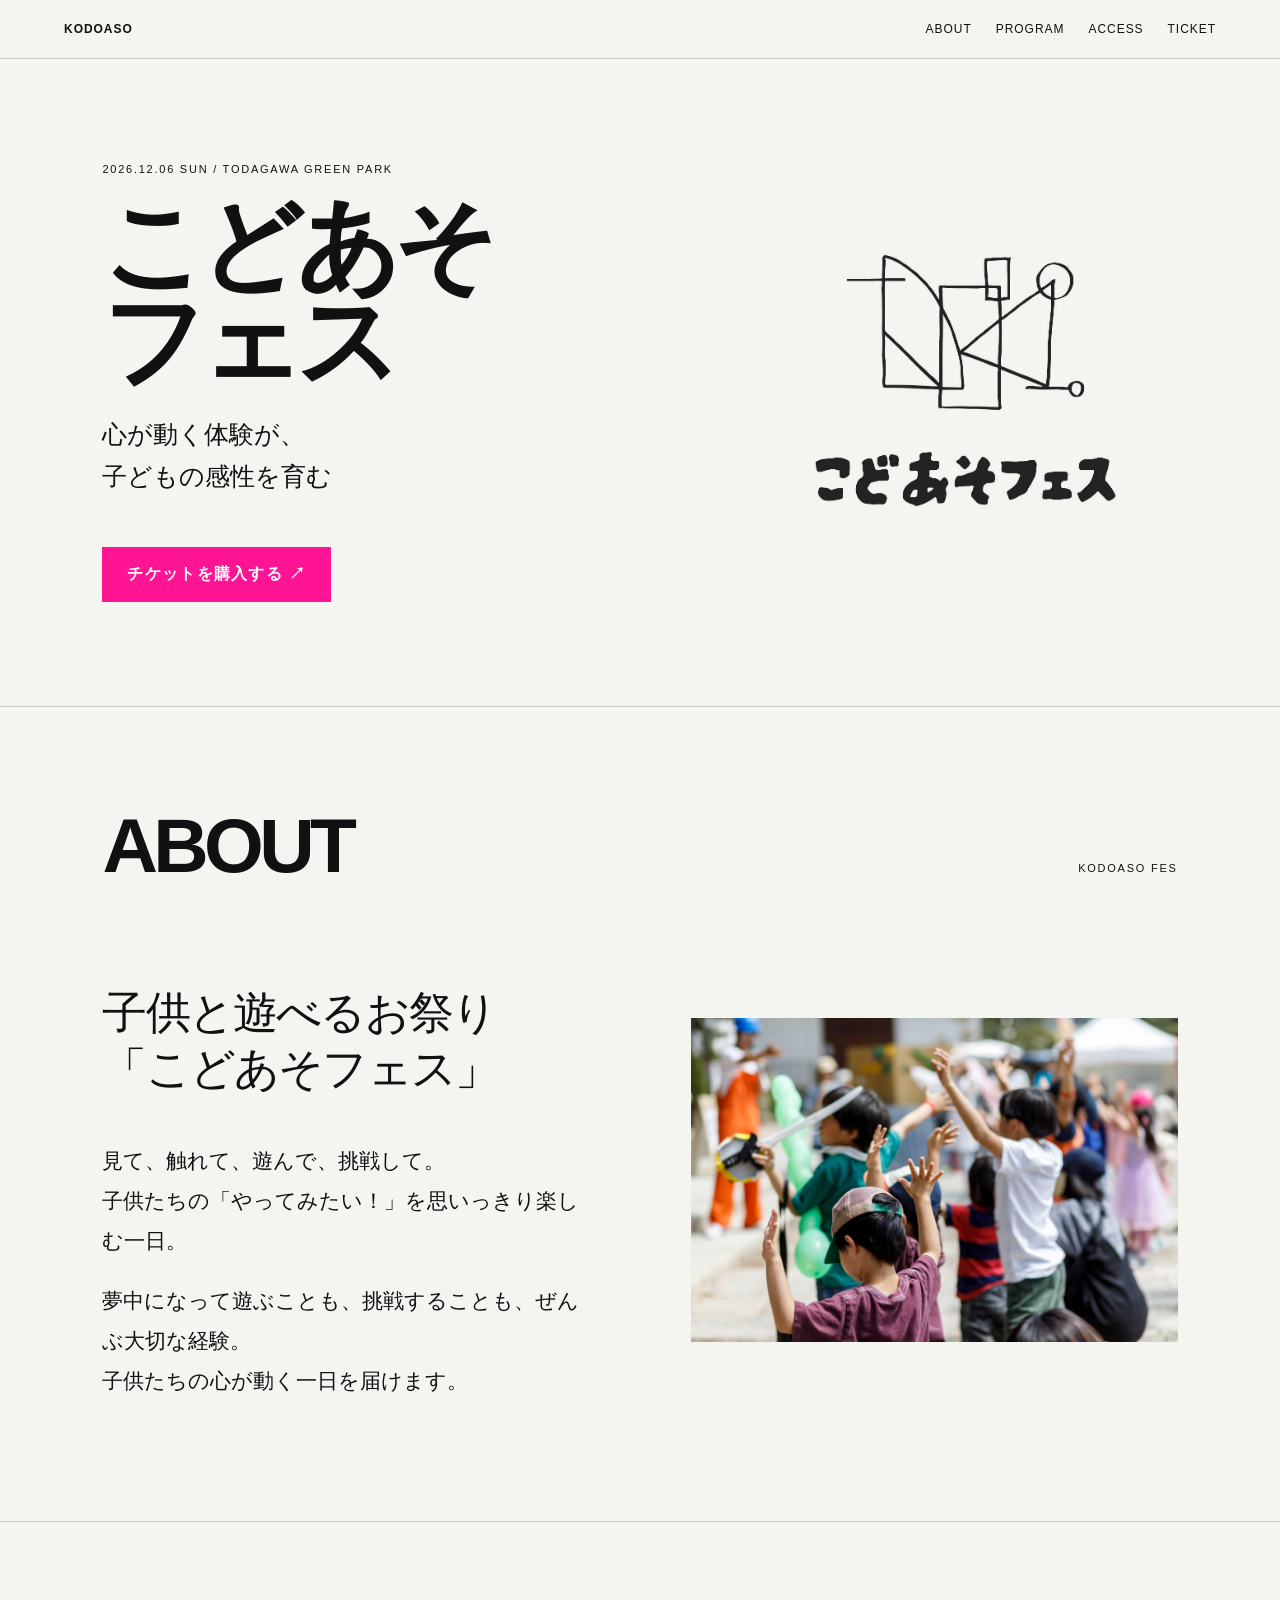
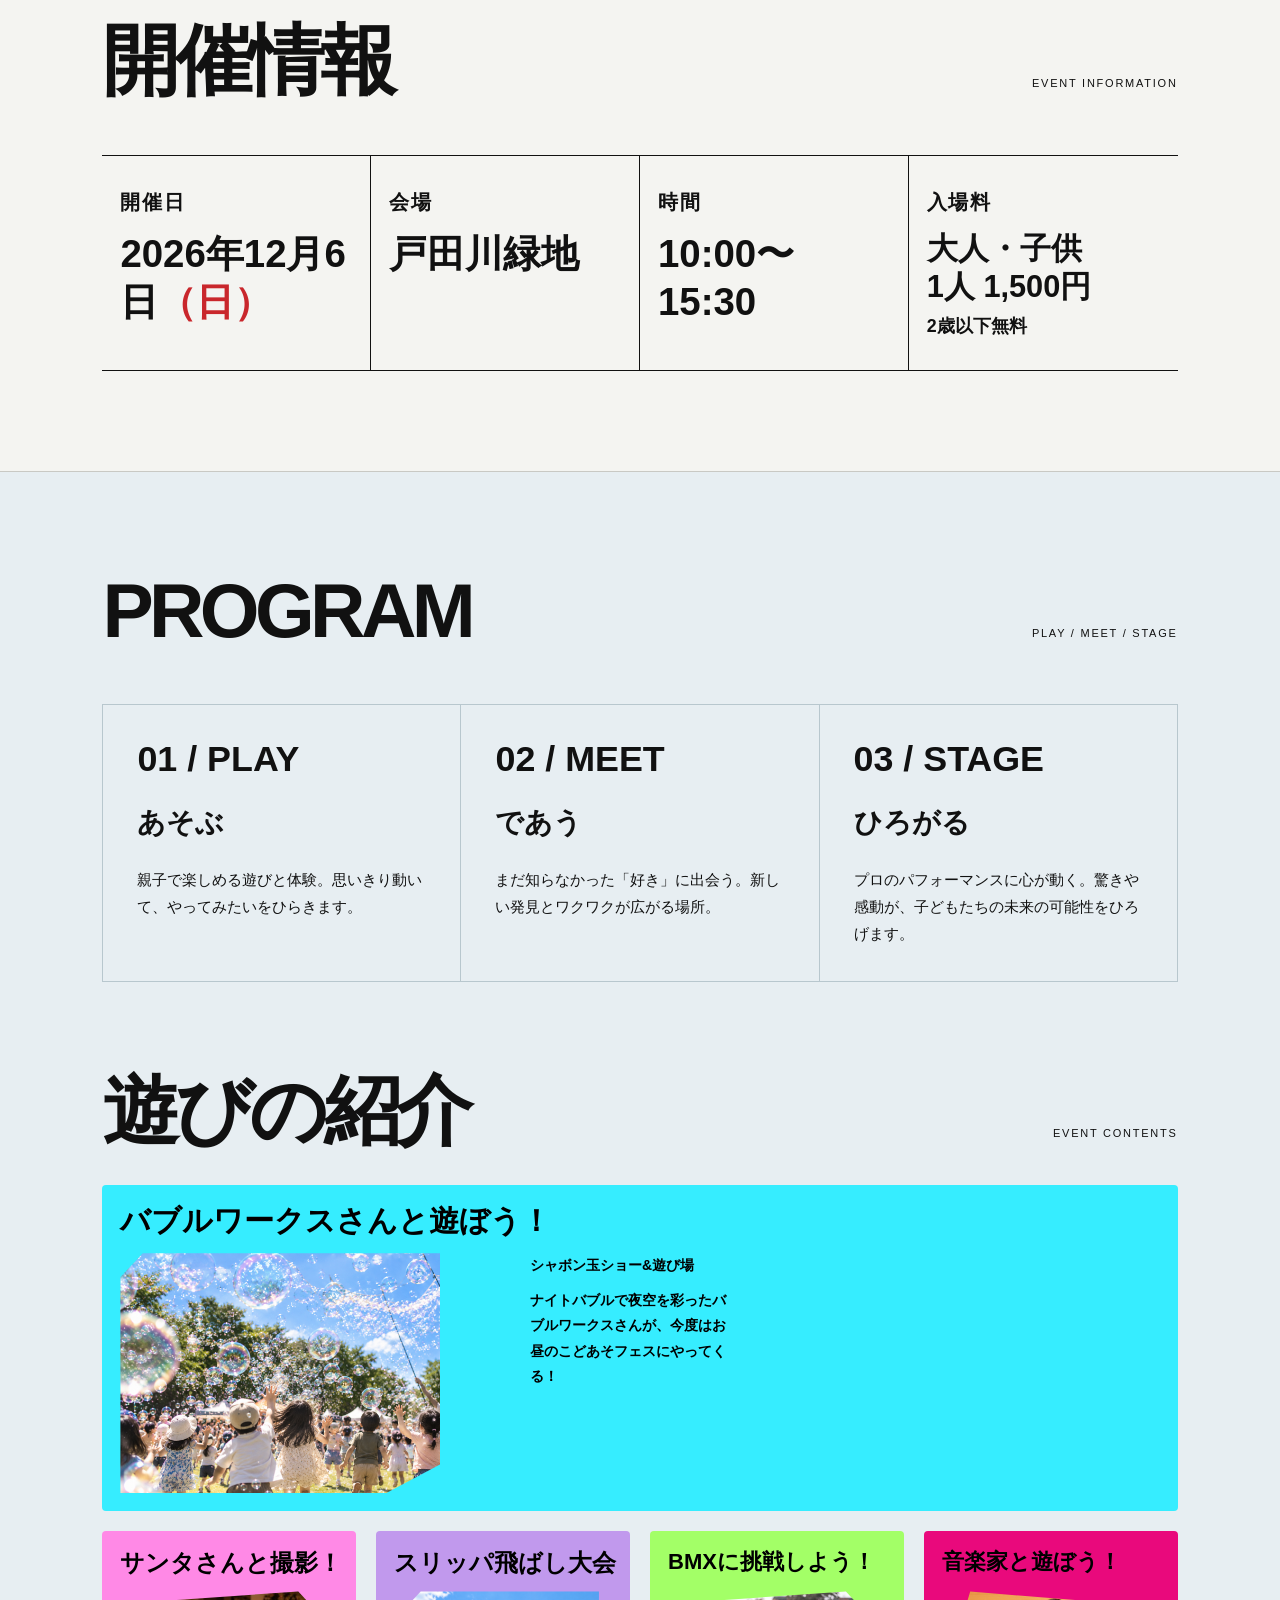
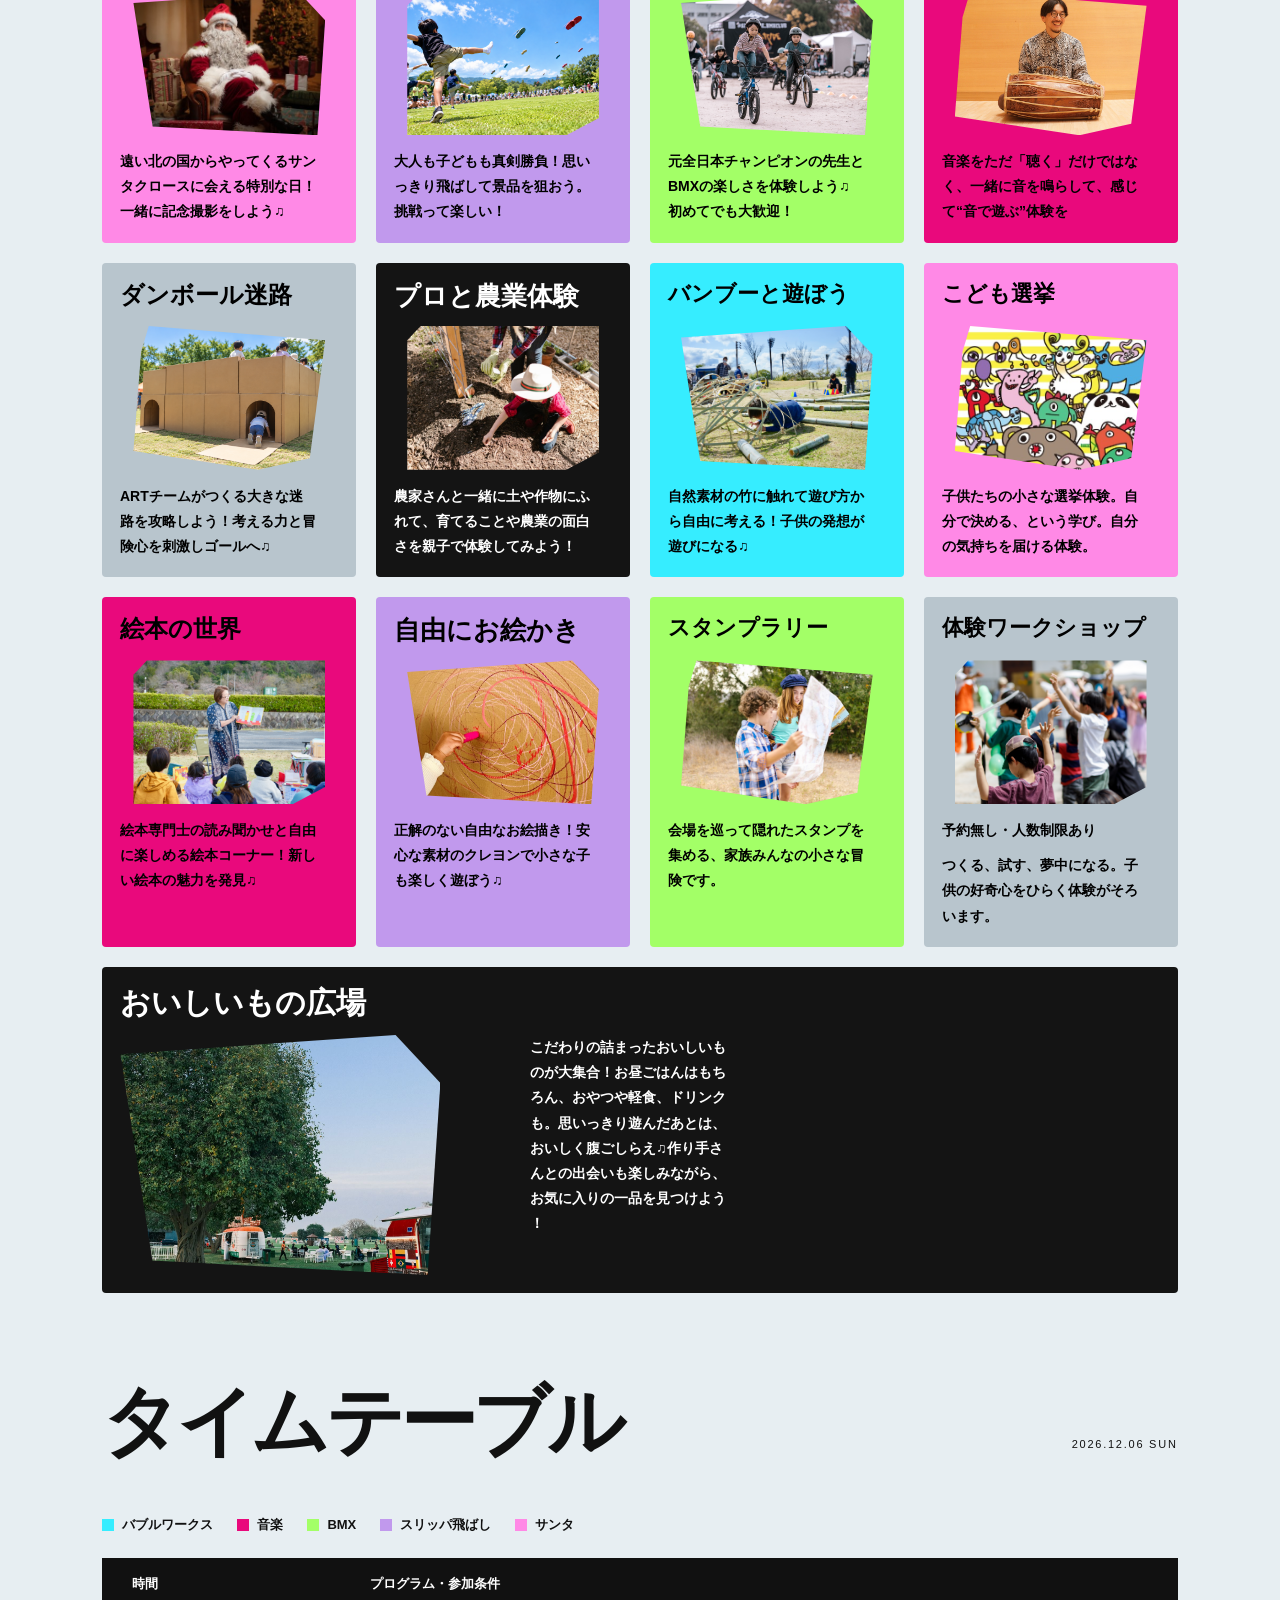
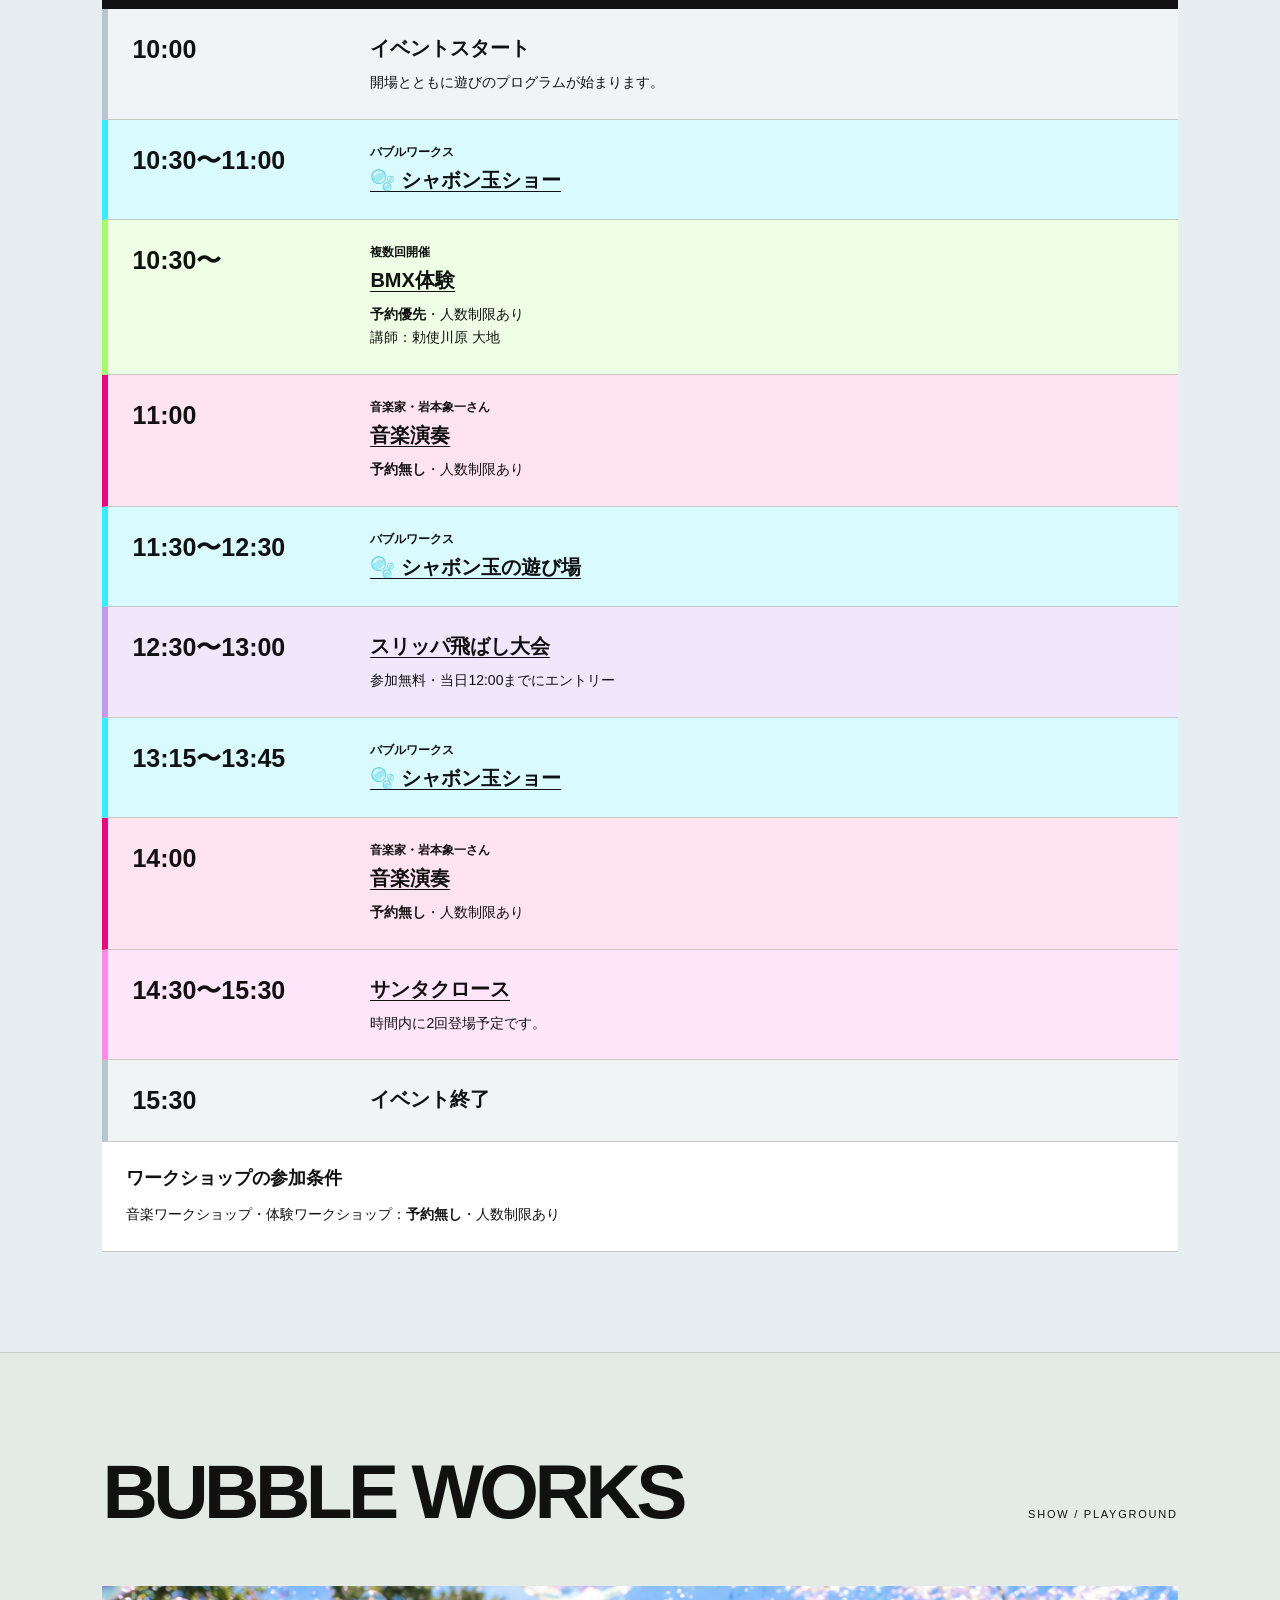
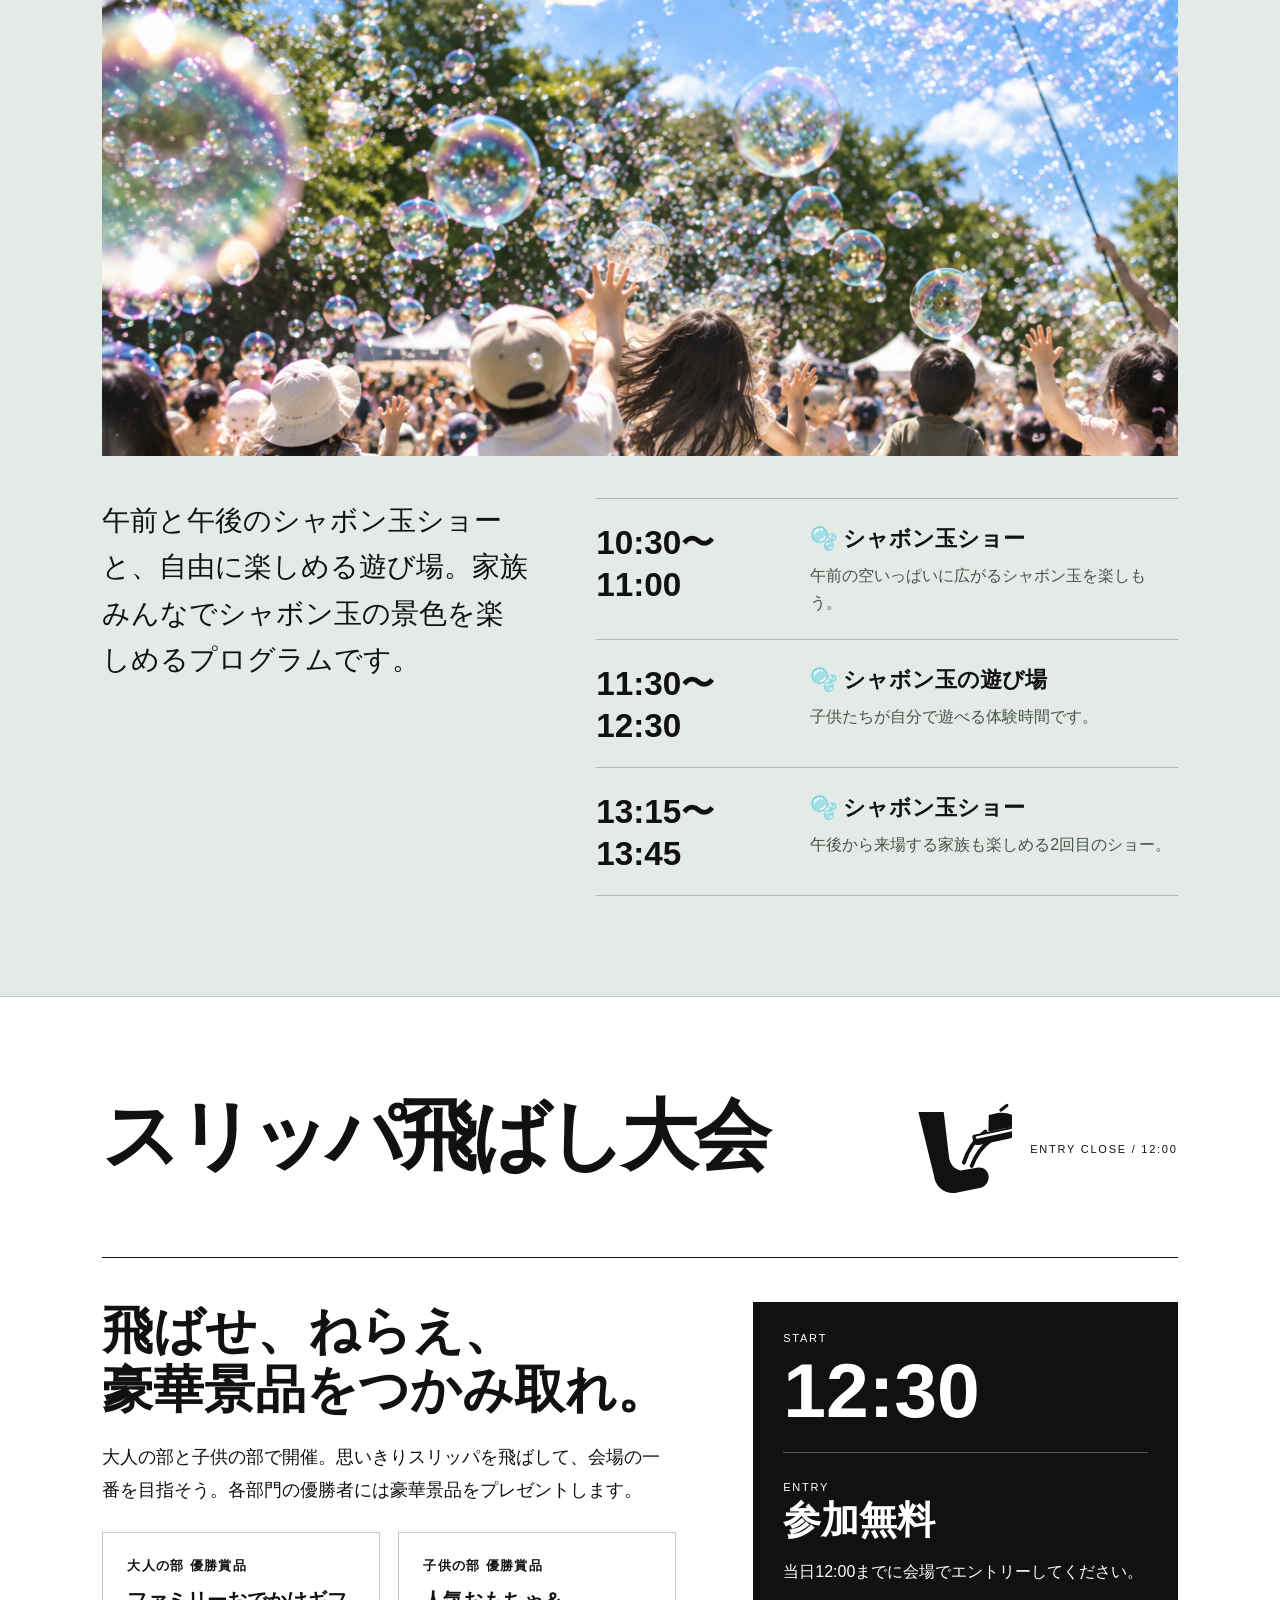
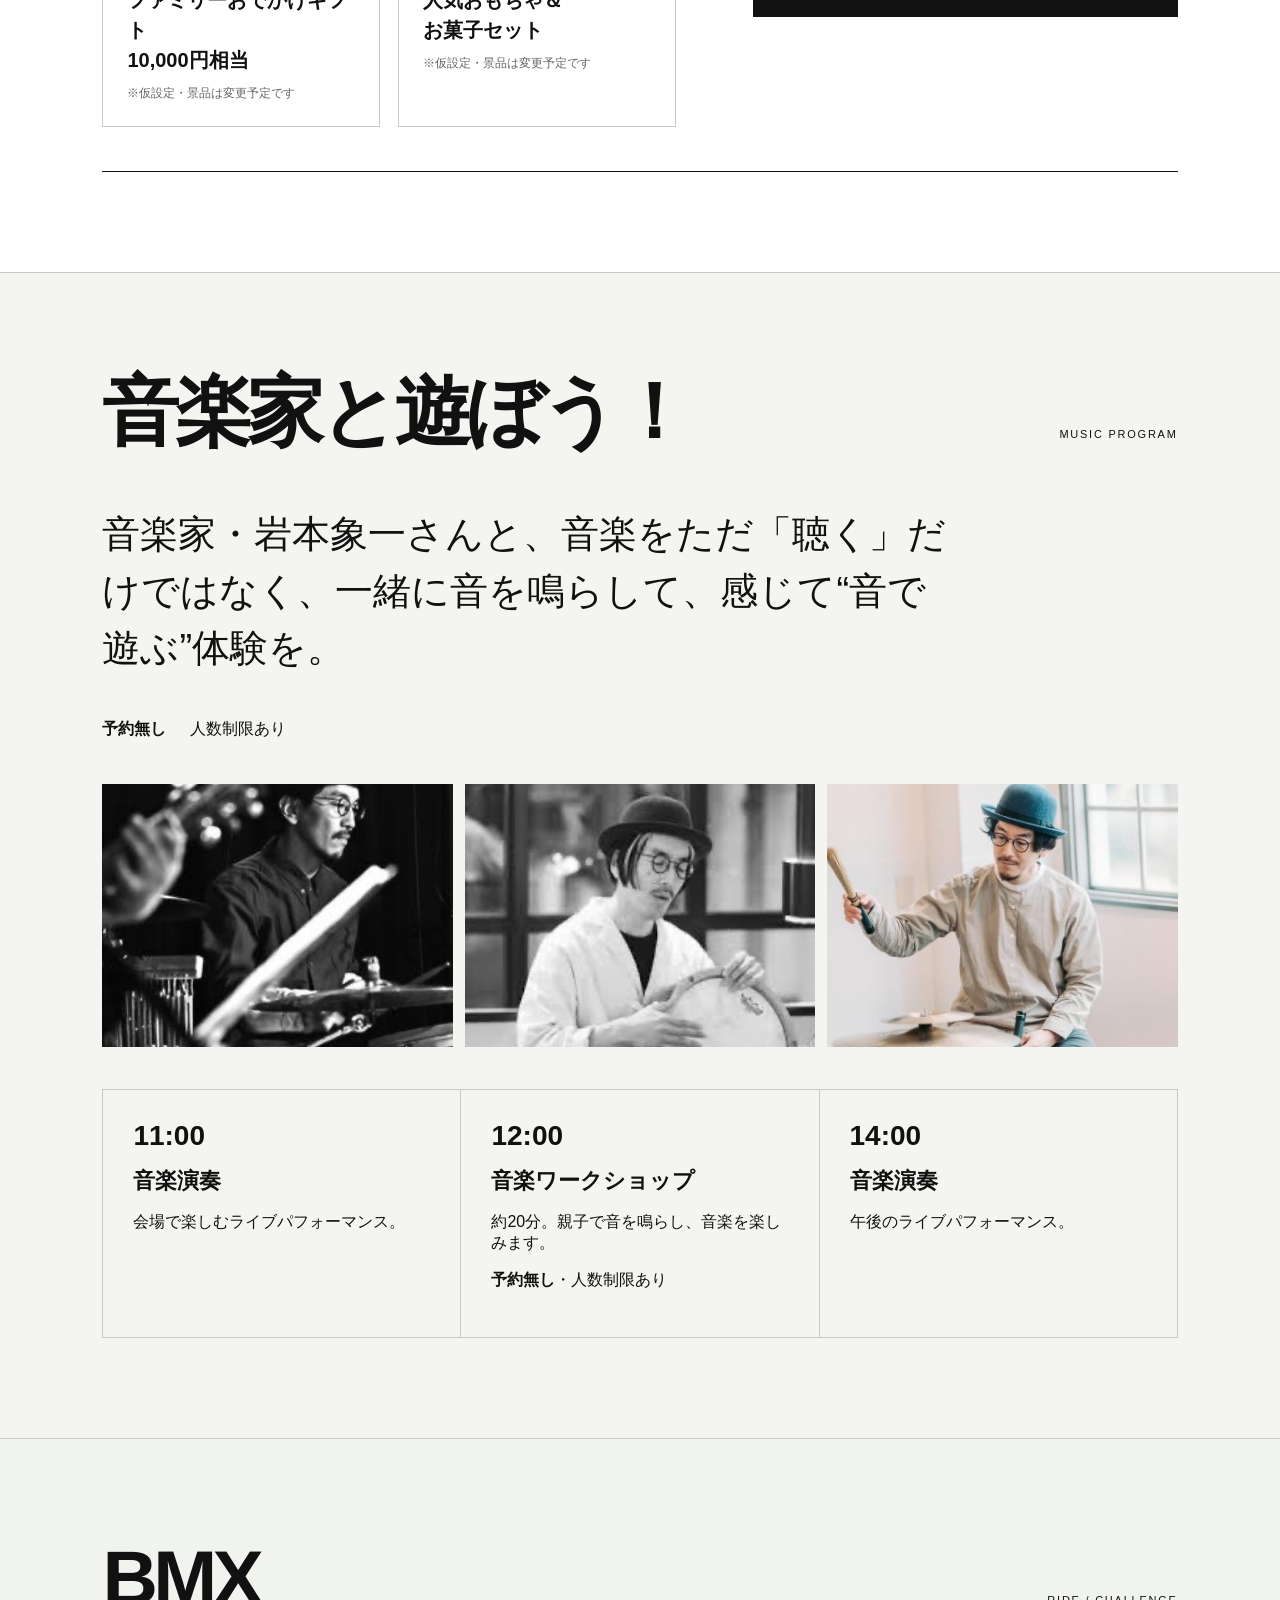
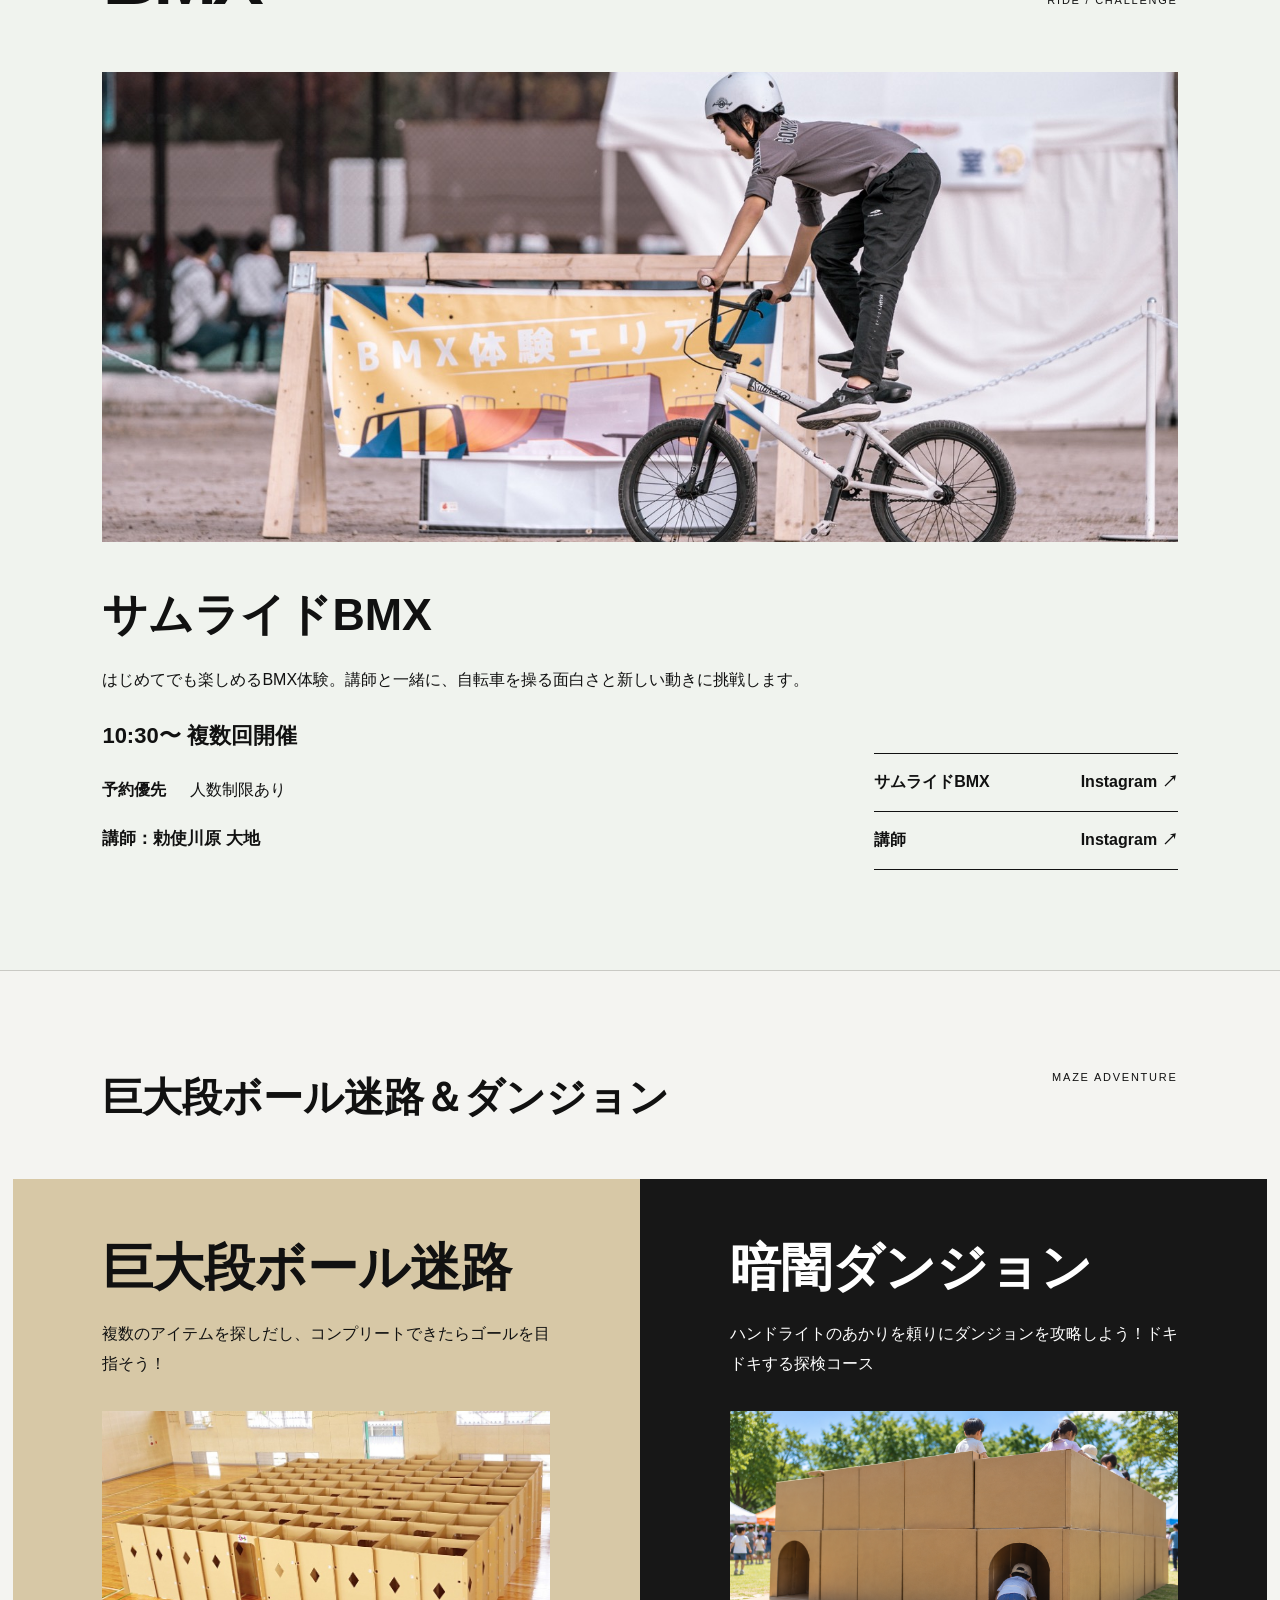
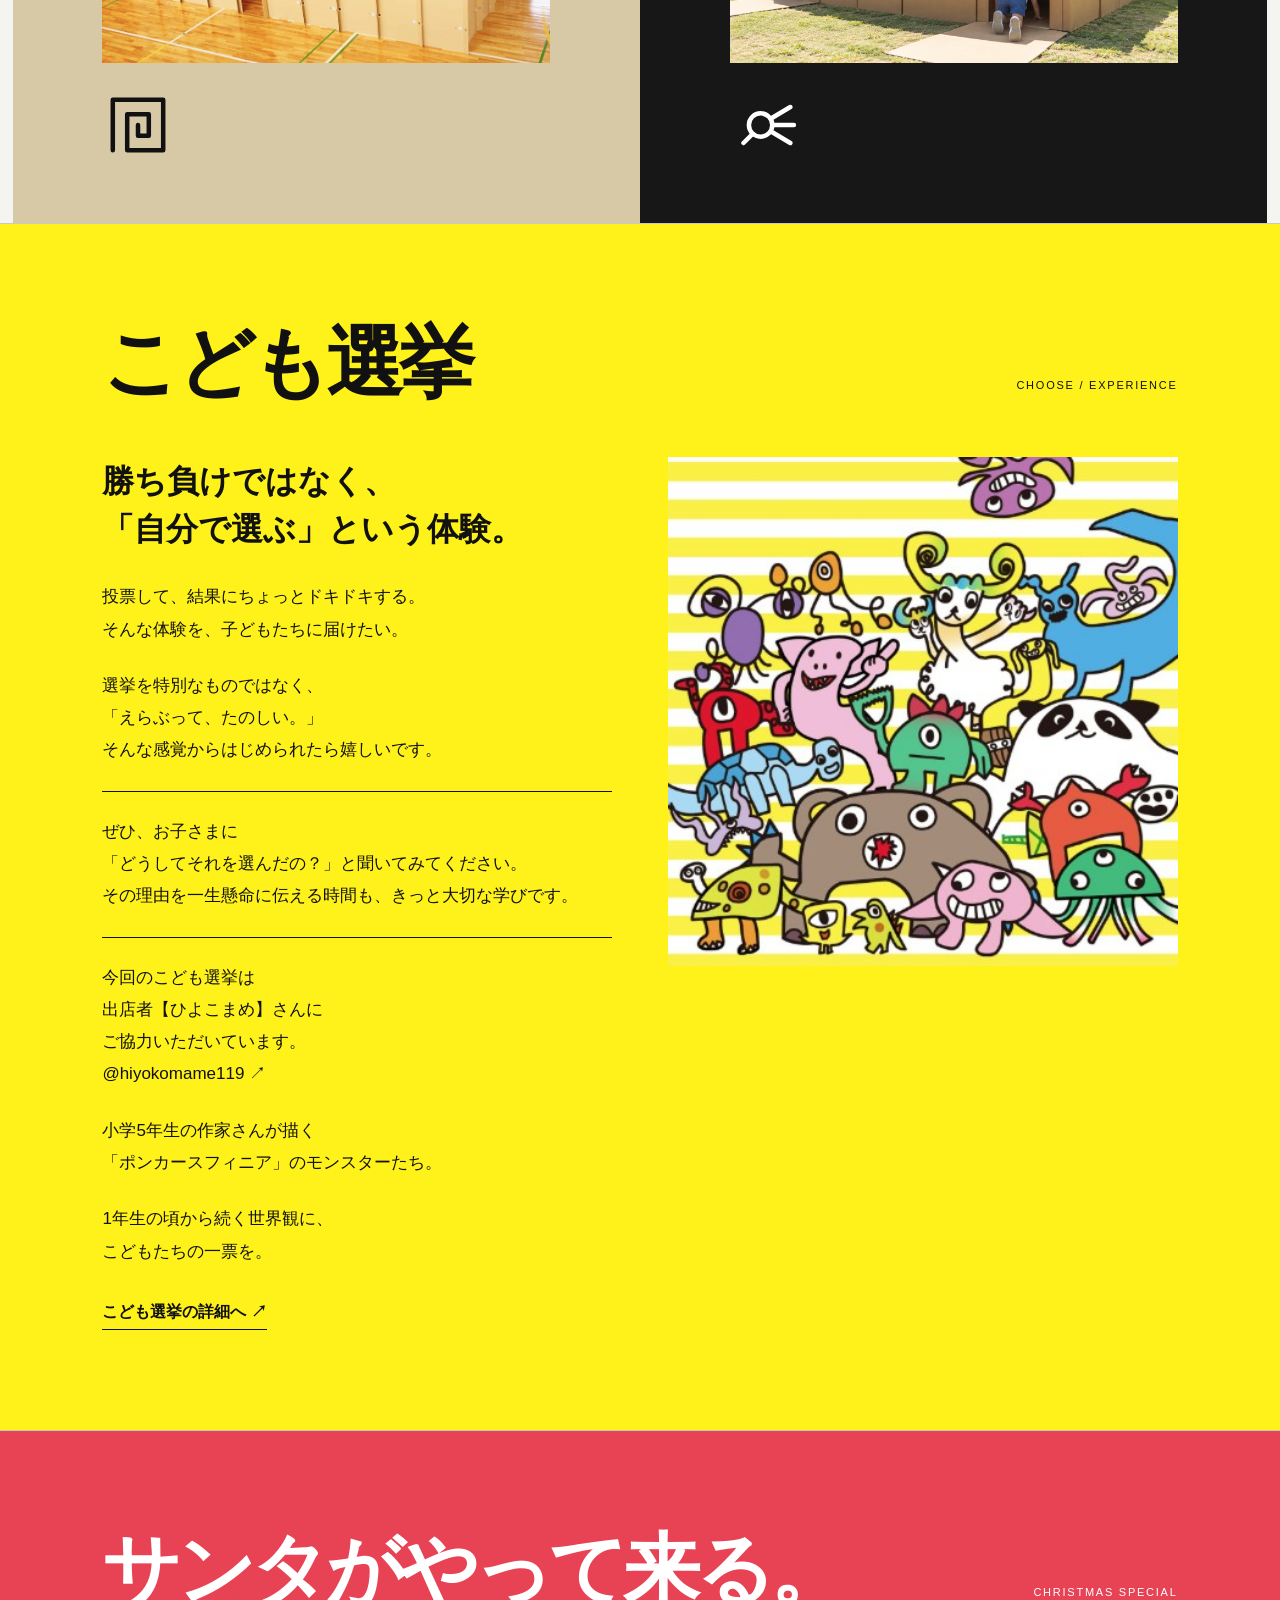
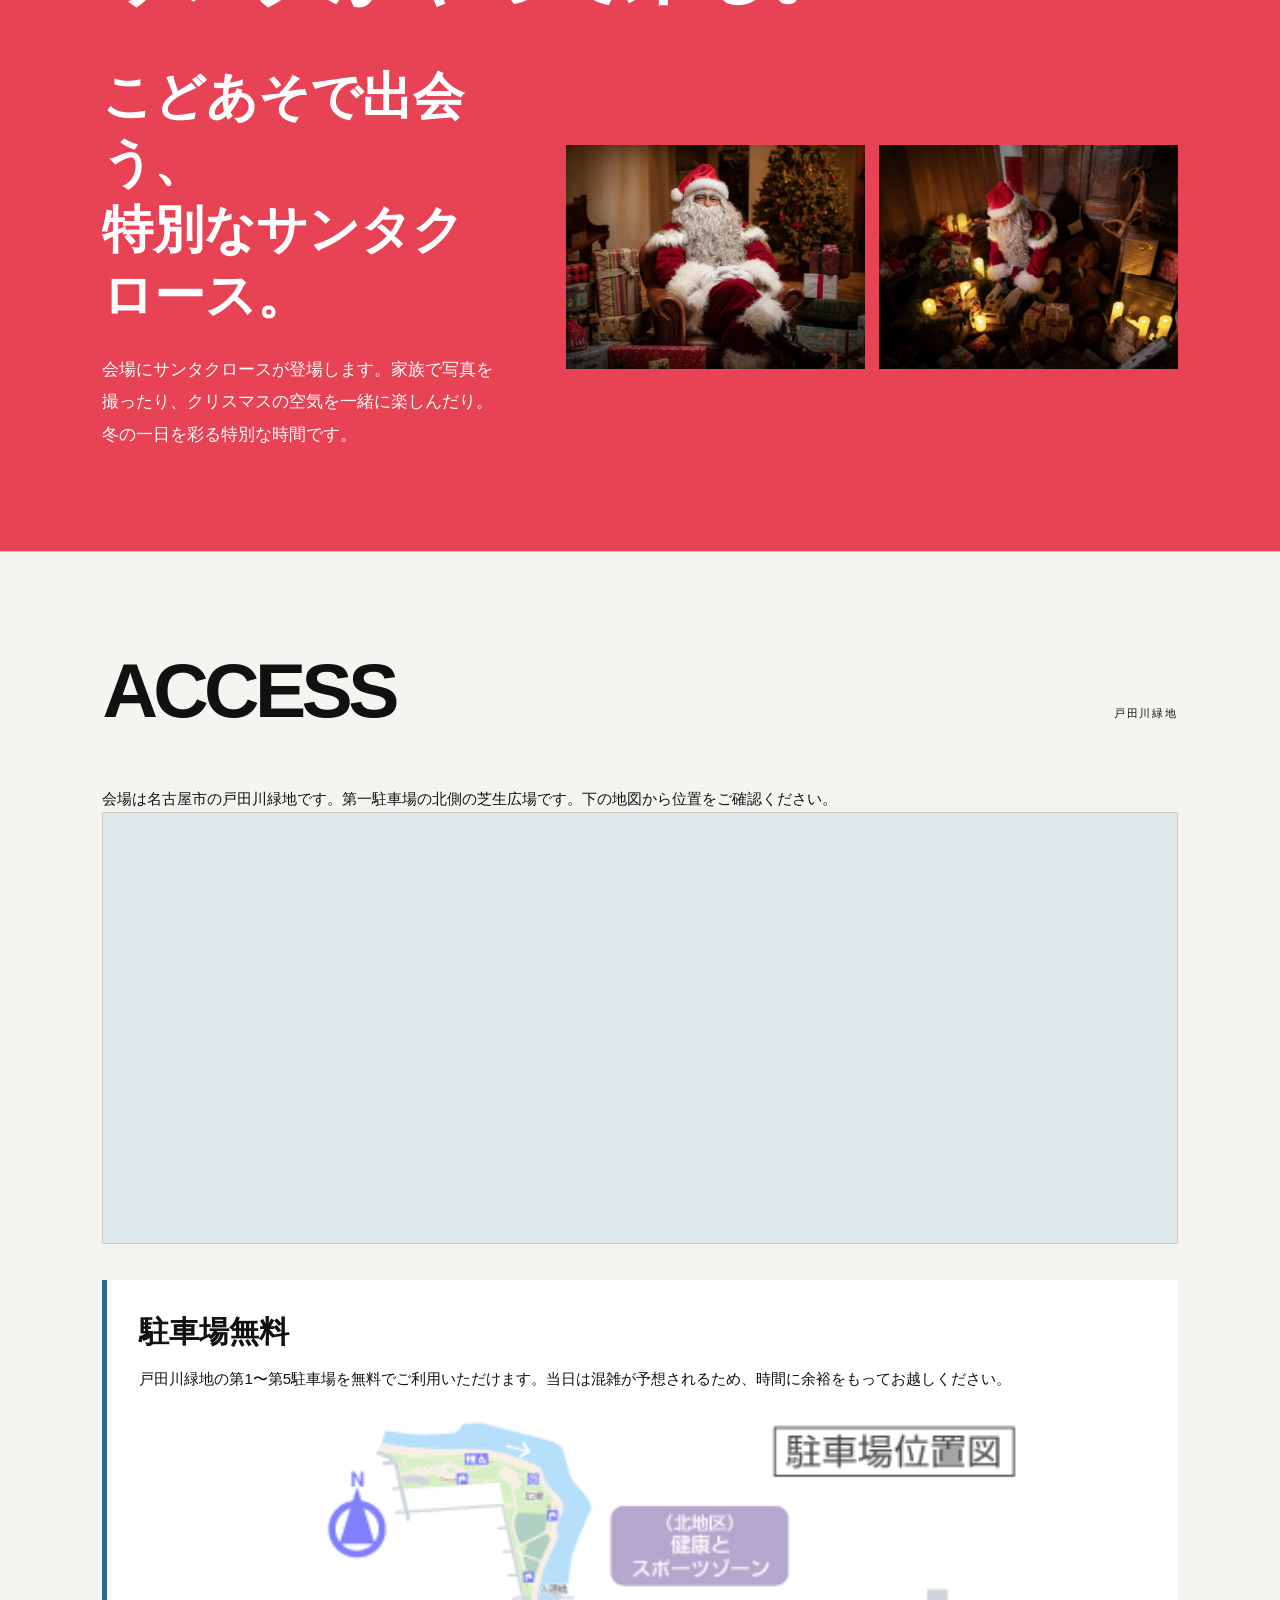
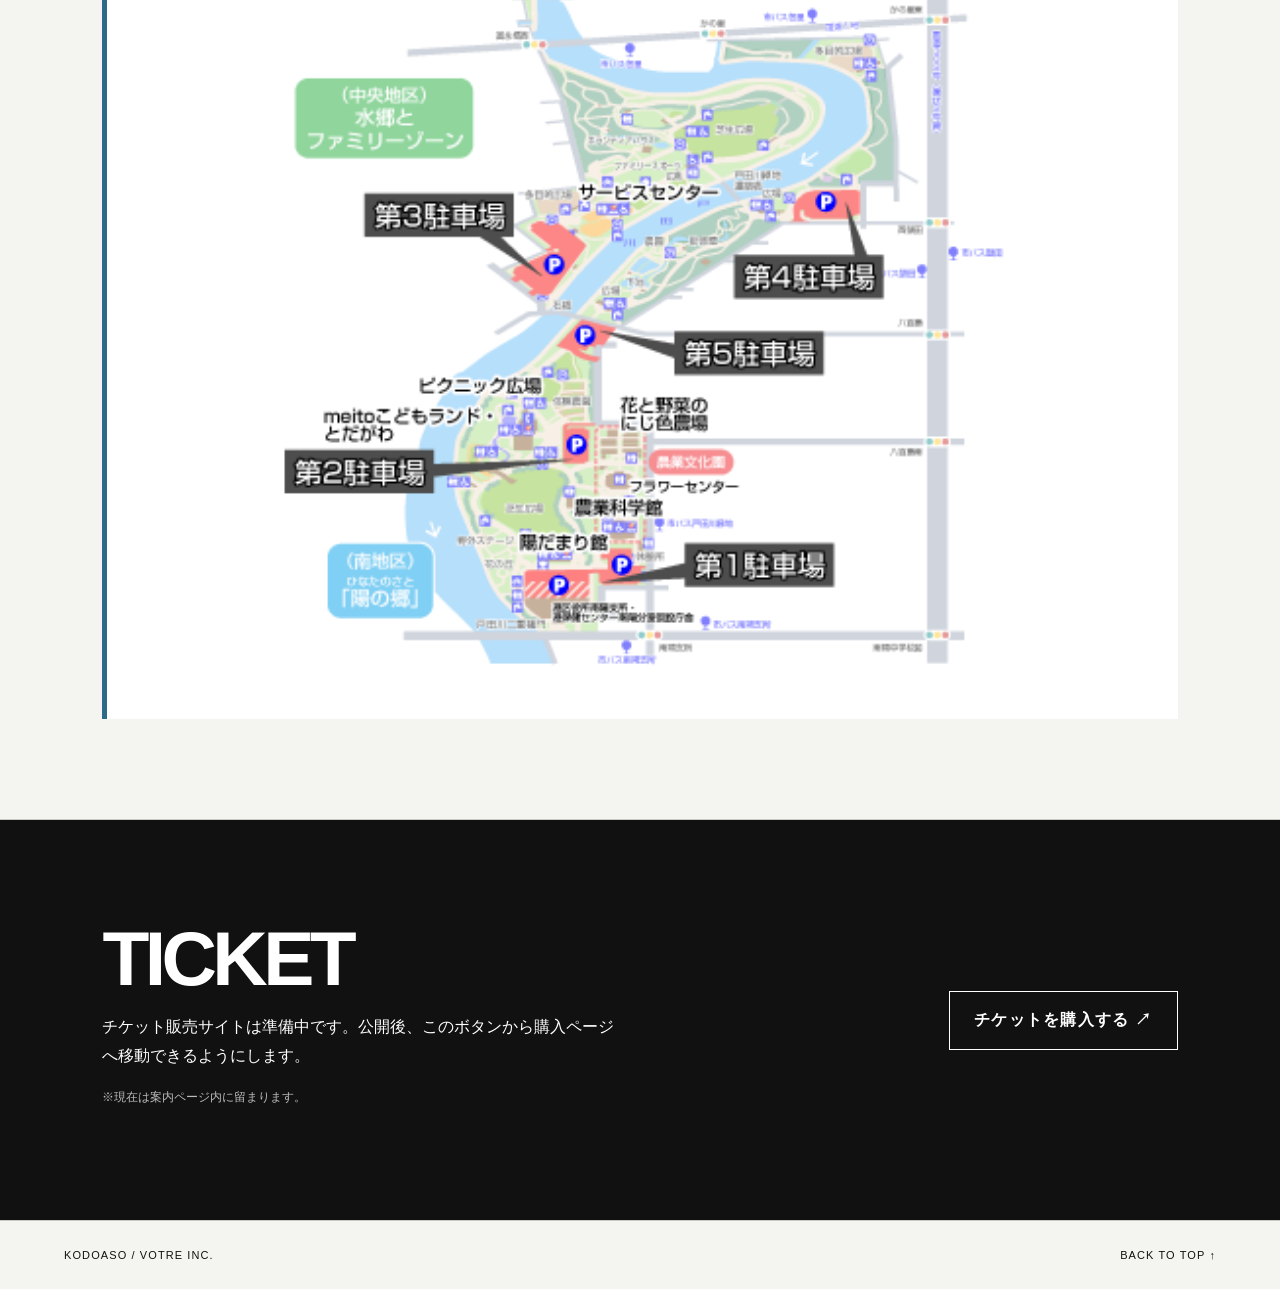
==== events/kodomoaso-fes-2026/index.html @ fe3da253 "Update Kodoaso Fes program and activity descriptions" ====
<!doctype html>
<html lang="ja">
<head>
<meta charset="utf-8">
<meta name="viewport" content="width=device-width, initial-scale=1">
<title>こどあそFES in 戸田川緑地 | KODOASO</title>
<style>
:root{--ink:#111;--paper:#f4f4f1;--line:#c9c9c4;--blue:#e7eef2;--blue-deep:#2d6a8a}
*{box-sizing:border-box}
html{scroll-behavior:smooth}
body{margin:0;background:var(--paper);color:var(--ink);font-family:Arial,"Noto Sans JP",sans-serif}
a{color:inherit;text-decoration:none}
.site-header{display:flex;justify-content:space-between;padding:22px 5vw;border-bottom:1px solid var(--line);font-size:12px;letter-spacing:.08em}
.brand{font-weight:800}
.nav{display:flex;gap:24px}
.hero{min-height:72vh;display:grid;grid-template-columns:1.1fr .9fr;gap:7vw;align-items:center;padding:8vw;border-bottom:1px solid var(--line)}
.eyebrow,.label{font-size:11px;letter-spacing:.16em}
.hero h1{font-size:clamp(44px,8vw,116px);line-height:.92;letter-spacing:-.07em;margin:24px 0}
.hero h1 span{display:block}
.hero-copy{font-size:clamp(17px,2vw,25px);line-height:1.7;max-width:620px}
.hero-art img{width:min(100%,430px);display:block;margin:auto;mix-blend-mode:multiply}
.hero-ticket{display:inline-flex;margin-top:24px;padding:16px 24px;border:1px solid #ff1493;background:#ff1493;color:#fff;font-weight:700;letter-spacing:.08em}
.hero-ticket:hover{background:#111;border-color:#111;color:#fff}
.section{padding:100px 8vw;border-bottom:1px solid var(--line)}
.section-head{display:flex;justify-content:space-between;align-items:baseline;gap:24px;margin-bottom:56px}
.section h2,.japanese-heading{font-size:clamp(38px,6vw,88px);letter-spacing:-.06em;line-height:1;margin:0}
.intro{font-size:clamp(24px,3.5vw,48px);line-height:1.25;letter-spacing:-.04em;max-width:780px}
.about-layout{display:grid;grid-template-columns:1fr 1fr;gap:8vw;align-items:center}
.about-copy{max-width:720px;margin-top:30px}
.about-copy p{font-size:clamp(16px,1.7vw,21px);line-height:1.9;margin:0 0 20px}
.about-image{width:100%;aspect-ratio:3/2;object-fit:cover;display:block}
.facts{display:grid;grid-template-columns:repeat(4,minmax(0,1fr));border-top:1px solid var(--ink);border-bottom:1px solid var(--ink)}
.fact{padding:32px 18px;border-right:1px solid var(--ink)}
.fact:last-child{border-right:0}
.fact small{display:block;font-size:clamp(17px,1.6vw,24px);font-weight:700;letter-spacing:.08em;margin-bottom:14px}
.fact strong{font-size:clamp(25px,3vw,46px);line-height:1.25}
.fact.admission strong{font-size:clamp(21px,2.4vw,36px)}
.admission-note{display:block;font-size:.58em;margin-top:9px}
.event-day{color:#c9272c}
.mobile-break{display:none}
.program-section{background:var(--blue)}
.grid{display:grid;grid-template-columns:repeat(3,1fr);gap:1px;background:#b8c7ce;border:1px solid #b8c7ce}
.tile{background:var(--blue);padding:34px;min-height:230px}
.tile .label{display:block;font-size:clamp(22px,2.8vw,40px);font-weight:800;letter-spacing:0}
.tile b{display:block;font-size:28px;margin:24px 0}
.tile p,.access p{line-height:1.8;margin:0;font-size:15px}
.program-intro{margin-top:90px}
.program-intro .section-head{margin-bottom:36px}
.program-list{display:grid;grid-template-columns:repeat(4,minmax(0,1fr));gap:20px}
.program-item{--card-ink:#000;display:grid;grid-row:span 3;grid-template-rows:subgrid;gap:14px;min-width:0;padding:18px;border:0;border-radius:4px;color:var(--card-ink);text-decoration:none;line-height:1.5;overflow:hidden}
.program-item:focus-visible{outline:3px solid var(--ink);outline-offset:4px}
.svg-sprite{position:absolute;width:0;height:0;overflow:hidden}
.program-item:nth-child(7n+1){background:#36edff}
.program-item:nth-child(7n+2){background:#ff89e6}
.program-item:nth-child(7n+3){background:#e9097c}
.program-item:nth-child(7n+4){background:#c199ed}
.program-item:nth-child(7n+5){background:#a3ff67}
.program-item:nth-child(7n+6){background:#b8c5cd}
.program-item:nth-child(7n+7){--card-ink:#fff;background:#141414}
.program-item[href="#music"]{background:#e9097c}
.program-item[href="#slipper-contest"]{background:#c199ed}
.program-item[href="#bmx"]{background:#a3ff67}
.program-image-wrap{order:2;width:88%;aspect-ratio:4/3;align-self:start;overflow:hidden;background:transparent;margin:0 auto;clip-path:polygon(7% 0,100% 0,100% 88%,83% 100%,0 100%,0 10%)}
.program-item:nth-child(3n+2) .program-image-wrap{clip-path:polygon(0 8%,86% 0,100% 20%,96% 100%,10% 94%)}
.program-item:nth-child(3n) .program-image-wrap{clip-path:polygon(8% 0,100% 10%,92% 92%,65% 100%,0 87%,4% 18%)}
.program-item[href="#music"] .program-image-wrap{clip-path:polygon(8% 0,100% 10%,92% 92%,65% 100%,0 87%,4% 18%)}
.program-item[href="#slipper-contest"] .program-image-wrap{clip-path:polygon(7% 0,100% 0,100% 88%,83% 100%,0 100%,0 10%)}
.program-item[href="#bmx"] .program-image-wrap{clip-path:polygon(0 8%,86% 0,100% 20%,96% 100%,10% 94%)}
.program-image{display:block;width:100%;height:100%;object-fit:cover;transition:transform .35s ease}
.program-item:hover .program-image{transform:scale(1.025)}
.program-heading{order:1;align-self:start;min-width:0;container-type:inline-size;margin:0}
.program-heading strong{--title-size:26px;display:block;font-size:min(var(--title-size),calc(100cqw / var(--title-width,14)));font-weight:900;line-height:1.2;letter-spacing:0;white-space:nowrap}
.program-item:nth-child(4n+1) .program-heading strong{--title-size:22px}
.program-item:nth-child(4n+2) .program-heading strong{--title-size:24px}
.program-item:nth-child(4n+3) .program-heading strong{--title-size:26px}
.program-item:nth-child(4n+4) .program-heading strong{--title-size:22px}
.program-item small{order:3;display:block;min-width:0;container-type:inline-size;font-size:14px;font-weight:600;line-height:1.8;color:inherit}
.program-line{display:block;width:max-content;max-width:100%;font-size:min(1em,calc(100cqw / 14));line-height:1.8;letter-spacing:0;white-space:nowrap}
.program-subtitle{display:block;font-size:min(14px,calc(100cqw / 14));font-weight:800;white-space:nowrap;margin-bottom:10px}
.program-item.program-featured{grid-column:1/-1;grid-row:span 1;grid-template-columns:minmax(0,.38fr) minmax(0,.62fr);grid-template-rows:auto auto;column-gap:24px;align-items:start}
.program-featured .program-heading{grid-column:1/-1;grid-row:1}
.program-item.program-featured .program-heading strong{--title-size:30px}
.program-featured .program-image-wrap{grid-column:1;grid-row:2;width:100%;max-width:320px;margin:0}
.program-featured small{grid-column:2;grid-row:2;align-self:start}
.schedule-legend{display:flex;flex-wrap:wrap;gap:12px 24px;list-style:none;padding:0;margin:0 0 24px;font-size:13px;font-weight:700}
.schedule-legend li{display:flex;align-items:center;gap:8px}
.schedule-legend li::before{content:"";width:12px;height:12px;background:var(--schedule-color);flex:none}
.schedule-gate{--schedule-color:#b8c5cd;--schedule-background:#f1f4f5}
.schedule-bubble{--schedule-color:#36edff;--schedule-background:#d9fbff}
.schedule-music{--schedule-color:#e9097c;--schedule-background:#ffe3f1}
.schedule-bmx{--schedule-color:#a3ff67;--schedule-background:#efffe6}
.schedule-slipper{--schedule-color:#c199ed;--schedule-background:#f1e7fc}
.schedule-santa{--schedule-color:#ff89e6;--schedule-background:#ffe5f9}
.schedule{border-top:1px solid var(--ink)}
.schedule-head,.schedule-row{display:grid;grid-template-columns:210px minmax(0,1fr);gap:28px;align-items:start}
.schedule-head{padding:16px 24px 16px 30px;background:var(--ink);color:#fff;font-size:13px;font-weight:700}
.schedule-row{padding:24px;border-left:6px solid var(--schedule-color);border-bottom:1px solid #c9c9c4;background:var(--schedule-background)}
.schedule-row time{font-size:25px;font-weight:800;line-height:1.3;letter-spacing:0}
.schedule-row strong{display:block;font-size:20px;line-height:1.5}
.schedule-row p{margin:8px 0 0;line-height:1.7;font-size:14px}
.schedule-type{display:block;font-size:12px;font-weight:700;margin-bottom:4px}
.schedule-name{border-bottom:1px solid currentColor}
.schedule-notes{padding:24px;background:#fff;border-bottom:1px solid var(--line)}
.schedule-notes h3{font-size:18px;margin:0 0 12px}
.schedule-notes p{font-size:14px;line-height:1.8;margin:0}
.participation-note{display:flex;flex-wrap:wrap;gap:12px 24px;margin:24px 0;font-size:16px;line-height:1.7}
.participation-note strong{font-weight:800}
.bmx-session{font-size:22px;font-weight:800;margin:24px 0 8px;line-height:1.5}
.bmx-instructor{font-size:17px;font-weight:700;margin:0 0 20px}
.feature-lead{font-size:clamp(18px,2.2vw,28px);line-height:1.65;max-width:900px;margin:0}
.bubble-section{background:#e4ebe6;color:var(--ink)}
.bubble-section h2{color:var(--ink)}
.bubble-layout{display:grid;grid-template-columns:.85fr 1.15fr;gap:5vw;align-items:start}
.bubble-photo{display:block;width:100%;aspect-ratio:16/7;object-fit:cover;margin-bottom:42px}
.bubble-schedule{border-top:1px solid #aab8ad}
.bubble-slot{display:grid;grid-template-columns:190px 1fr;gap:24px;padding:22px 0;border-bottom:1px solid #aab8ad}
.bubble-slot time{font-size:clamp(22px,2.6vw,34px);font-weight:800}
.bubble-slot h3{font-size:22px;margin:3px 0 8px}
.bubble-slot p{color:#46534a;line-height:1.7;margin:0}
.contest-section{background:#fff}
.contest-section .section-head{align-items:flex-start}
.contest-mark{display:flex;align-items:center;gap:18px}
.contest-pictogram{display:block;width:104px;height:104px;object-fit:contain;flex:none}
.contest-callout{display:grid;grid-template-columns:1.15fr .85fr;gap:6vw;align-items:start;border-top:1px solid var(--ink);border-bottom:1px solid var(--ink);padding:44px 0}
.contest-copy h3{font-size:clamp(30px,4vw,58px);line-height:1.15;margin:0 0 22px}
.contest-copy p{font-size:18px;line-height:1.8;margin:0}
.entry-box{background:#111;color:#fff;padding:30px}
.entry-box strong{display:block;font-size:clamp(26px,3vw,42px);margin-bottom:12px}
.entry-box p{margin:0;line-height:1.8}
.contest-start{padding-bottom:24px;margin-bottom:24px;border-bottom:1px solid #555}
.contest-start small{display:block;font-size:11px;letter-spacing:.16em;margin-bottom:8px}
.contest-start strong{font-size:clamp(50px,6vw,78px);line-height:1;margin:0}
.prize-grid{display:grid;grid-template-columns:1fr 1fr;gap:18px;margin-top:26px}
.prize-item{border:1px solid var(--line);padding:24px}
.prize-item small{display:block;font-weight:700;letter-spacing:.1em;margin-bottom:10px}
.prize-item b{font-size:20px;line-height:1.5}
.provisional{display:block;margin-top:10px;color:#666;font-size:12px}
.music-lead{font-size:clamp(22px,3vw,38px);line-height:1.5;max-width:860px}
.music-gallery{display:grid;grid-template-columns:repeat(3,1fr);gap:12px;margin:42px 0}
.music-gallery img{display:block;width:100%;aspect-ratio:4 / 3;object-fit:cover}
.music-grid{display:grid;grid-template-columns:repeat(3,1fr);gap:1px;background:var(--line);border:1px solid var(--line)}
.music-item{background:var(--paper);padding:30px}
.music-item time{display:block;font-size:28px;font-weight:800;margin-bottom:14px}
.music-item h3{font-size:22px;margin:0 0 10px}
.bmx-section{background:#f0f3ee}
.bmx-layout{display:grid;grid-template-columns:minmax(0,1.4fr) minmax(260px,.6fr);gap:64px;align-items:end}
.bmx-lead{font-size:clamp(25px,3.5vw,48px);font-weight:800;line-height:1.35;margin:0 0 20px}
.bmx-copy{max-width:720px;line-height:1.9;margin:0}
.bmx-links{border-top:1px solid var(--ink)}
.bmx-link{display:flex;justify-content:space-between;gap:20px;padding:18px 0;border-bottom:1px solid var(--ink);color:var(--ink);font-weight:700;text-decoration:none}
.bmx-link:hover{color:var(--blue-deep)}
.bmx-photo{display:block;width:100%;aspect-ratio:16 / 7;object-fit:cover;margin:0 0 42px}
.maze-section{padding-bottom:0}
.maze-options{display:grid;grid-template-columns:1fr 1fr;margin:0 -7vw}
.maze-option{min-height:360px;padding:58px 7vw}
.maze-option:first-child{background:#d7c8a6;color:var(--ink)}
.maze-option:last-child{background:#171717;color:#fff}
.maze-option .label{color:inherit}
.maze-section .section-head{align-items:flex-start}
.maze-section h2{font-size:40px;line-height:1.3;letter-spacing:0}
.maze-option h3{font-size:clamp(34px,4vw,62px);line-height:1.2;margin:0 0 20px}
.maze-option p{max-width:520px;margin:0;font-size:16px;line-height:1.9}
.maze-photo{display:block;width:100%;aspect-ratio:16 / 9;object-fit:cover;margin:32px 0 26px}
.maze-symbol{width:72px;height:72px}
.maze-symbol path,.maze-symbol rect,.maze-symbol circle{fill:none;stroke:currentColor;stroke-width:5;stroke-linecap:round;stroke-linejoin:round}
.santa-section{background:#e74355;color:#fff}
.santa-section .label{color:inherit}
.santa-layout{display:grid;grid-template-columns:minmax(0,.8fr) minmax(0,1.2fr);gap:56px;align-items:center}
.santa-lead{font-size:clamp(28px,4vw,58px);font-weight:800;line-height:1.3;margin:0 0 24px}
.santa-copy{font-size:17px;line-height:1.9;margin:0;max-width:600px}
.santa-gallery{display:grid;grid-template-columns:1fr 1fr;gap:14px}
.santa-gallery img{display:block;width:100%;aspect-ratio:4 / 3;object-fit:cover}
.election-section{background:#fff21a}
.election-layout{display:grid;grid-template-columns:minmax(0,1fr) minmax(0,1fr);gap:56px;align-items:start}
.election-copy p{font-size:17px;line-height:1.9;margin:0 0 24px}
.election-copy .election-lead{font-size:32px;font-weight:800;line-height:1.5;letter-spacing:0;margin:0 0 28px}
.election-image{display:block;width:100%;height:auto}
.election-question{border-top:1px solid var(--ink);padding-top:24px}
.election-credit{border-top:1px solid var(--ink);padding-top:24px}
.election-detail-link{display:inline-block;font-weight:800;border-bottom:1px solid var(--ink);padding-bottom:6px;margin-top:10px}
.election-detail-link:focus-visible{outline:3px solid var(--ink);outline-offset:5px}
.access-copy{max-width:760px;margin-bottom:38px}
.map-wrap{border:1px solid var(--line);background:#dfe9ec}
.map-wrap iframe{display:block;width:100%;height:430px;border:0}
.parking{margin-top:36px;padding:32px;background:#fff;border-left:5px solid var(--blue-deep)}
.parking h3{margin:0 0 12px;font-size:30px}
.parking p{margin:0;line-height:1.8}
.parking-map{display:block;width:100%;max-width:760px;height:auto;margin:26px auto 0}
.ticket{background:var(--ink);color:#fff;display:flex;justify-content:space-between;align-items:center;gap:30px}
.ticket h2{color:#fff}
.ticket p{max-width:520px;line-height:1.8}
.ticket-button{display:inline-flex;justify-content:center;min-width:220px;padding:18px 24px;border:1px solid #fff;font-weight:bold;letter-spacing:.08em}
.ticket-button:hover{background:#fff;color:var(--ink)}
.note{font-size:12px;color:#bbb!important}
.footer{display:flex;justify-content:space-between;padding:28px 5vw;font-size:11px;letter-spacing:.1em}
@media(min-width:701px) and (max-width:1000px){
.program-list{grid-template-columns:repeat(2,minmax(0,1fr))}
}
@media(max-width:700px){.nav{gap:12px;font-size:10px}
.hero{min-height:auto;grid-template-columns:1fr;padding:68px 7vw;gap:42px}
.hero h1{font-size:clamp(48px,15vw,82px)}
.hero-art{order:-1}
.hero-art img{width:210px}
.section{padding:68px 7vw}
.section-head{align-items:flex-start;margin-bottom:34px}
.contest-section .section-head{flex-direction:column;gap:14px}
.contest-mark{width:100%;justify-content:space-between}
.contest-pictogram{width:76px;height:76px}
.mobile-break{display:block}
.grid,.facts,.about-layout,.music-grid,.bubble-layout,.contest-callout,.prize-grid,.bmx-layout,.maze-options,.santa-layout{grid-template-columns:1fr}
.program-list{grid-template-columns:repeat(2,minmax(0,1fr));gap:12px}
.program-item{padding:12px;gap:10px}
.program-image-wrap{width:88%;margin:0 auto}
.program-heading{display:block;margin:0}
.program-heading strong{--title-size:19px;line-height:1.25}
.program-item:nth-child(4n+1) .program-heading strong{--title-size:16px}
.program-item:nth-child(4n+2) .program-heading strong{--title-size:17px}
.program-item:nth-child(4n+3) .program-heading strong{--title-size:18px}
.program-item:nth-child(4n+4) .program-heading strong{--title-size:16px}
.program-item small{font-size:12px;line-height:1.75}
.program-subtitle{font-size:min(12px,calc(100cqw / 14));margin-bottom:8px}
.program-item.program-featured{column-gap:14px}
.program-item.program-featured .program-heading strong{--title-size:20px}
.music-gallery{grid-template-columns:1fr 1fr;gap:8px;margin:28px 0}
.music-gallery img:last-child{grid-column:1 / -1;aspect-ratio:16 / 9}
.program-intro .section-head,#timetable.section-head{flex-direction:column;gap:12px}
.about-layout{gap:30px}
.about-image{order:2}
.tile{min-height:0}
.maze-option{min-height:300px;padding:42px 7vw}
.santa-gallery{gap:8px}
.election-layout{grid-template-columns:1fr;gap:28px}
.election-section .section-head{flex-direction:column;gap:12px}
.election-copy .election-lead{font-size:24px}
.election-copy p{font-size:16px}
.fact{border-right:0;border-bottom:1px solid var(--ink)}
.fact:last-child{border-bottom:0}
.schedule-head{display:none}
.schedule-row{grid-template-columns:1fr;gap:12px;padding:20px 16px}
.schedule-row time{font-size:23px}
.schedule-row strong{font-size:18px}
.schedule-legend{gap:12px 18px}
.schedule-notes{padding:20px 16px}
.participation-note{font-size:15px;gap:8px 18px}
.maze-section .section-head{flex-direction:column;gap:12px}
.maze-section h2{font-size:28px}
.bubble-slot{grid-template-columns:1fr;gap:8px}
.map-wrap iframe{height:320px}
.ticket{display:block}
.ticket-button{width:100%;margin-top:28px}
.footer{display:block;line-height:2}
}
</style>
</head>
<body>
<svg class="svg-sprite" aria-hidden="true">
<symbol id="slipper-contest-icon" viewBox="0 0 160 160">
<rect width="160" height="160" fill="#fff"/>
<path d="M16 23h39l8 69c1 11 8 19 18 21l25-4c9-2 17 4 18 12 1 9-5 17-14 19l-34 7c-18 4-34-8-36-26z" fill="#111"/>
<g fill="none" stroke="#111" stroke-linecap="round" stroke-width="6"><path d="M86 101c6-20 17-36 33-48"/><path d="M98 106c7-19 17-31 30-40"/></g>
<g transform="translate(94 13) rotate(-12 35 27)"><path d="M3 39h72c4 0 5 5 2 7l-9 7c-3 2-7 3-11 3H9c-5 0-8-3-8-8v-5c0-2 1-3 2-4z" fill="#111"/><path d="M27 39l6-25h14c15 1 27 9 35 25z" fill="#111"/><path d="M8 44h64" fill="none" stroke="#fff" stroke-linecap="round" stroke-width="4"/></g>
<g fill="none" stroke="#111" stroke-linecap="round" stroke-width="5"><path d="m143 20 9-7"/><path d="m147 31 10-1"/><path d="m144 41 9 6"/></g>
</symbol>
</svg>
<header class="site-header"><a class="brand" href="../../homepage-preview.html">KODOASO</a><nav class="nav"><a href="#about">ABOUT</a><a href="#program">PROGRAM</a><a href="#access">ACCESS</a><a href="#ticket">TICKET</a></nav></header>
<main>
<section class="hero"><div><div class="eyebrow">2026.12.06 SUN / TODAGAWA GREEN PARK</div><h1><span>こどあそ</span><span>フェス</span></h1><p class="hero-copy">心が動く体験が、<br>子どもの感性を育む</p><a class="hero-ticket" href="#ticket">チケットを購入する ↗</a></div><div class="hero-art"><img src="kodomoaso-fes-logo.jpg" alt="こどあそFES ロゴ"></div></section>
<section class="section" id="about"><div class="section-head"><h2>ABOUT</h2><span class="label">KODOASO FES</span></div><div class="about-layout"><div><p class="intro">子供と遊べるお祭り<br>「こどあそフェス」</p><div class="about-copy"><p>見て、触れて、遊んで、挑戦して。<br>子供たちの「やってみたい！」を思いっきり楽しむ一日。</p><p>夢中になって遊ぶことも、挑戦することも、ぜんぶ大切な経験。<br>子供たちの心が動く一日を届けます。</p></div></div><img class="about-image" src="program-assets/about-play.jpg" alt="手を上げて遊びの体験を楽しむ子供たち"></div></section>
<section class="section" id="information"><div class="section-head"><h2>開催情報</h2><span class="label">EVENT INFORMATION</span></div><div class="facts"><div class="fact"><small>開催日</small><strong>2026年12月6日<span class="event-day">（日）</span></strong></div><div class="fact"><small>会場</small><strong>戸田川緑地</strong></div><div class="fact"><small>時間</small><strong>10:00〜15:30</strong></div><div class="fact admission"><small>入場料</small><strong>大人・子供<br>1人 1,500円<span class="admission-note">2歳以下無料</span></strong></div></div></section>
<section class="section program-section" id="program">
<div class="section-head"><h2>PROGRAM</h2><span class="label">PLAY / MEET / STAGE</span></div>
<div class="grid"><article class="tile"><span class="label">01 / PLAY</span><b>あそぶ</b><p>親子で楽しめる遊びと体験。思いきり動いて、やってみたいをひらきます。</p></article><article class="tile"><span class="label">02 / MEET</span><b>であう</b><p>まだ知らなかった「好き」に出会う。新しい発見とワクワクが広がる場所。</p></article><article class="tile"><span class="label">03 / STAGE</span><b>ひろがる</b><p>プロのパフォーマンスに心が動く。驚きや感動が、子どもたちの未来の可能性をひろげます。</p></article></div>
<div class="program-intro" id="play-introduction"><div class="section-head"><h2 class="japanese-heading">遊びの紹介</h2><span class="label">EVENT CONTENTS</span></div><div class="program-list">
<a class="program-item program-featured" href="#bubble-works"><div class="program-image-wrap"><img class="program-image" src="program-assets/bubble-daytime.png" alt="青空の下でシャボン玉を楽しむ子供たち"></div><div class="program-heading"><strong>バブルワークスさんと遊ぼう！</strong></div><small><b class="program-subtitle">シャボン玉ショー&amp;遊び場</b>ナイトバブルで夜空を彩ったバブルワークスさんが、今度はお昼のこどあそフェスにやってくる！</small></a>
<a class="program-item" href="#santa-arrives"><div class="program-image-wrap"><img class="program-image" src="program-assets/santa-01.jpg" alt="サンタクロースの写真"></div><div class="program-heading"><strong>サンタさんと撮影！</strong></div><small>遠い北の国からやってくるサンタクロースに会える特別な日！<br>一緒に記念撮影をしよう♫</small></a>
<a class="program-item" href="#slipper-contest"><div class="program-image-wrap"><img class="program-image" src="program-assets/slipper-play.png" alt="青空へ履物を飛ばして遊ぶ子供たち"></div><div class="program-heading"><strong>スリッパ飛ばし大会</strong></div><small>大人も子どもも真剣勝負！<br>思いっきり飛ばして景品を狙おう。挑戦って楽しい！</small></a>
<a class="program-item" href="#bmx"><div class="program-image-wrap"><img class="program-image" src="program-assets/bmx-01.jpg" alt="子供たちがBMXを体験する様子"></div><div class="program-heading"><strong>BMXに挑戦しよう！</strong></div><small>元全日本チャンピオンの先生とBMXの楽しさを体験しよう♫<br>初めてでも大歓迎！</small></a>
<a class="program-item" href="#music"><div class="program-image-wrap"><img class="program-image" src="program-assets/iwamoto-profile.jpg" alt="太鼓を前に笑顔を見せる音楽家の岩本象一さん"></div><div class="program-heading"><strong>音楽家と遊ぼう！</strong></div><small>音楽をただ「聴く」だけではなく、一緒に音を鳴らして、感じて“音で遊ぶ”体験を</small></a>
<a class="program-item" href="#cardboard-maze"><div class="program-image-wrap"><img class="program-image" src="program-assets/cardboard-dark-exploration.png" alt="屋外の段ボール迷路に挑戦する子供たち"></div><div class="program-heading"><strong>ダンボール迷路</strong></div><small>ARTチームがつくる大きな迷路を攻略しよう！考える力と冒険心を刺激しゴールへ♫</small></a>
<!-- Provisional photo: https://www.pexels.com/photo/a-kid-planting-seeds-on-the-ground-soil-7782192/ -->
<a class="program-item" href="#program"><div class="program-image-wrap"><img class="program-image" src="program-assets/farming-pexels.jpg" alt="子供が土に種を植える農業体験"></div><div class="program-heading"><strong>プロと農業体験</strong></div><small>農家さんと一緒に土や作物にふれて、育てることや農業の面白さを親子で体験してみよう！</small></a>
<a class="program-item" href="#program"><div class="program-image-wrap"><img class="program-image" src="program-assets/bamboo-play.jpg" alt="竹を組み合わせた遊び場で楽しむ子供たち"></div><div class="program-heading"><strong>バンブーと遊ぼう</strong></div><small>自然素材の竹に触れて遊び方から自由に考える！<br>子供の発想が遊びになる♫</small></a>
<a class="program-item" href="#kodomo-election"><div class="program-image-wrap"><img class="program-image" src="program-assets/election-characters.jpg" alt="ポンカースフィニアのモンスターたち"></div><div class="program-heading"><strong>こども選挙</strong></div><small>子供たちの小さな選挙体験。<br>自分で決める、という学び。<br>自分の気持ちを届ける体験。</small></a>
<a class="program-item" href="#program"><div class="program-image-wrap"><img class="program-image" src="program-assets/picture-book-reading.jpg" alt="子供たちに絵本を読み聞かせる絵本専門士"></div><div class="program-heading"><strong>絵本の世界</strong></div><small>絵本専門士の読み聞かせと自由に楽しめる絵本コーナー！<br>新しい絵本の魅力を発見♫</small></a>
<a class="program-item" href="#program"><div class="program-image-wrap"><img class="program-image" src="program-assets/crayon-drawing.jpg" alt="クレヨンで自由に絵を描く子供の手"></div><div class="program-heading"><strong>自由にお絵かき</strong></div><small>正解のない自由なお絵描き！<br>安心な素材のクレヨンで小さな子も楽しく遊ぼう♫</small></a>
<!-- Provisional photo: https://www.pexels.com/photo/a-boy-and-a-girl-looking-at-a-map-8083371/ -->
<a class="program-item" href="#program"><div class="program-image-wrap"><img class="program-image" src="program-assets/stamp-adventure-pexels.jpg" alt="地図を手に冒険する子供たち"></div><div class="program-heading"><strong>スタンプラリー</strong></div><small>会場を巡って隠れたスタンプを集める、家族みんなの小さな冒険です。</small></a>
<a class="program-item" href="#program"><div class="program-image-wrap"><img class="program-image" src="program-assets/workshop-dance.jpg" alt="手を上げてダンスの体験ワークショップを楽しむ子供たち"></div><div class="program-heading"><strong>体験ワークショップ</strong></div><small><b class="program-subtitle">予約無し・人数制限あり</b>つくる、試す、夢中になる。子供の好奇心をひらく体験がそろいます。</small></a>
<!-- Provisional photo: https://www.pexels.com/photo/food-trucks-on-a-grass-field-16077805/ -->
<a class="program-item program-featured" href="#program"><div class="program-image-wrap"><img class="program-image" src="program-assets/food-truck-pexels.jpg" alt="芝生広場に並ぶフードトラックたち"></div><div class="program-heading"><strong>おいしいもの広場</strong></div><small>こだわりの詰まったおいしいものが大集合！<br>お昼ごはんはもちろん、おやつや軽食、ドリンクも。<br><br>思いっきり遊んだあとは、おいしく腹ごしらえ♫<br>作り手さんとの出会いも楽しみながら、<br>お気に入りの一品を見つけよう！</small></a>
</div></div>
<div class="section-head" id="timetable" style="margin-top:90px"><h2 class="japanese-heading">タイムテーブル</h2><span class="label">2026.12.06 SUN</span></div>
<ul class="schedule-legend" aria-label="プログラムの色分け"><li class="schedule-bubble">バブルワークス</li><li class="schedule-music">音楽</li><li class="schedule-bmx">BMX</li><li class="schedule-slipper">スリッパ飛ばし</li><li class="schedule-santa">サンタ</li></ul>
<div class="schedule">
<div class="schedule-head"><span>時間</span><span>プログラム・参加条件</span></div>
<div class="schedule-row schedule-gate"><time>10:00</time><div><strong>イベントスタート</strong><p>開場とともに遊びのプログラムが始まります。</p></div></div>
<div class="schedule-row schedule-bubble"><time>10:30〜11:00</time><div><span class="schedule-type">バブルワークス</span><strong><a class="schedule-name" href="#bubble-works">🫧 シャボン玉ショー</a></strong></div></div>
<div class="schedule-row schedule-bmx"><time>10:30〜</time><div><span class="schedule-type">複数回開催</span><strong><a class="schedule-name" href="#bmx">BMX体験</a></strong><p><b>予約優先</b>・人数制限あり<br>講師：勅使川原 大地</p></div></div>
<div class="schedule-row schedule-music"><time>11:00</time><div><span class="schedule-type">音楽家・岩本象一さん</span><strong><a class="schedule-name" href="#music">音楽演奏</a></strong><p><b>予約無し</b>・人数制限あり</p></div></div>
<div class="schedule-row schedule-bubble"><time>11:30〜12:30</time><div><span class="schedule-type">バブルワークス</span><strong><a class="schedule-name" href="#bubble-works">🫧 シャボン玉の遊び場</a></strong></div></div>
<div class="schedule-row schedule-slipper"><time>12:30〜13:00</time><div><strong><a class="schedule-name" href="#slipper-contest">スリッパ飛ばし大会</a></strong><p>参加無料・当日12:00までにエントリー</p></div></div>
<div class="schedule-row schedule-bubble"><time>13:15〜13:45</time><div><span class="schedule-type">バブルワークス</span><strong><a class="schedule-name" href="#bubble-works">🫧 シャボン玉ショー</a></strong></div></div>
<div class="schedule-row schedule-music"><time>14:00</time><div><span class="schedule-type">音楽家・岩本象一さん</span><strong><a class="schedule-name" href="#music">音楽演奏</a></strong><p><b>予約無し</b>・人数制限あり</p></div></div>
<div class="schedule-row schedule-santa" id="santa-program"><time>14:30〜15:30</time><div><strong><a class="schedule-name" href="#santa-arrives">サンタクロース</a></strong><p>時間内に2回登場予定です。</p></div></div>
<div class="schedule-row schedule-gate"><time>15:30</time><div><strong>イベント終了</strong></div></div>
</div>
<aside class="schedule-notes"><h3>ワークショップの参加条件</h3><p>音楽ワークショップ・体験ワークショップ：<b>予約無し</b>・人数制限あり</p></aside>
</section>
<section class="section bubble-section" id="bubble-works"><div class="section-head"><h2>BUBBLE WORKS</h2><span class="label">SHOW / PLAYGROUND</span></div><img class="bubble-photo" src="program-assets/bubble-daytime.png" alt="青空の下でシャボン玉を楽しむ子供たち"><div class="bubble-layout"><div><p class="feature-lead">午前と午後のシャボン玉ショーと、自由に楽しめる遊び場。家族みんなでシャボン玉の景色を楽しめるプログラムです。</p></div><div class="bubble-schedule"><article class="bubble-slot"><time>10:30〜11:00</time><div><h3>🫧 シャボン玉ショー</h3><p>午前の空いっぱいに広がるシャボン玉を楽しもう。</p></div></article><article class="bubble-slot"><time>11:30〜12:30</time><div><h3>🫧 シャボン玉の遊び場</h3><p>子供たちが自分で遊べる体験時間です。</p></div></article><article class="bubble-slot"><time>13:15〜13:45</time><div><h3>🫧 シャボン玉ショー</h3><p>午後から来場する家族も楽しめる2回目のショー。</p></div></article></div></div></section>
<section class="section contest-section" id="slipper-contest"><div class="section-head"><h2>スリッパ飛ばし<span class="mobile-break"></span>大会</h2><div class="contest-mark"><svg class="contest-pictogram" viewBox="0 0 160 160" role="img" aria-label="足からスリッパが飛び出すピクトグラム"><use href="#slipper-contest-icon"/></svg><span class="label">ENTRY CLOSE / 12:00</span></div></div><div class="contest-callout"><div class="contest-copy"><h3>飛ばせ、ねらえ、<br>豪華景品をつかみ取れ。</h3><p>大人の部と子供の部で開催。思いきりスリッパを飛ばして、会場の一番を目指そう。各部門の優勝者には豪華景品をプレゼントします。</p><div class="prize-grid"><div class="prize-item"><small>大人の部 優勝賞品</small><b>ファミリーおでかけギフト<br>10,000円相当</b><span class="provisional">※仮設定・景品は変更予定です</span></div><div class="prize-item"><small>子供の部 優勝賞品</small><b>人気おもちゃ＆<br>お菓子セット</b><span class="provisional">※仮設定・景品は変更予定です</span></div></div></div><aside class="entry-box"><div class="contest-start"><small>START</small><strong>12:30</strong></div><span class="label">ENTRY</span><strong>参加無料</strong><p>当日12:00までに会場でエントリーしてください。</p></aside></div></section>
<section class="section" id="music"><div class="section-head"><h2>音楽家と遊ぼう！</h2><span class="label">MUSIC PROGRAM</span></div><p class="music-lead">音楽家・岩本象一さんと、音楽をただ「聴く」だけではなく、一緒に音を鳴らして、感じて“音で遊ぶ”体験を。</p><div class="participation-note" aria-label="音楽プログラムの参加条件"><strong>予約無し</strong><span>人数制限あり</span></div><div class="music-gallery"><img src="program-assets/iwamoto-01.jpg" alt="演奏中の音楽家・岩本象一さん"><img src="program-assets/iwamoto-02.jpg" alt="楽器を演奏する岩本象一さん"><img src="program-assets/iwamoto-03.jpg" alt="音の道具を手にする岩本象一さん"></div><div class="music-grid"><article class="music-item"><time>11:00</time><h3>音楽演奏</h3><p>会場で楽しむライブパフォーマンス。</p></article><article class="music-item"><time>12:00</time><h3>音楽ワークショップ</h3><p>約20分。親子で音を鳴らし、音楽を楽しみます。</p><p><b>予約無し</b>・人数制限あり</p></article><article class="music-item"><time>14:00</time><h3>音楽演奏</h3><p>午後のライブパフォーマンス。</p></article></div></section>
<section class="section bmx-section" id="bmx"><div class="section-head"><h2>BMX</h2><span class="label">RIDE / CHALLENGE</span></div><img class="bmx-photo" src="program-assets/bmx-02.jpg" alt="サムライドBMXの講師による実演"><div class="bmx-layout"><div><p class="bmx-lead">サムライドBMX</p><p class="bmx-copy">はじめてでも楽しめるBMX体験。講師と一緒に、自転車を操る面白さと新しい動きに挑戦します。</p><p class="bmx-session">10:30〜 複数回開催</p><div class="participation-note" aria-label="BMXの参加条件"><strong>予約優先</strong><span>人数制限あり</span></div><p class="bmx-instructor">講師：勅使川原 大地</p></div><div class="bmx-links"><a class="bmx-link" href="https://www.instagram.com/samuride_bmxclub/" target="_blank" rel="noopener noreferrer"><span>サムライドBMX</span><span>Instagram ↗</span></a><a class="bmx-link" href="https://www.instagram.com/daichiteshigram/" target="_blank" rel="noopener noreferrer"><span>講師</span><span>Instagram ↗</span></a></div></div></section>
<section class="section maze-section" id="cardboard-maze"><div class="section-head"><h2>巨大段ボール迷路＆ダンジョン</h2><span class="label">MAZE ADVENTURE</span></div><div class="maze-options"><article class="maze-option"><div><h3>巨大段ボール迷路</h3><p>複数のアイテムを探しだし、コンプリートできたらゴールを目指そう！</p></div><img class="maze-photo" src="program-assets/cardboard-maze-01.jpg" alt="体育館いっぱいに広がる巨大段ボール迷路"><svg class="maze-symbol" viewBox="0 0 80 80" role="img" aria-label="迷路のアイコン"><path d="M12 68V12h56v56H28V28h24v24H40V40"/></svg></article><article class="maze-option"><div><h3>暗闇ダンジョン</h3><p>ハンドライトのあかりを頼りにダンジョンを攻略しよう！ドキドキする探検コース</p></div><img class="maze-photo" src="program-assets/cardboard-dark-exploration.png" alt="段ボールのトンネルへ入って探検する子供"><svg class="maze-symbol" viewBox="0 0 80 80" role="img" aria-label="ダンジョンのアイコン"><circle cx="34" cy="40" r="13"/><path d="M47 32l20-12M49 40h22M47 48l20 12M15 60l10-10"/></svg></article></div></section>
<section class="section election-section" id="kodomo-election">
<div class="section-head"><h2>こども選挙</h2><span class="label">CHOOSE / EXPERIENCE</span></div>
<div class="election-layout"><div class="election-copy">
<p class="election-lead">勝ち負けではなく、<br>「自分で選ぶ」という体験。</p>
<p>投票して、結果にちょっとドキドキする。<br>そんな体験を、子どもたちに届けたい。</p>
<p>選挙を特別なものではなく、<br>「えらぶって、たのしい。」<br>そんな感覚からはじめられたら嬉しいです。</p>
<p class="election-question">ぜひ、お子さまに<br>「どうしてそれを選んだの？」と聞いてみてください。<br>その理由を一生懸命に伝える時間も、きっと大切な学びです。</p>
<div class="election-credit"><p>今回のこども選挙は<br>出店者【ひよこまめ】さんに<br>ご協力いただいています。<br><a href="https://www.instagram.com/hiyokomame119/" target="_blank" rel="noopener noreferrer">@hiyokomame119 ↗</a></p>
<p>小学5年生の作家さんが描く<br>「ポンカースフィニア」のモンスターたち。</p>
<p>1年生の頃から続く世界観に、<br>こどもたちの一票を。</p></div>
<a class="election-detail-link" href="kodomo-election.html">こども選挙の詳細へ ↗</a>
</div><img class="election-image" src="program-assets/election-characters.jpg" alt="ポンカースフィニアの色とりどりのモンスターたち"></div>
</section>
<section class="section santa-section" id="santa-arrives"><div class="section-head"><h2>サンタがやって来る。</h2><span class="label">CHRISTMAS SPECIAL</span></div><div class="santa-layout"><div><p class="santa-lead">こどあそで出会う、<br>特別なサンタクロース。</p><p class="santa-copy">会場にサンタクロースが登場します。家族で写真を撮ったり、クリスマスの空気を一緒に楽しんだり。冬の一日を彩る特別な時間です。</p></div><div class="santa-gallery"><img src="program-assets/santa-01.jpg" alt="プレゼントに囲まれたサンタクロース"><img src="program-assets/santa-02.jpg" alt="明かりに包まれたサンタクロース"></div></div></section>
<section class="section access" id="access"><div class="section-head"><h2>ACCESS</h2><span class="label">戸田川緑地</span></div><p class="hero-copy access-copy">会場は名古屋市の戸田川緑地です。第一駐車場の北側の芝生広場です。下の地図から位置をご確認ください。</p><div class="map-wrap"><iframe title="戸田川緑地 MAP" src="https://www.google.com/maps?q=%E6%88%B8%E7%94%B0%E5%B7%9D%E7%B7%91%E5%9C%B0&output=embed" loading="lazy"></iframe></div><div class="parking"><h3>駐車場無料</h3><p>戸田川緑地の第1〜第5駐車場を無料でご利用いただけます。当日は混雑が予想されるため、時間に余裕をもってお越しください。</p><img class="parking-map" src="access-parkmap-2026.png" alt="戸田川緑地 第1〜第5駐車場の位置図"></div></section>
<section class="section ticket" id="ticket"><div><h2>TICKET</h2><p>チケット販売サイトは準備中です。公開後、このボタンから購入ページへ移動できるようにします。</p><p class="note">※現在は案内ページ内に留まります。</p></div><a class="ticket-button" href="#ticket">チケットを購入する ↗</a></section>
</main>
<footer class="footer"><span>KODOASO / VOTRE INC.</span><a href="../../homepage-preview.html">BACK TO TOP ↑</a></footer>
<script>
// Measure the current font so every card title fits on one line.
const titleContext = document.createElement('canvas').getContext('2d');
if (titleContext) {
  document.querySelectorAll('.program-heading strong').forEach(title => {
    const font = getComputedStyle(title);
    titleContext.font = `${font.fontWeight} 100px ${font.fontFamily}`;
    const width = titleContext.measureText(title.textContent).width / 100;
    title.style.setProperty('--title-width', String(width + 0.1));
  });
}
// Count visible characters, including combined marks, without changing the copy.
const segmenter = typeof Intl.Segmenter === 'function'
  ? new Intl.Segmenter('ja', { granularity: 'grapheme' })
  : null;
document.querySelectorAll('.program-item small').forEach(description => {
  const subtitle = description.querySelector('.program-subtitle');
  const copy = description.cloneNode(true);
  copy.querySelector('.program-subtitle')?.remove();
  const text = copy.textContent.trim();
  const characters = segmenter
    ? Array.from(segmenter.segment(text), part => part.segment)
    : Array.from(text);
  const lines = [];
  for (let index = 0; index < characters.length; index += 14) {
    const line = document.createElement('span');
    line.className = 'program-line';
    line.textContent = characters.slice(index, index + 14).join('');
    lines.push(line);
  }
  description.replaceChildren(...(subtitle ? [subtitle] : []), ...lines);
});
</script>
</body>
</html>
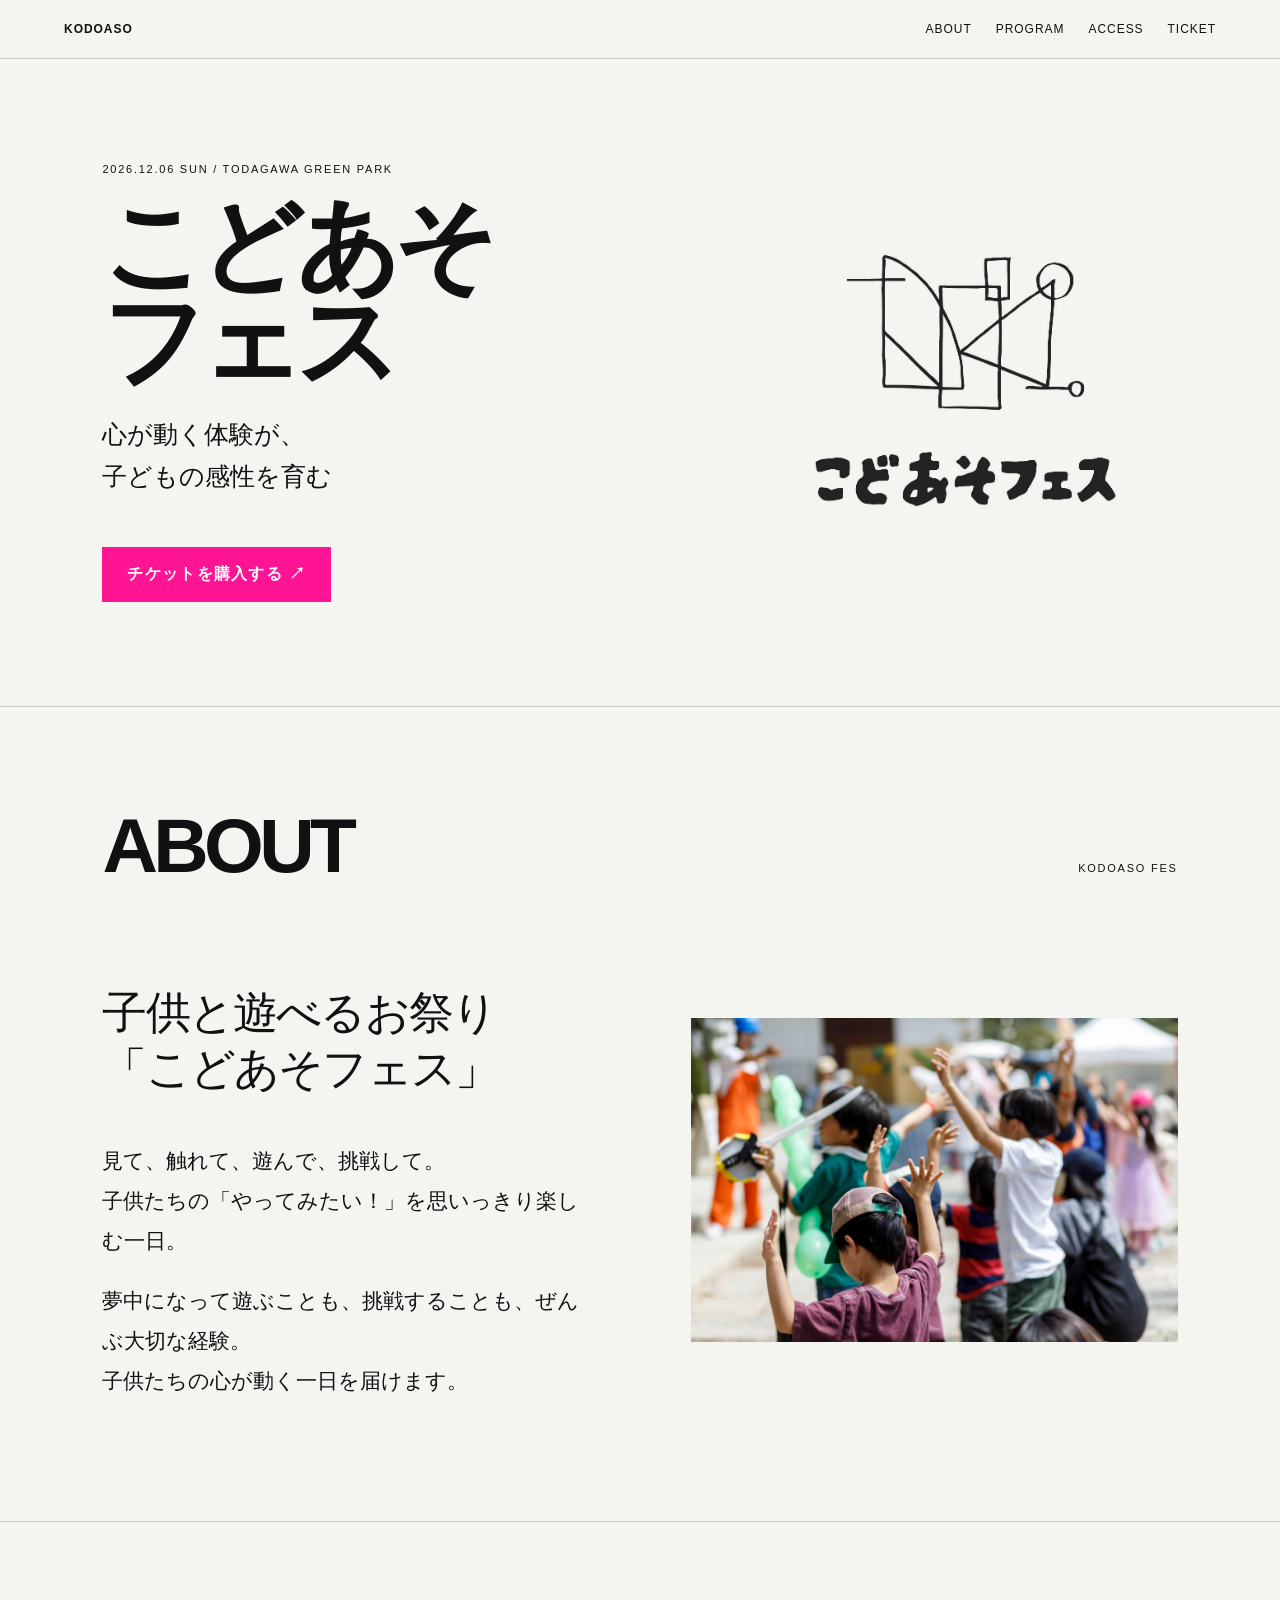
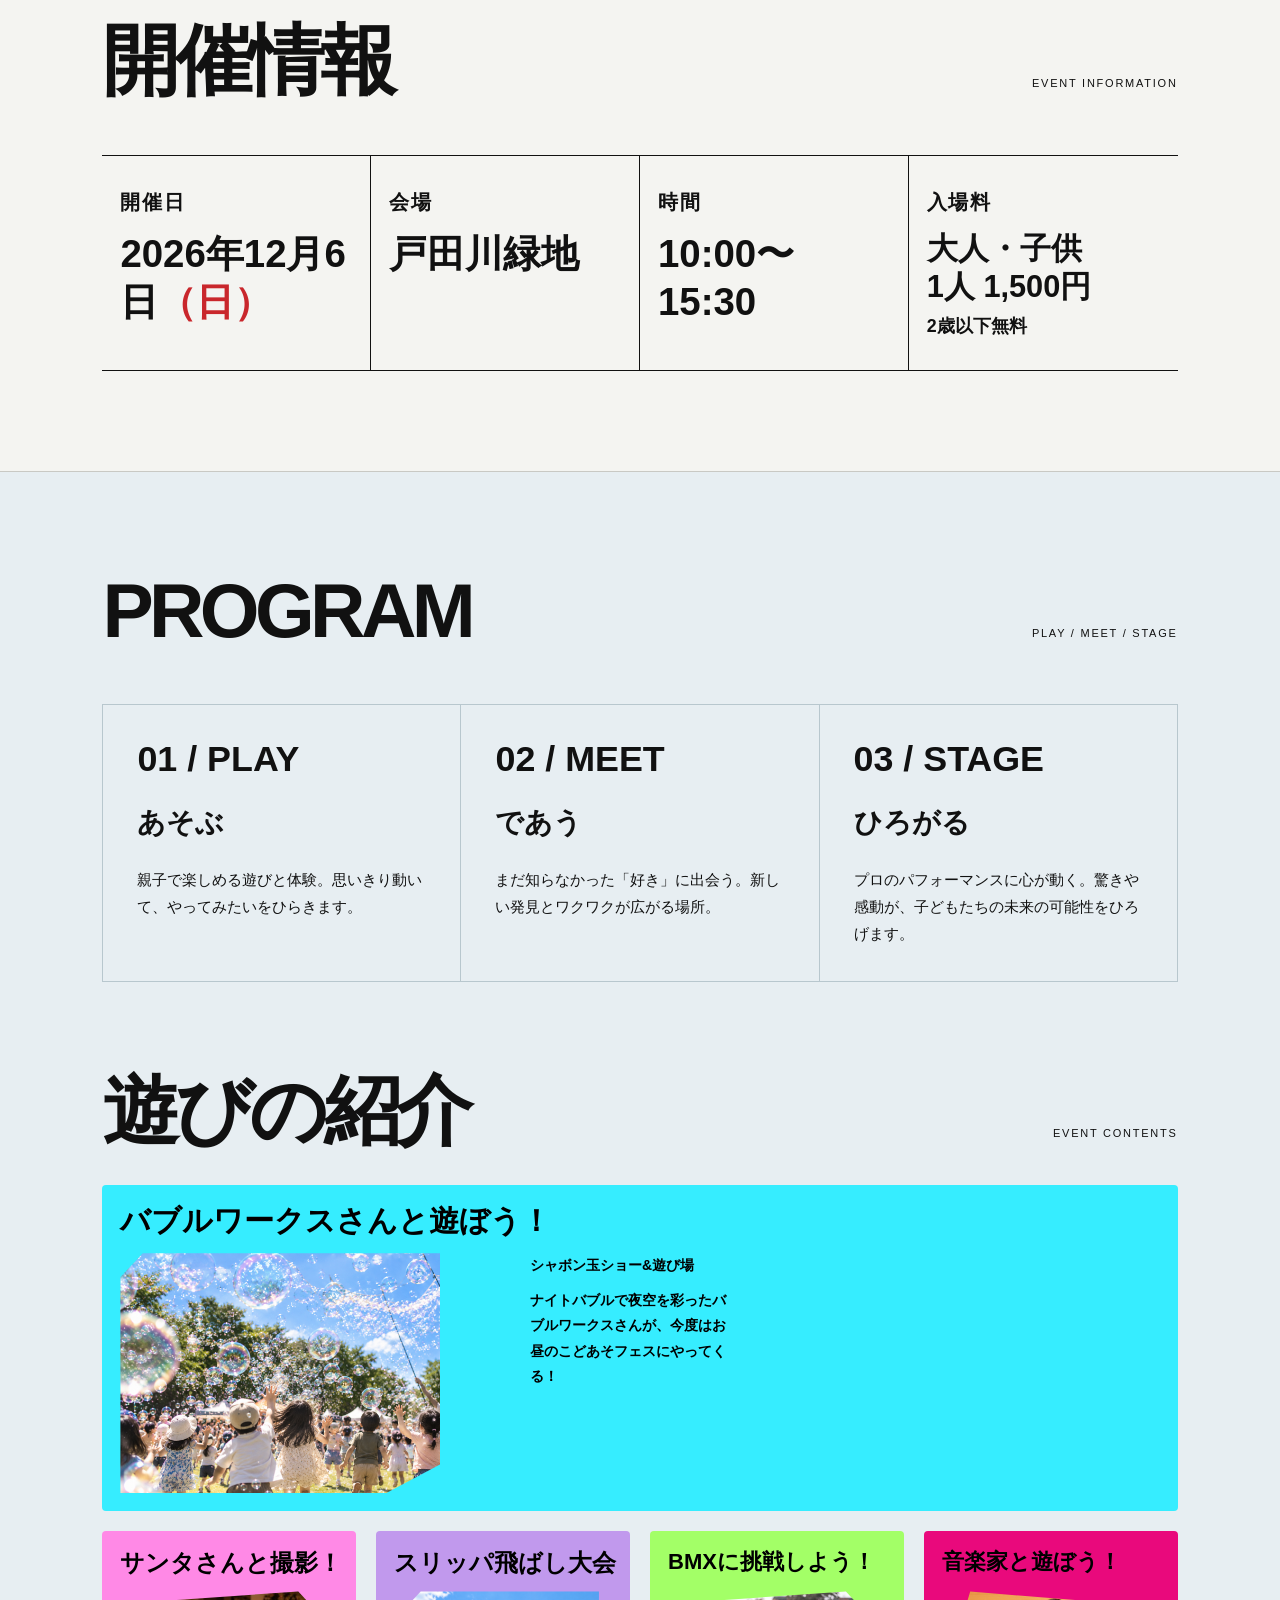
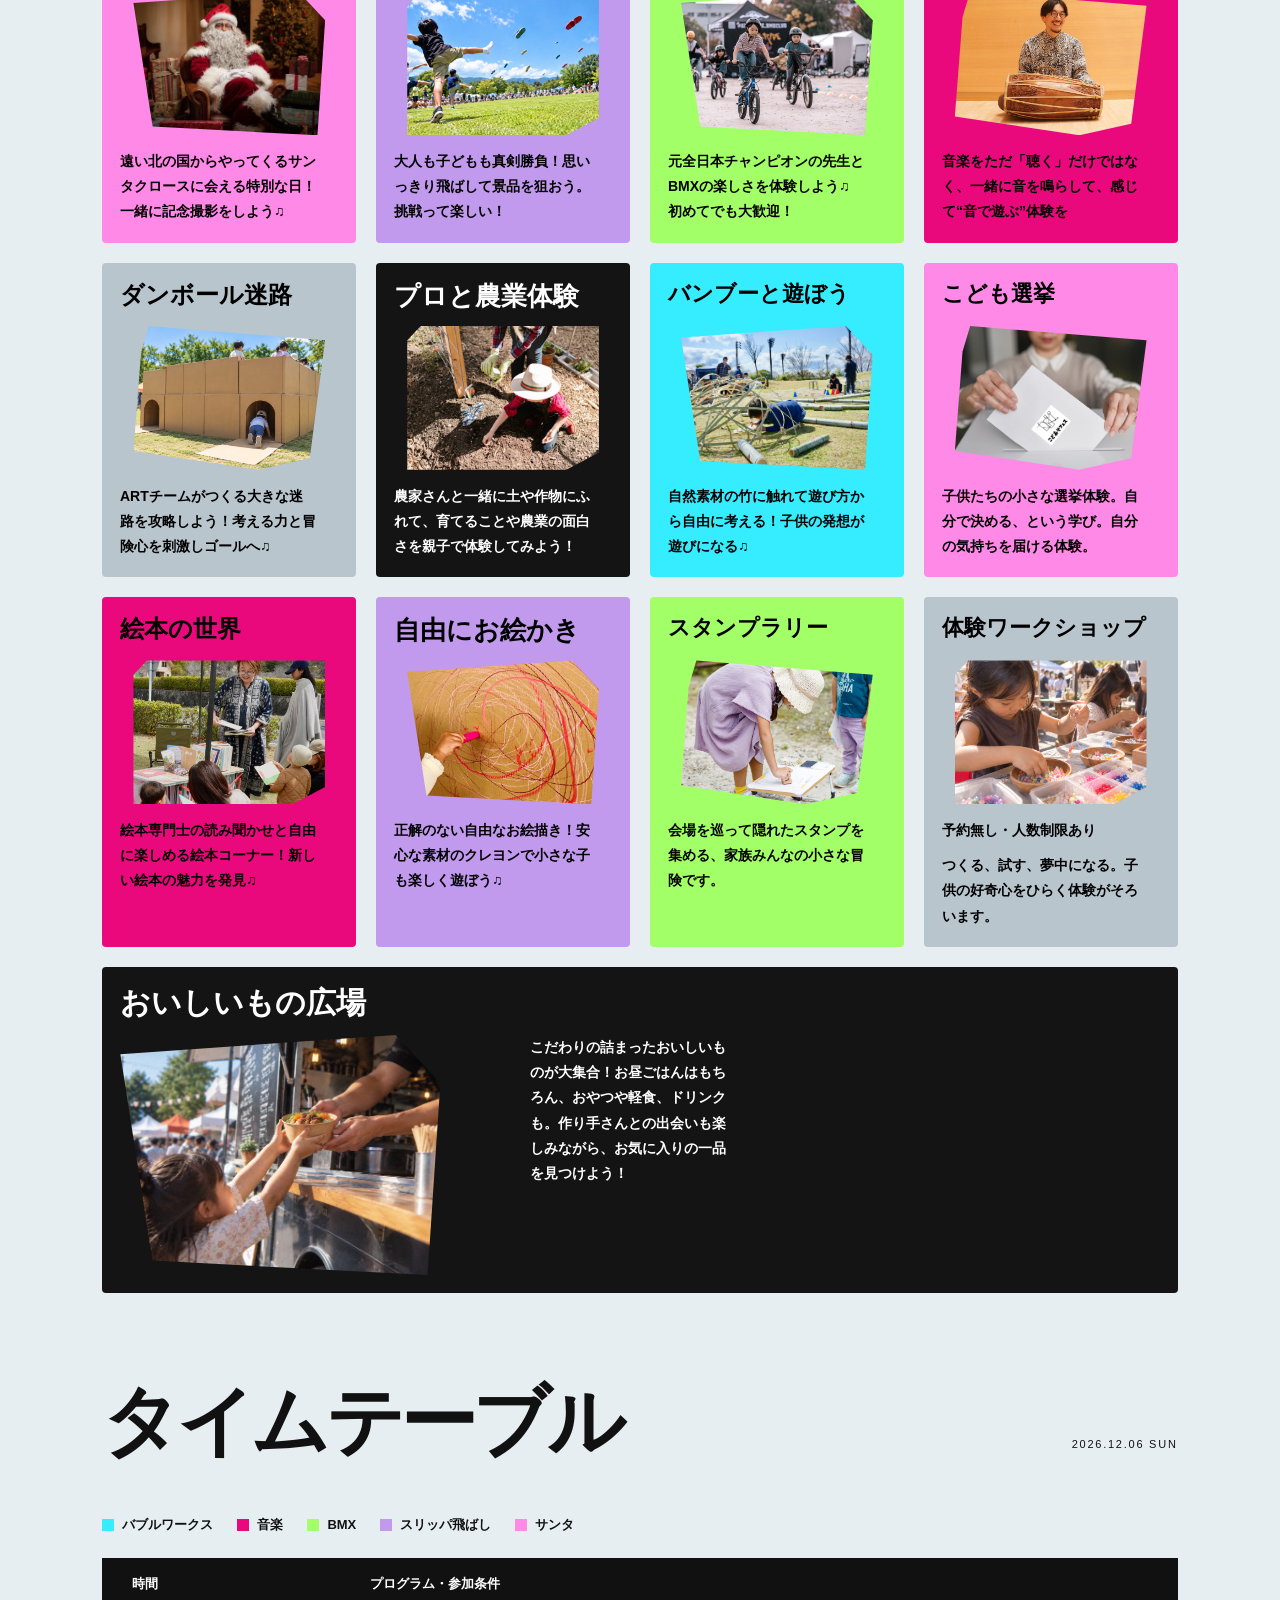
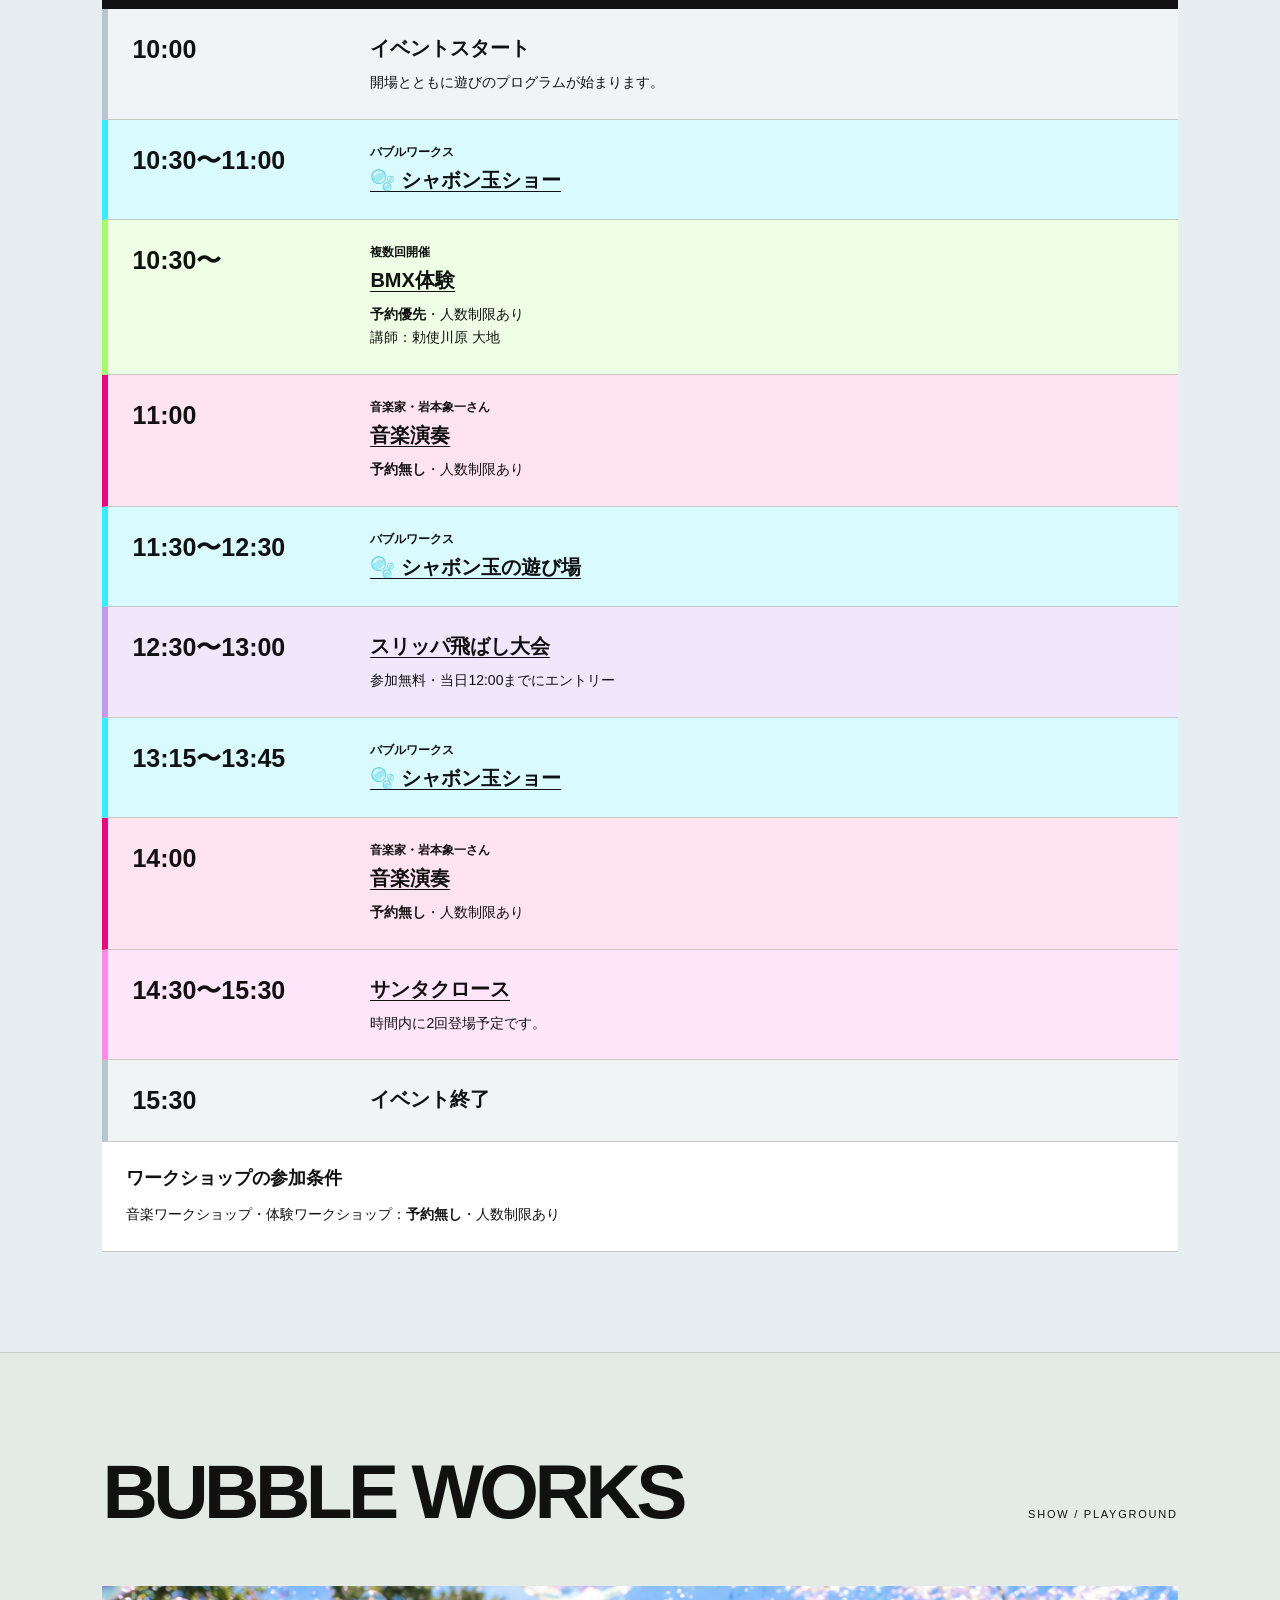
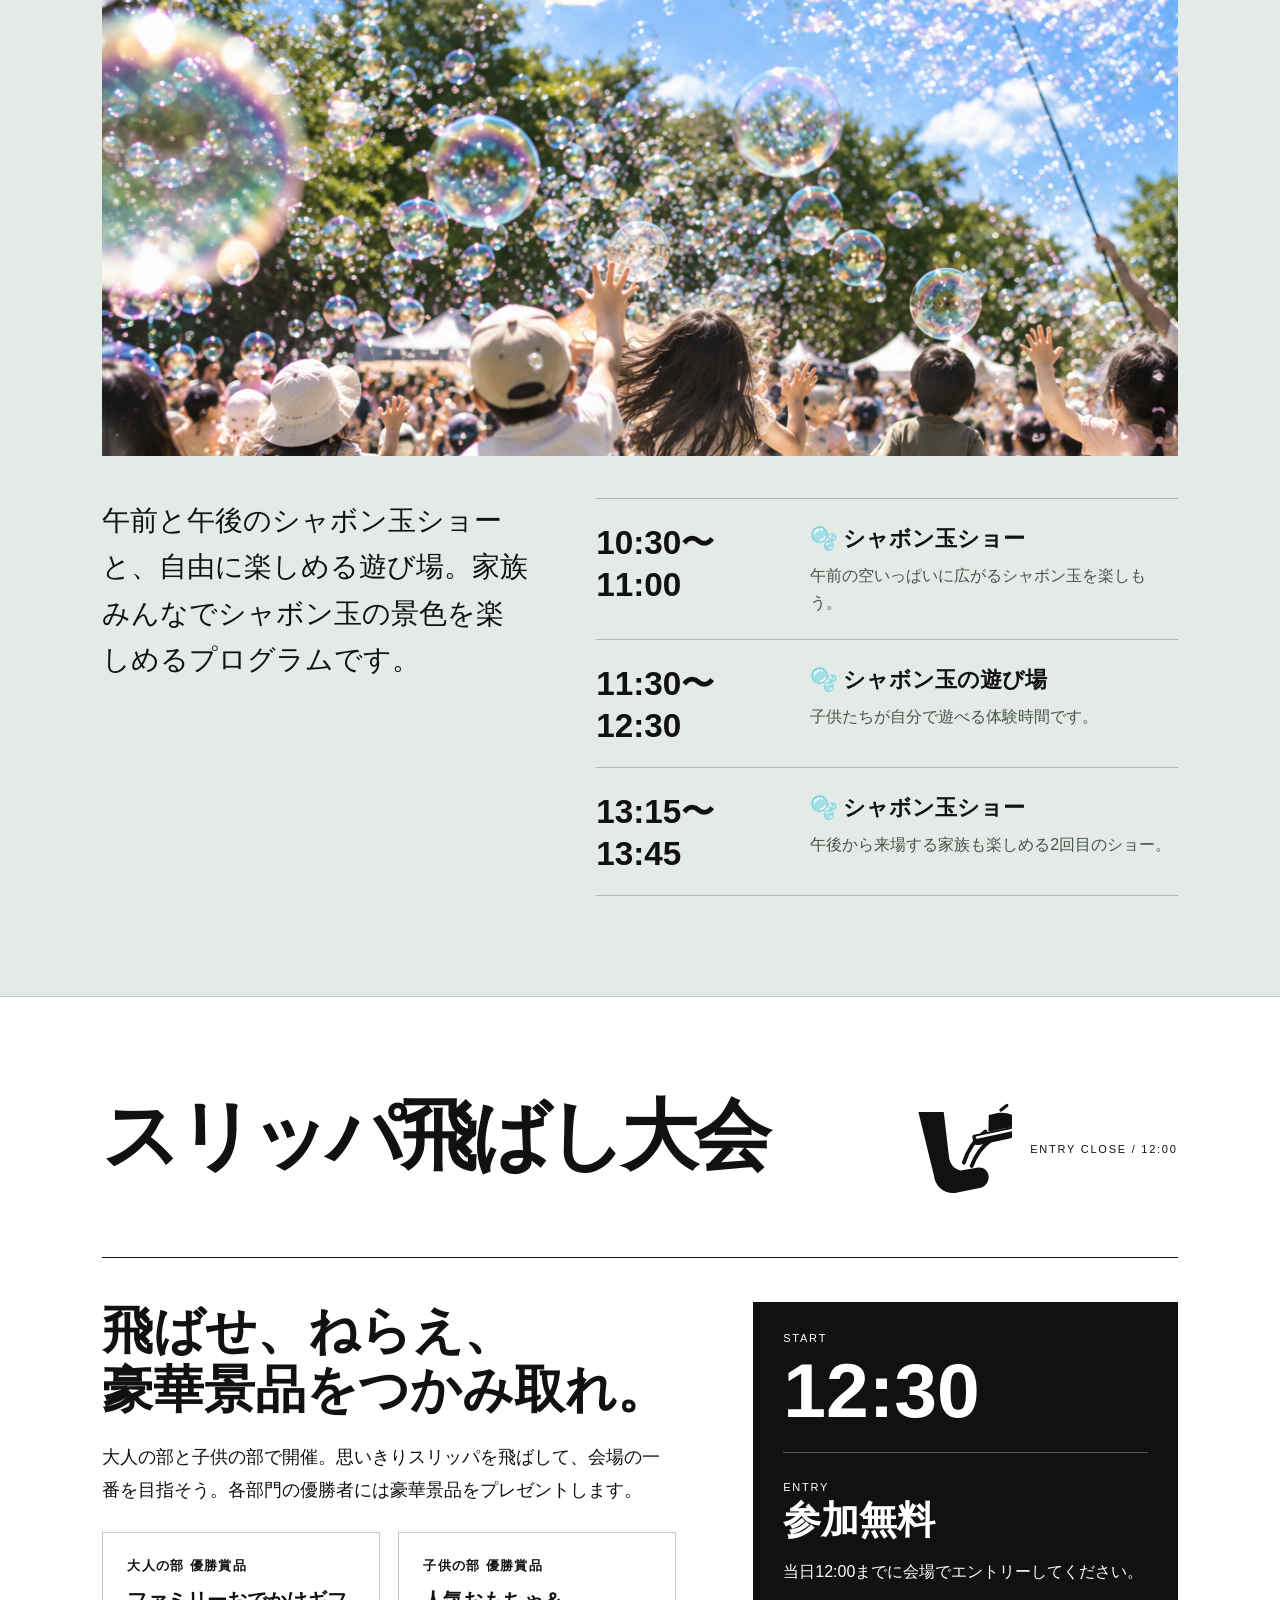
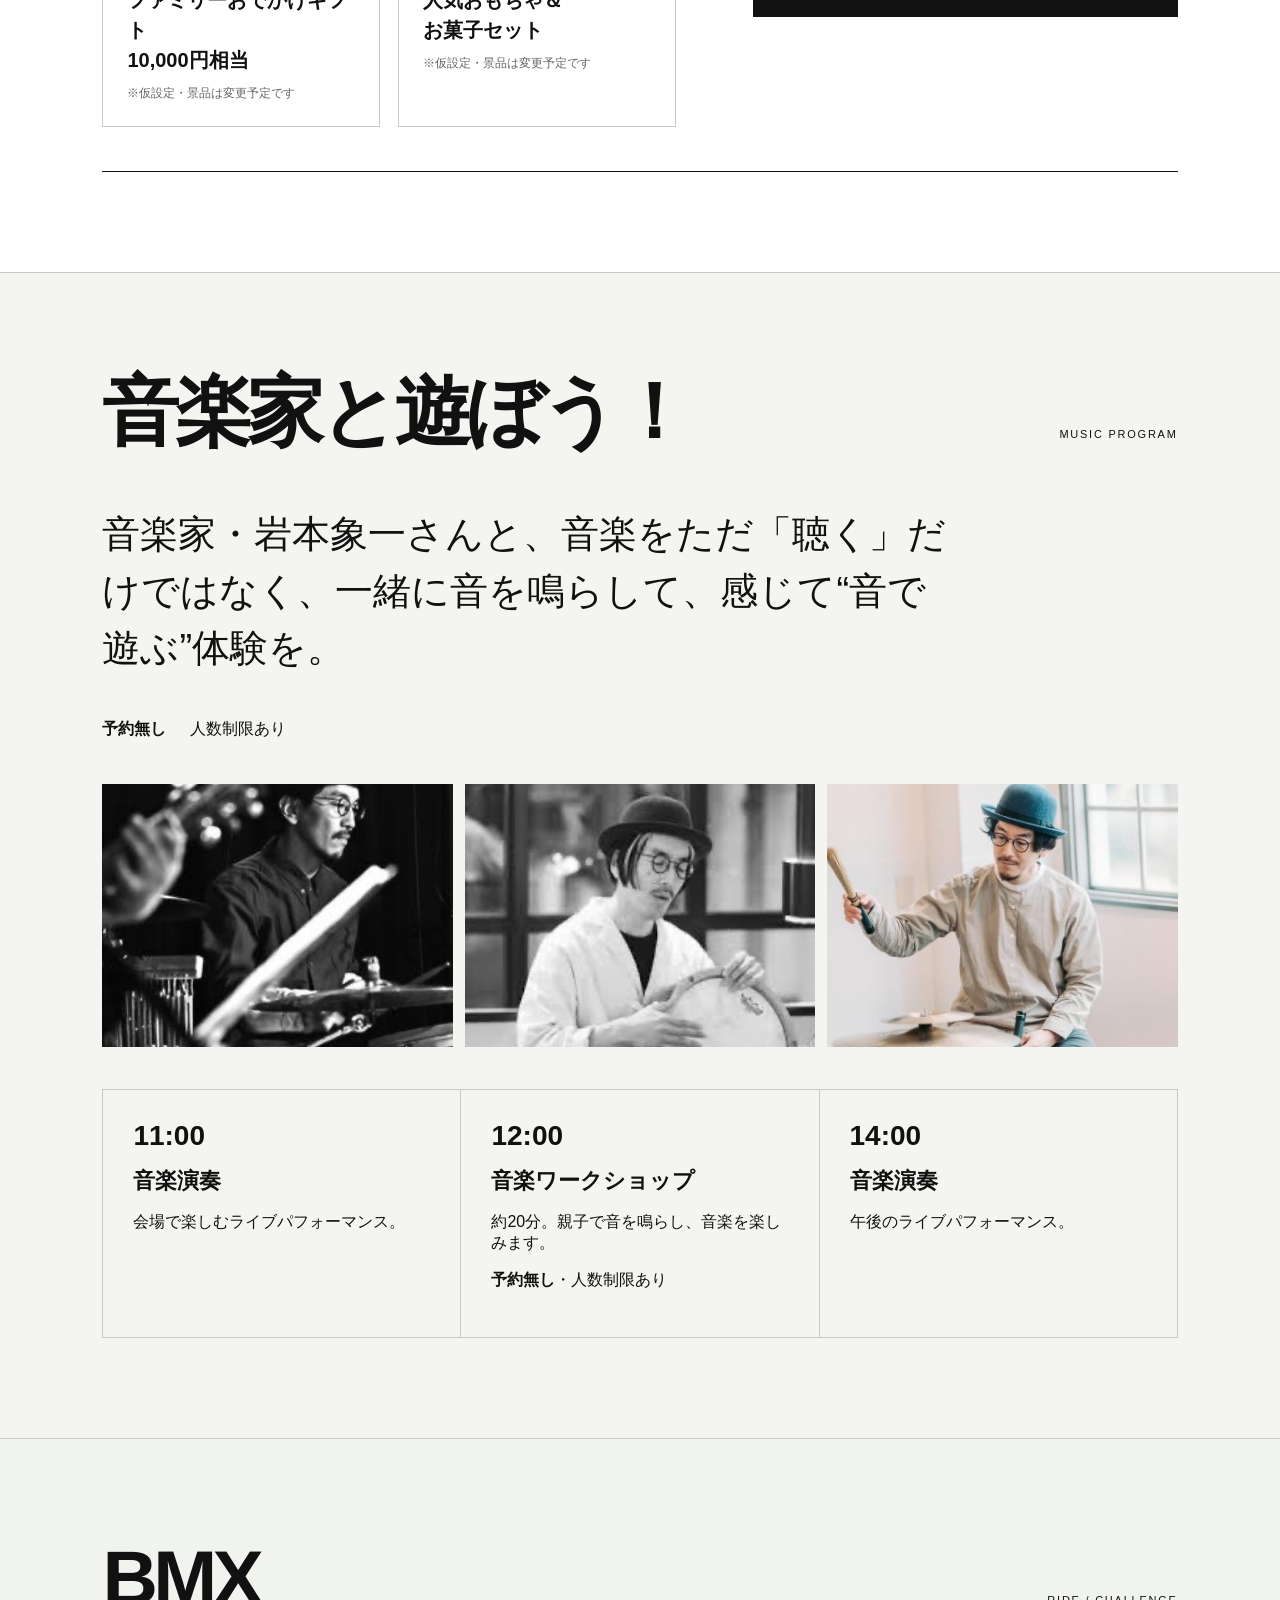
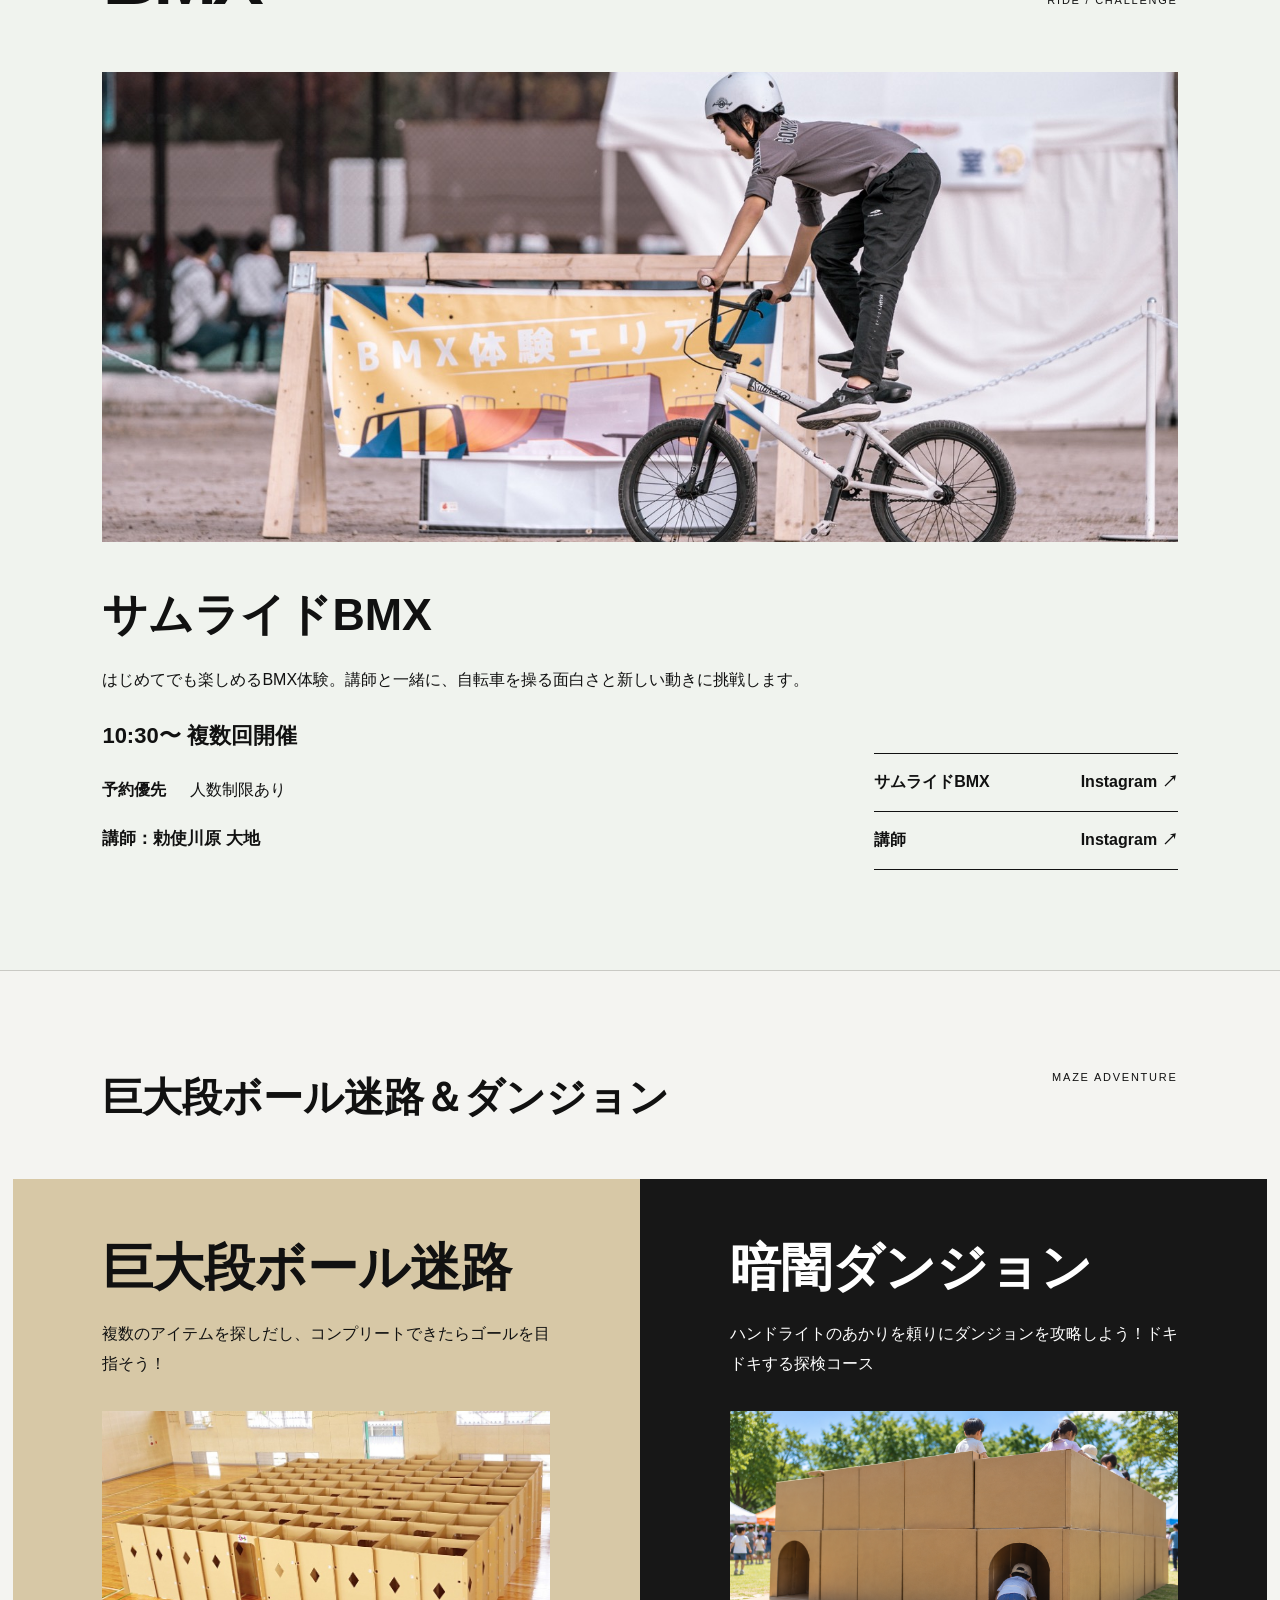
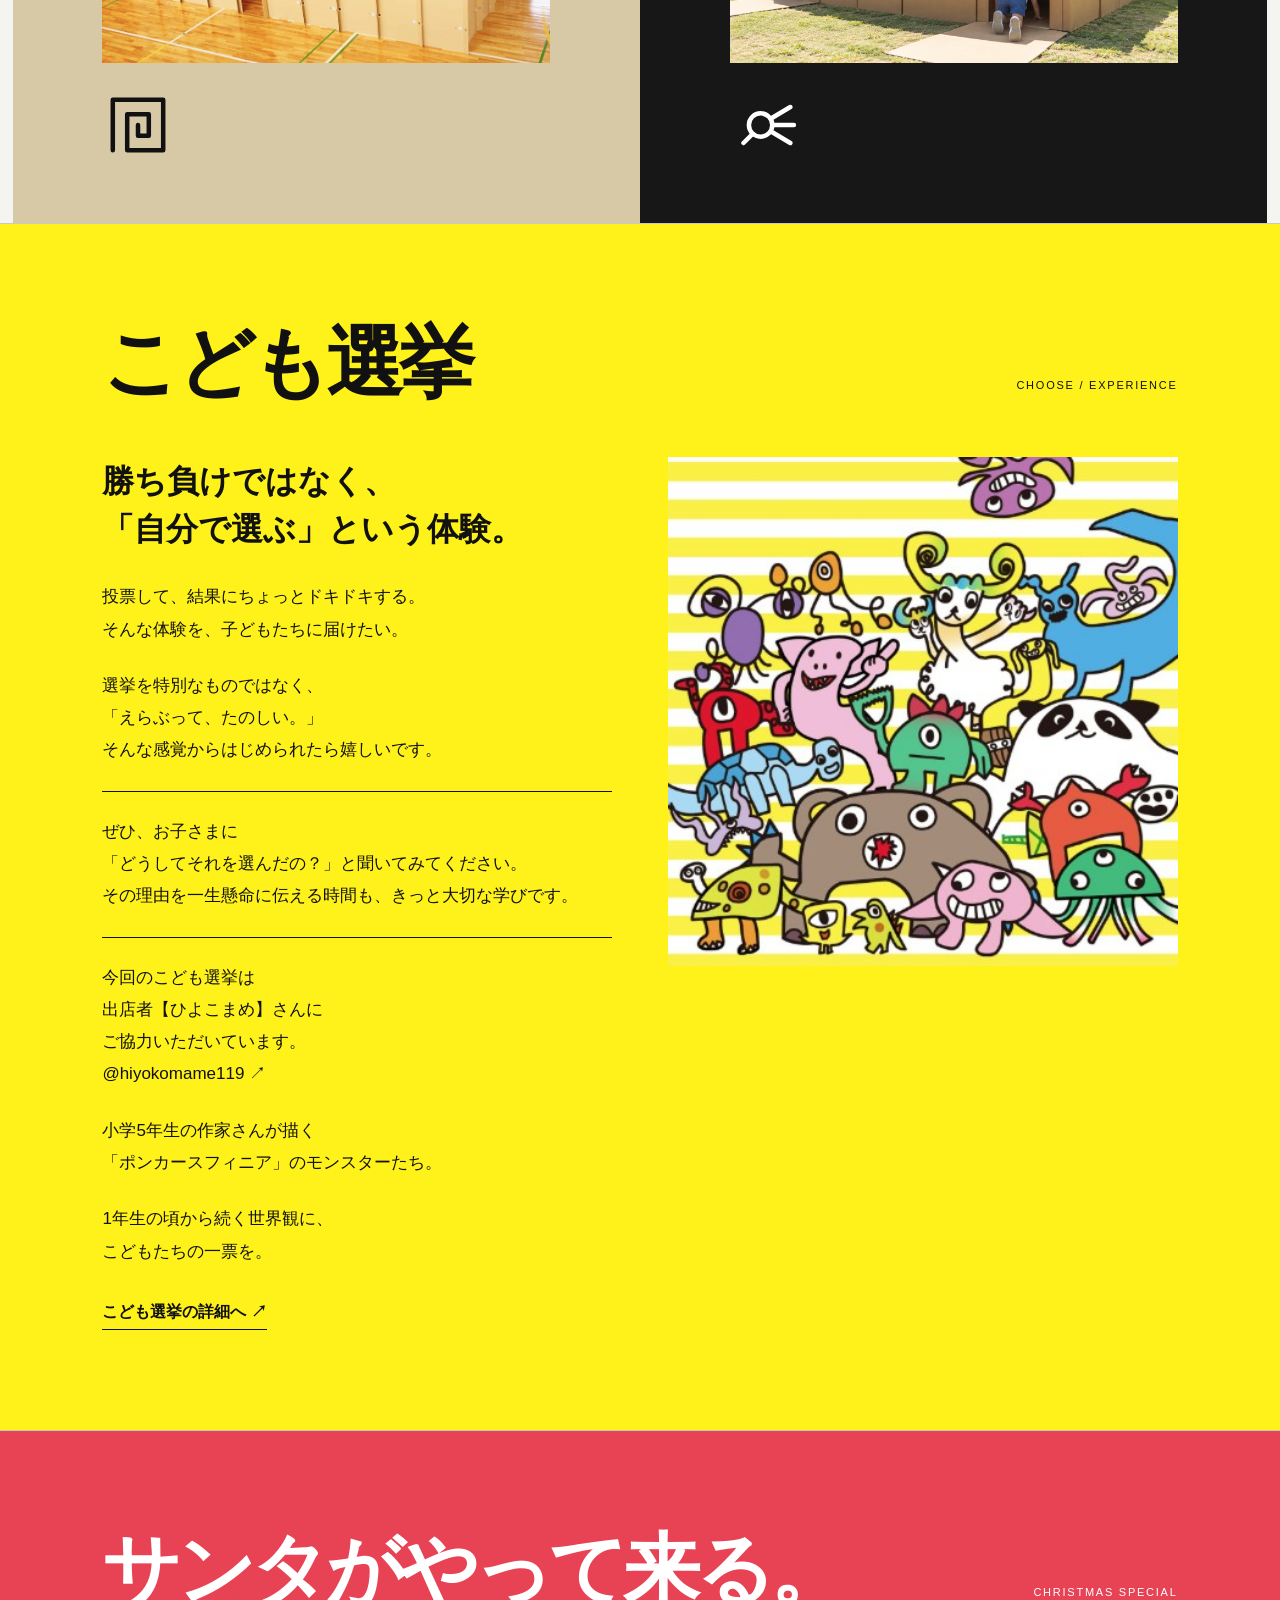
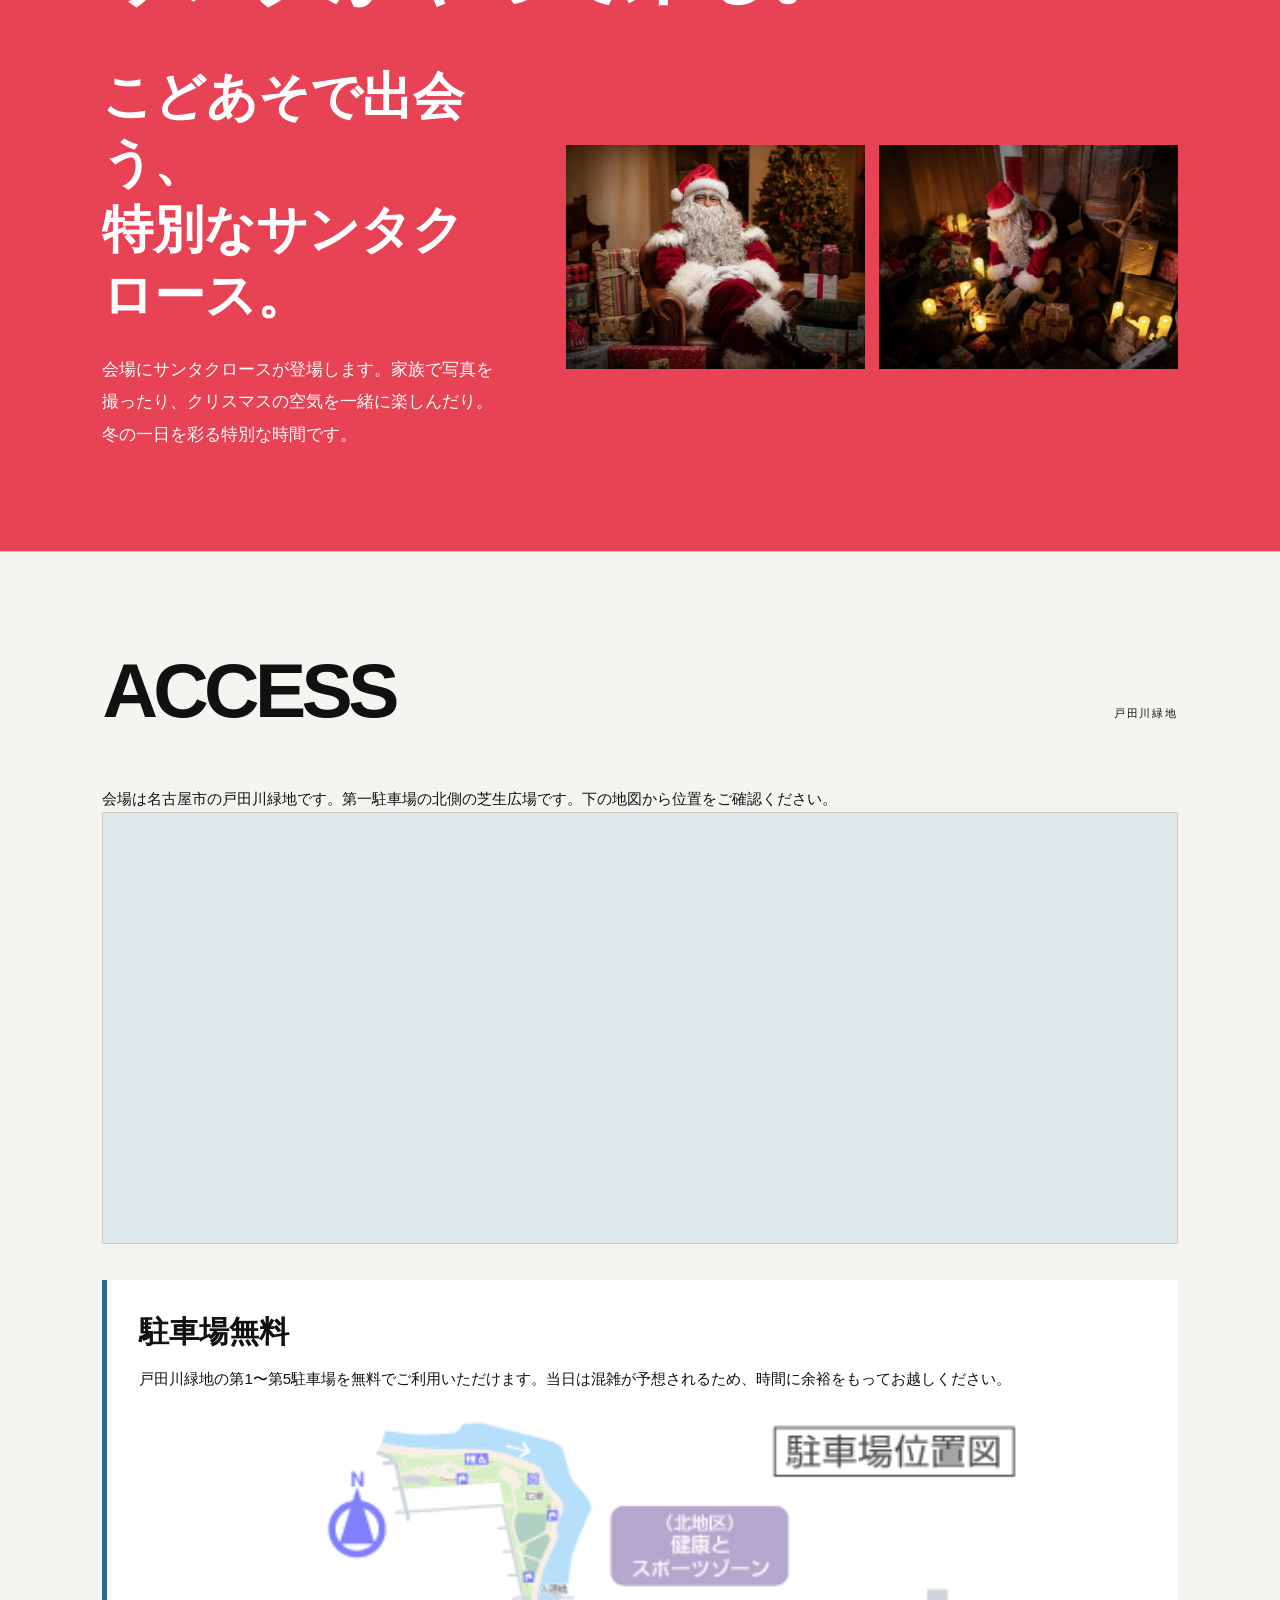
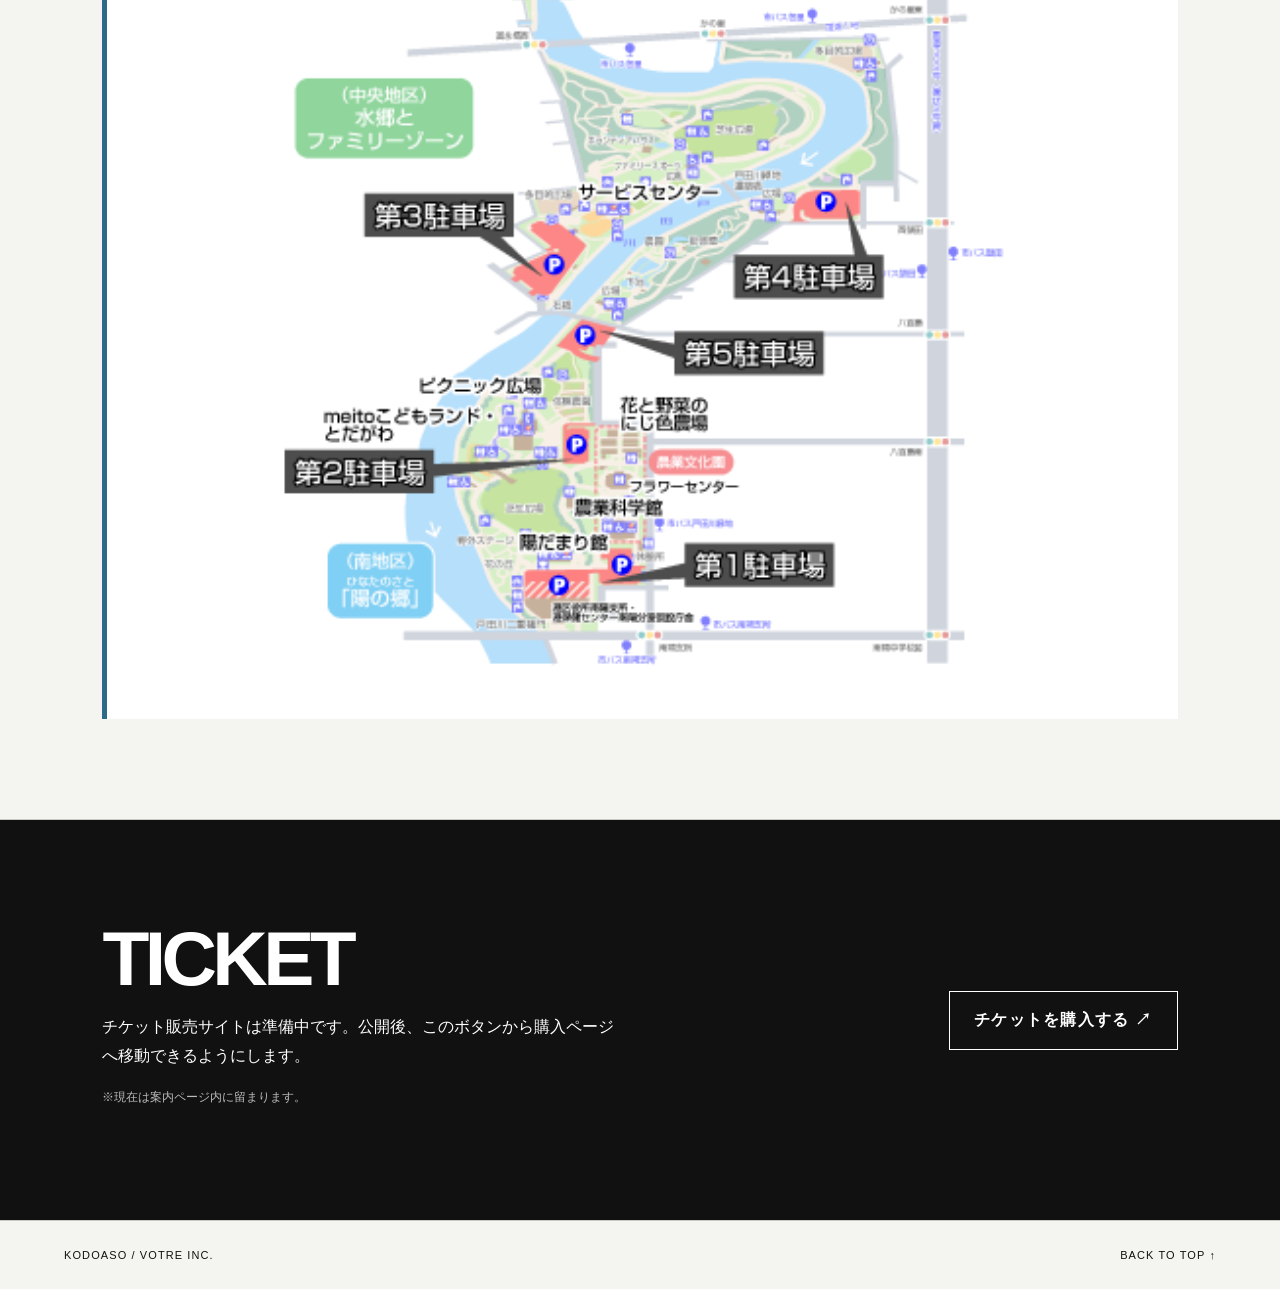
==== commit 9c6e0485: "Replace five activity photos and shorten food area description" ====
--- a/events/kodomoaso-fes-2026/index.html
+++ b/events/kodomoaso-fes-2026/index.html
@@ -280,14 +280,12 @@
 <!-- Provisional photo: https://www.pexels.com/photo/a-kid-planting-seeds-on-the-ground-soil-7782192/ -->
 <a class="program-item" href="#program"><div class="program-image-wrap"><img class="program-image" src="program-assets/farming-pexels.jpg" alt="子供が土に種を植える農業体験"></div><div class="program-heading"><strong>プロと農業体験</strong></div><small>農家さんと一緒に土や作物にふれて、育てることや農業の面白さを親子で体験してみよう！</small></a>
 <a class="program-item" href="#program"><div class="program-image-wrap"><img class="program-image" src="program-assets/bamboo-play.jpg" alt="竹を組み合わせた遊び場で楽しむ子供たち"></div><div class="program-heading"><strong>バンブーと遊ぼう</strong></div><small>自然素材の竹に触れて遊び方から自由に考える！<br>子供の発想が遊びになる♫</small></a>
-<a class="program-item" href="#kodomo-election"><div class="program-image-wrap"><img class="program-image" src="program-assets/election-characters.jpg" alt="ポンカースフィニアのモンスターたち"></div><div class="program-heading"><strong>こども選挙</strong></div><small>子供たちの小さな選挙体験。<br>自分で決める、という学び。<br>自分の気持ちを届ける体験。</small></a>
-<a class="program-item" href="#program"><div class="program-image-wrap"><img class="program-image" src="program-assets/picture-book-reading.jpg" alt="子供たちに絵本を読み聞かせる絵本専門士"></div><div class="program-heading"><strong>絵本の世界</strong></div><small>絵本専門士の読み聞かせと自由に楽しめる絵本コーナー！<br>新しい絵本の魅力を発見♫</small></a>
+<a class="program-item" href="#kodomo-election"><div class="program-image-wrap"><img class="program-image" src="program-assets/election-voting.png" alt="投票箱にこどあそフェスのロゴ入りの用紙を入れる様子"></div><div class="program-heading"><strong>こども選挙</strong></div><small>子供たちの小さな選挙体験。<br>自分で決める、という学び。<br>自分の気持ちを届ける体験。</small></a>
+<a class="program-item" href="#program"><div class="program-image-wrap"><img class="program-image" src="program-assets/picture-book-community.jpg" alt="屋外の絵本コーナーで親子と絵本を楽しむ様子"></div><div class="program-heading"><strong>絵本の世界</strong></div><small>絵本専門士の読み聞かせと自由に楽しめる絵本コーナー！<br>新しい絵本の魅力を発見♫</small></a>
 <a class="program-item" href="#program"><div class="program-image-wrap"><img class="program-image" src="program-assets/crayon-drawing.jpg" alt="クレヨンで自由に絵を描く子供の手"></div><div class="program-heading"><strong>自由にお絵かき</strong></div><small>正解のない自由なお絵描き！<br>安心な素材のクレヨンで小さな子も楽しく遊ぼう♫</small></a>
-<!-- Provisional photo: https://www.pexels.com/photo/a-boy-and-a-girl-looking-at-a-map-8083371/ -->
-<a class="program-item" href="#program"><div class="program-image-wrap"><img class="program-image" src="program-assets/stamp-adventure-pexels.jpg" alt="地図を手に冒険する子供たち"></div><div class="program-heading"><strong>スタンプラリー</strong></div><small>会場を巡って隠れたスタンプを集める、家族みんなの小さな冒険です。</small></a>
-<a class="program-item" href="#program"><div class="program-image-wrap"><img class="program-image" src="program-assets/workshop-dance.jpg" alt="手を上げてダンスの体験ワークショップを楽しむ子供たち"></div><div class="program-heading"><strong>体験ワークショップ</strong></div><small><b class="program-subtitle">予約無し・人数制限あり</b>つくる、試す、夢中になる。子供の好奇心をひらく体験がそろいます。</small></a>
-<!-- Provisional photo: https://www.pexels.com/photo/food-trucks-on-a-grass-field-16077805/ -->
-<a class="program-item program-featured" href="#program"><div class="program-image-wrap"><img class="program-image" src="program-assets/food-truck-pexels.jpg" alt="芝生広場に並ぶフードトラックたち"></div><div class="program-heading"><strong>おいしいもの広場</strong></div><small>こだわりの詰まったおいしいものが大集合！<br>お昼ごはんはもちろん、おやつや軽食、ドリンクも。<br><br>思いっきり遊んだあとは、おいしく腹ごしらえ♫<br>作り手さんとの出会いも楽しみながら、<br>お気に入りの一品を見つけよう！</small></a>
+<a class="program-item" href="#program"><div class="program-image-wrap"><img class="program-image" src="program-assets/stamp-rally-play.png" alt="スタンプラリーの用紙にスタンプを押す子供たち"></div><div class="program-heading"><strong>スタンプラリー</strong></div><small>会場を巡って隠れたスタンプを集める、家族みんなの小さな冒険です。</small></a>
+<a class="program-item" href="#program"><div class="program-image-wrap"><img class="program-image" src="program-assets/workshop-beads.png" alt="屋外のワークショップでビーズを選びアクセサリーを作る子供たち"></div><div class="program-heading"><strong>体験ワークショップ</strong></div><small><b class="program-subtitle">予約無し・人数制限あり</b>つくる、試す、夢中になる。子供の好奇心をひらく体験がそろいます。</small></a>
+<a class="program-item program-featured" href="#program"><div class="program-image-wrap"><img class="program-image" src="program-assets/food-market-bowl.png" alt="フードトラックで料理を受け取る子供"></div><div class="program-heading"><strong>おいしいもの広場</strong></div><small>こだわりの詰まったおいしいものが大集合！<br>お昼ごはんはもちろん、おやつや軽食、ドリンクも。<br><br>作り手さんとの出会いも楽しみながら、<br>お気に入りの一品を見つけよう！</small></a>
 </div></div>
 <div class="section-head" id="timetable" style="margin-top:90px"><h2 class="japanese-heading">タイムテーブル</h2><span class="label">2026.12.06 SUN</span></div>
 <ul class="schedule-legend" aria-label="プログラムの色分け"><li class="schedule-bubble">バブルワークス</li><li class="schedule-music">音楽</li><li class="schedule-bmx">BMX</li><li class="schedule-slipper">スリッパ飛ばし</li><li class="schedule-santa">サンタ</li></ul>
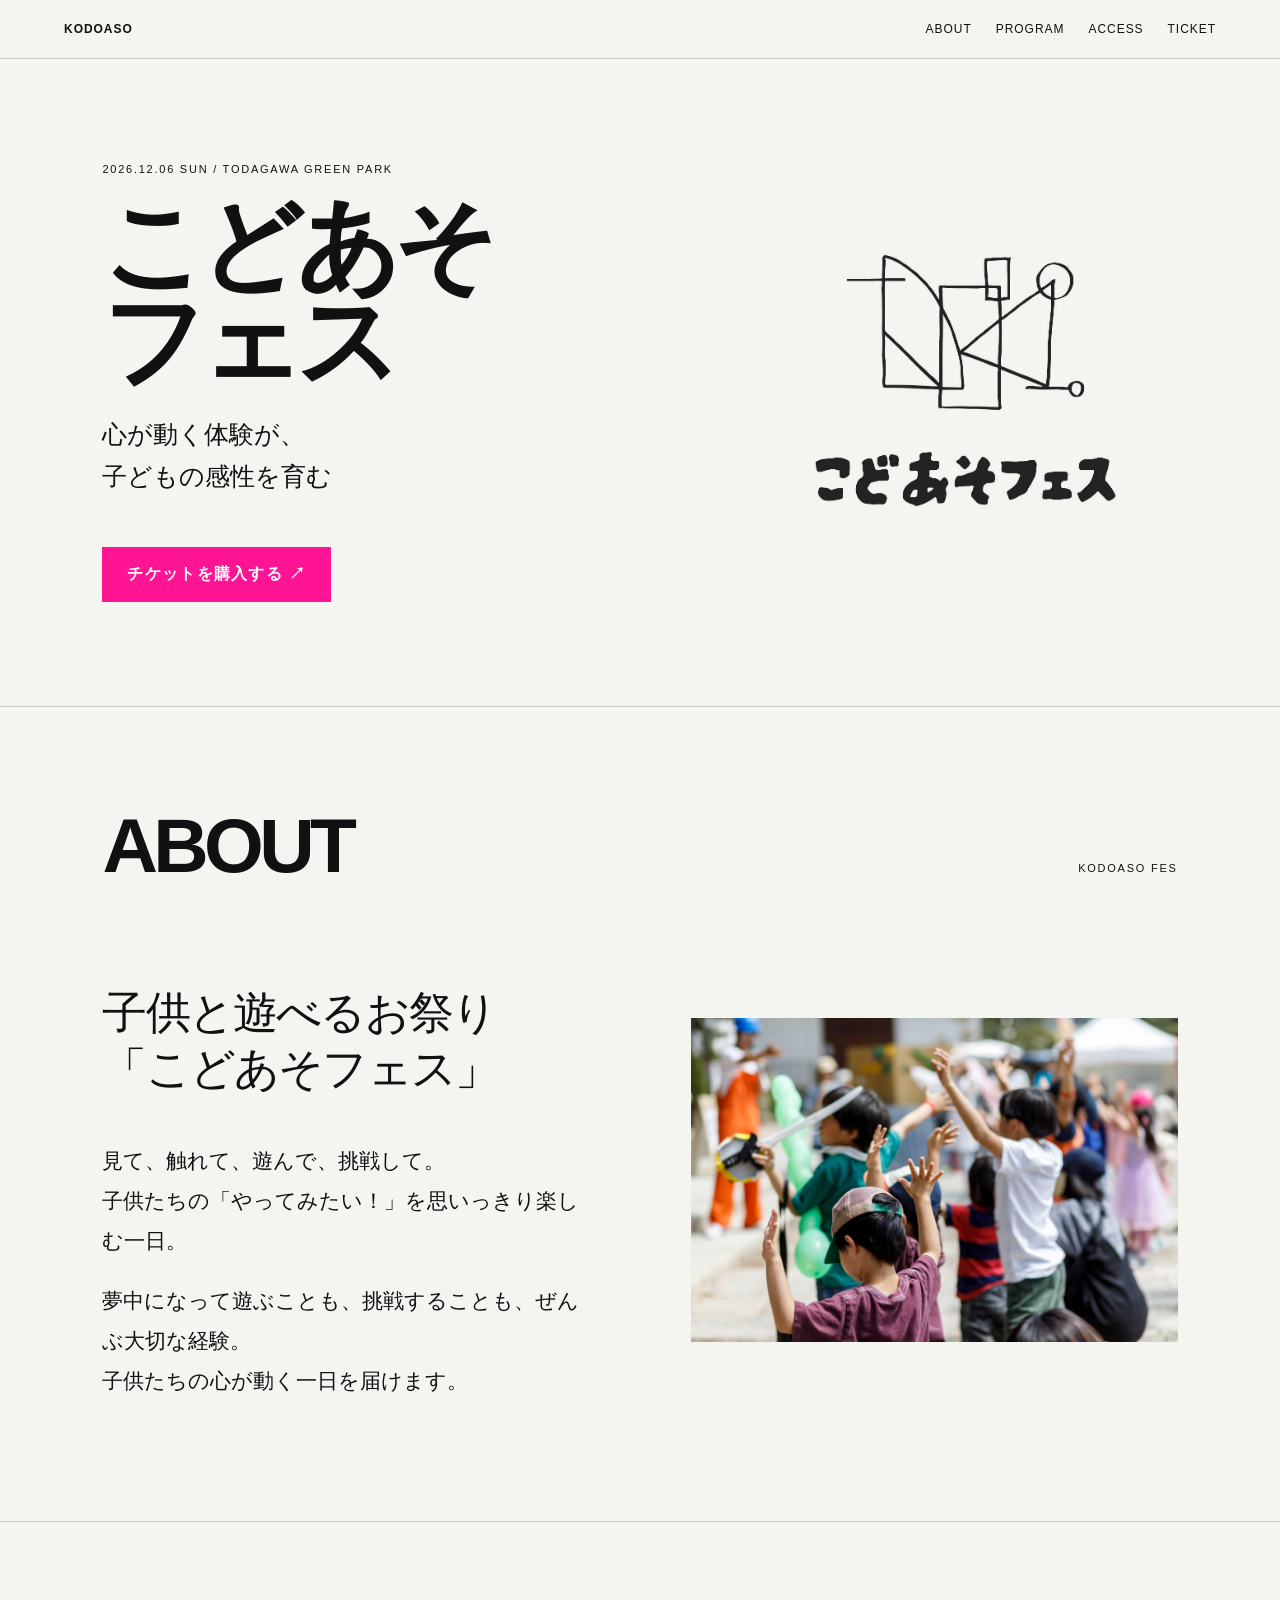
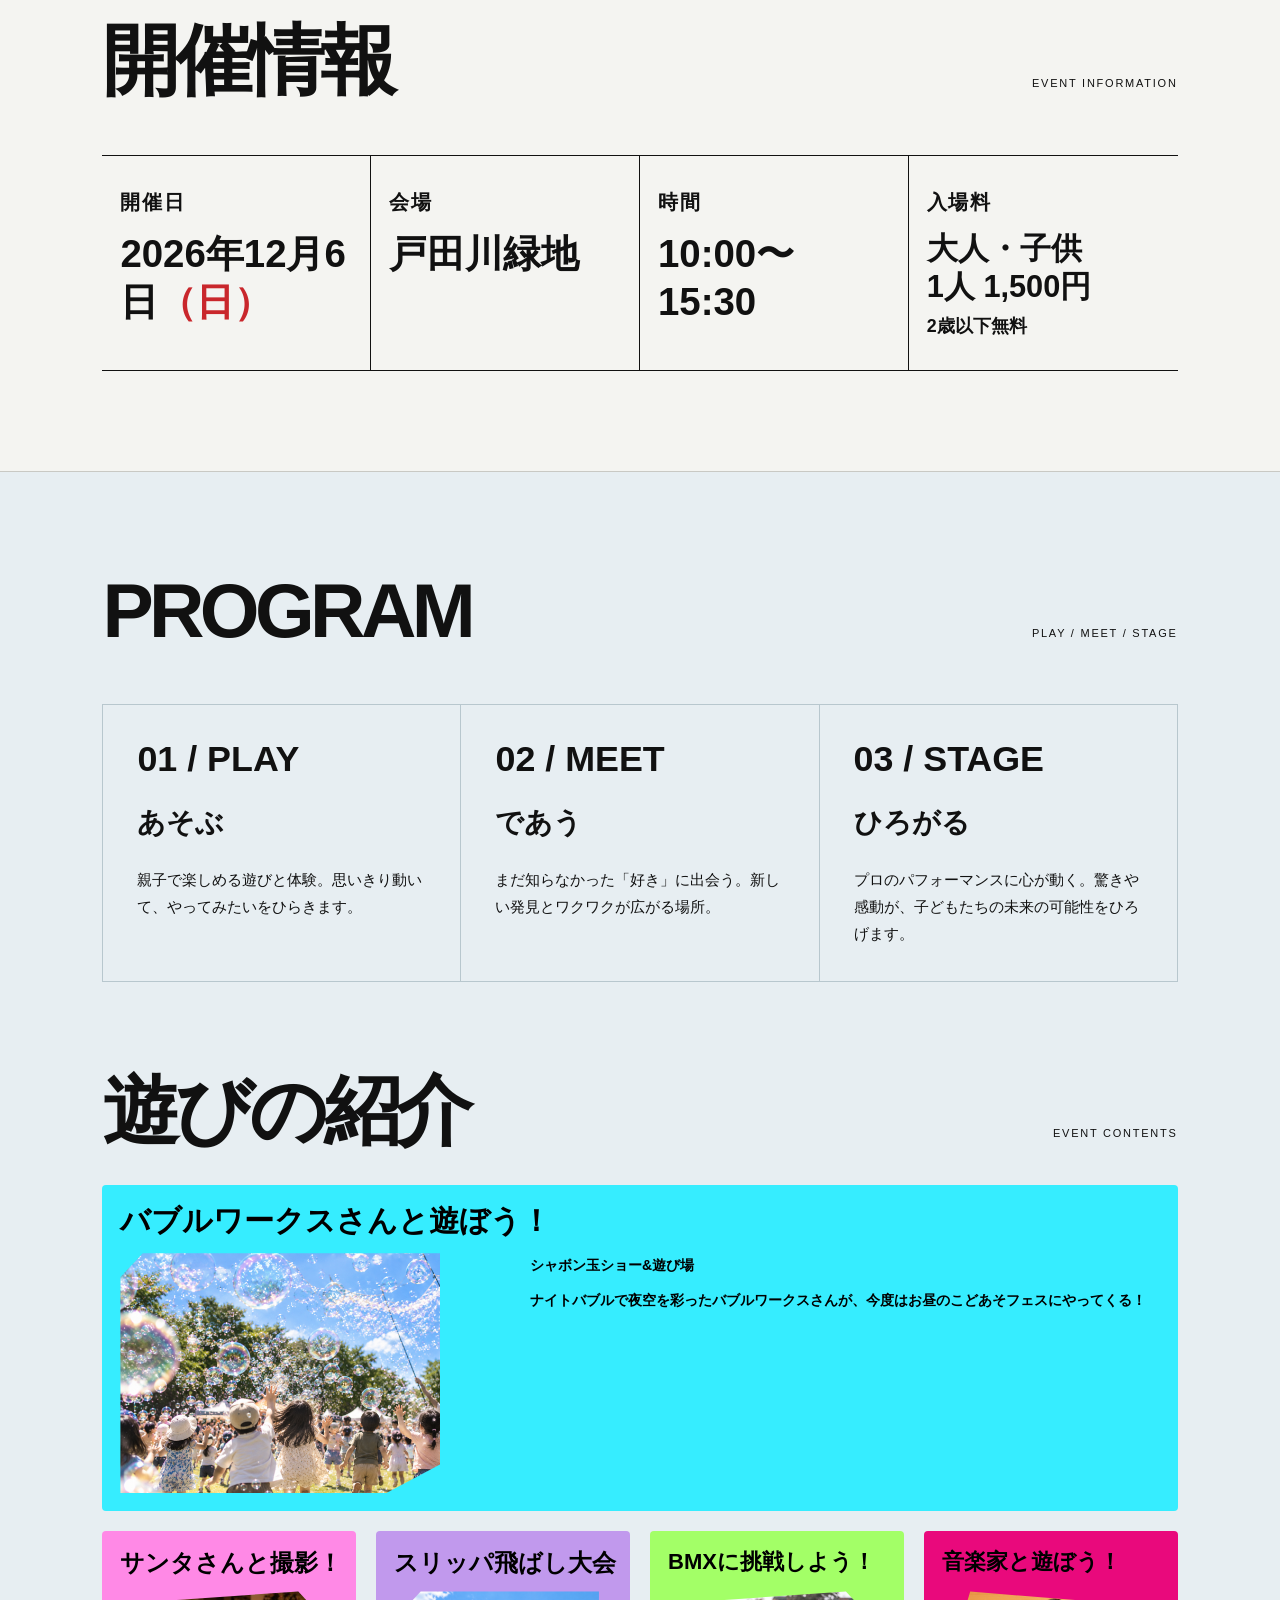
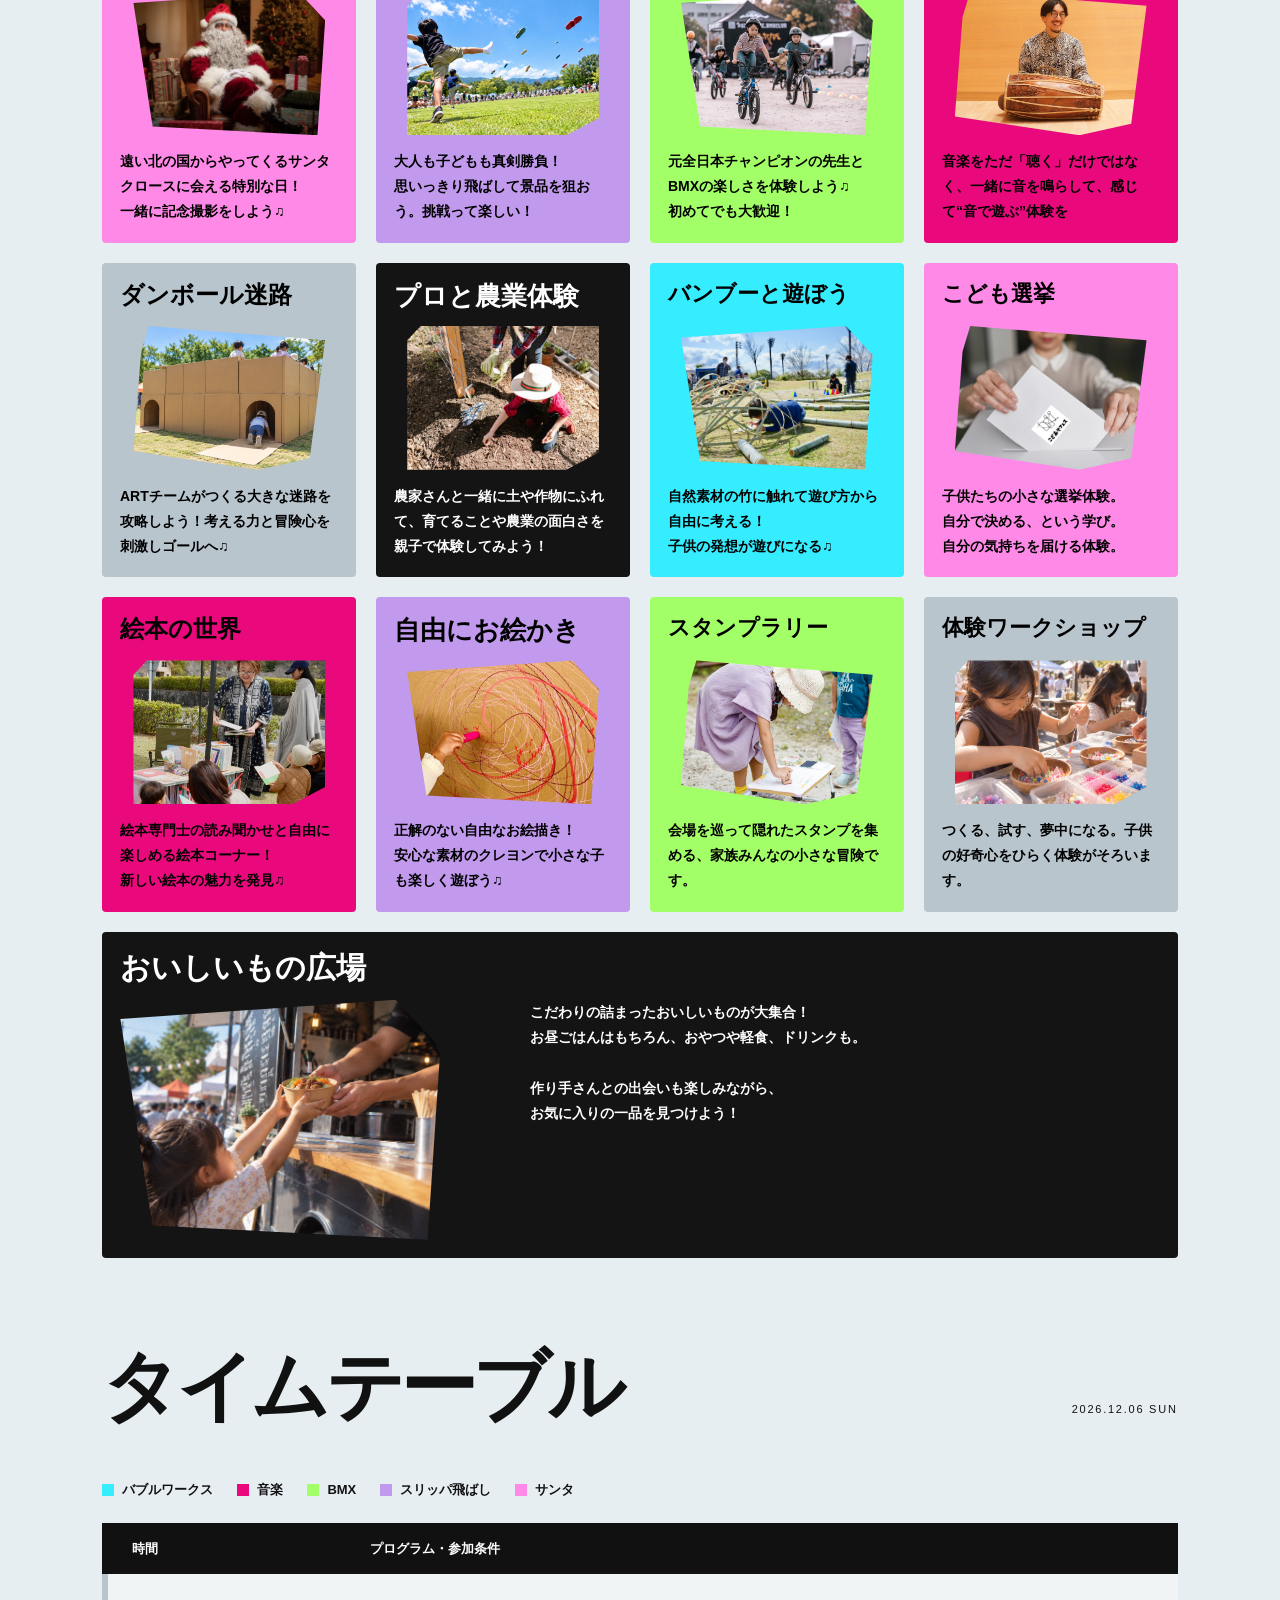
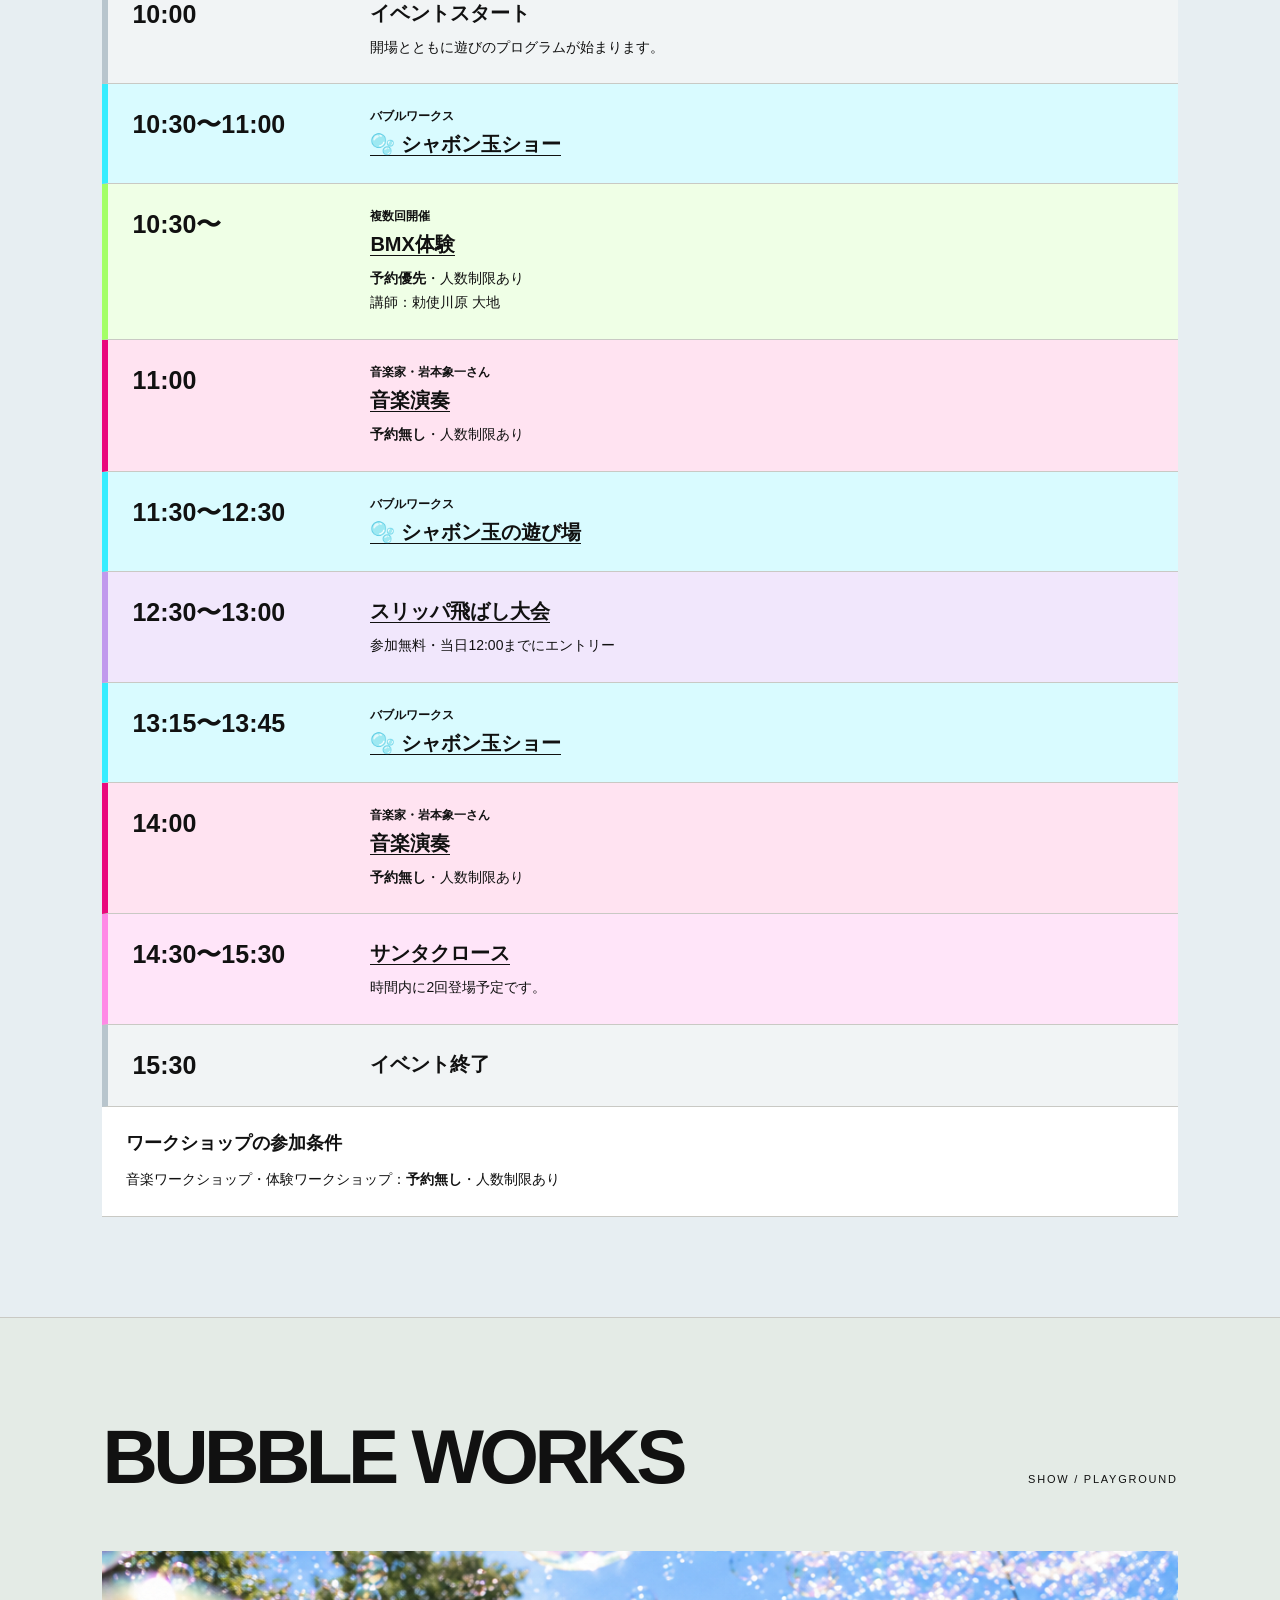
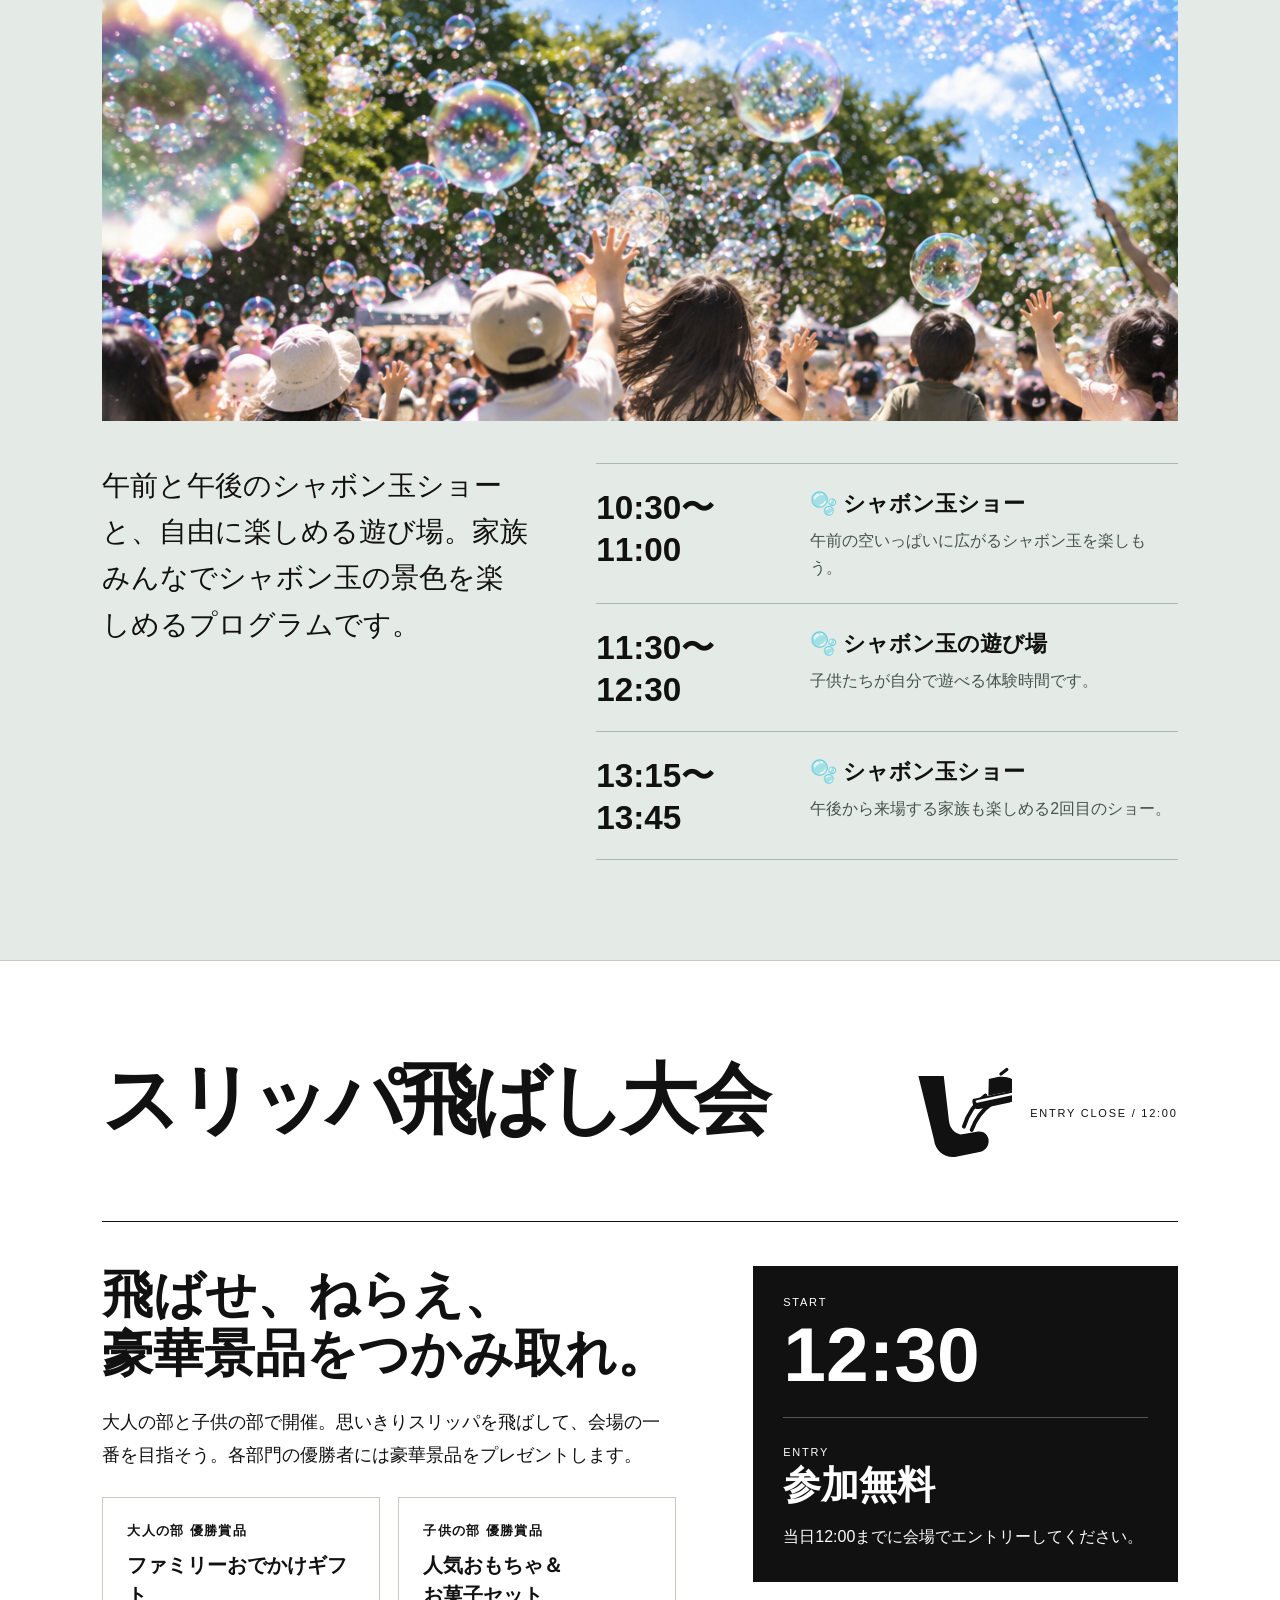
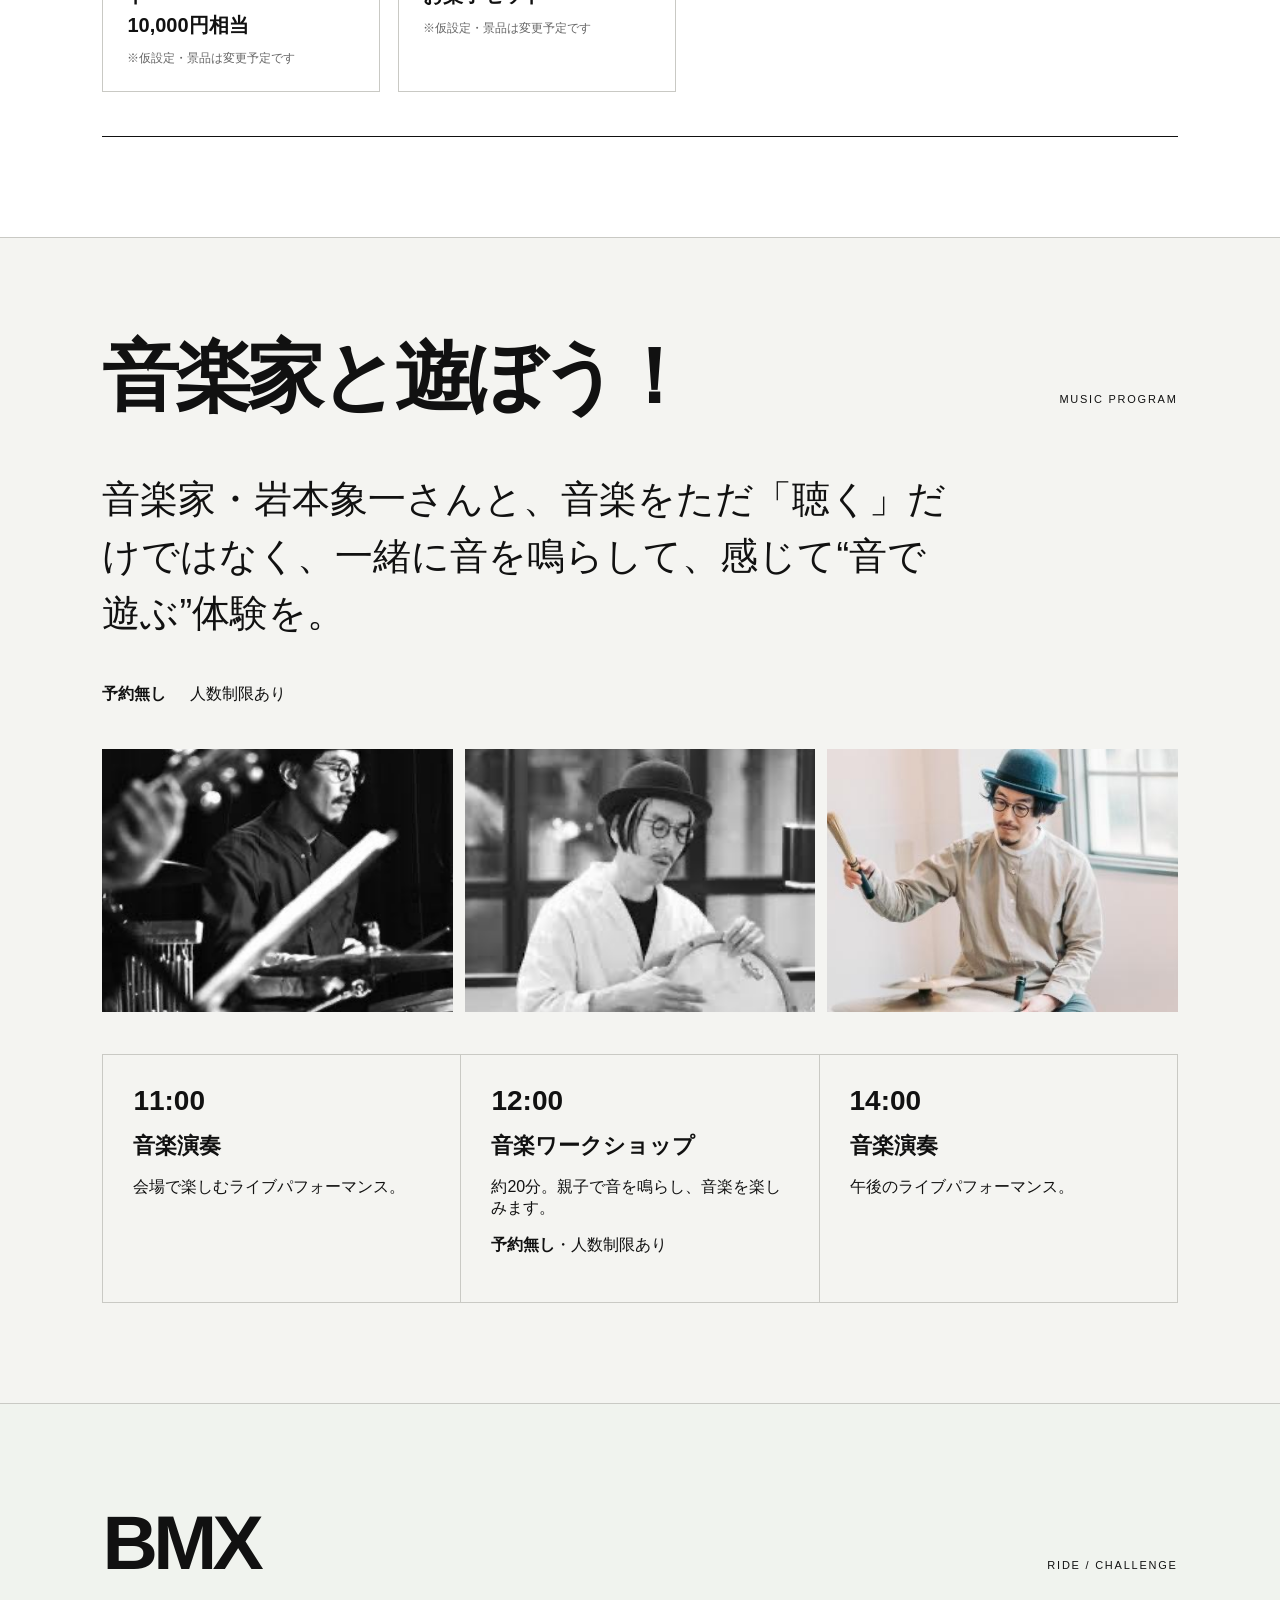
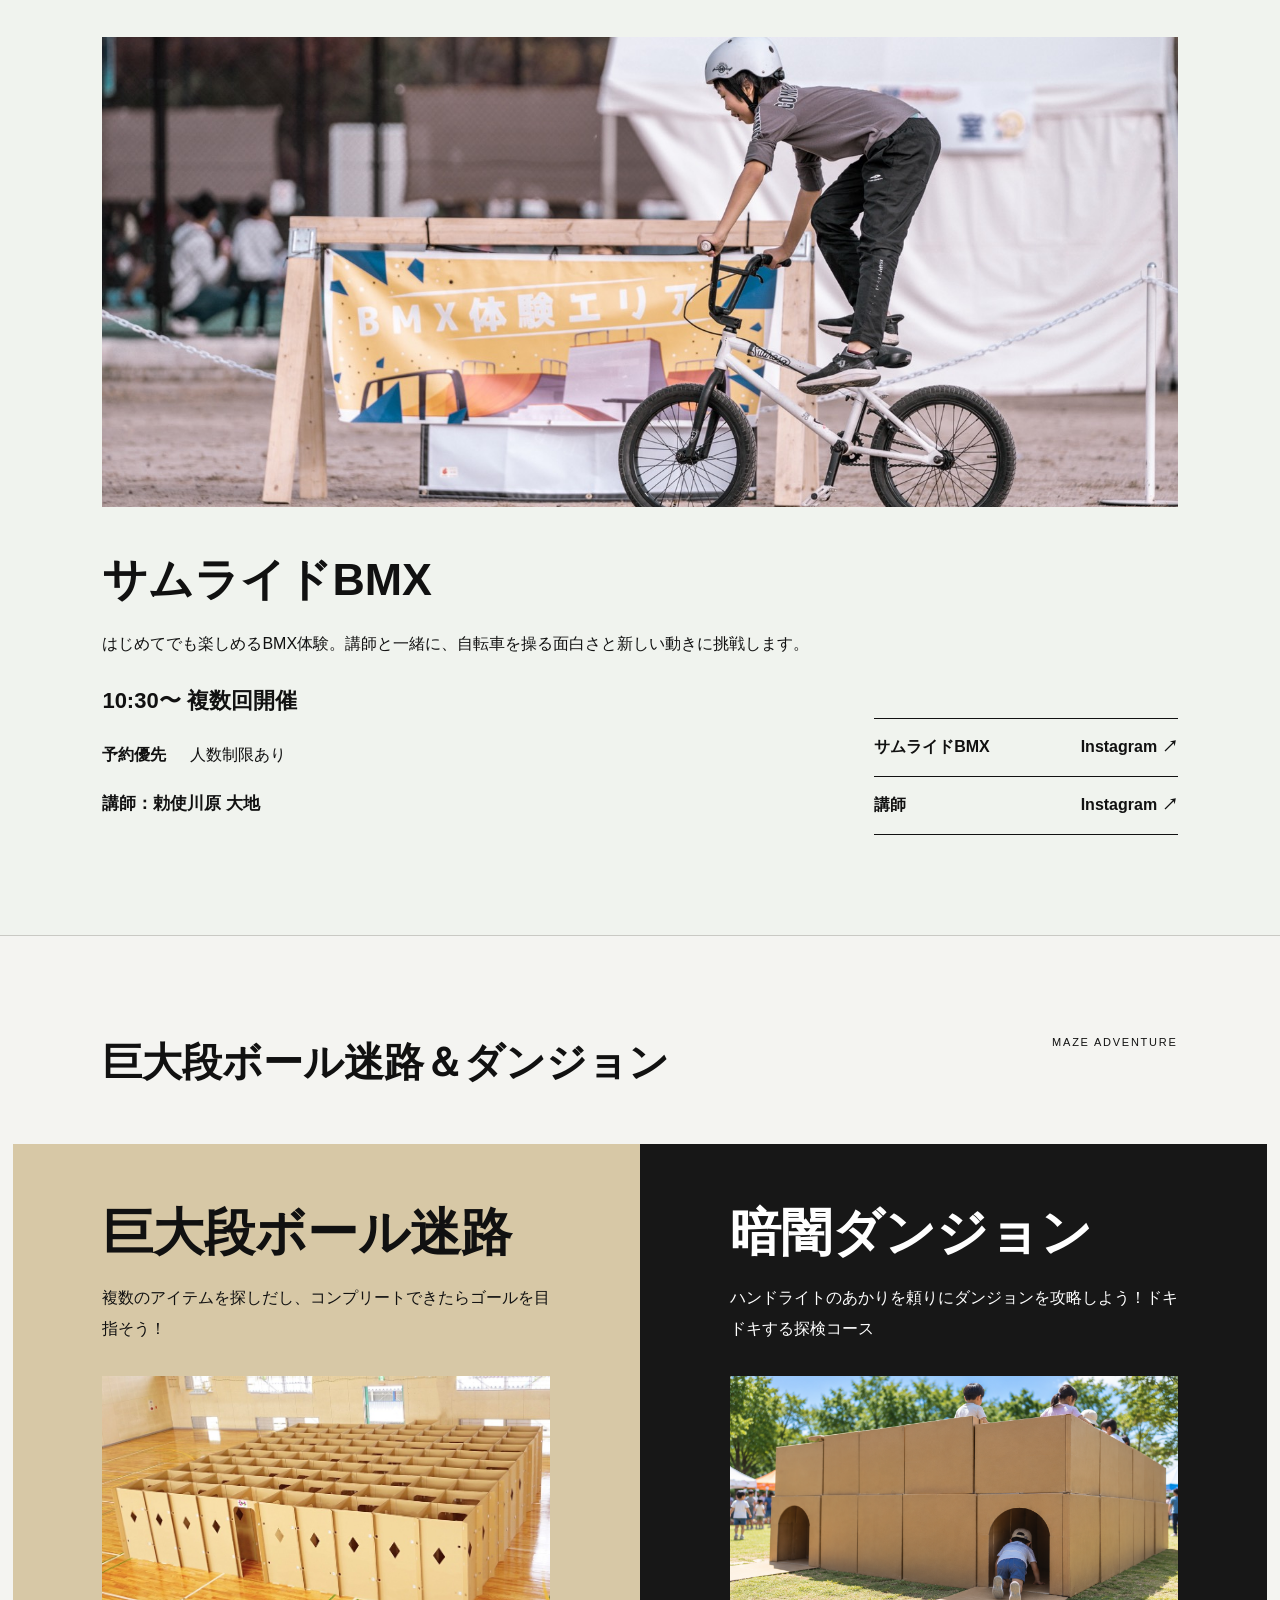
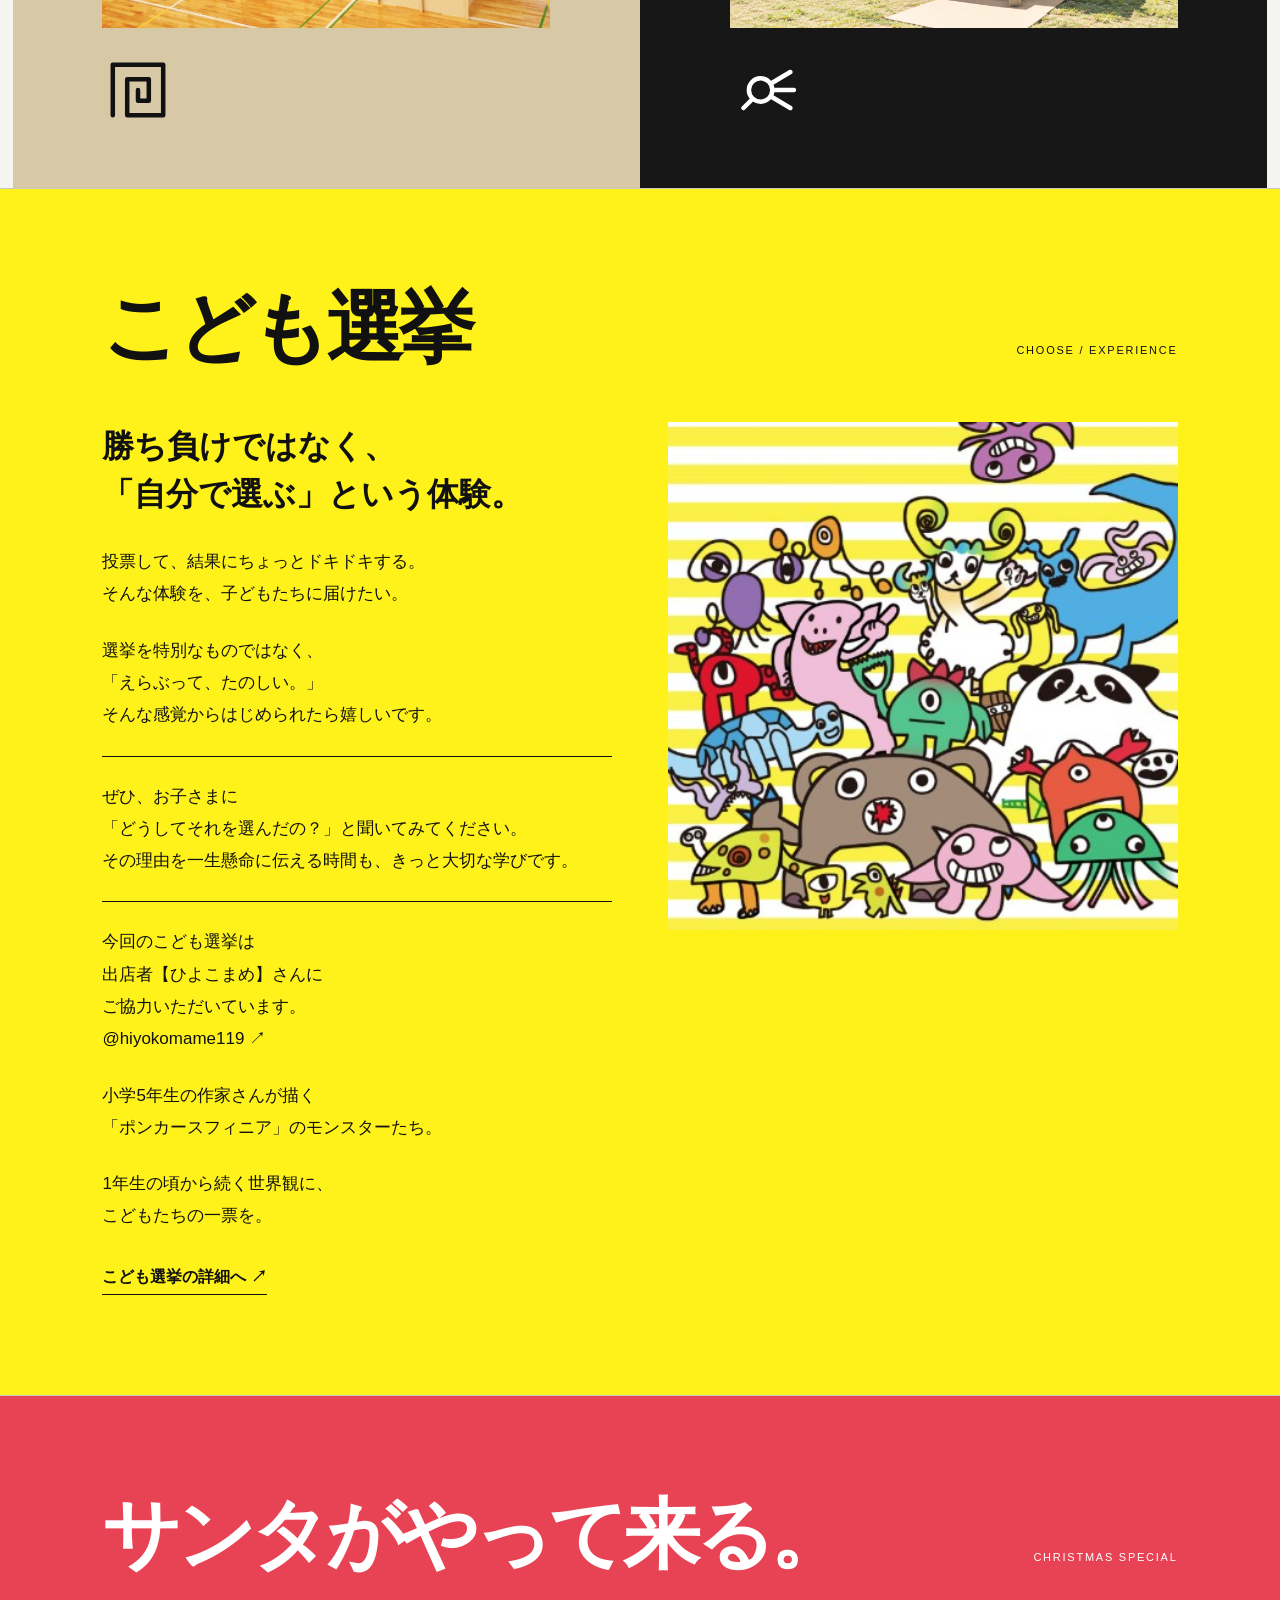
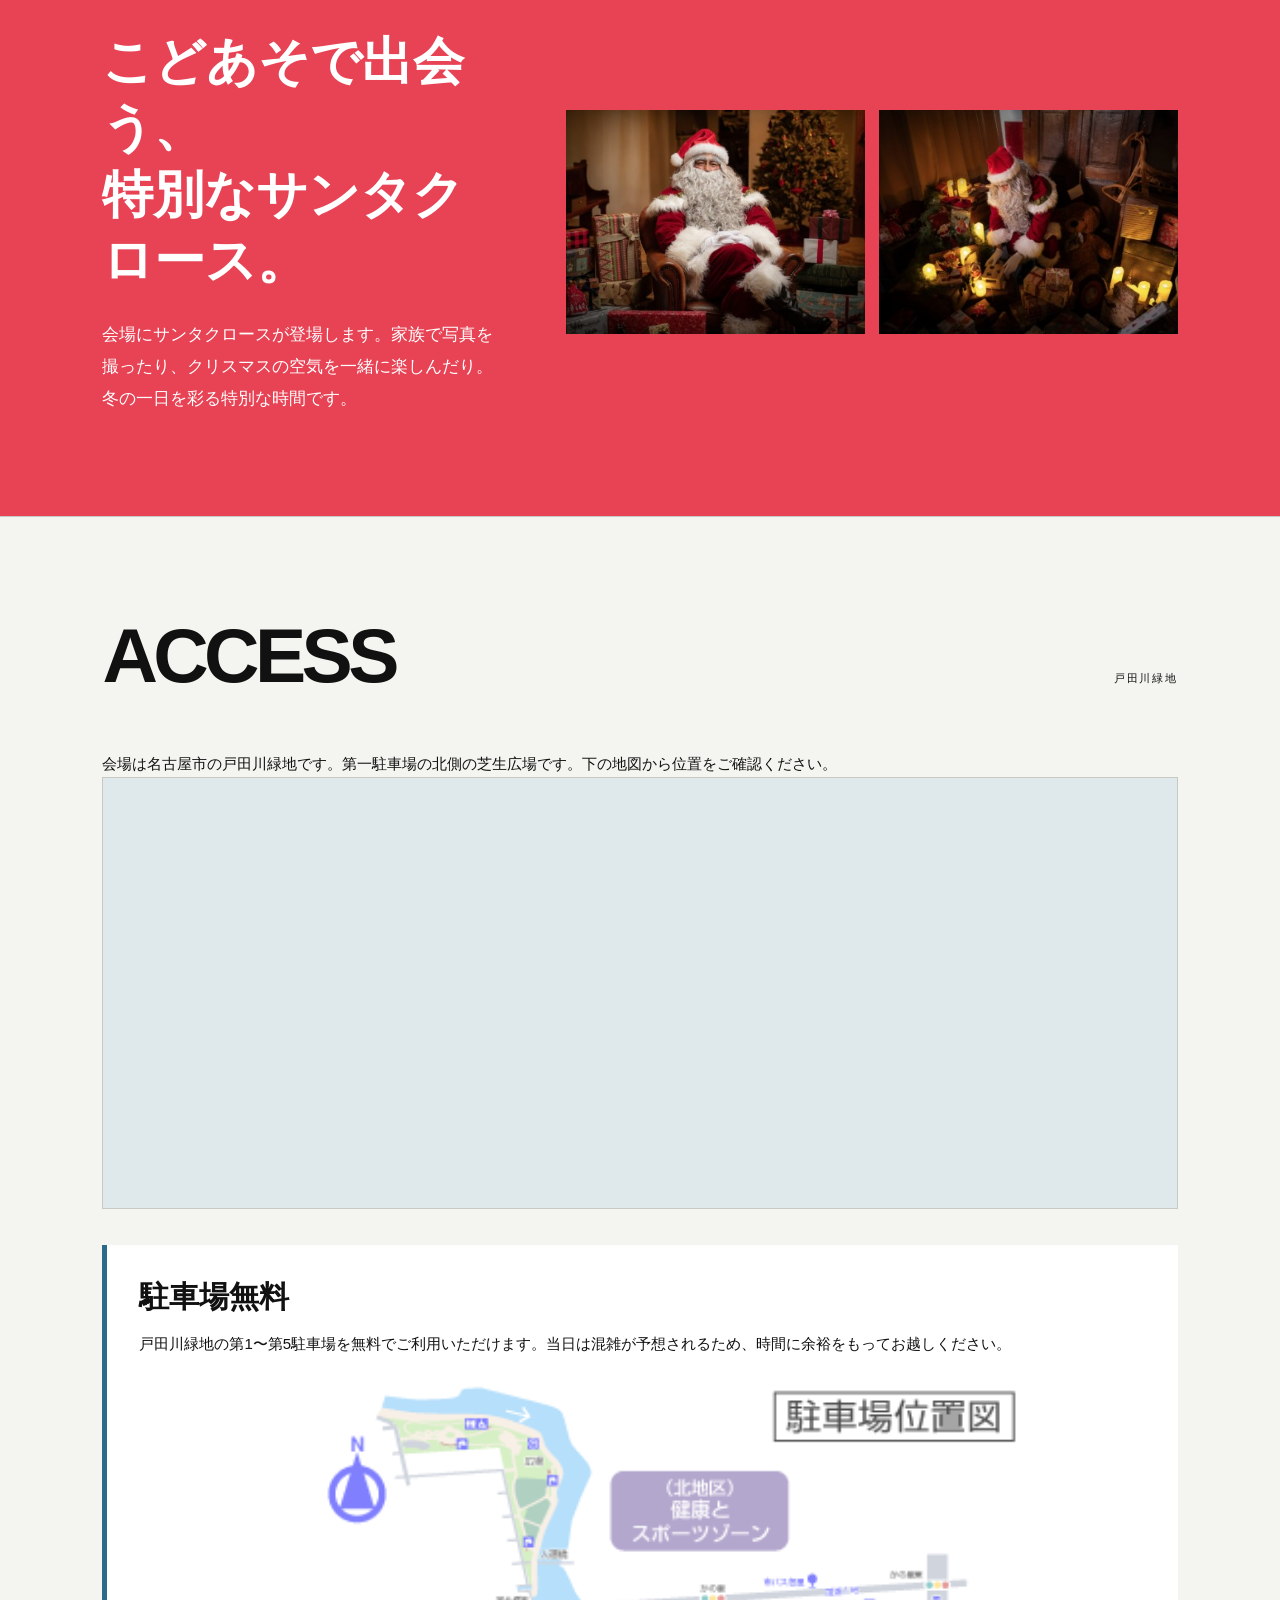
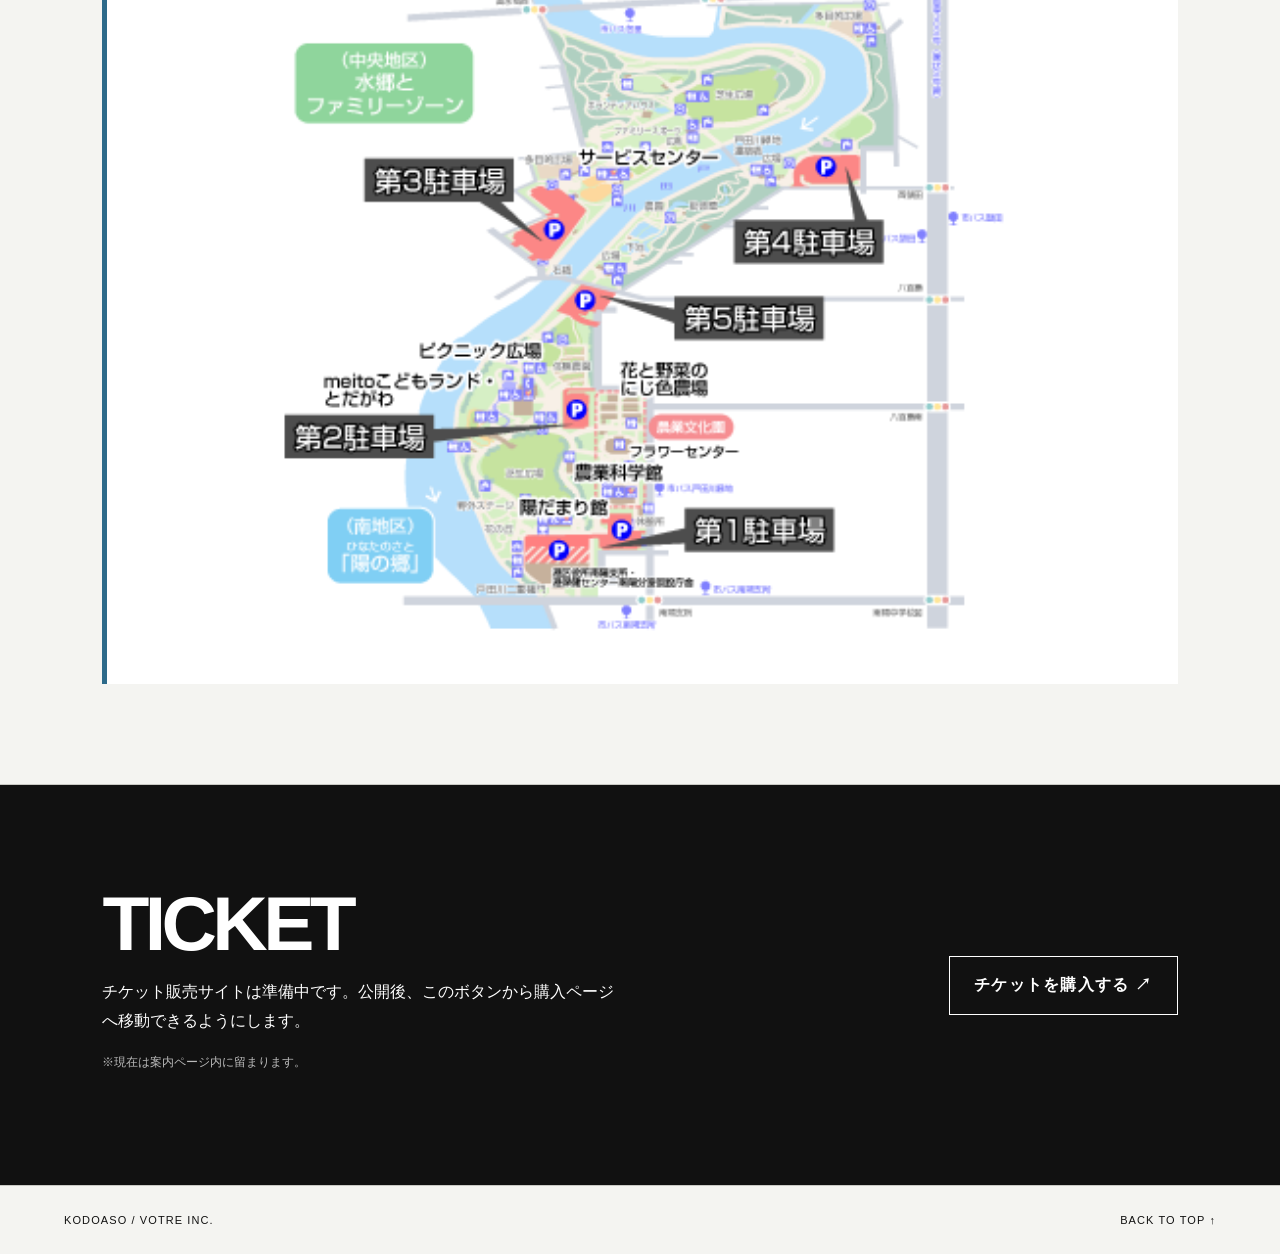
==== commit ca4d1bed: "Use natural activity text wrapping and remove workshop subtitle" ====
--- a/events/kodomoaso-fes-2026/index.html
+++ b/events/kodomoaso-fes-2026/index.html
@@ -75,7 +75,6 @@
 .program-item:nth-child(4n+3) .program-heading strong{--title-size:26px}
 .program-item:nth-child(4n+4) .program-heading strong{--title-size:22px}
 .program-item small{order:3;display:block;min-width:0;container-type:inline-size;font-size:14px;font-weight:600;line-height:1.8;color:inherit}
-.program-line{display:block;width:max-content;max-width:100%;font-size:min(1em,calc(100cqw / 14));line-height:1.8;letter-spacing:0;white-space:nowrap}
 .program-subtitle{display:block;font-size:min(14px,calc(100cqw / 14));font-weight:800;white-space:nowrap;margin-bottom:10px}
 .program-item.program-featured{grid-column:1/-1;grid-row:span 1;grid-template-columns:minmax(0,.38fr) minmax(0,.62fr);grid-template-rows:auto auto;column-gap:24px;align-items:start}
 .program-featured .program-heading{grid-column:1/-1;grid-row:1}
@@ -284,7 +283,7 @@
 <a class="program-item" href="#program"><div class="program-image-wrap"><img class="program-image" src="program-assets/picture-book-community.jpg" alt="屋外の絵本コーナーで親子と絵本を楽しむ様子"></div><div class="program-heading"><strong>絵本の世界</strong></div><small>絵本専門士の読み聞かせと自由に楽しめる絵本コーナー！<br>新しい絵本の魅力を発見♫</small></a>
 <a class="program-item" href="#program"><div class="program-image-wrap"><img class="program-image" src="program-assets/crayon-drawing.jpg" alt="クレヨンで自由に絵を描く子供の手"></div><div class="program-heading"><strong>自由にお絵かき</strong></div><small>正解のない自由なお絵描き！<br>安心な素材のクレヨンで小さな子も楽しく遊ぼう♫</small></a>
 <a class="program-item" href="#program"><div class="program-image-wrap"><img class="program-image" src="program-assets/stamp-rally-play.png" alt="スタンプラリーの用紙にスタンプを押す子供たち"></div><div class="program-heading"><strong>スタンプラリー</strong></div><small>会場を巡って隠れたスタンプを集める、家族みんなの小さな冒険です。</small></a>
-<a class="program-item" href="#program"><div class="program-image-wrap"><img class="program-image" src="program-assets/workshop-beads.png" alt="屋外のワークショップでビーズを選びアクセサリーを作る子供たち"></div><div class="program-heading"><strong>体験ワークショップ</strong></div><small><b class="program-subtitle">予約無し・人数制限あり</b>つくる、試す、夢中になる。子供の好奇心をひらく体験がそろいます。</small></a>
+<a class="program-item" href="#program"><div class="program-image-wrap"><img class="program-image" src="program-assets/workshop-beads.png" alt="屋外のワークショップでビーズを選びアクセサリーを作る子供たち"></div><div class="program-heading"><strong>体験ワークショップ</strong></div><small>つくる、試す、夢中になる。子供の好奇心をひらく体験がそろいます。</small></a>
 <a class="program-item program-featured" href="#program"><div class="program-image-wrap"><img class="program-image" src="program-assets/food-market-bowl.png" alt="フードトラックで料理を受け取る子供"></div><div class="program-heading"><strong>おいしいもの広場</strong></div><small>こだわりの詰まったおいしいものが大集合！<br>お昼ごはんはもちろん、おやつや軽食、ドリンクも。<br><br>作り手さんとの出会いも楽しみながら、<br>お気に入りの一品を見つけよう！</small></a>
 </div></div>
 <div class="section-head" id="timetable" style="margin-top:90px"><h2 class="japanese-heading">タイムテーブル</h2><span class="label">2026.12.06 SUN</span></div>
@@ -338,27 +337,6 @@
     title.style.setProperty('--title-width', String(width + 0.1));
   });
 }
-// Count visible characters, including combined marks, without changing the copy.
-const segmenter = typeof Intl.Segmenter === 'function'
-  ? new Intl.Segmenter('ja', { granularity: 'grapheme' })
-  : null;
-document.querySelectorAll('.program-item small').forEach(description => {
-  const subtitle = description.querySelector('.program-subtitle');
-  const copy = description.cloneNode(true);
-  copy.querySelector('.program-subtitle')?.remove();
-  const text = copy.textContent.trim();
-  const characters = segmenter
-    ? Array.from(segmenter.segment(text), part => part.segment)
-    : Array.from(text);
-  const lines = [];
-  for (let index = 0; index < characters.length; index += 14) {
-    const line = document.createElement('span');
-    line.className = 'program-line';
-    line.textContent = characters.slice(index, index + 14).join('');
-    lines.push(line);
-  }
-  description.replaceChildren(...(subtitle ? [subtitle] : []), ...lines);
-});
 </script>
 </body>
 </html>
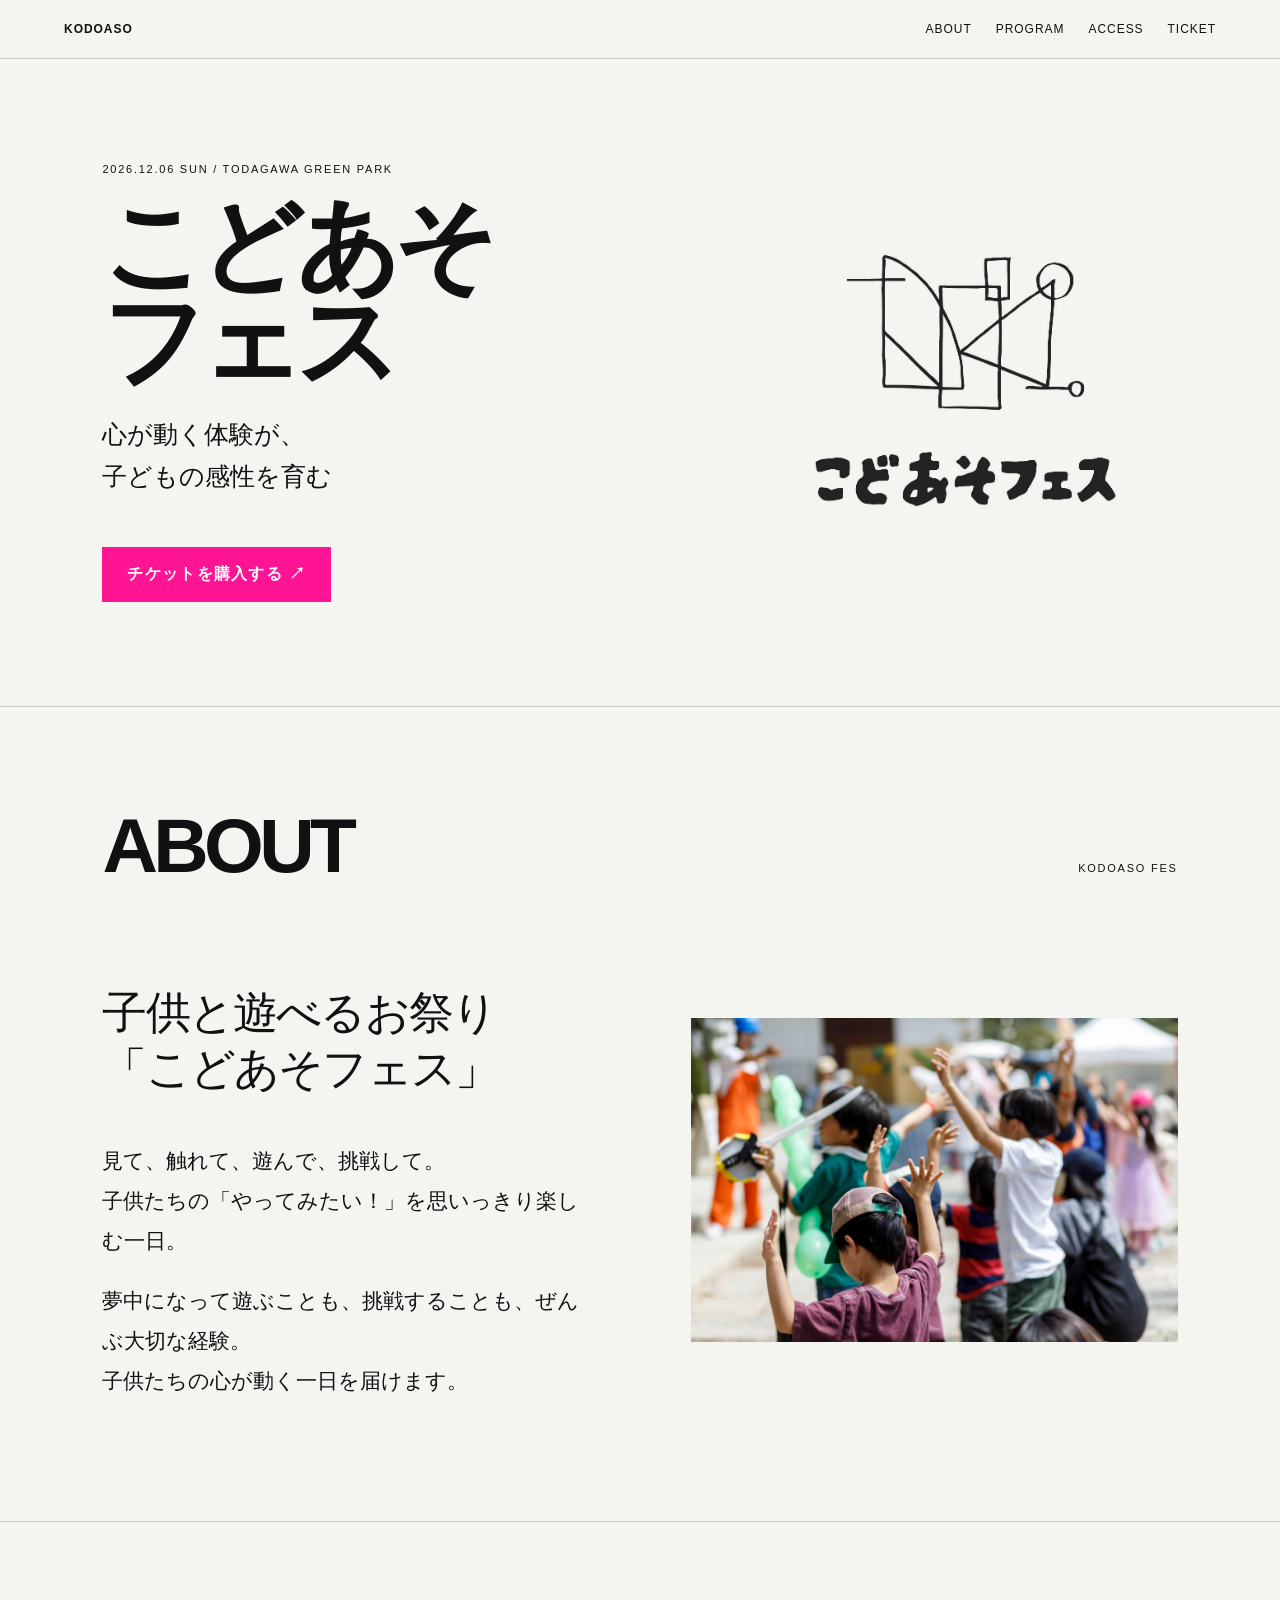
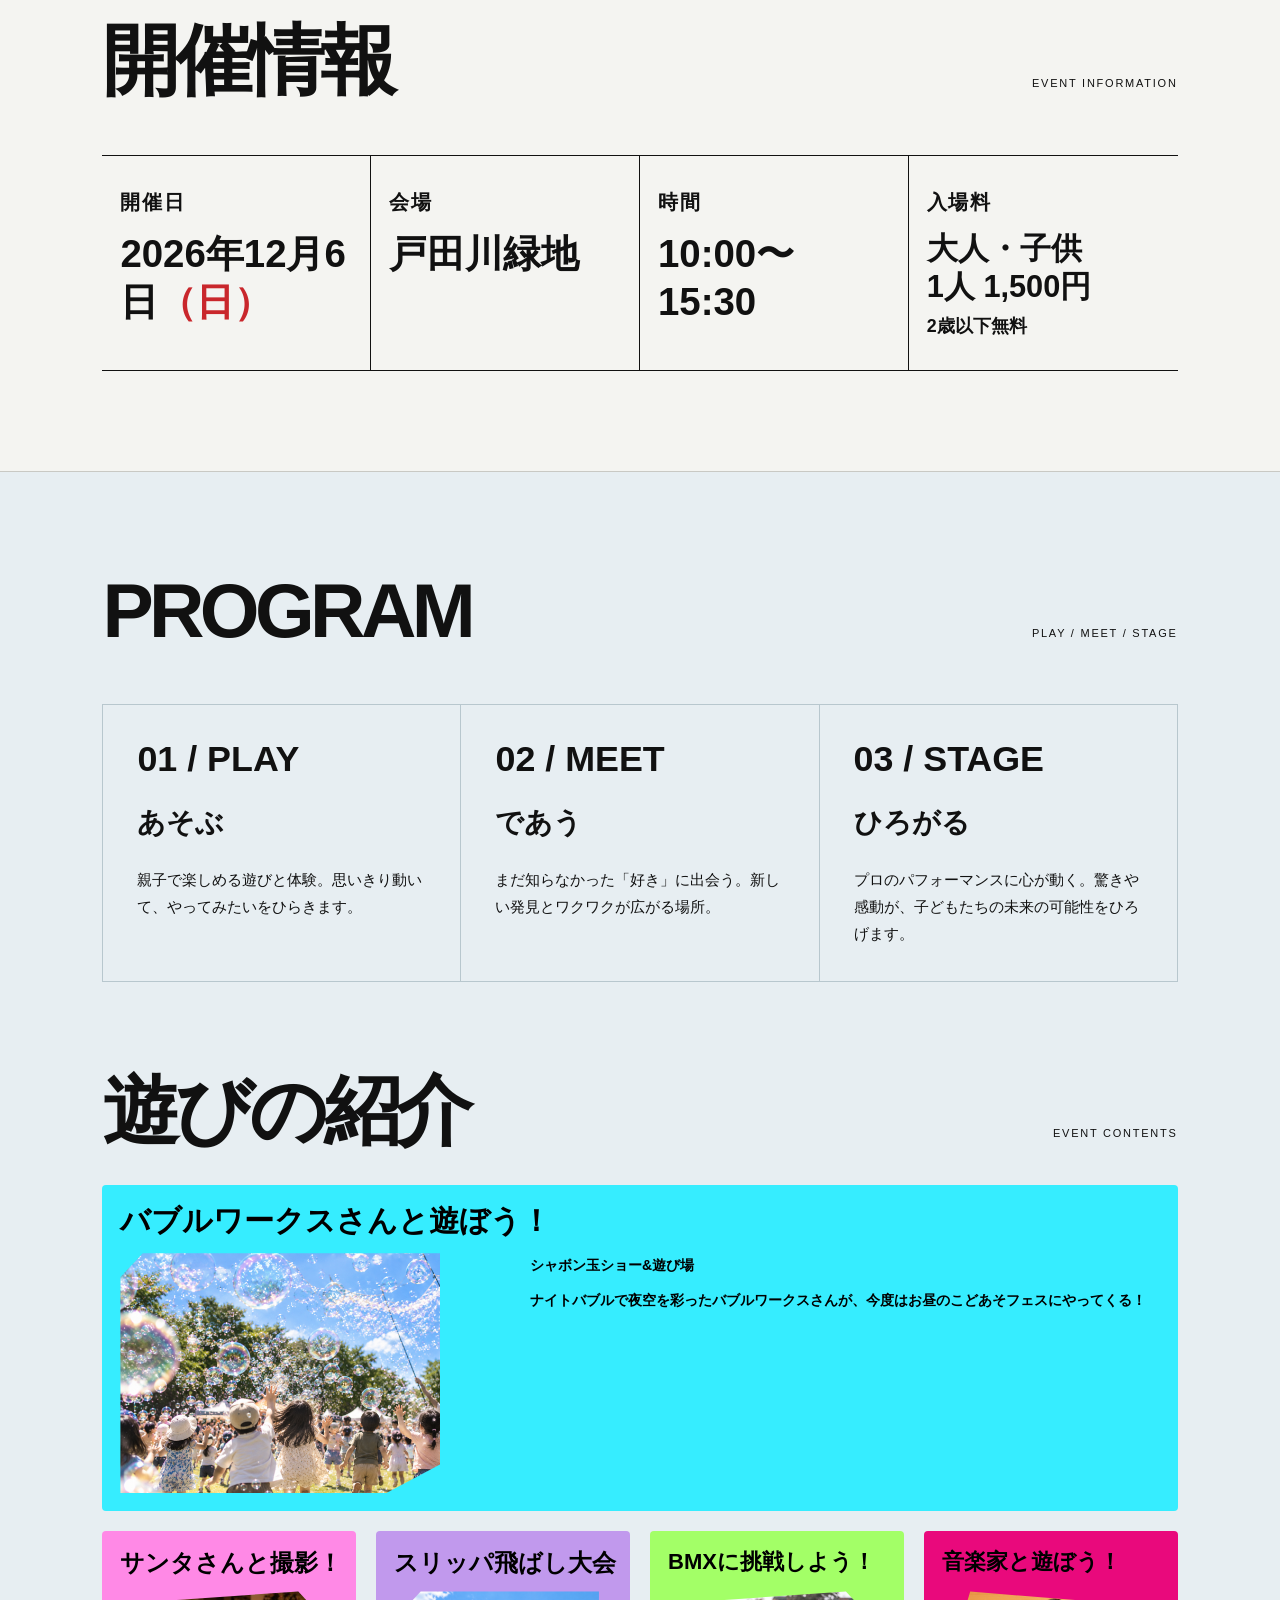
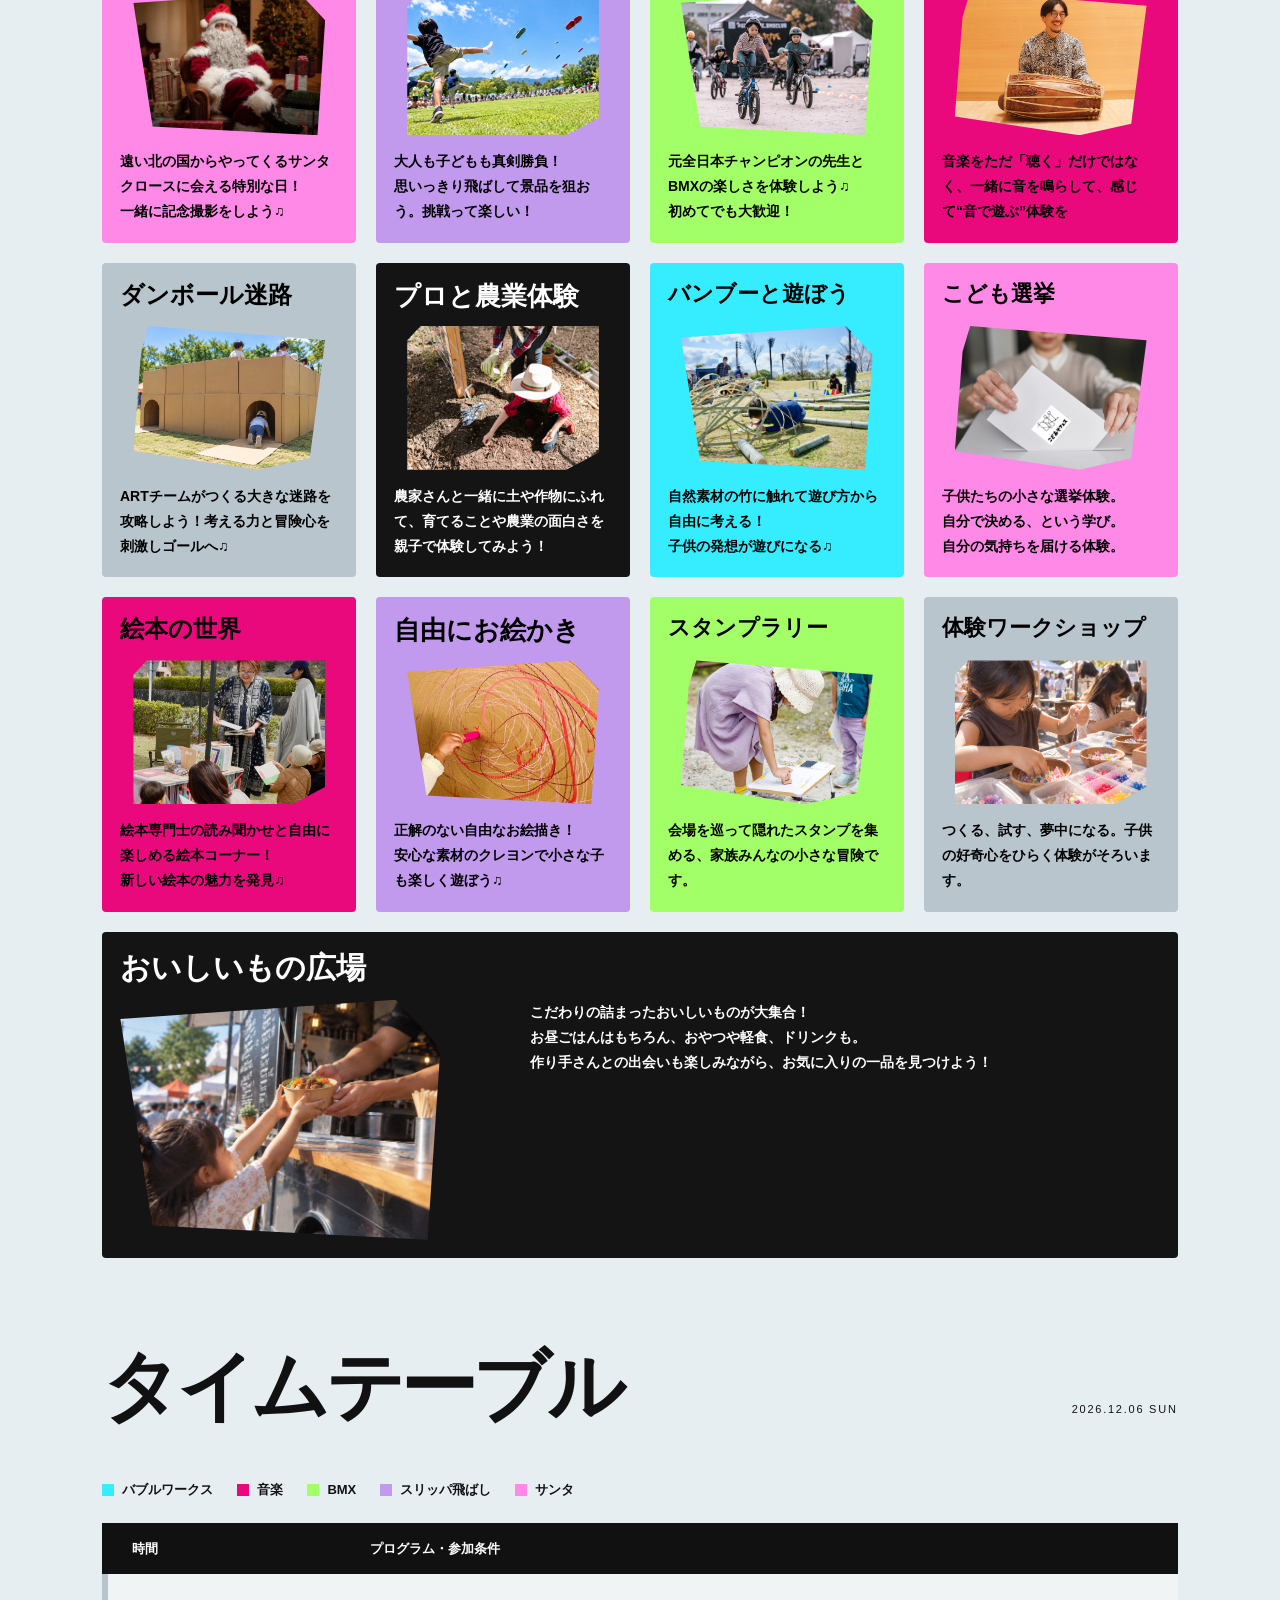
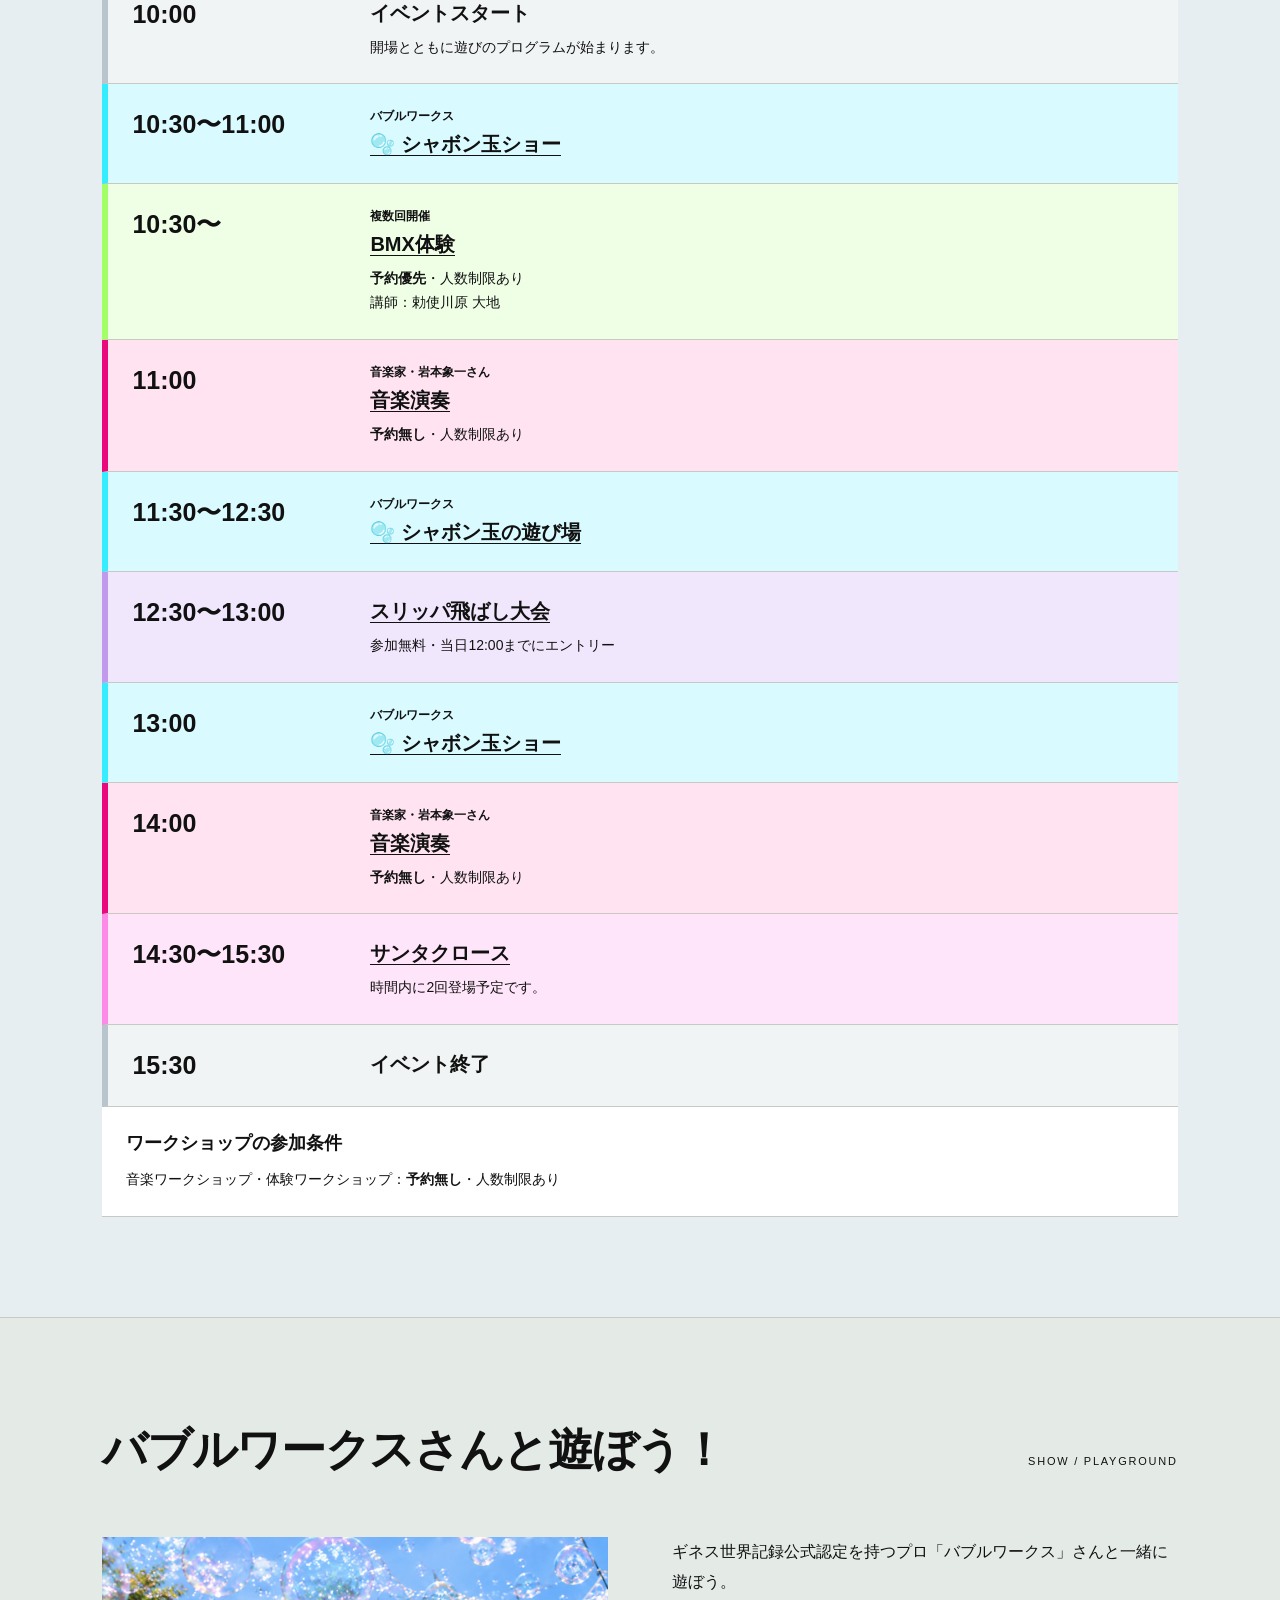
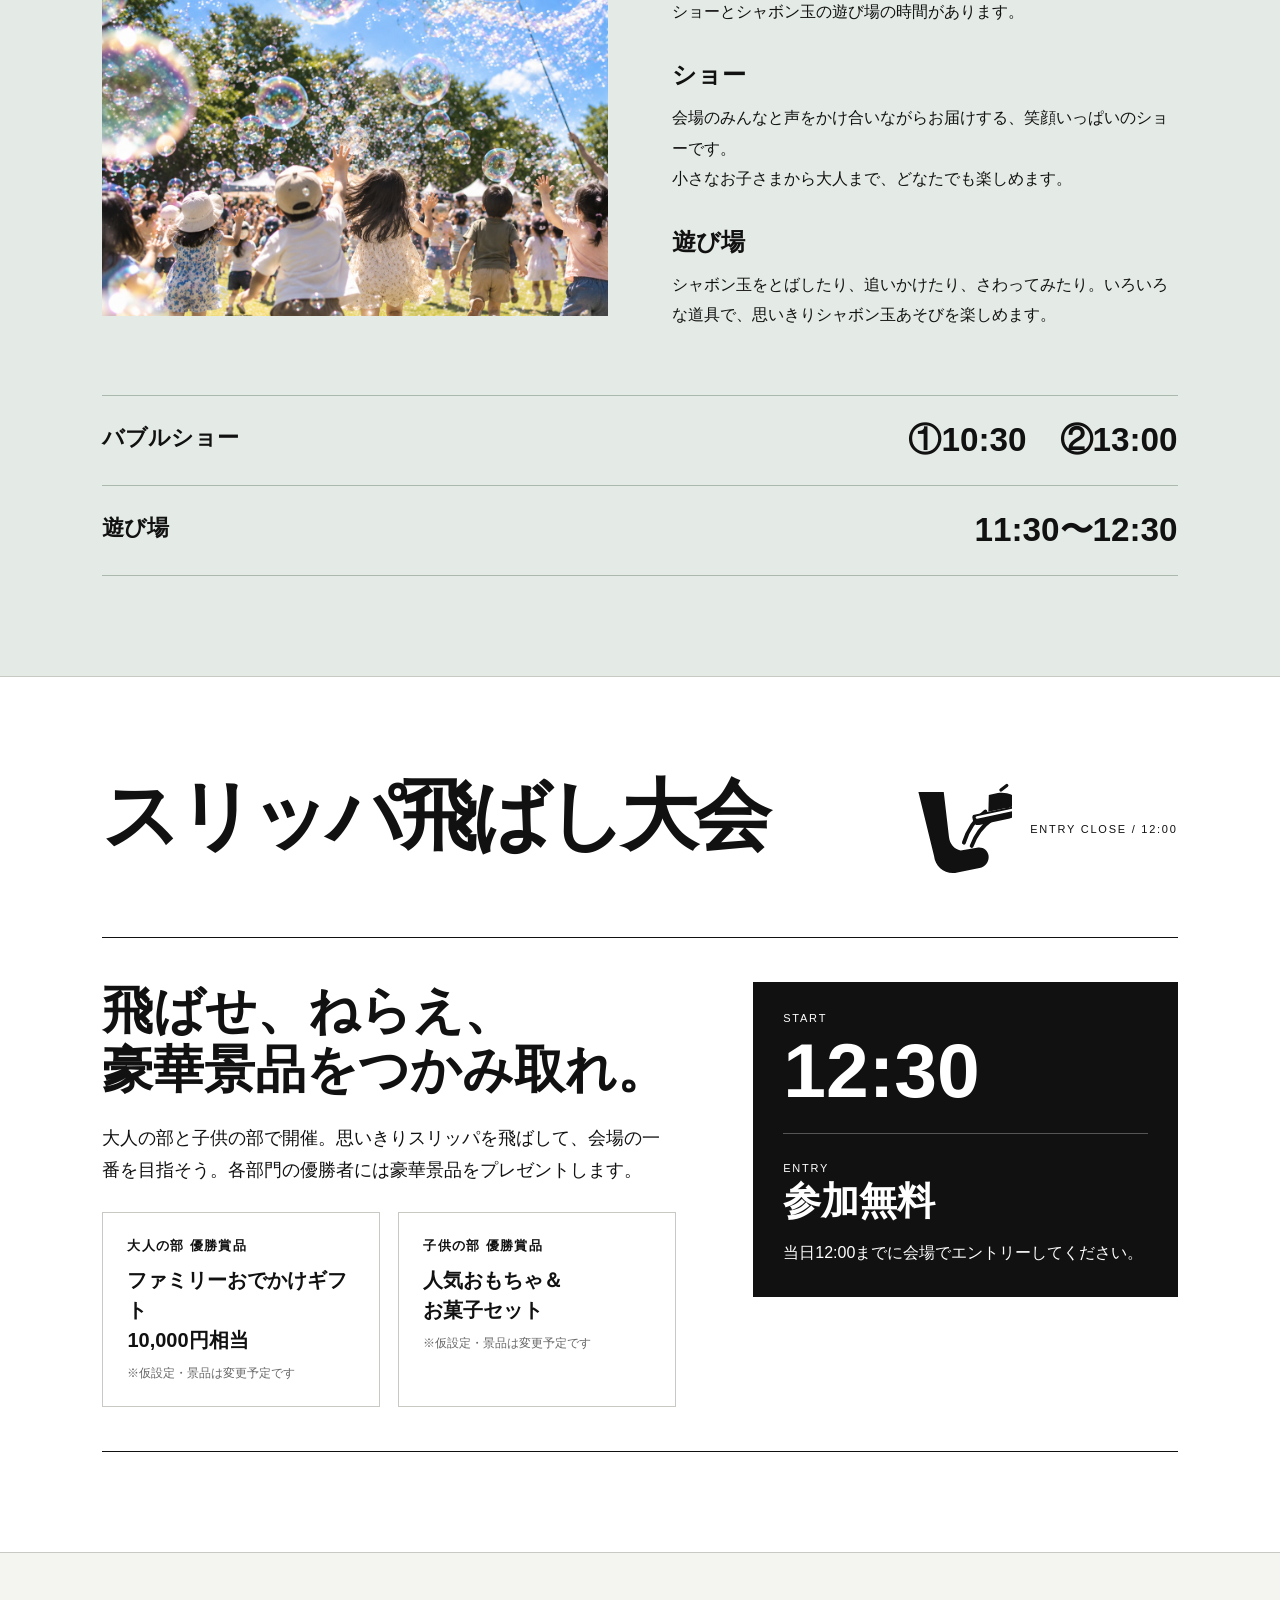
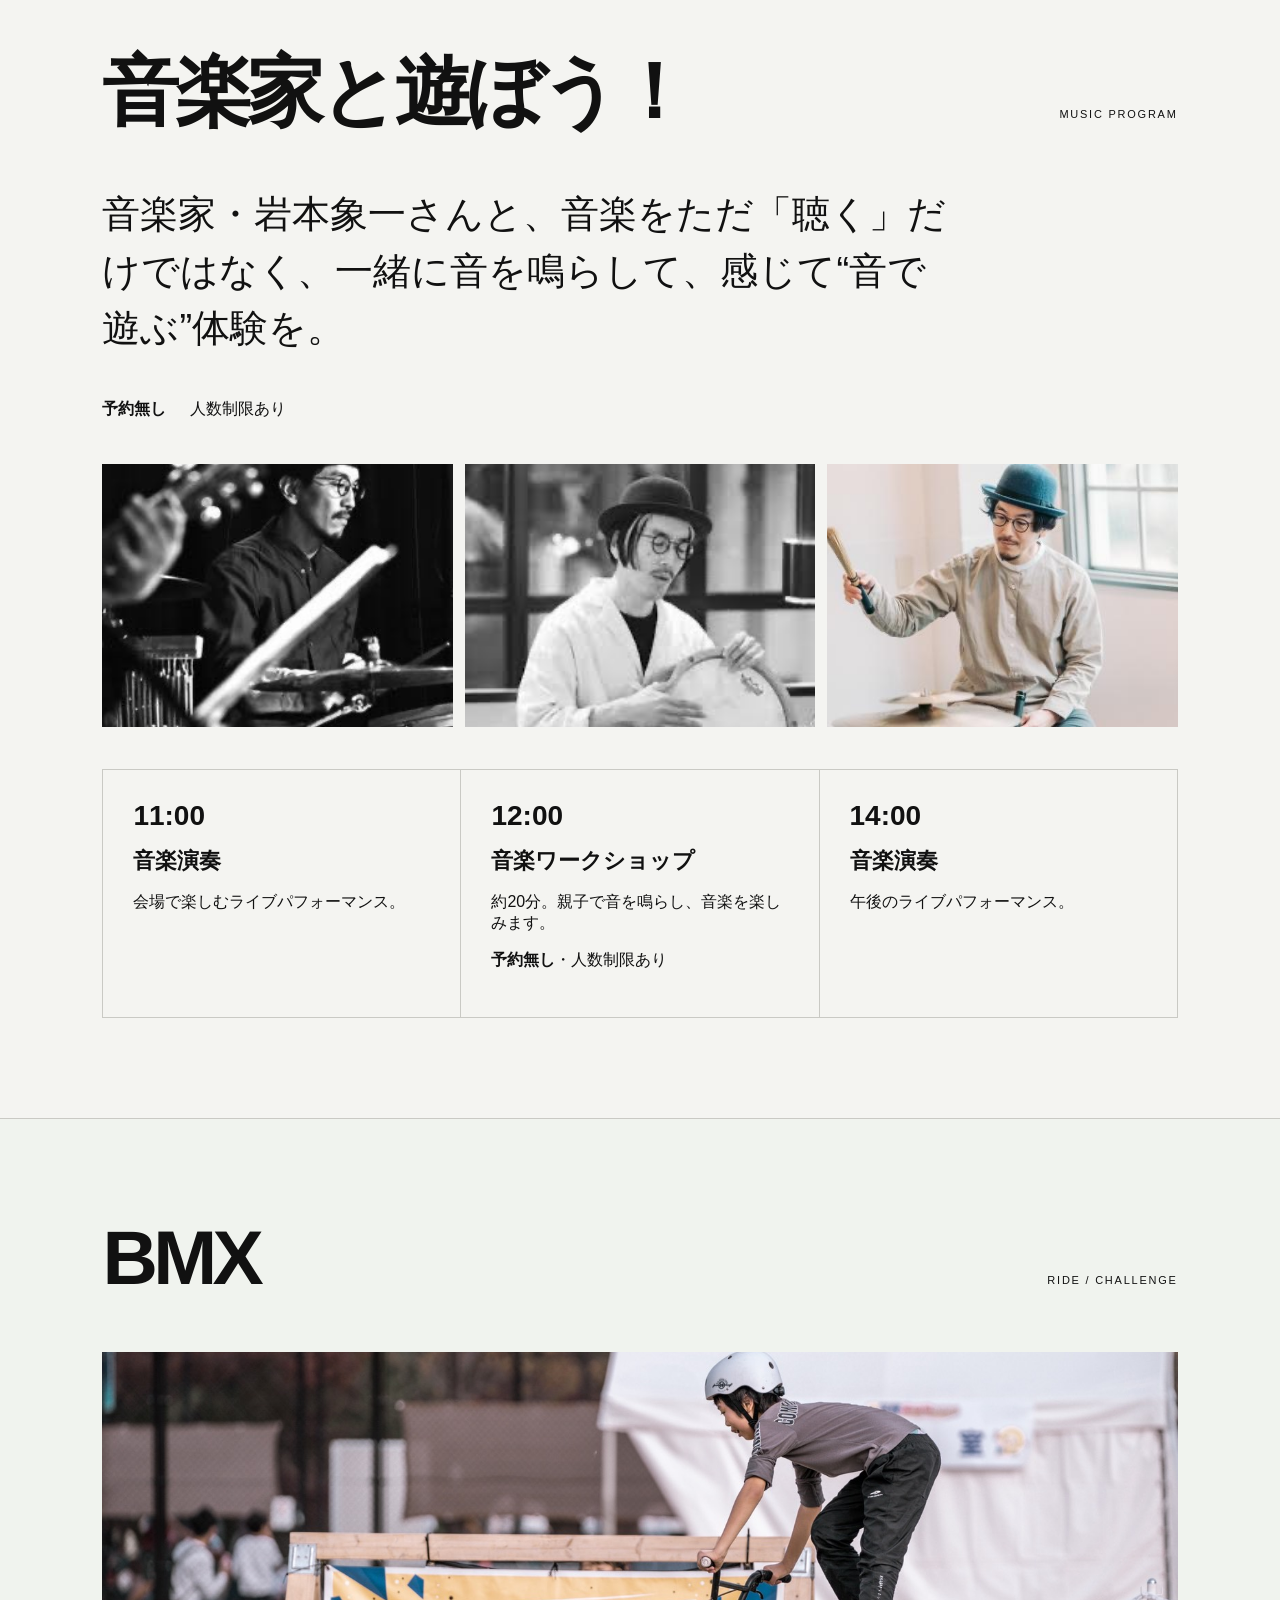
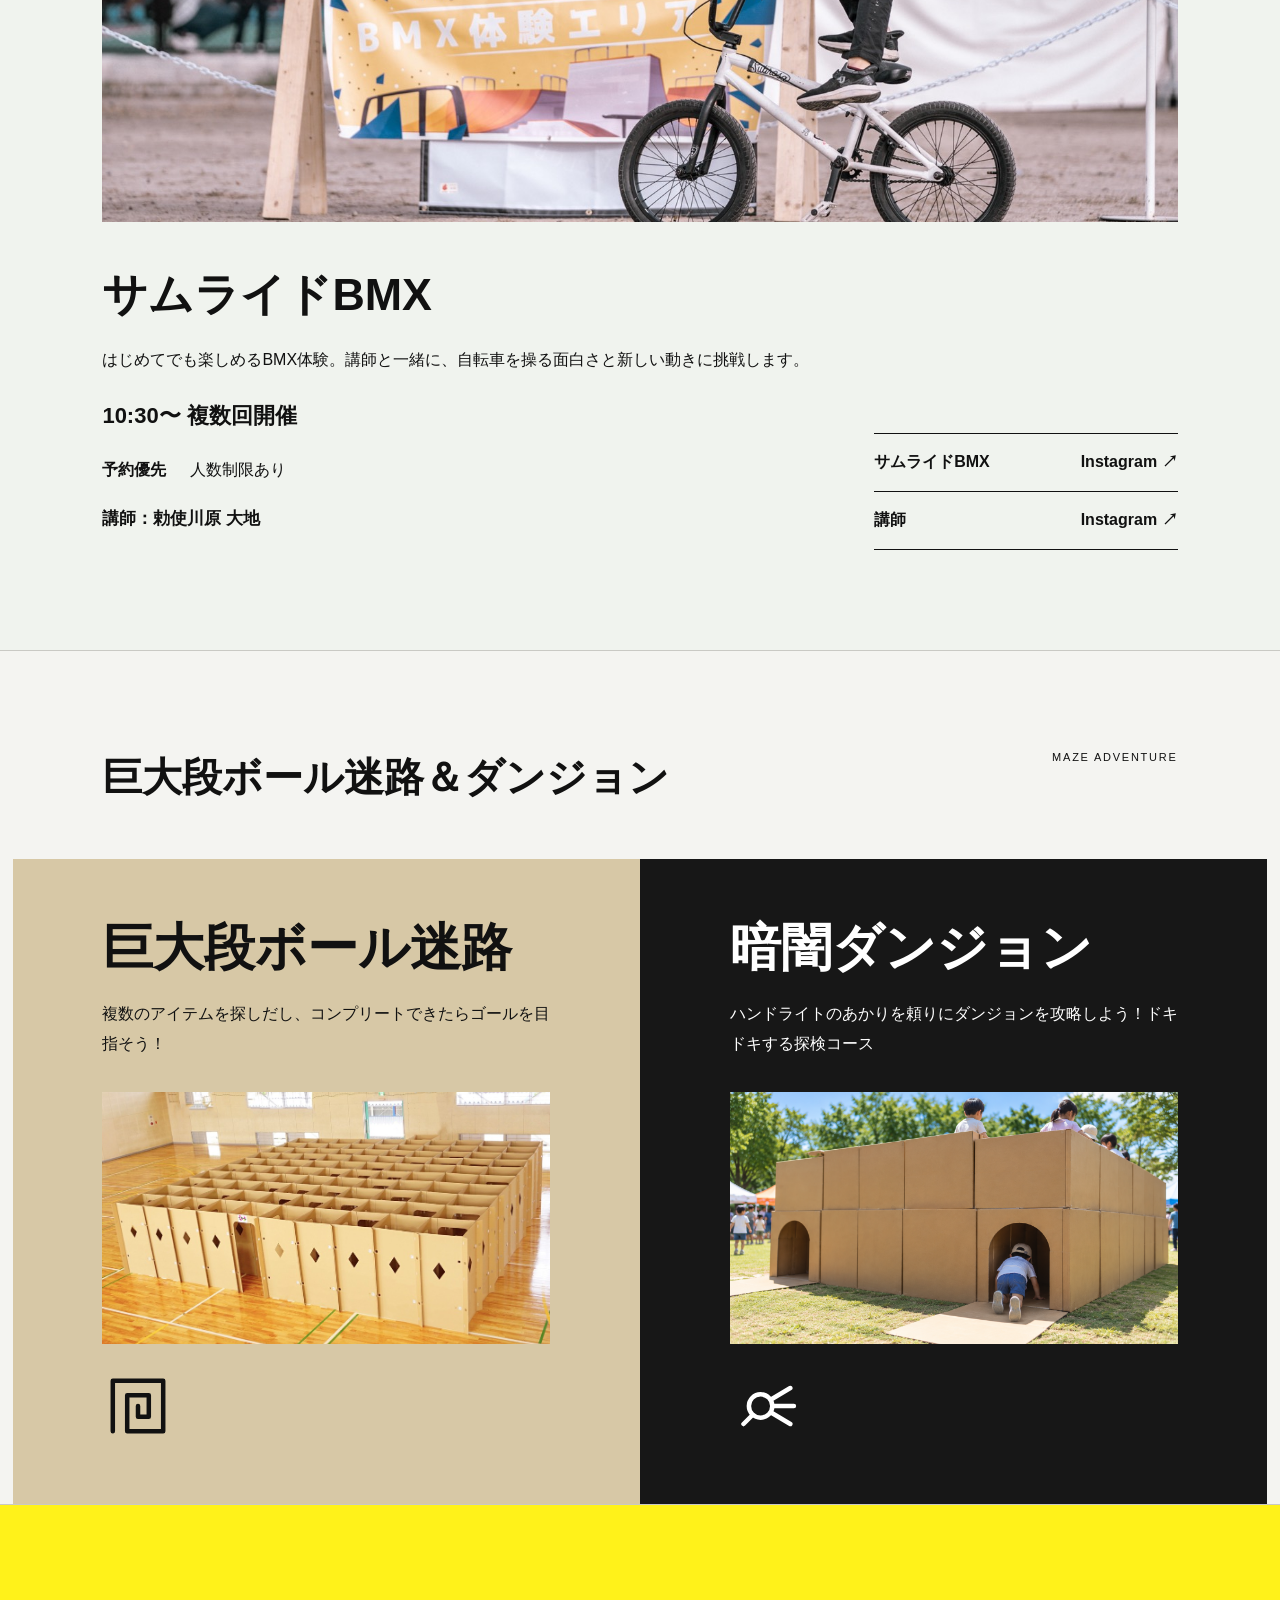
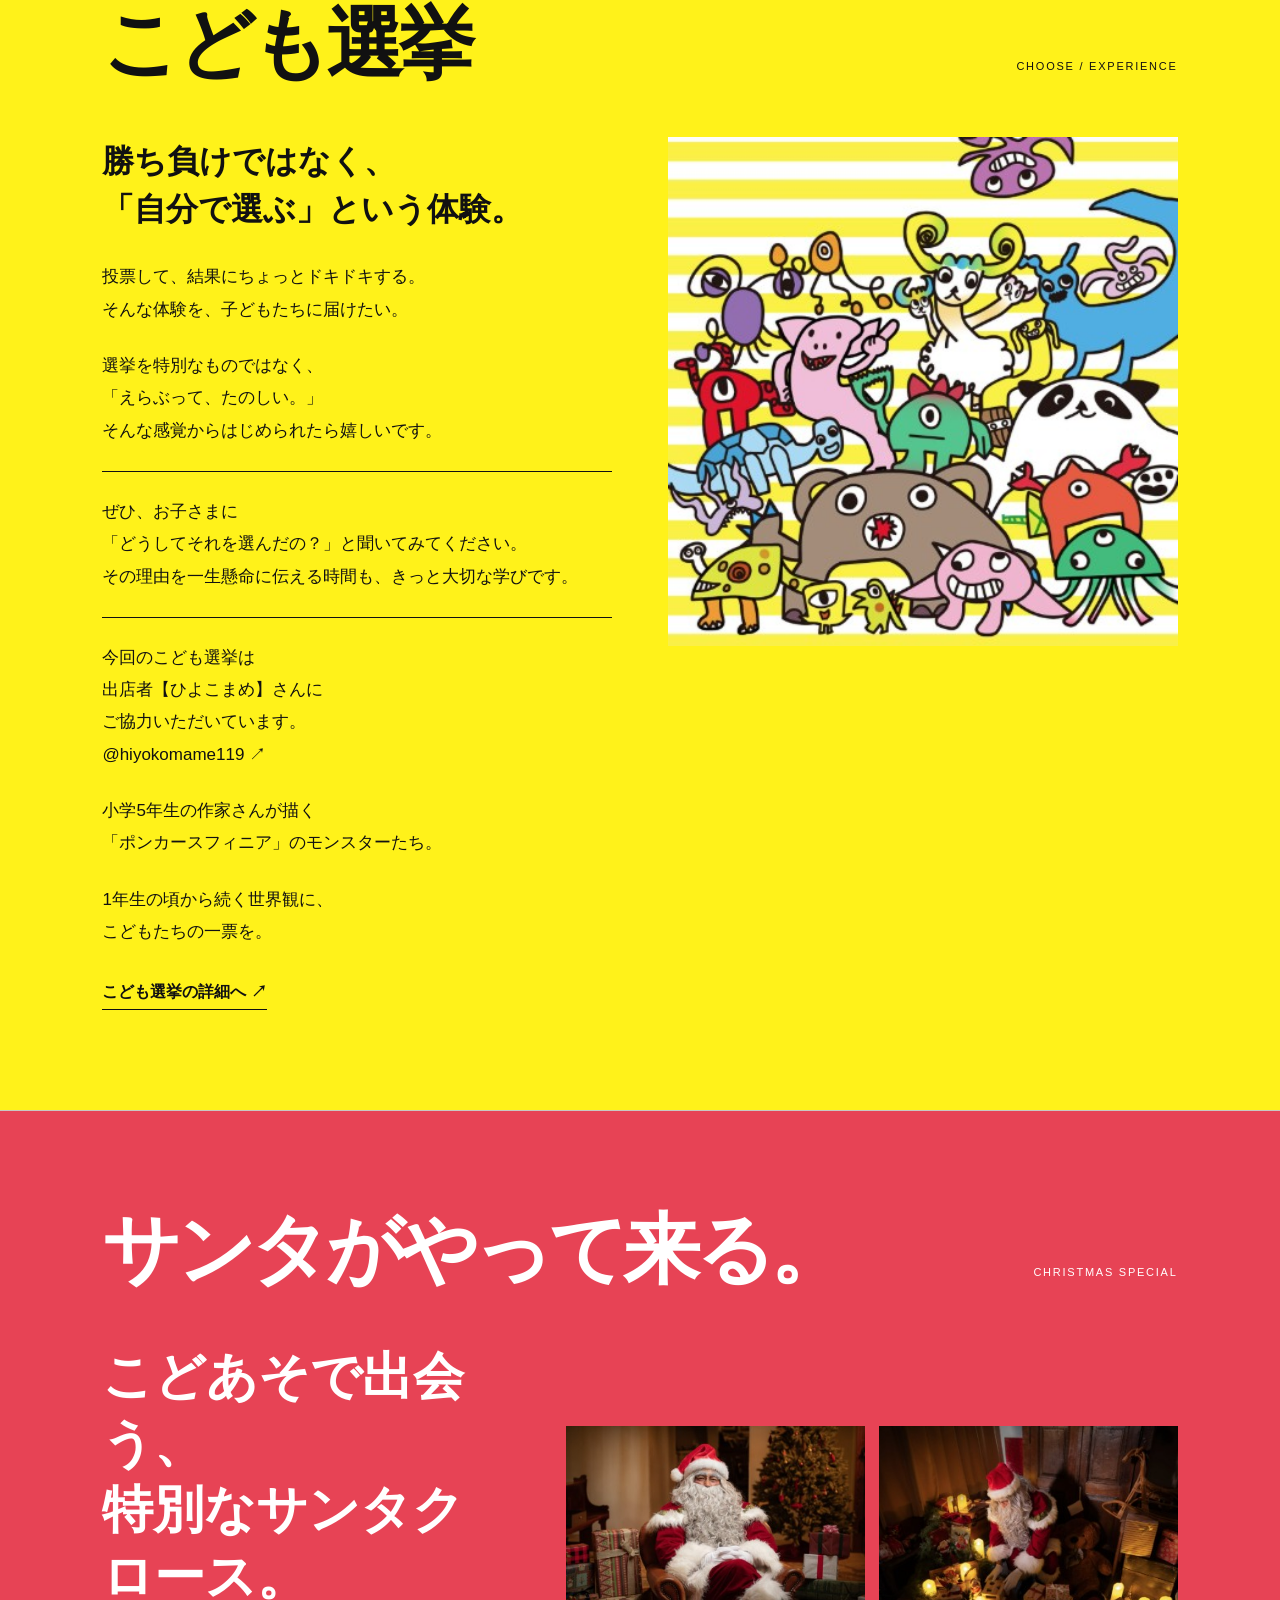
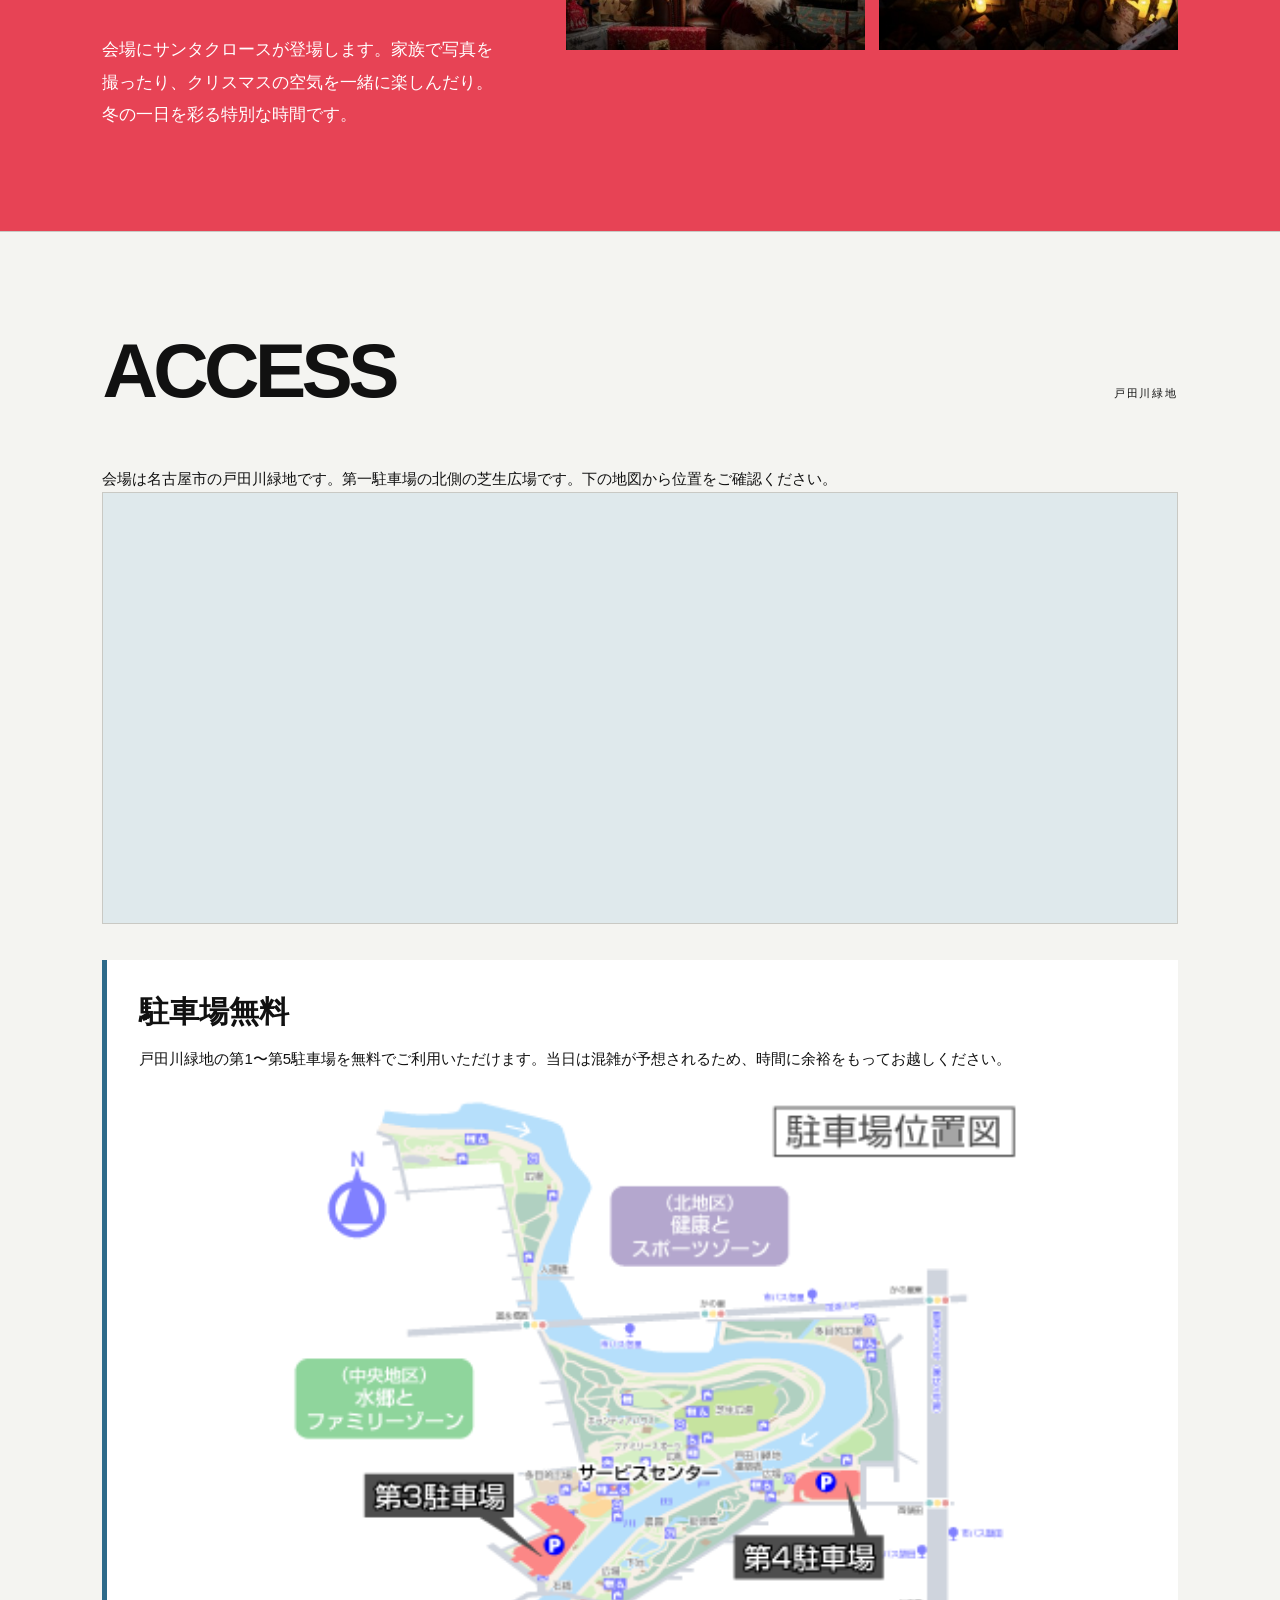
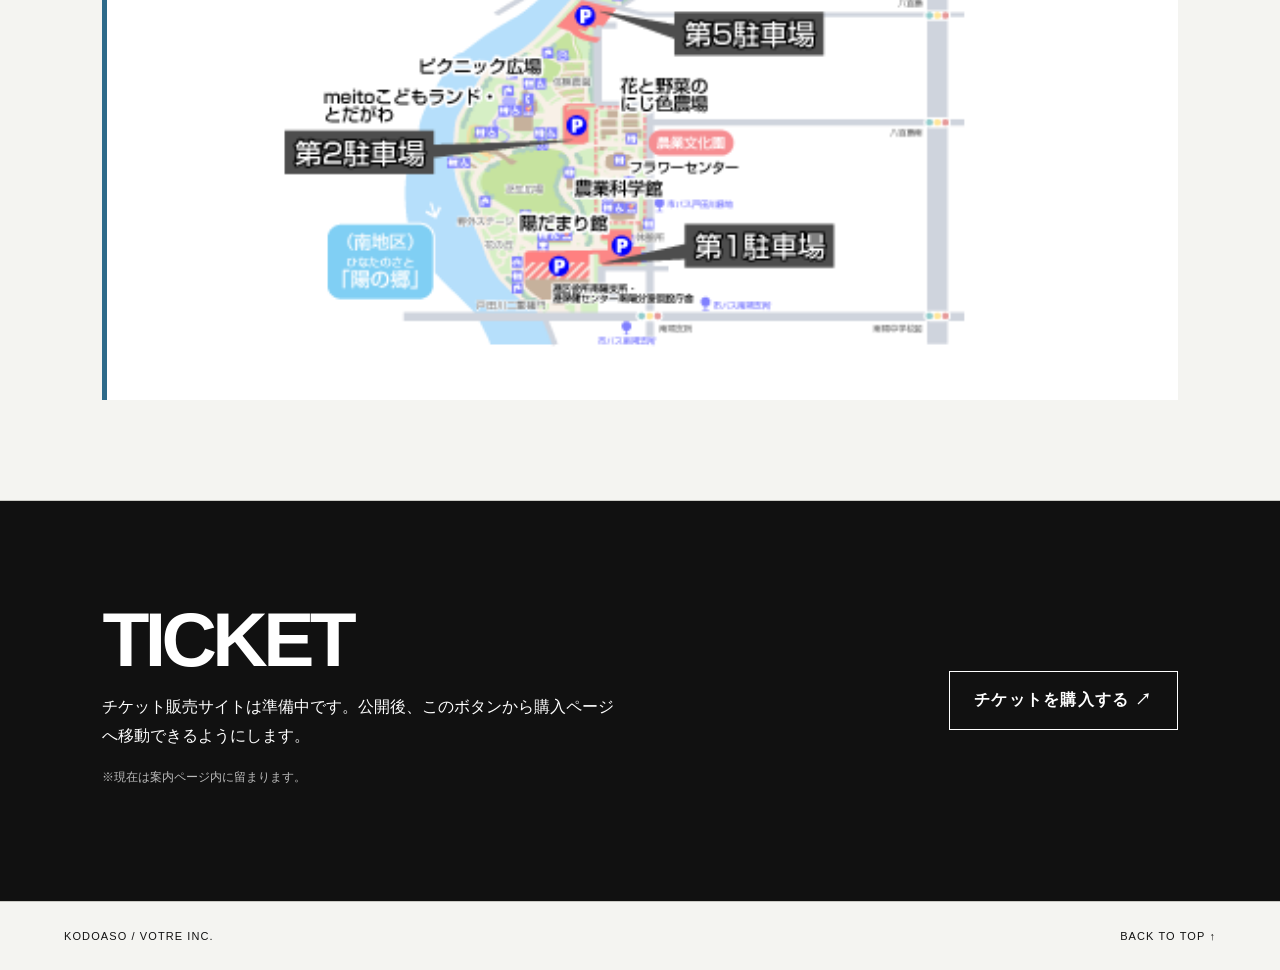
==== commit 6a5f5f82: "Clarify bubble show details and update activity copy" ====
--- a/events/kodomoaso-fes-2026/index.html
+++ b/events/kodomoaso-fes-2026/index.html
@@ -108,11 +108,13 @@
 .bmx-instructor{font-size:17px;font-weight:700;margin:0 0 20px}
 .feature-lead{font-size:clamp(18px,2.2vw,28px);line-height:1.65;max-width:900px;margin:0}
 .bubble-section{background:#e4ebe6;color:var(--ink)}
-.bubble-section h2{color:var(--ink)}
-.bubble-layout{display:grid;grid-template-columns:.85fr 1.15fr;gap:5vw;align-items:start}
-.bubble-photo{display:block;width:100%;aspect-ratio:16/7;object-fit:cover;margin-bottom:42px}
-.bubble-schedule{border-top:1px solid #aab8ad}
-.bubble-slot{display:grid;grid-template-columns:190px 1fr;gap:24px;padding:22px 0;border-bottom:1px solid #aab8ad}
+.bubble-section h2{color:var(--ink);font-size:clamp(28px,3.5vw,48px);line-height:1.4;letter-spacing:-.03em}
+.bubble-layout{display:grid;grid-template-columns:minmax(0,1fr) minmax(0,1fr);gap:5vw;align-items:start}
+.bubble-photo{display:block;width:100%;aspect-ratio:4/3;object-fit:cover;margin:0}
+.bubble-content p{font-size:16px;line-height:1.9;margin:0 0 24px}
+.bubble-content h3{font-size:24px;line-height:1.4;margin:30px 0 12px}
+.bubble-schedule{border-top:1px solid #aab8ad;margin-top:40px}
+.bubble-slot{display:grid;grid-template-columns:minmax(0,1fr) auto;gap:24px;align-items:center;padding:22px 0;border-bottom:1px solid #aab8ad}
 .bubble-slot time{font-size:clamp(22px,2.6vw,34px);font-weight:800}
 .bubble-slot h3{font-size:22px;margin:3px 0 8px}
 .bubble-slot p{color:#46534a;line-height:1.7;margin:0}
@@ -284,7 +286,7 @@
 <a class="program-item" href="#program"><div class="program-image-wrap"><img class="program-image" src="program-assets/crayon-drawing.jpg" alt="クレヨンで自由に絵を描く子供の手"></div><div class="program-heading"><strong>自由にお絵かき</strong></div><small>正解のない自由なお絵描き！<br>安心な素材のクレヨンで小さな子も楽しく遊ぼう♫</small></a>
 <a class="program-item" href="#program"><div class="program-image-wrap"><img class="program-image" src="program-assets/stamp-rally-play.png" alt="スタンプラリーの用紙にスタンプを押す子供たち"></div><div class="program-heading"><strong>スタンプラリー</strong></div><small>会場を巡って隠れたスタンプを集める、家族みんなの小さな冒険です。</small></a>
 <a class="program-item" href="#program"><div class="program-image-wrap"><img class="program-image" src="program-assets/workshop-beads.png" alt="屋外のワークショップでビーズを選びアクセサリーを作る子供たち"></div><div class="program-heading"><strong>体験ワークショップ</strong></div><small>つくる、試す、夢中になる。子供の好奇心をひらく体験がそろいます。</small></a>
-<a class="program-item program-featured" href="#program"><div class="program-image-wrap"><img class="program-image" src="program-assets/food-market-bowl.png" alt="フードトラックで料理を受け取る子供"></div><div class="program-heading"><strong>おいしいもの広場</strong></div><small>こだわりの詰まったおいしいものが大集合！<br>お昼ごはんはもちろん、おやつや軽食、ドリンクも。<br><br>作り手さんとの出会いも楽しみながら、<br>お気に入りの一品を見つけよう！</small></a>
+<a class="program-item program-featured" href="#program"><div class="program-image-wrap"><img class="program-image" src="program-assets/food-market-bowl.png" alt="フードトラックで料理を受け取る子供"></div><div class="program-heading"><strong>おいしいもの広場</strong></div><small>こだわりの詰まったおいしいものが大集合！<br>お昼ごはんはもちろん、おやつや軽食、ドリンクも。<br>作り手さんとの出会いも楽しみながら、お気に入りの一品を見つけよう！</small></a>
 </div></div>
 <div class="section-head" id="timetable" style="margin-top:90px"><h2 class="japanese-heading">タイムテーブル</h2><span class="label">2026.12.06 SUN</span></div>
 <ul class="schedule-legend" aria-label="プログラムの色分け"><li class="schedule-bubble">バブルワークス</li><li class="schedule-music">音楽</li><li class="schedule-bmx">BMX</li><li class="schedule-slipper">スリッパ飛ばし</li><li class="schedule-santa">サンタ</li></ul>
@@ -296,14 +298,30 @@
 <div class="schedule-row schedule-music"><time>11:00</time><div><span class="schedule-type">音楽家・岩本象一さん</span><strong><a class="schedule-name" href="#music">音楽演奏</a></strong><p><b>予約無し</b>・人数制限あり</p></div></div>
 <div class="schedule-row schedule-bubble"><time>11:30〜12:30</time><div><span class="schedule-type">バブルワークス</span><strong><a class="schedule-name" href="#bubble-works">🫧 シャボン玉の遊び場</a></strong></div></div>
 <div class="schedule-row schedule-slipper"><time>12:30〜13:00</time><div><strong><a class="schedule-name" href="#slipper-contest">スリッパ飛ばし大会</a></strong><p>参加無料・当日12:00までにエントリー</p></div></div>
-<div class="schedule-row schedule-bubble"><time>13:15〜13:45</time><div><span class="schedule-type">バブルワークス</span><strong><a class="schedule-name" href="#bubble-works">🫧 シャボン玉ショー</a></strong></div></div>
+<div class="schedule-row schedule-bubble"><time>13:00</time><div><span class="schedule-type">バブルワークス</span><strong><a class="schedule-name" href="#bubble-works">🫧 シャボン玉ショー</a></strong></div></div>
 <div class="schedule-row schedule-music"><time>14:00</time><div><span class="schedule-type">音楽家・岩本象一さん</span><strong><a class="schedule-name" href="#music">音楽演奏</a></strong><p><b>予約無し</b>・人数制限あり</p></div></div>
 <div class="schedule-row schedule-santa" id="santa-program"><time>14:30〜15:30</time><div><strong><a class="schedule-name" href="#santa-arrives">サンタクロース</a></strong><p>時間内に2回登場予定です。</p></div></div>
 <div class="schedule-row schedule-gate"><time>15:30</time><div><strong>イベント終了</strong></div></div>
 </div>
 <aside class="schedule-notes"><h3>ワークショップの参加条件</h3><p>音楽ワークショップ・体験ワークショップ：<b>予約無し</b>・人数制限あり</p></aside>
 </section>
-<section class="section bubble-section" id="bubble-works"><div class="section-head"><h2>BUBBLE WORKS</h2><span class="label">SHOW / PLAYGROUND</span></div><img class="bubble-photo" src="program-assets/bubble-daytime.png" alt="青空の下でシャボン玉を楽しむ子供たち"><div class="bubble-layout"><div><p class="feature-lead">午前と午後のシャボン玉ショーと、自由に楽しめる遊び場。家族みんなでシャボン玉の景色を楽しめるプログラムです。</p></div><div class="bubble-schedule"><article class="bubble-slot"><time>10:30〜11:00</time><div><h3>🫧 シャボン玉ショー</h3><p>午前の空いっぱいに広がるシャボン玉を楽しもう。</p></div></article><article class="bubble-slot"><time>11:30〜12:30</time><div><h3>🫧 シャボン玉の遊び場</h3><p>子供たちが自分で遊べる体験時間です。</p></div></article><article class="bubble-slot"><time>13:15〜13:45</time><div><h3>🫧 シャボン玉ショー</h3><p>午後から来場する家族も楽しめる2回目のショー。</p></div></article></div></div></section>
+<section class="section bubble-section" id="bubble-works">
+<div class="section-head"><h2>バブルワークスさんと遊ぼう！</h2><span class="label">SHOW / PLAYGROUND</span></div>
+<div class="bubble-layout">
+<img class="bubble-photo" src="program-assets/bubble-daytime.png" alt="青空の下でシャボン玉を楽しむ子供たち">
+<div class="bubble-content">
+<p>ギネス世界記録公式認定を持つプロ「バブルワークス」さんと一緒に遊ぼう。<br>ショーとシャボン玉の遊び場の時間があります。</p>
+<h3>ショー</h3>
+<p>会場のみんなと声をかけ合いながらお届けする、笑顔いっぱいのショーです。<br>小さなお子さまから大人まで、どなたでも楽しめます。</p>
+<h3>遊び場</h3>
+<p>シャボン玉をとばしたり、追いかけたり、さわってみたり。いろいろな道具で、思いきりシャボン玉あそびを楽しめます。</p>
+</div>
+</div>
+<div class="bubble-schedule" aria-label="バブルワークスの開催時間">
+<article class="bubble-slot"><h3>バブルショー</h3><time>①10:30　②13:00</time></article>
+<article class="bubble-slot"><h3>遊び場</h3><time>11:30〜12:30</time></article>
+</div>
+</section>
 <section class="section contest-section" id="slipper-contest"><div class="section-head"><h2>スリッパ飛ばし<span class="mobile-break"></span>大会</h2><div class="contest-mark"><svg class="contest-pictogram" viewBox="0 0 160 160" role="img" aria-label="足からスリッパが飛び出すピクトグラム"><use href="#slipper-contest-icon"/></svg><span class="label">ENTRY CLOSE / 12:00</span></div></div><div class="contest-callout"><div class="contest-copy"><h3>飛ばせ、ねらえ、<br>豪華景品をつかみ取れ。</h3><p>大人の部と子供の部で開催。思いきりスリッパを飛ばして、会場の一番を目指そう。各部門の優勝者には豪華景品をプレゼントします。</p><div class="prize-grid"><div class="prize-item"><small>大人の部 優勝賞品</small><b>ファミリーおでかけギフト<br>10,000円相当</b><span class="provisional">※仮設定・景品は変更予定です</span></div><div class="prize-item"><small>子供の部 優勝賞品</small><b>人気おもちゃ＆<br>お菓子セット</b><span class="provisional">※仮設定・景品は変更予定です</span></div></div></div><aside class="entry-box"><div class="contest-start"><small>START</small><strong>12:30</strong></div><span class="label">ENTRY</span><strong>参加無料</strong><p>当日12:00までに会場でエントリーしてください。</p></aside></div></section>
 <section class="section" id="music"><div class="section-head"><h2>音楽家と遊ぼう！</h2><span class="label">MUSIC PROGRAM</span></div><p class="music-lead">音楽家・岩本象一さんと、音楽をただ「聴く」だけではなく、一緒に音を鳴らして、感じて“音で遊ぶ”体験を。</p><div class="participation-note" aria-label="音楽プログラムの参加条件"><strong>予約無し</strong><span>人数制限あり</span></div><div class="music-gallery"><img src="program-assets/iwamoto-01.jpg" alt="演奏中の音楽家・岩本象一さん"><img src="program-assets/iwamoto-02.jpg" alt="楽器を演奏する岩本象一さん"><img src="program-assets/iwamoto-03.jpg" alt="音の道具を手にする岩本象一さん"></div><div class="music-grid"><article class="music-item"><time>11:00</time><h3>音楽演奏</h3><p>会場で楽しむライブパフォーマンス。</p></article><article class="music-item"><time>12:00</time><h3>音楽ワークショップ</h3><p>約20分。親子で音を鳴らし、音楽を楽しみます。</p><p><b>予約無し</b>・人数制限あり</p></article><article class="music-item"><time>14:00</time><h3>音楽演奏</h3><p>午後のライブパフォーマンス。</p></article></div></section>
 <section class="section bmx-section" id="bmx"><div class="section-head"><h2>BMX</h2><span class="label">RIDE / CHALLENGE</span></div><img class="bmx-photo" src="program-assets/bmx-02.jpg" alt="サムライドBMXの講師による実演"><div class="bmx-layout"><div><p class="bmx-lead">サムライドBMX</p><p class="bmx-copy">はじめてでも楽しめるBMX体験。講師と一緒に、自転車を操る面白さと新しい動きに挑戦します。</p><p class="bmx-session">10:30〜 複数回開催</p><div class="participation-note" aria-label="BMXの参加条件"><strong>予約優先</strong><span>人数制限あり</span></div><p class="bmx-instructor">講師：勅使川原 大地</p></div><div class="bmx-links"><a class="bmx-link" href="https://www.instagram.com/samuride_bmxclub/" target="_blank" rel="noopener noreferrer"><span>サムライドBMX</span><span>Instagram ↗</span></a><a class="bmx-link" href="https://www.instagram.com/daichiteshigram/" target="_blank" rel="noopener noreferrer"><span>講師</span><span>Instagram ↗</span></a></div></div></section>
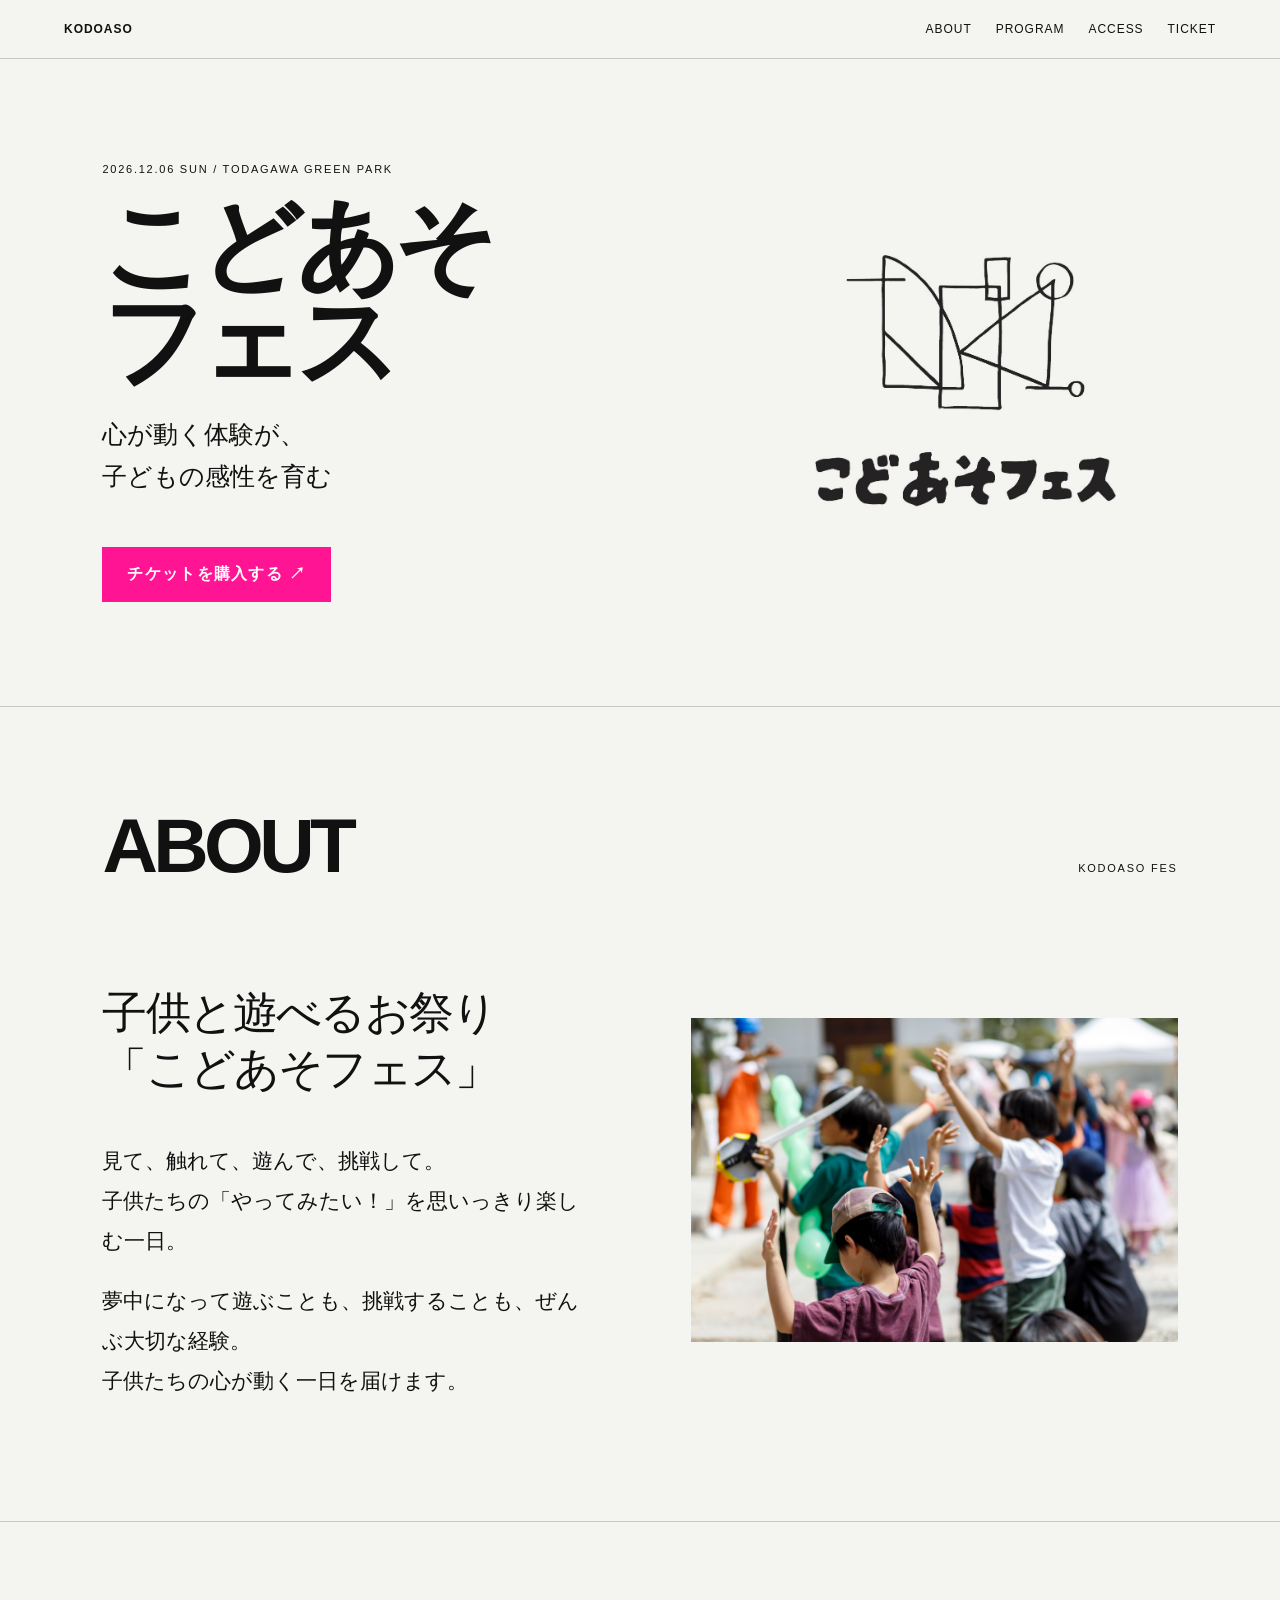
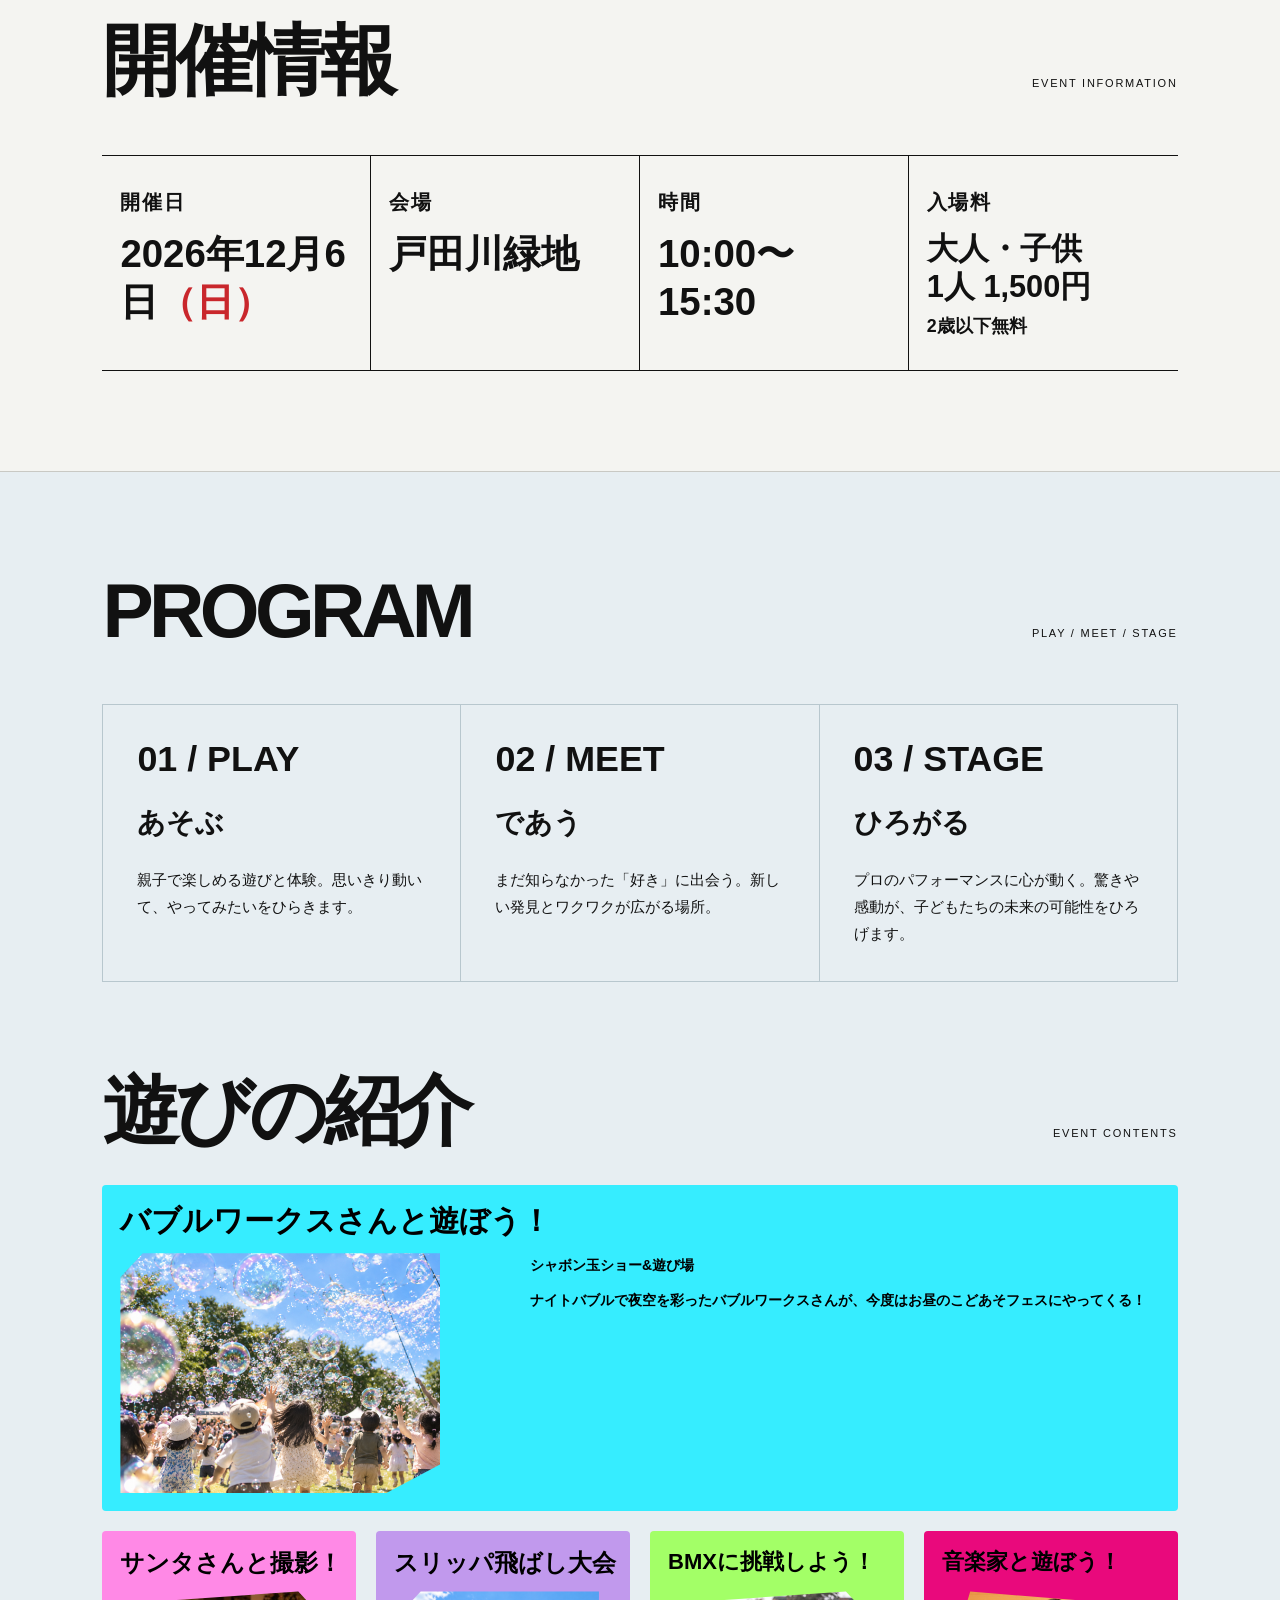
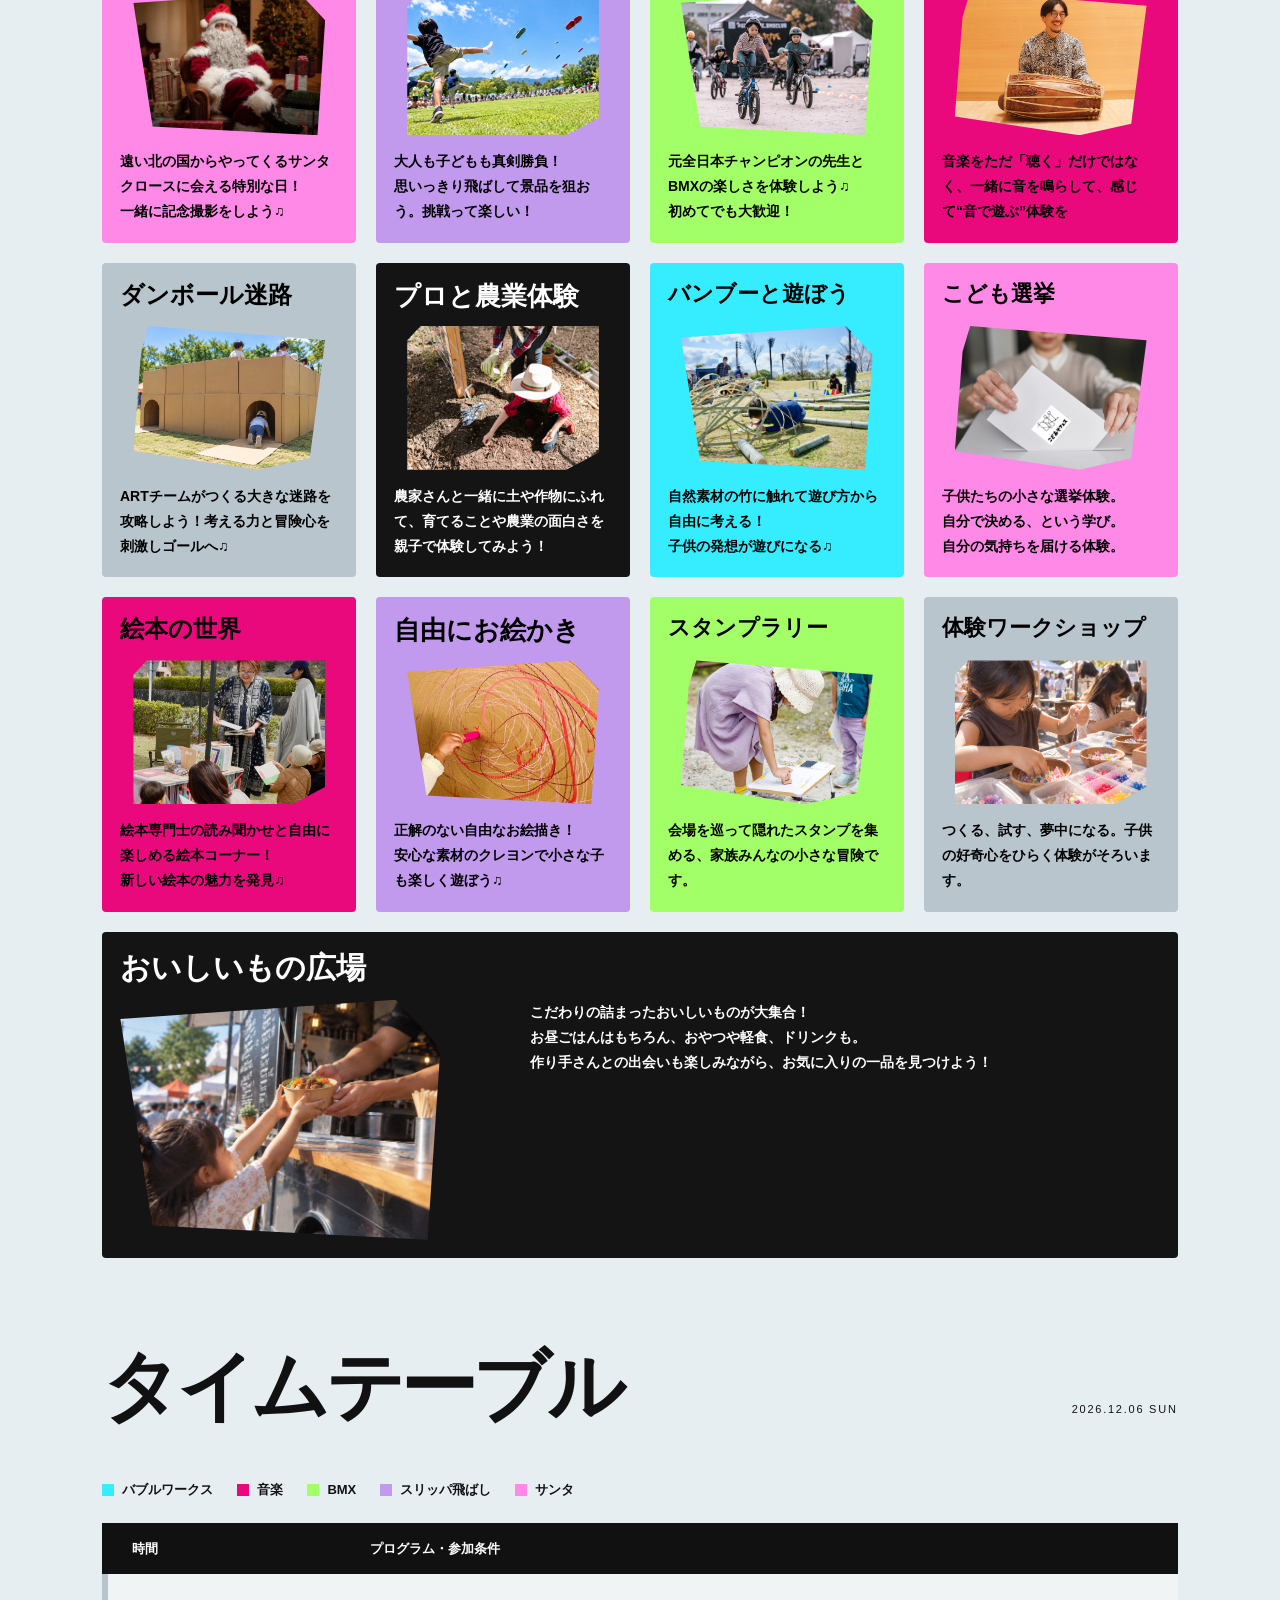
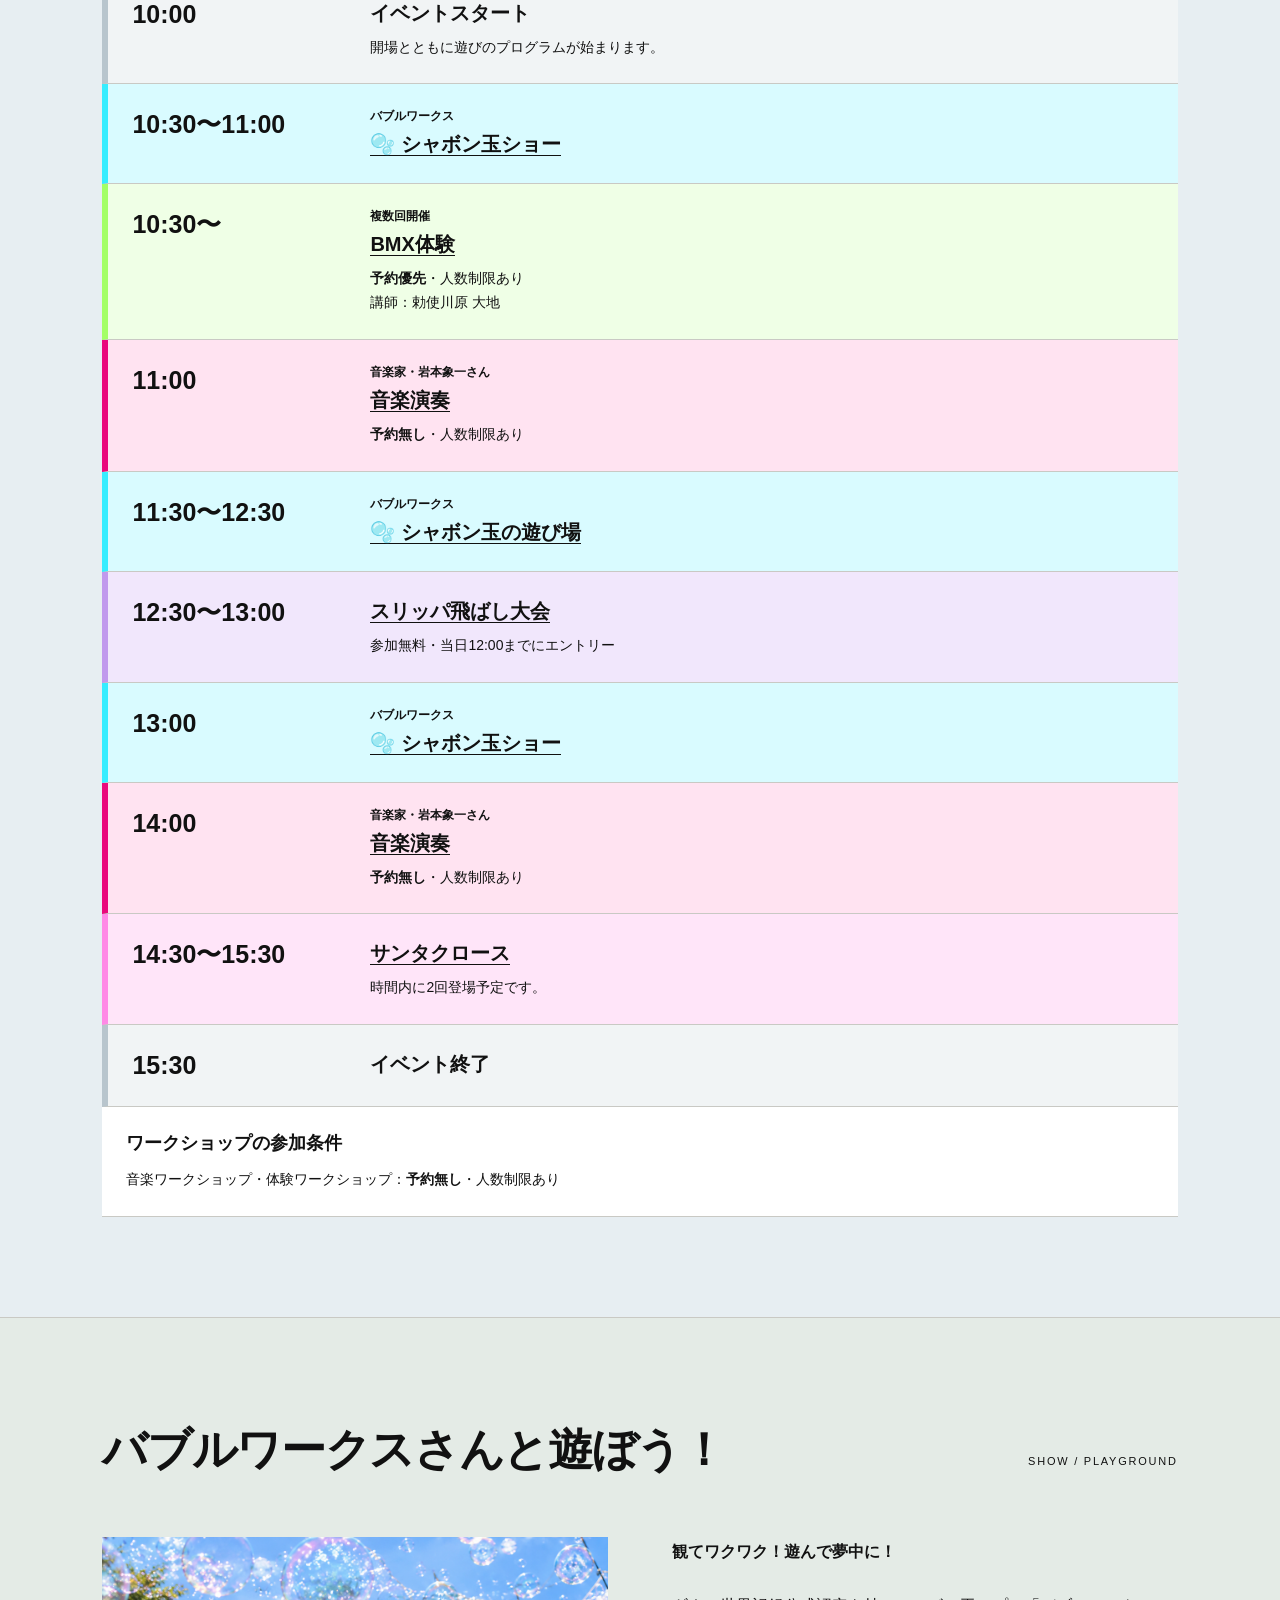
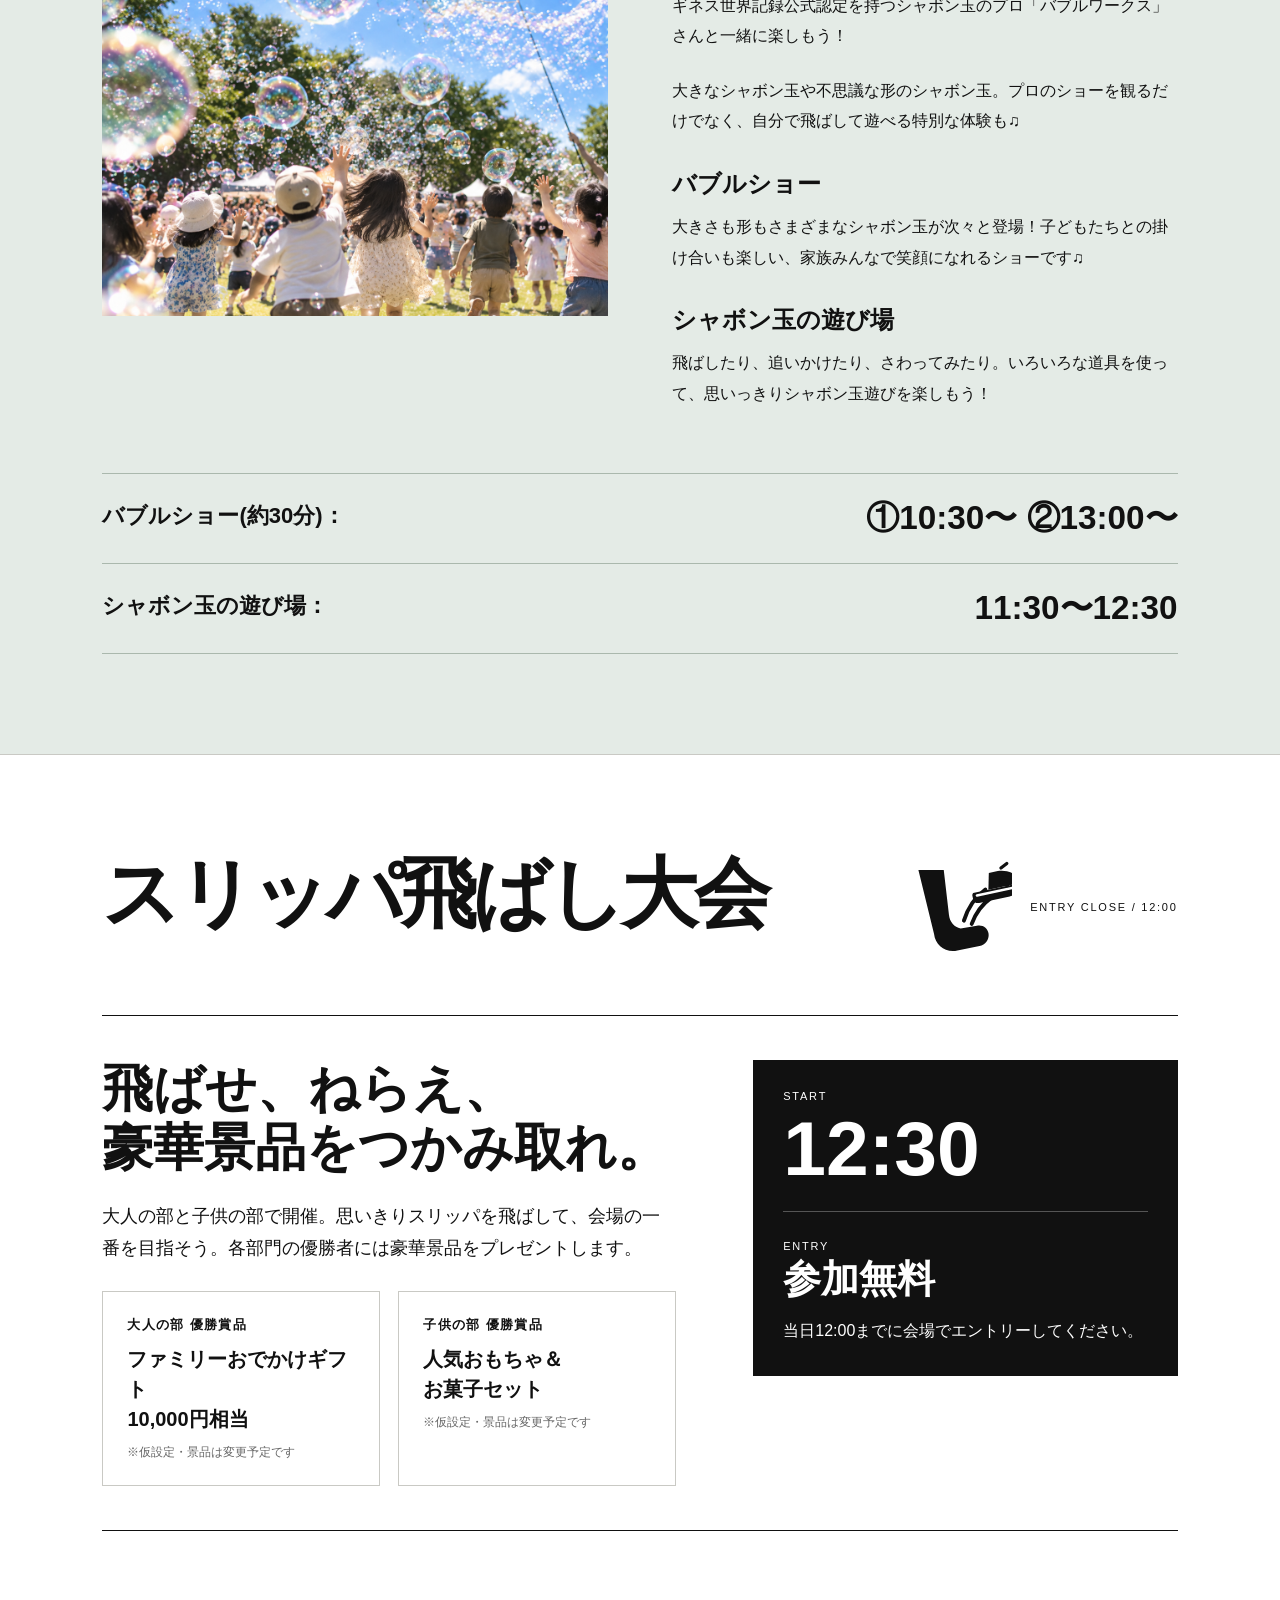
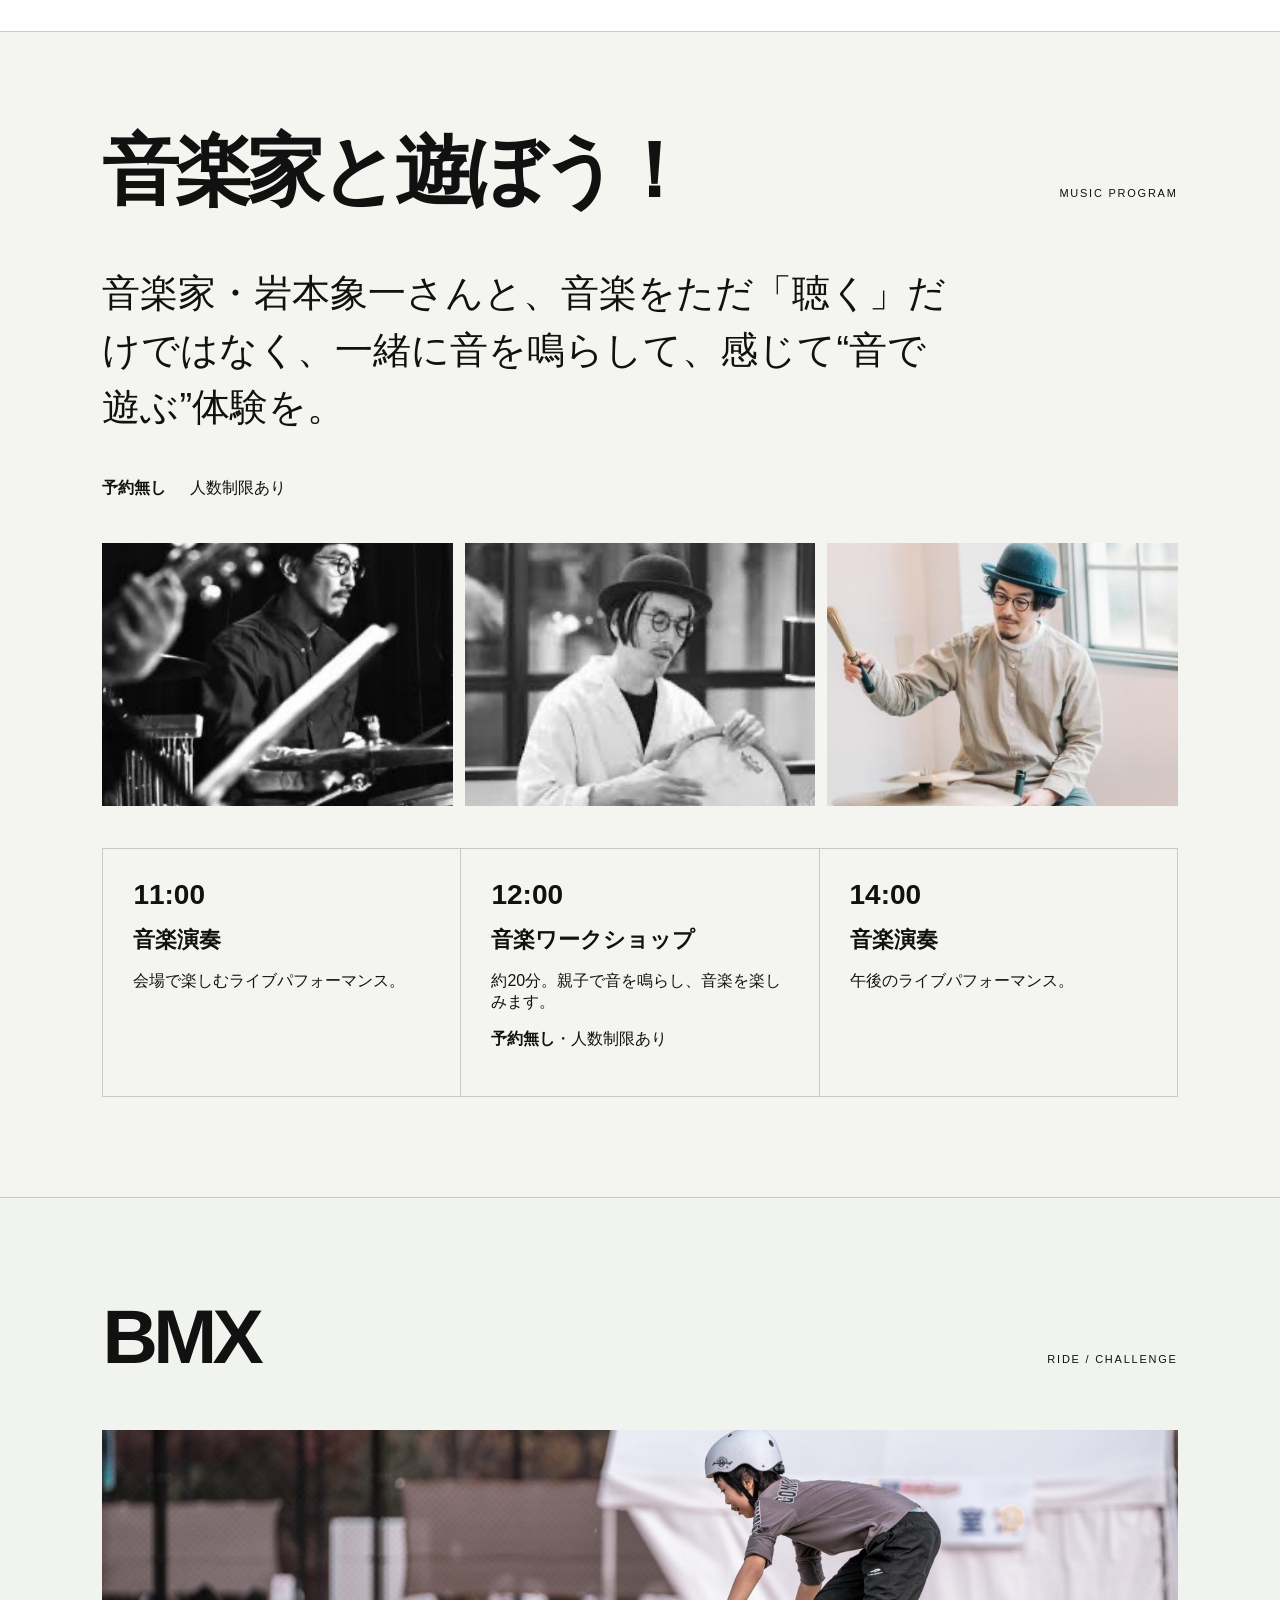
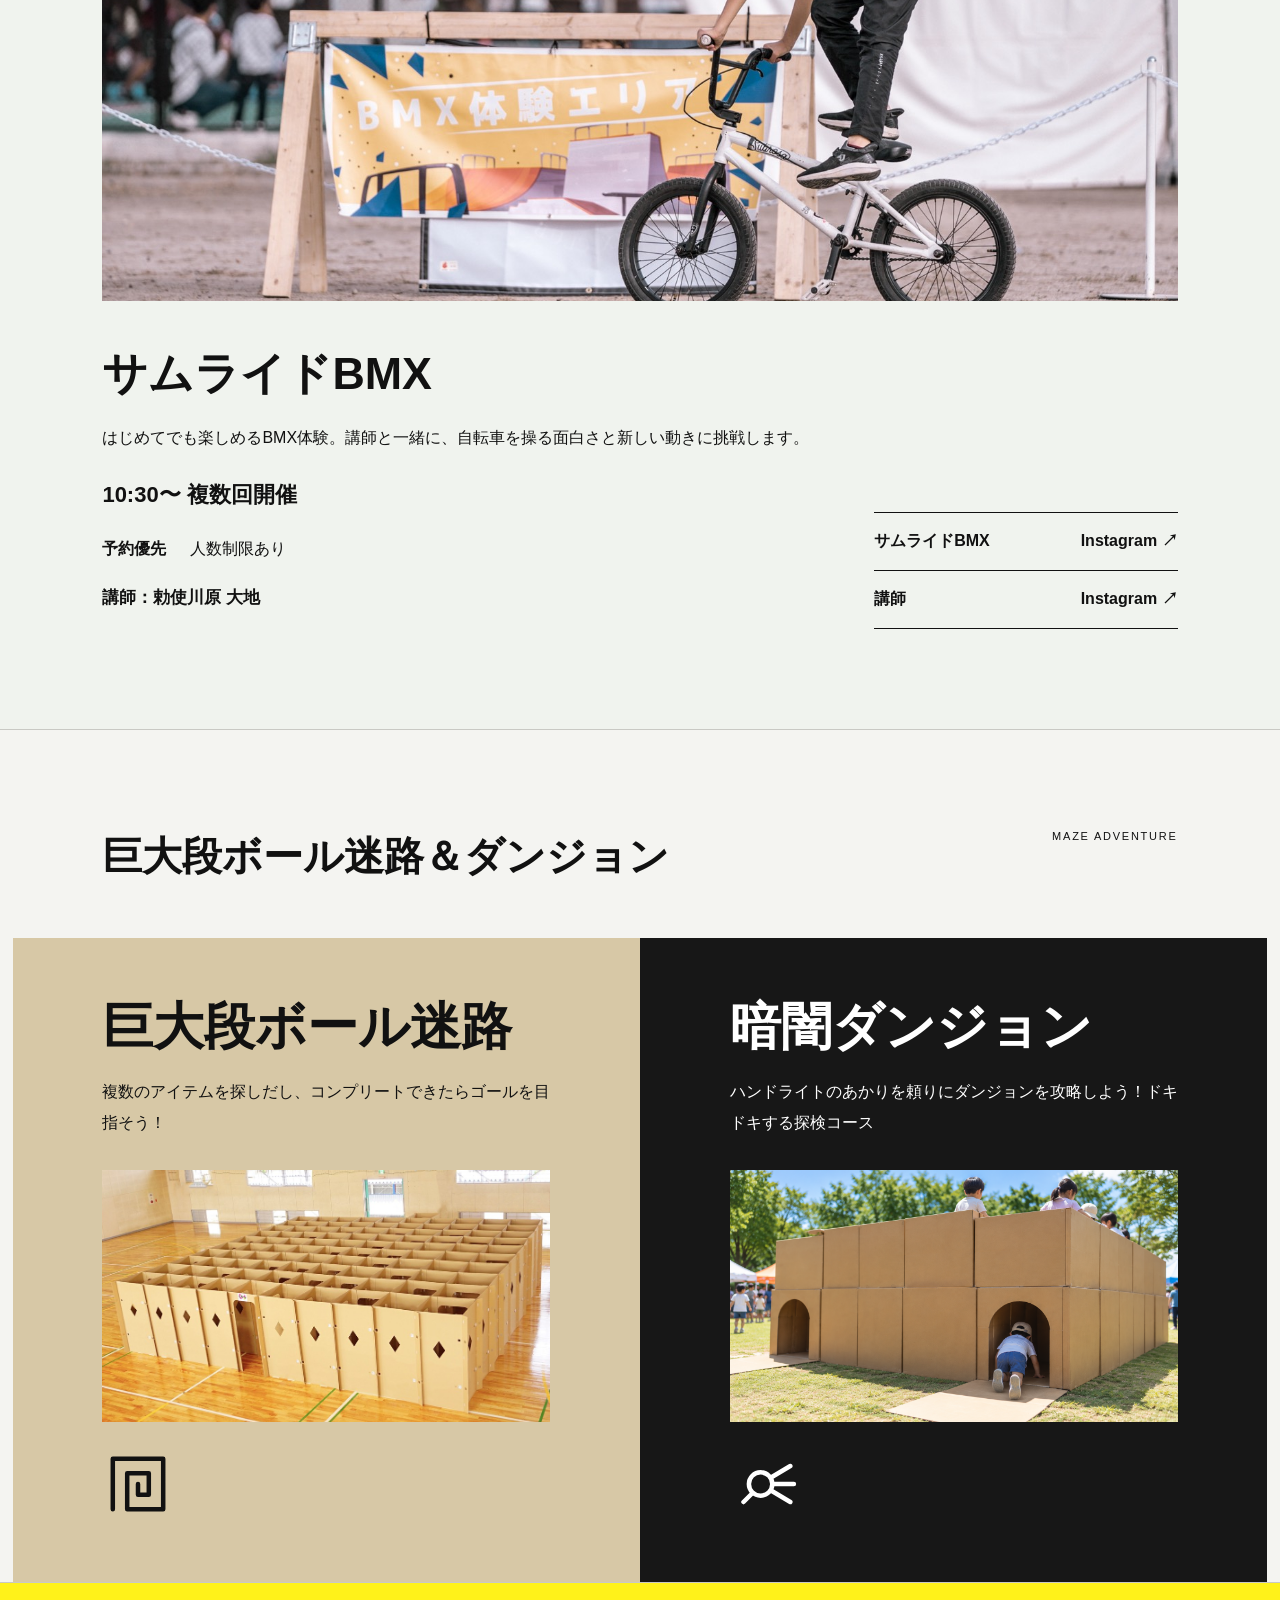
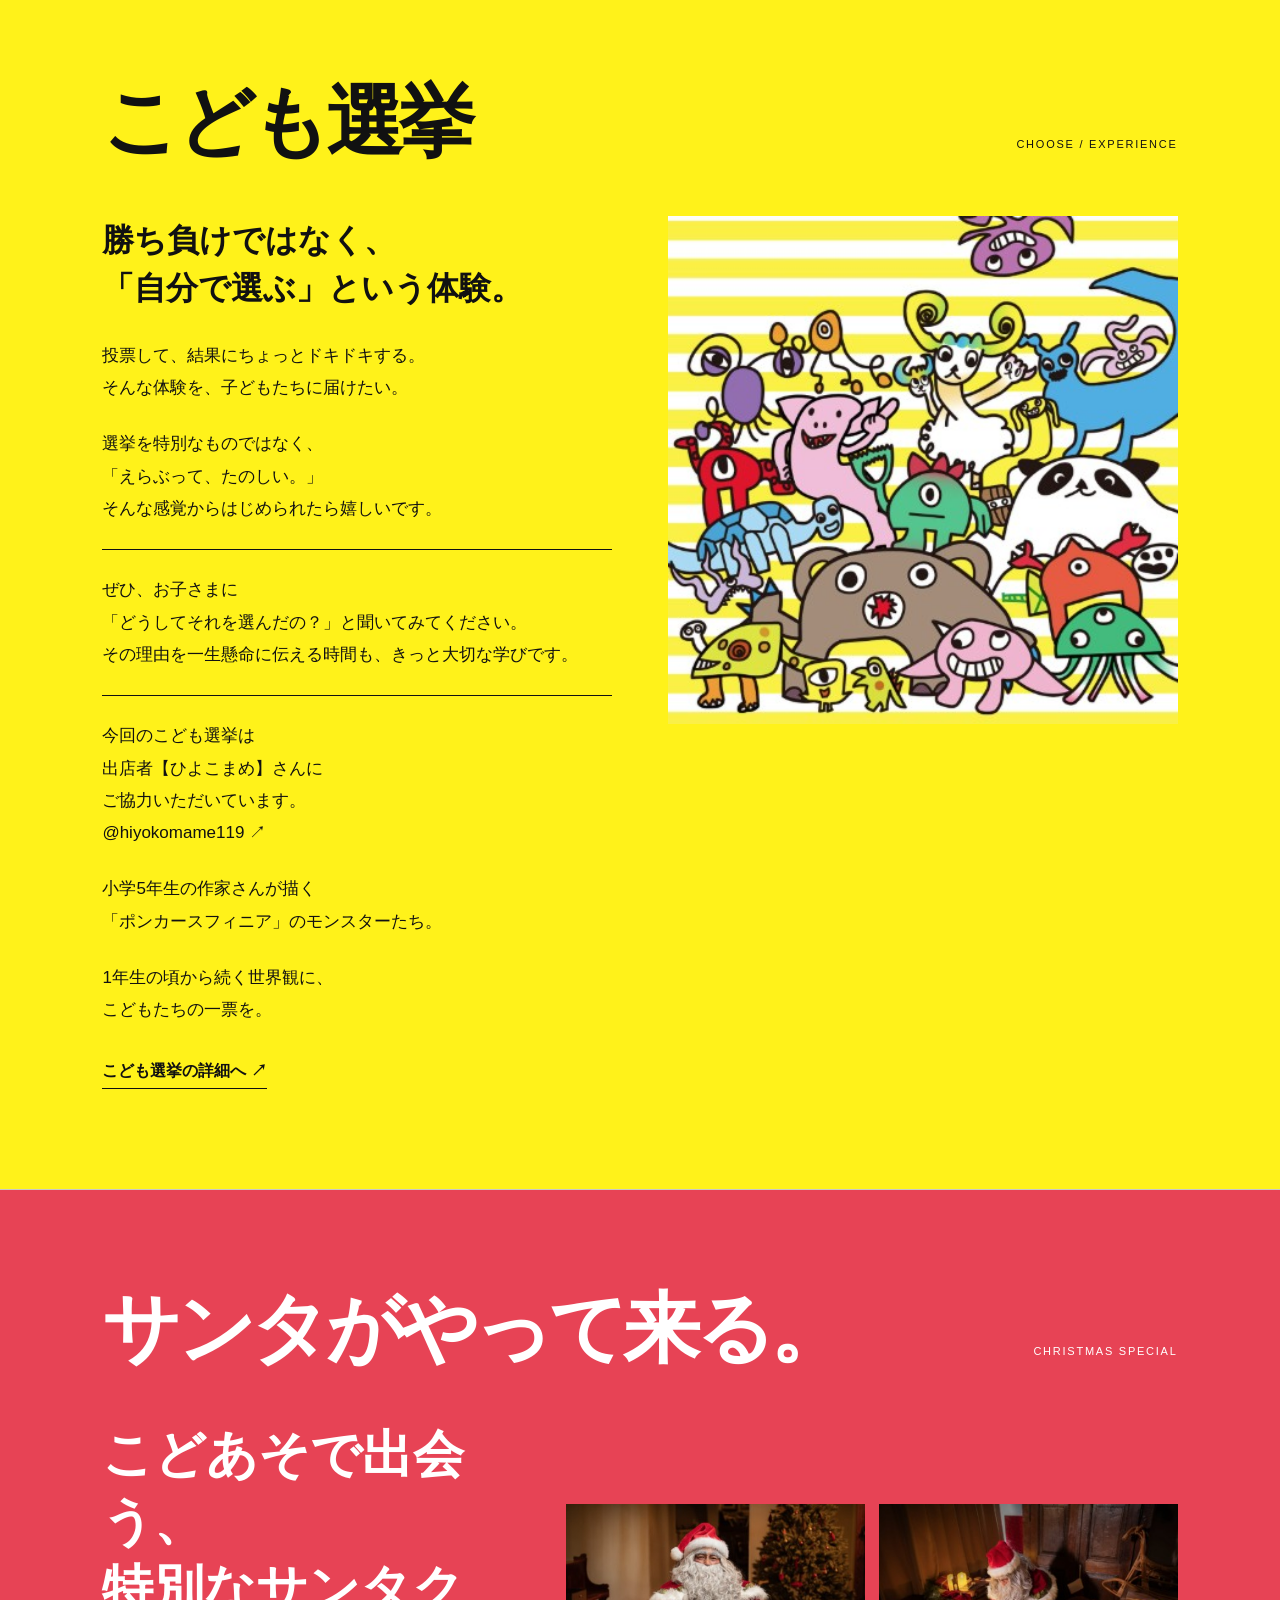
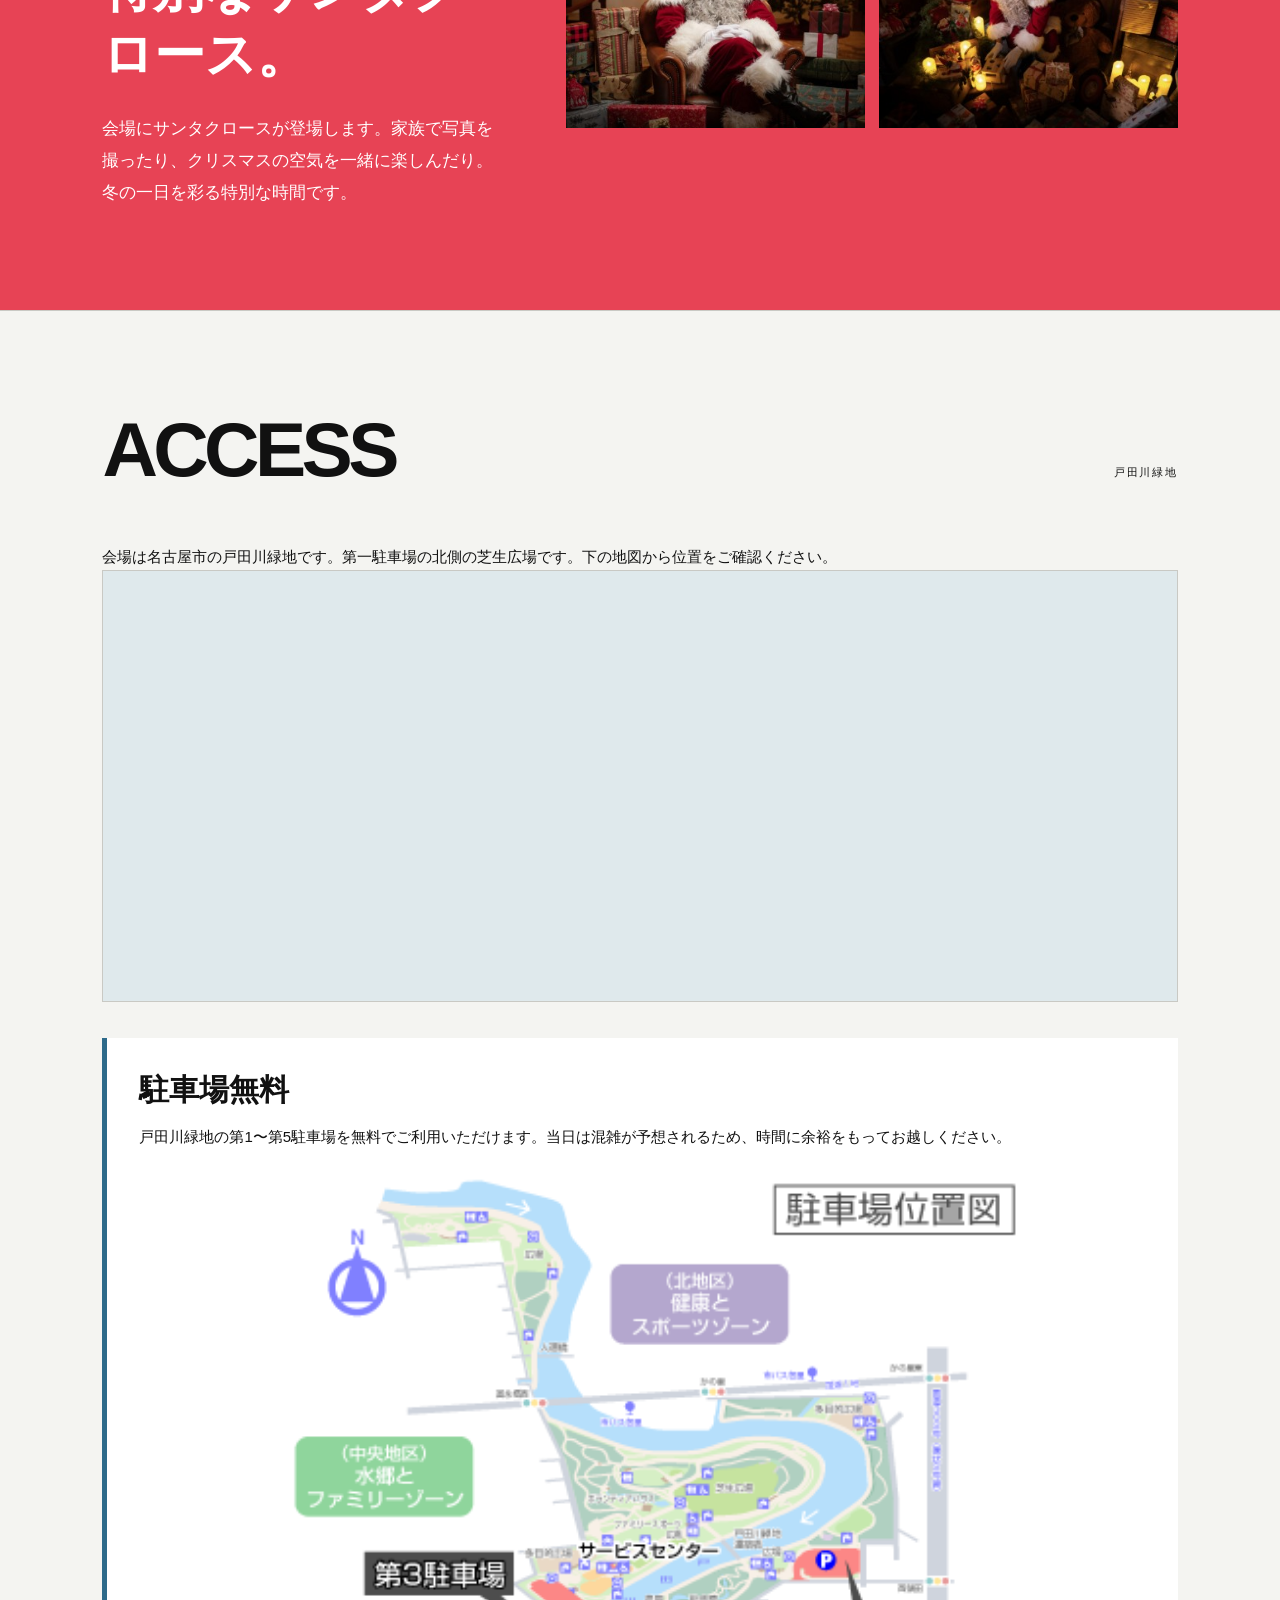
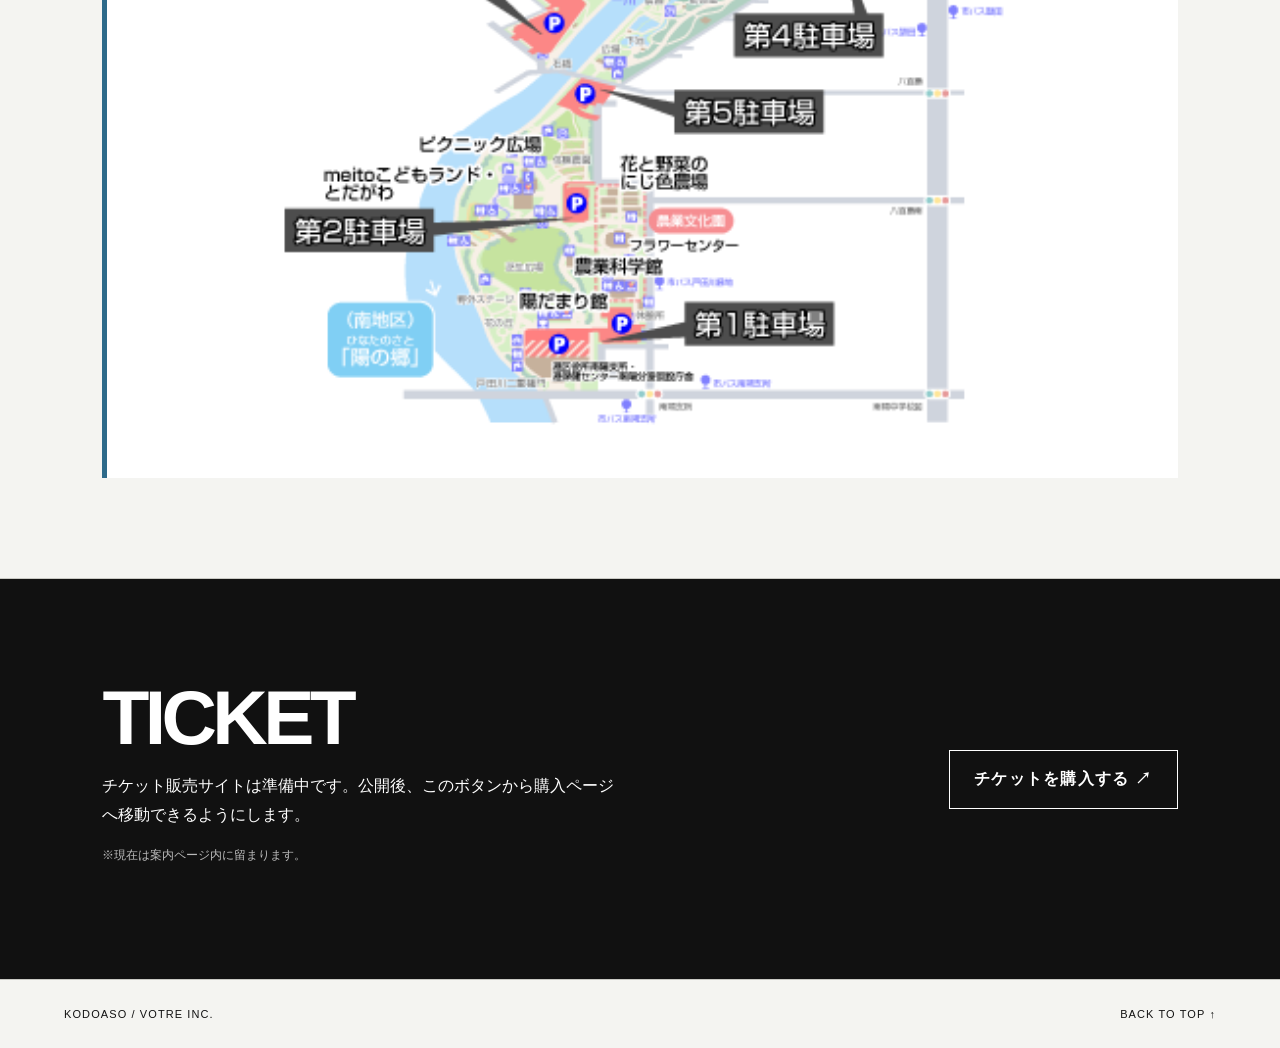
==== commit 110b8b9a: "Refine bubble activity copy and mobile side-by-side layout" ====
--- a/events/kodomoaso-fes-2026/index.html
+++ b/events/kodomoaso-fes-2026/index.html
@@ -208,7 +208,10 @@
 .contest-mark{width:100%;justify-content:space-between}
 .contest-pictogram{width:76px;height:76px}
 .mobile-break{display:block}
-.grid,.facts,.about-layout,.music-grid,.bubble-layout,.contest-callout,.prize-grid,.bmx-layout,.maze-options,.santa-layout{grid-template-columns:1fr}
+.grid,.facts,.about-layout,.music-grid,.contest-callout,.prize-grid,.bmx-layout,.maze-options,.santa-layout{grid-template-columns:1fr}
+.bubble-layout{gap:16px}
+.bubble-content p{font-size:14px;line-height:1.8;margin-bottom:18px}
+.bubble-content h3{font-size:18px;margin:20px 0 10px}
 .program-list{grid-template-columns:repeat(2,minmax(0,1fr));gap:12px}
 .program-item{padding:12px;gap:10px}
 .program-image-wrap{width:88%;margin:0 auto}
@@ -310,16 +313,18 @@
 <div class="bubble-layout">
 <img class="bubble-photo" src="program-assets/bubble-daytime.png" alt="青空の下でシャボン玉を楽しむ子供たち">
 <div class="bubble-content">
-<p>ギネス世界記録公式認定を持つプロ「バブルワークス」さんと一緒に遊ぼう。<br>ショーとシャボン玉の遊び場の時間があります。</p>
-<h3>ショー</h3>
-<p>会場のみんなと声をかけ合いながらお届けする、笑顔いっぱいのショーです。<br>小さなお子さまから大人まで、どなたでも楽しめます。</p>
-<h3>遊び場</h3>
-<p>シャボン玉をとばしたり、追いかけたり、さわってみたり。いろいろな道具で、思いきりシャボン玉あそびを楽しめます。</p>
+<p><strong>観てワクワク！遊んで夢中に！</strong></p>
+<p>ギネス世界記録公式認定を持つシャボン玉のプロ「バブルワークス」さんと一緒に楽しもう！</p>
+<p>大きなシャボン玉や不思議な形のシャボン玉。プロのショーを観るだけでなく、自分で飛ばして遊べる特別な体験も♫</p>
+<h3>バブルショー</h3>
+<p>大きさも形もさまざまなシャボン玉が次々と登場！子どもたちとの掛け合いも楽しい、家族みんなで笑顔になれるショーです♫</p>
+<h3>シャボン玉の遊び場</h3>
+<p>飛ばしたり、追いかけたり、さわってみたり。いろいろな道具を使って、思いっきりシャボン玉遊びを楽しもう！</p>
 </div>
 </div>
 <div class="bubble-schedule" aria-label="バブルワークスの開催時間">
-<article class="bubble-slot"><h3>バブルショー</h3><time>①10:30　②13:00</time></article>
-<article class="bubble-slot"><h3>遊び場</h3><time>11:30〜12:30</time></article>
+<article class="bubble-slot"><h3>バブルショー(約30分)：</h3><time>①10:30〜 ②13:00〜</time></article>
+<article class="bubble-slot"><h3>シャボン玉の遊び場：</h3><time>11:30〜12:30</time></article>
 </div>
 </section>
 <section class="section contest-section" id="slipper-contest"><div class="section-head"><h2>スリッパ飛ばし<span class="mobile-break"></span>大会</h2><div class="contest-mark"><svg class="contest-pictogram" viewBox="0 0 160 160" role="img" aria-label="足からスリッパが飛び出すピクトグラム"><use href="#slipper-contest-icon"/></svg><span class="label">ENTRY CLOSE / 12:00</span></div></div><div class="contest-callout"><div class="contest-copy"><h3>飛ばせ、ねらえ、<br>豪華景品をつかみ取れ。</h3><p>大人の部と子供の部で開催。思いきりスリッパを飛ばして、会場の一番を目指そう。各部門の優勝者には豪華景品をプレゼントします。</p><div class="prize-grid"><div class="prize-item"><small>大人の部 優勝賞品</small><b>ファミリーおでかけギフト<br>10,000円相当</b><span class="provisional">※仮設定・景品は変更予定です</span></div><div class="prize-item"><small>子供の部 優勝賞品</small><b>人気おもちゃ＆<br>お菓子セット</b><span class="provisional">※仮設定・景品は変更予定です</span></div></div></div><aside class="entry-box"><div class="contest-start"><small>START</small><strong>12:30</strong></div><span class="label">ENTRY</span><strong>参加無料</strong><p>当日12:00までに会場でエントリーしてください。</p></aside></div></section>
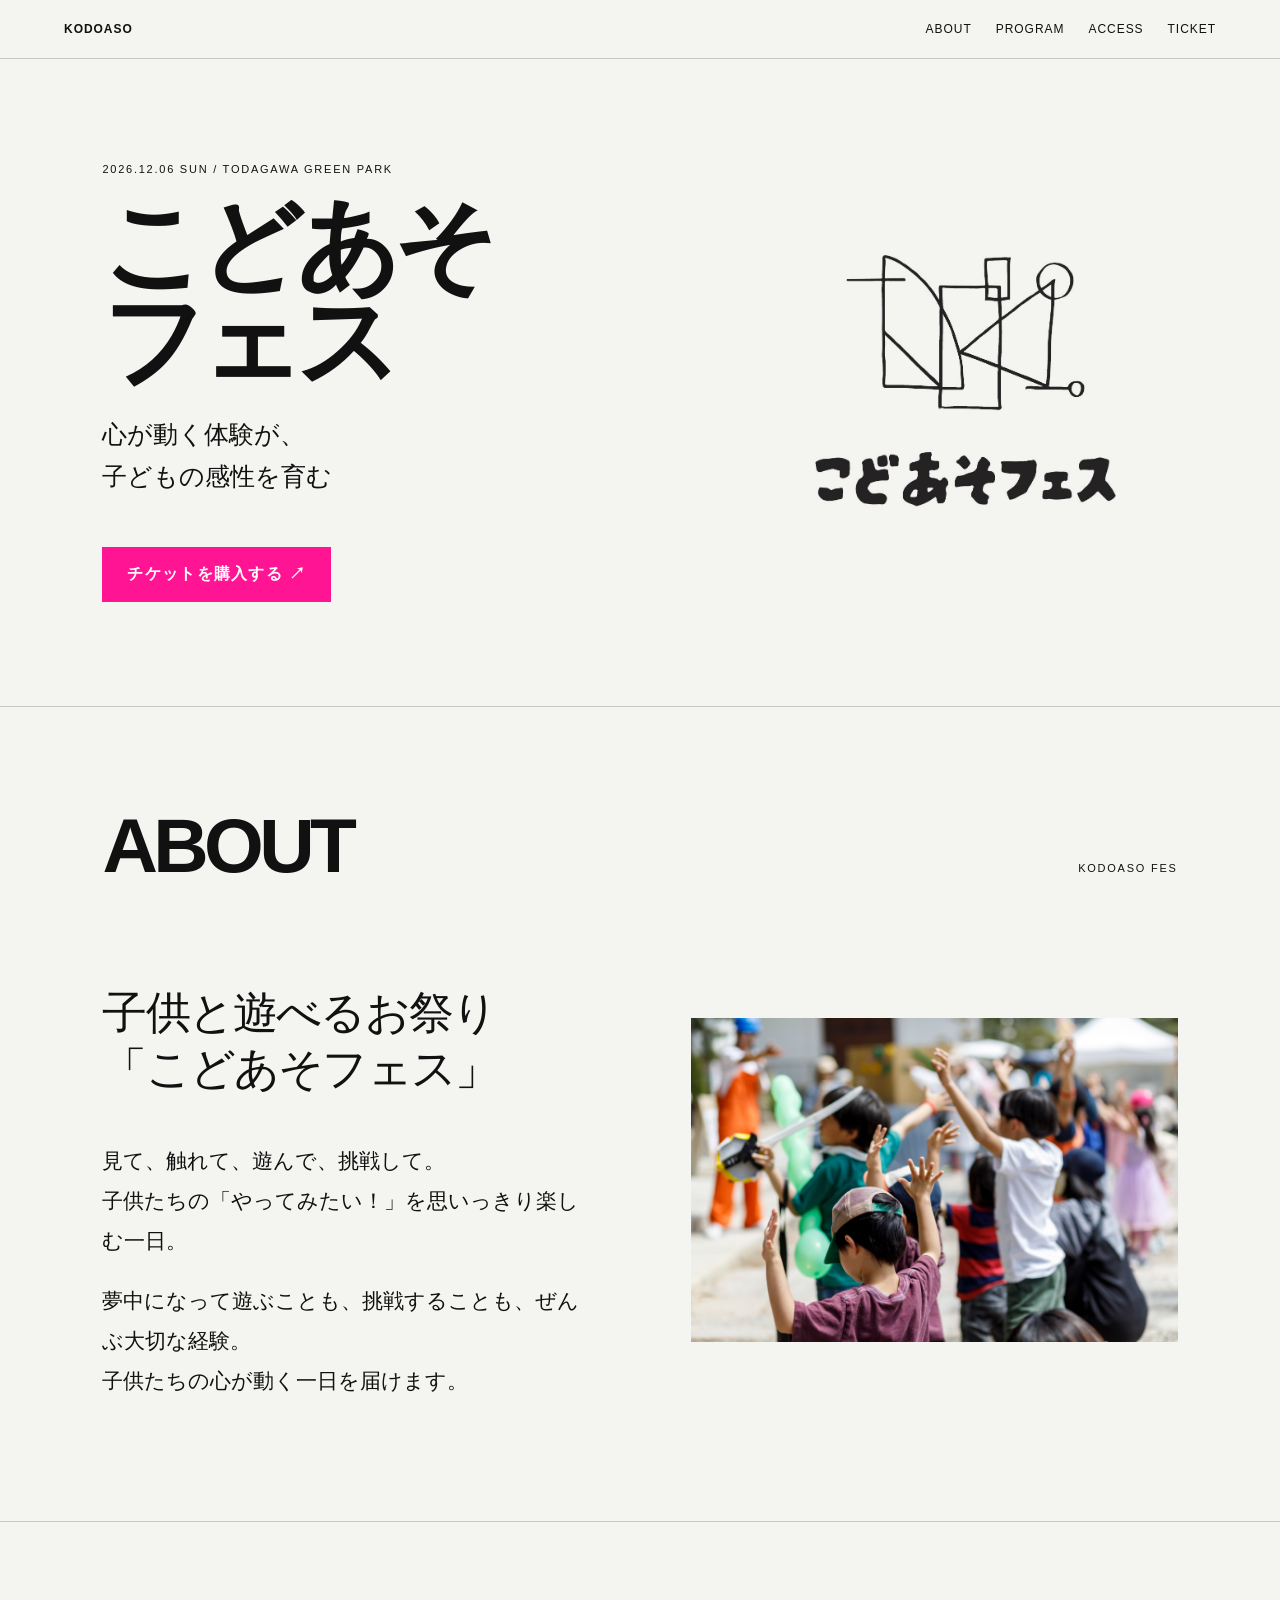
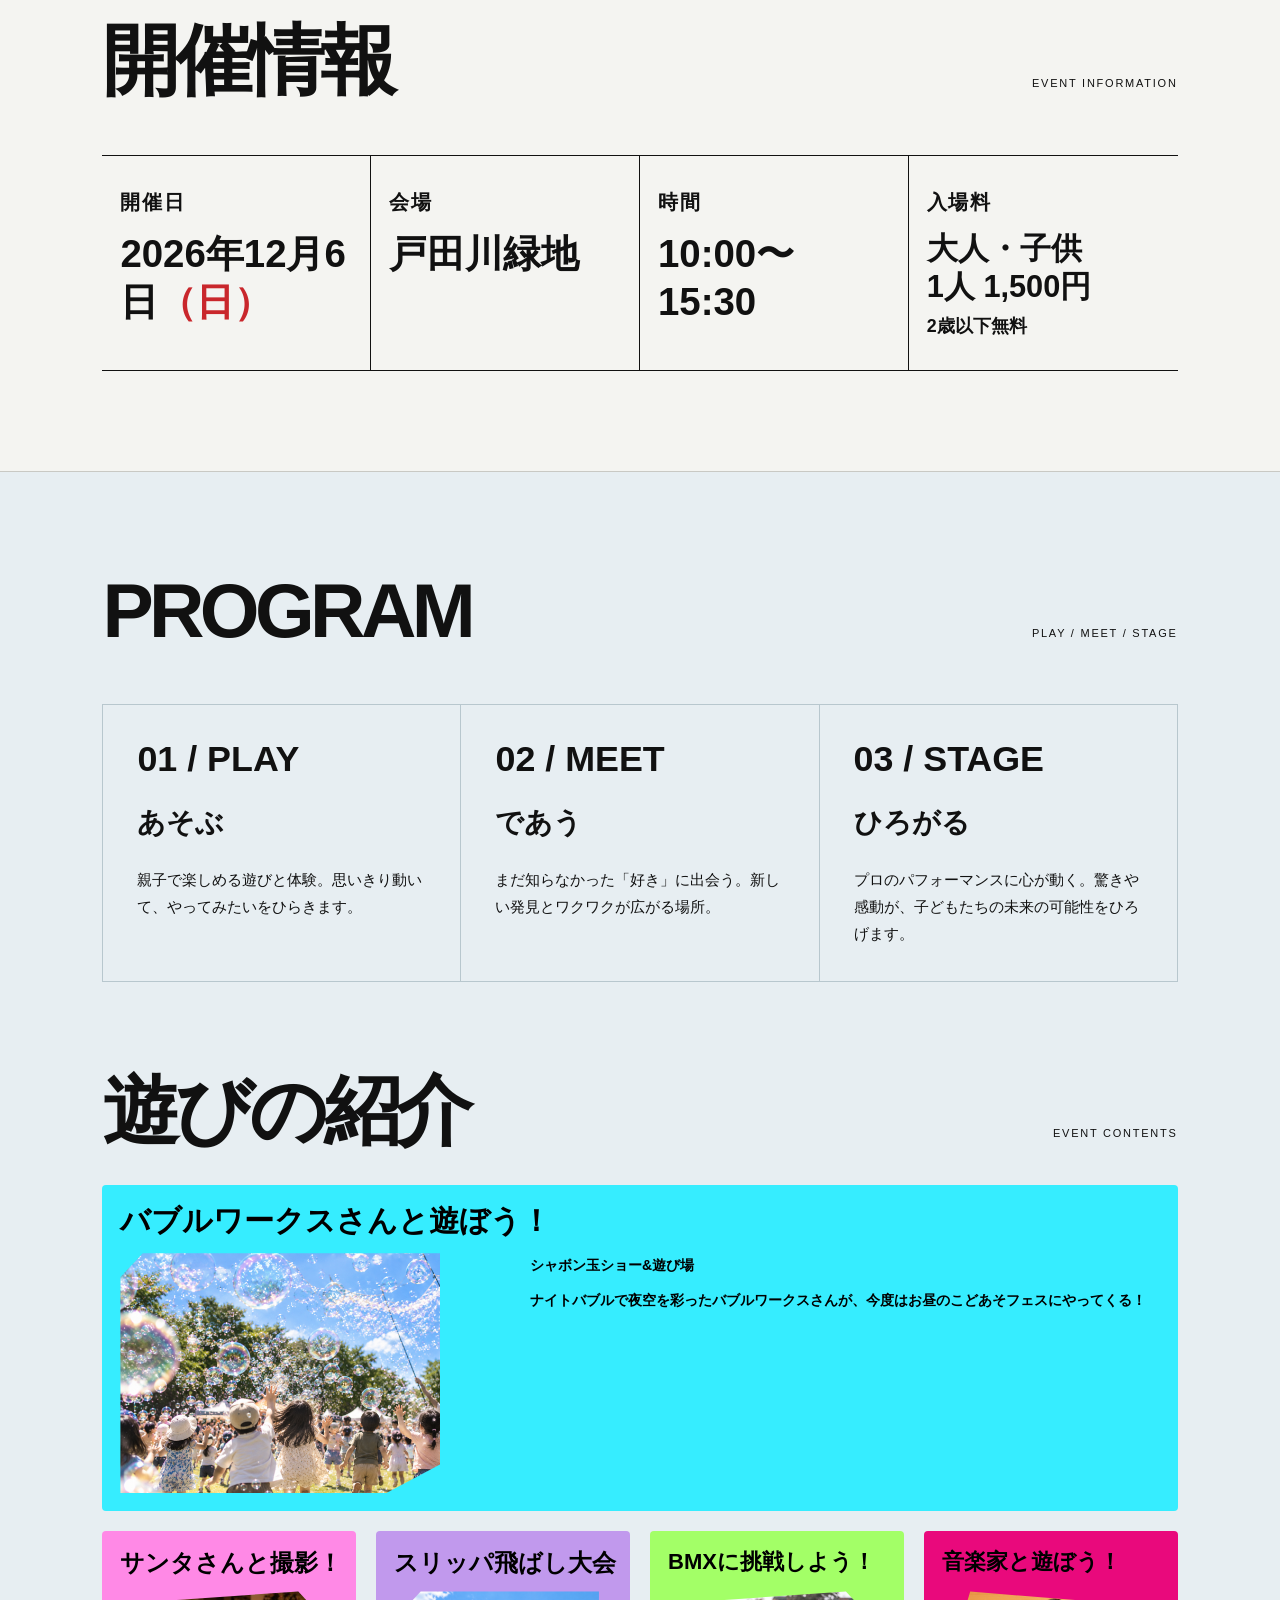
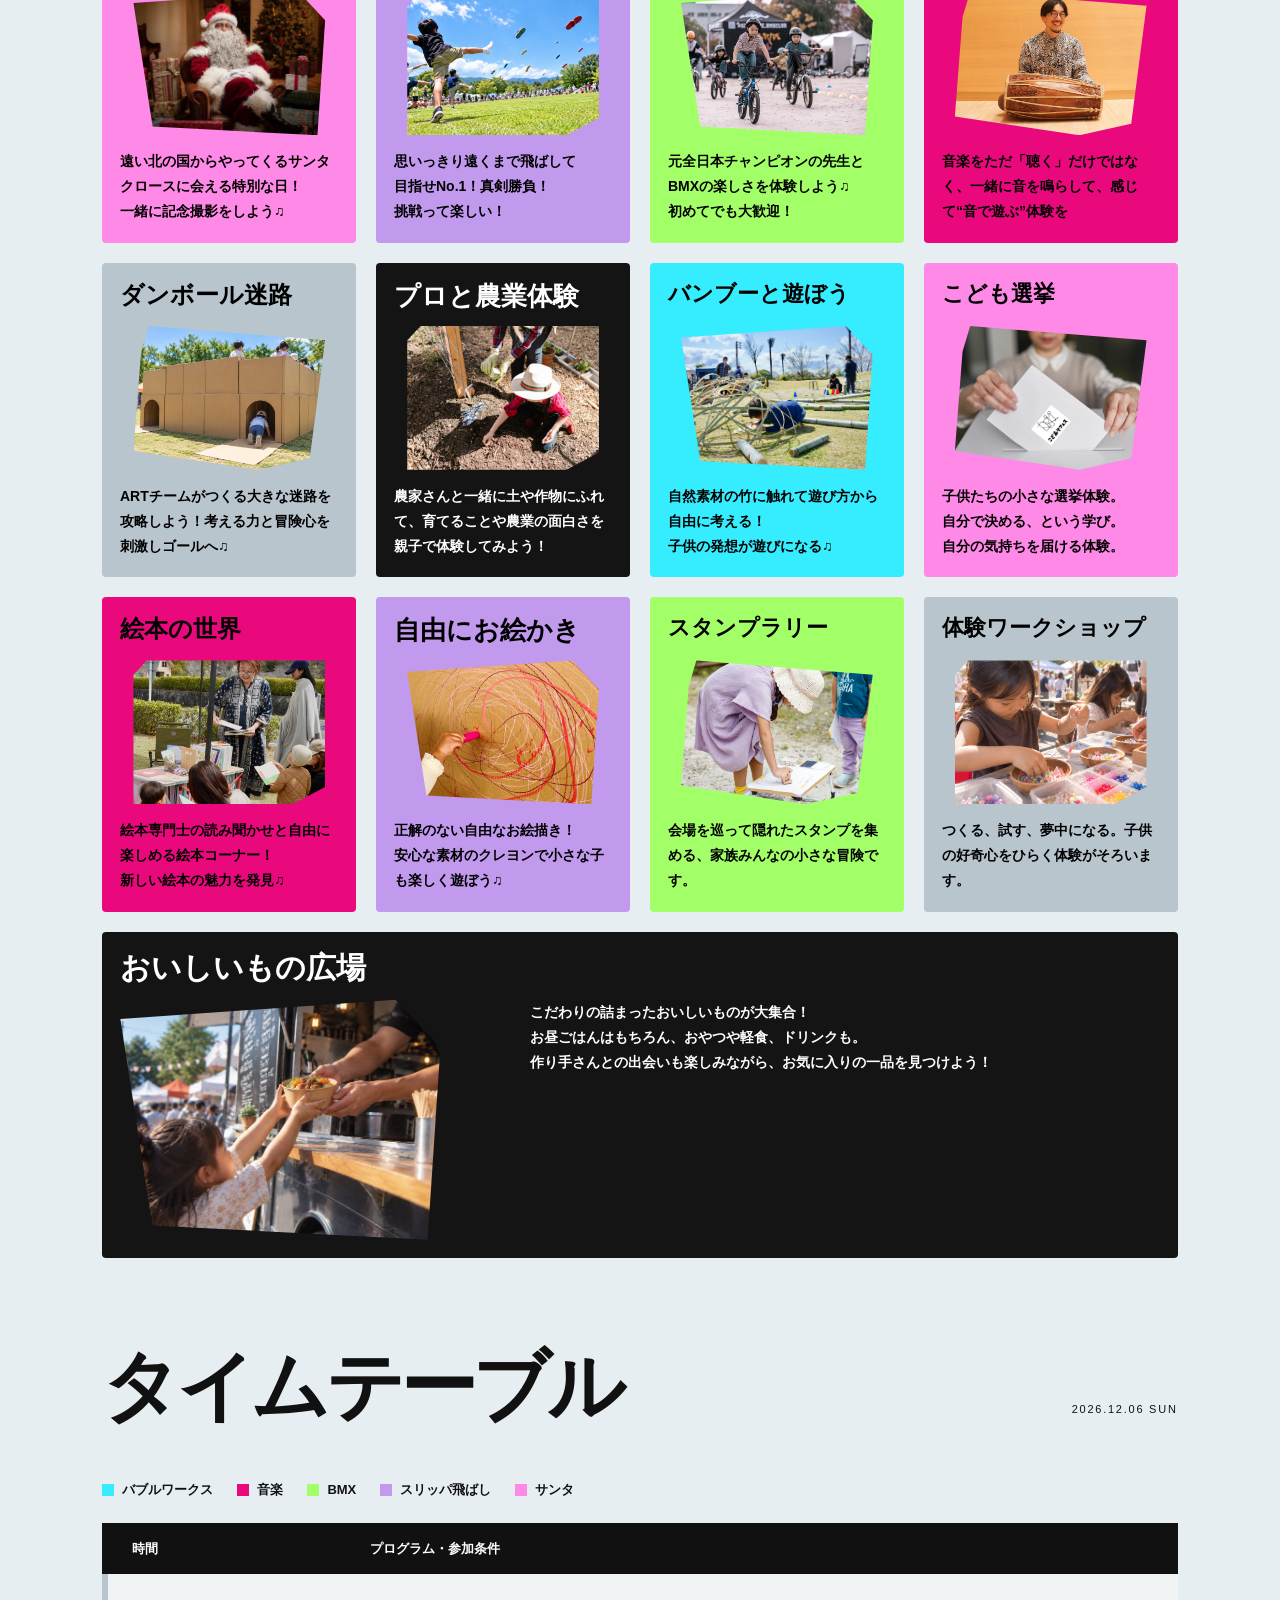
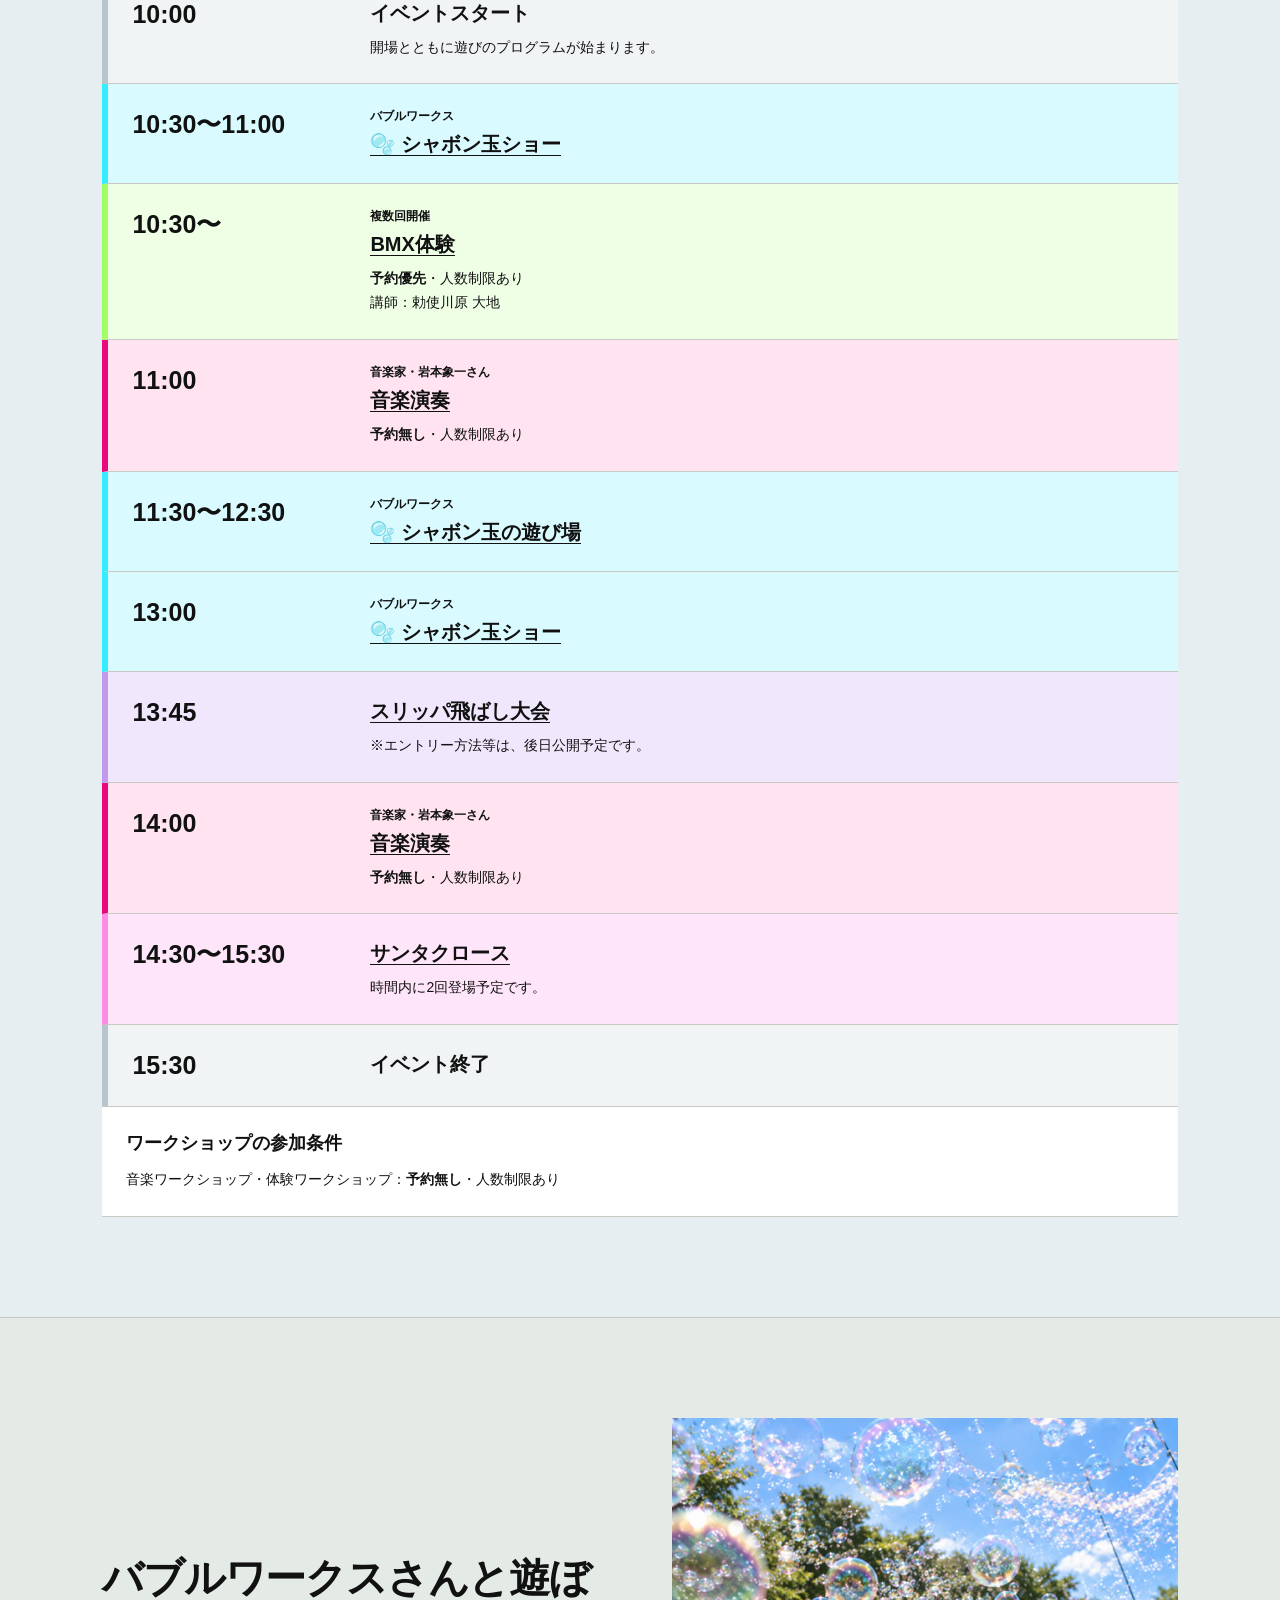
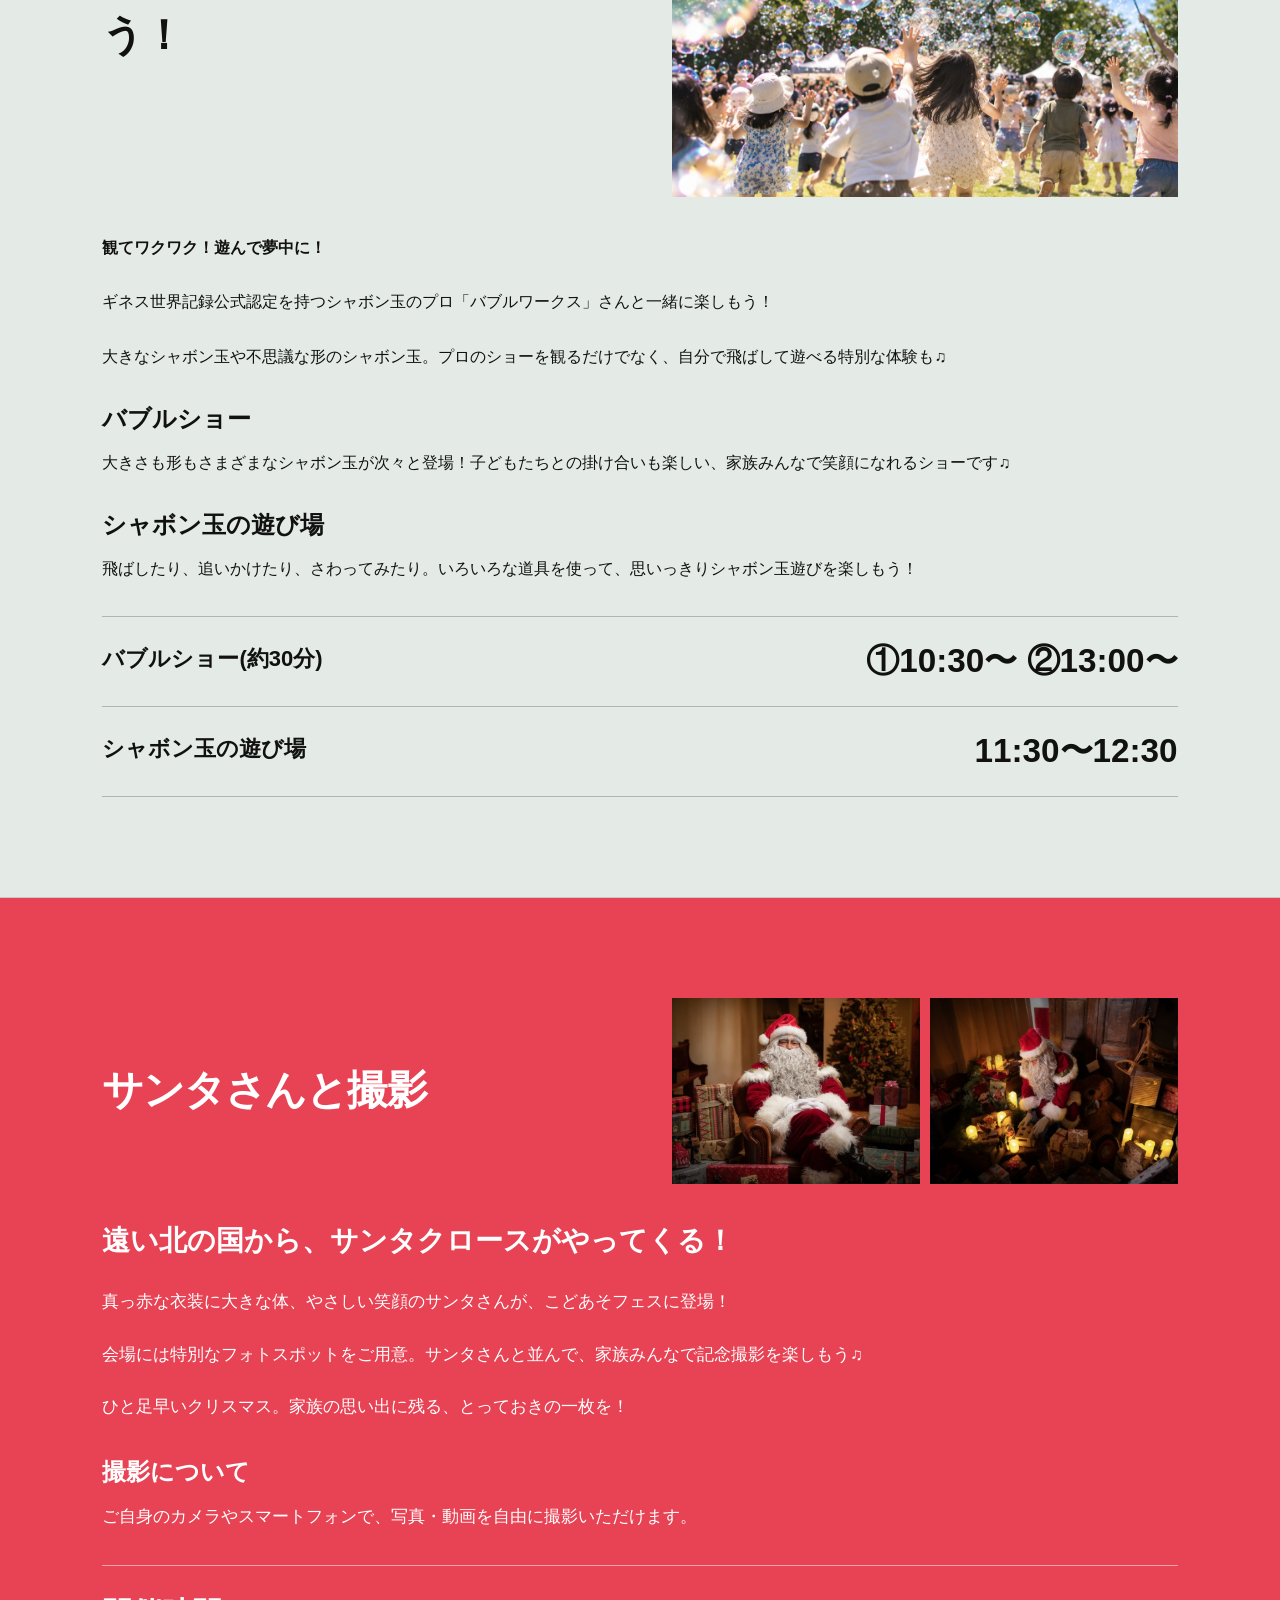
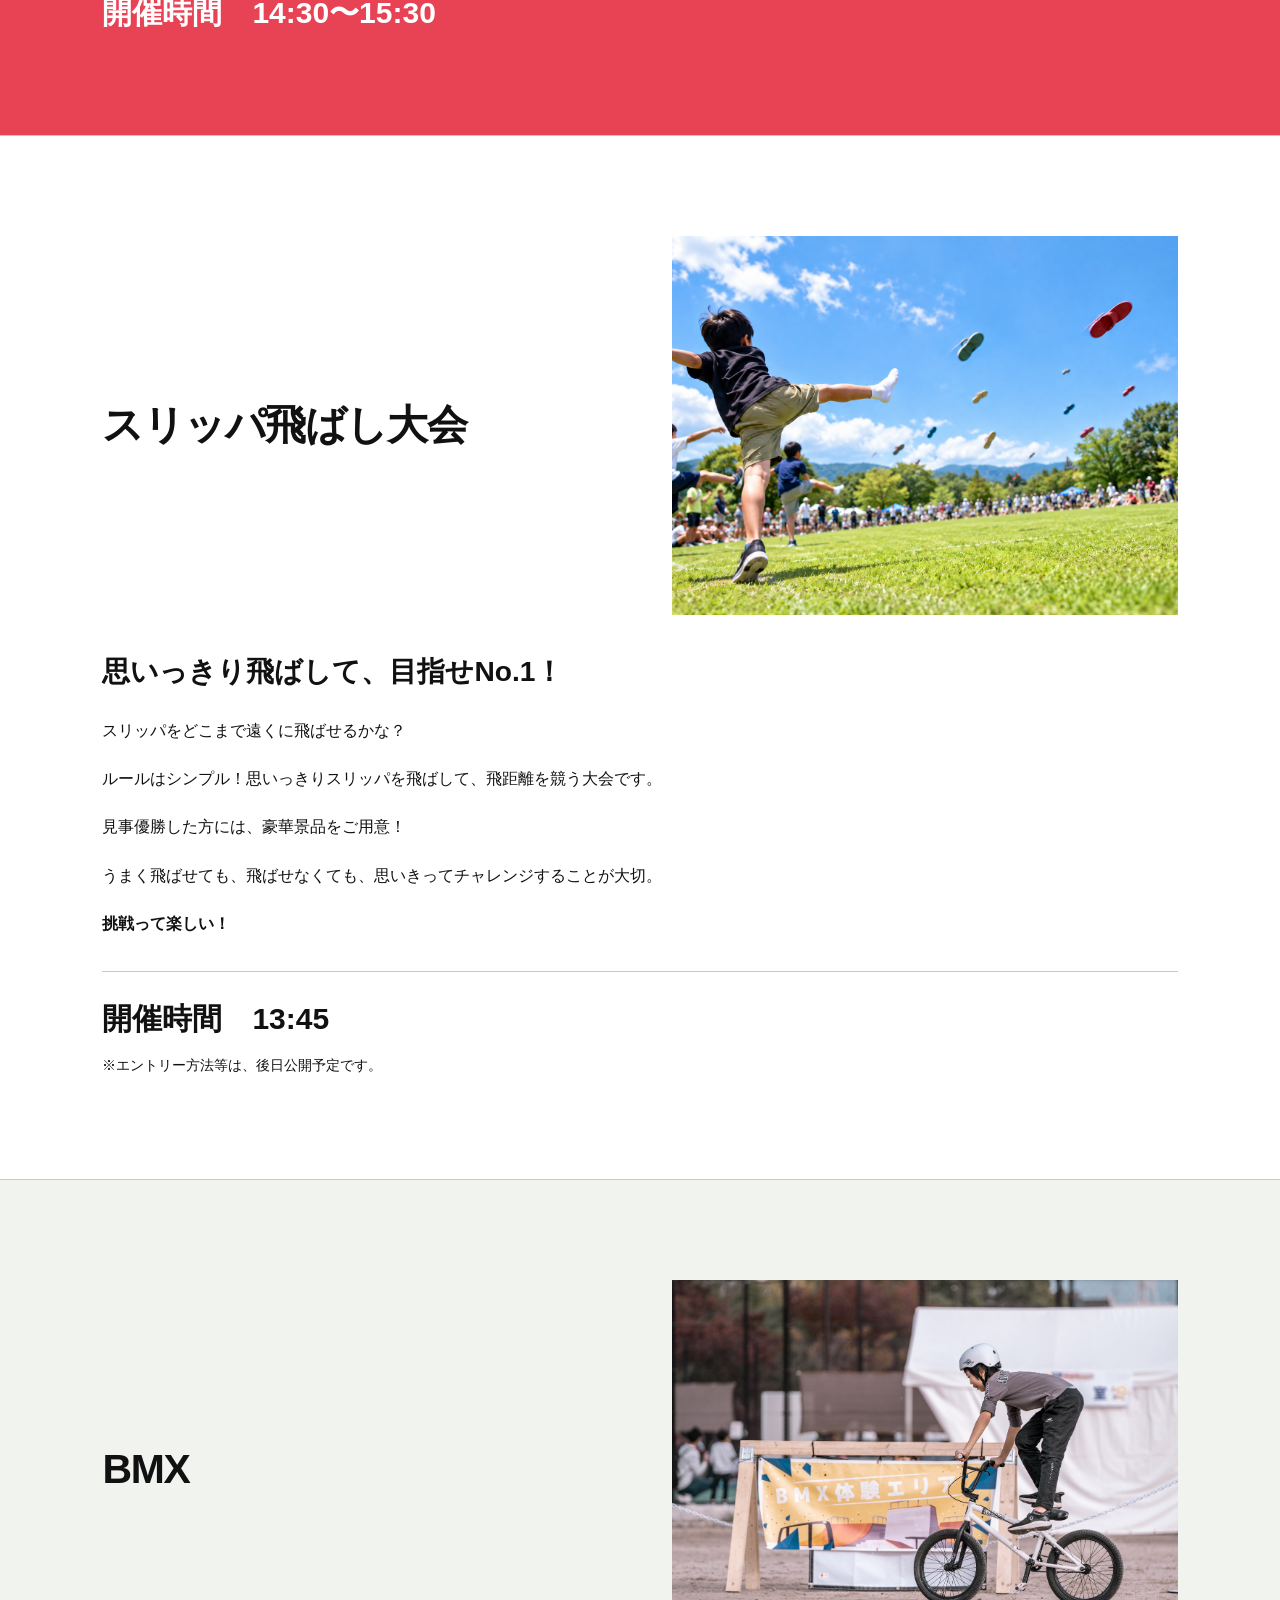
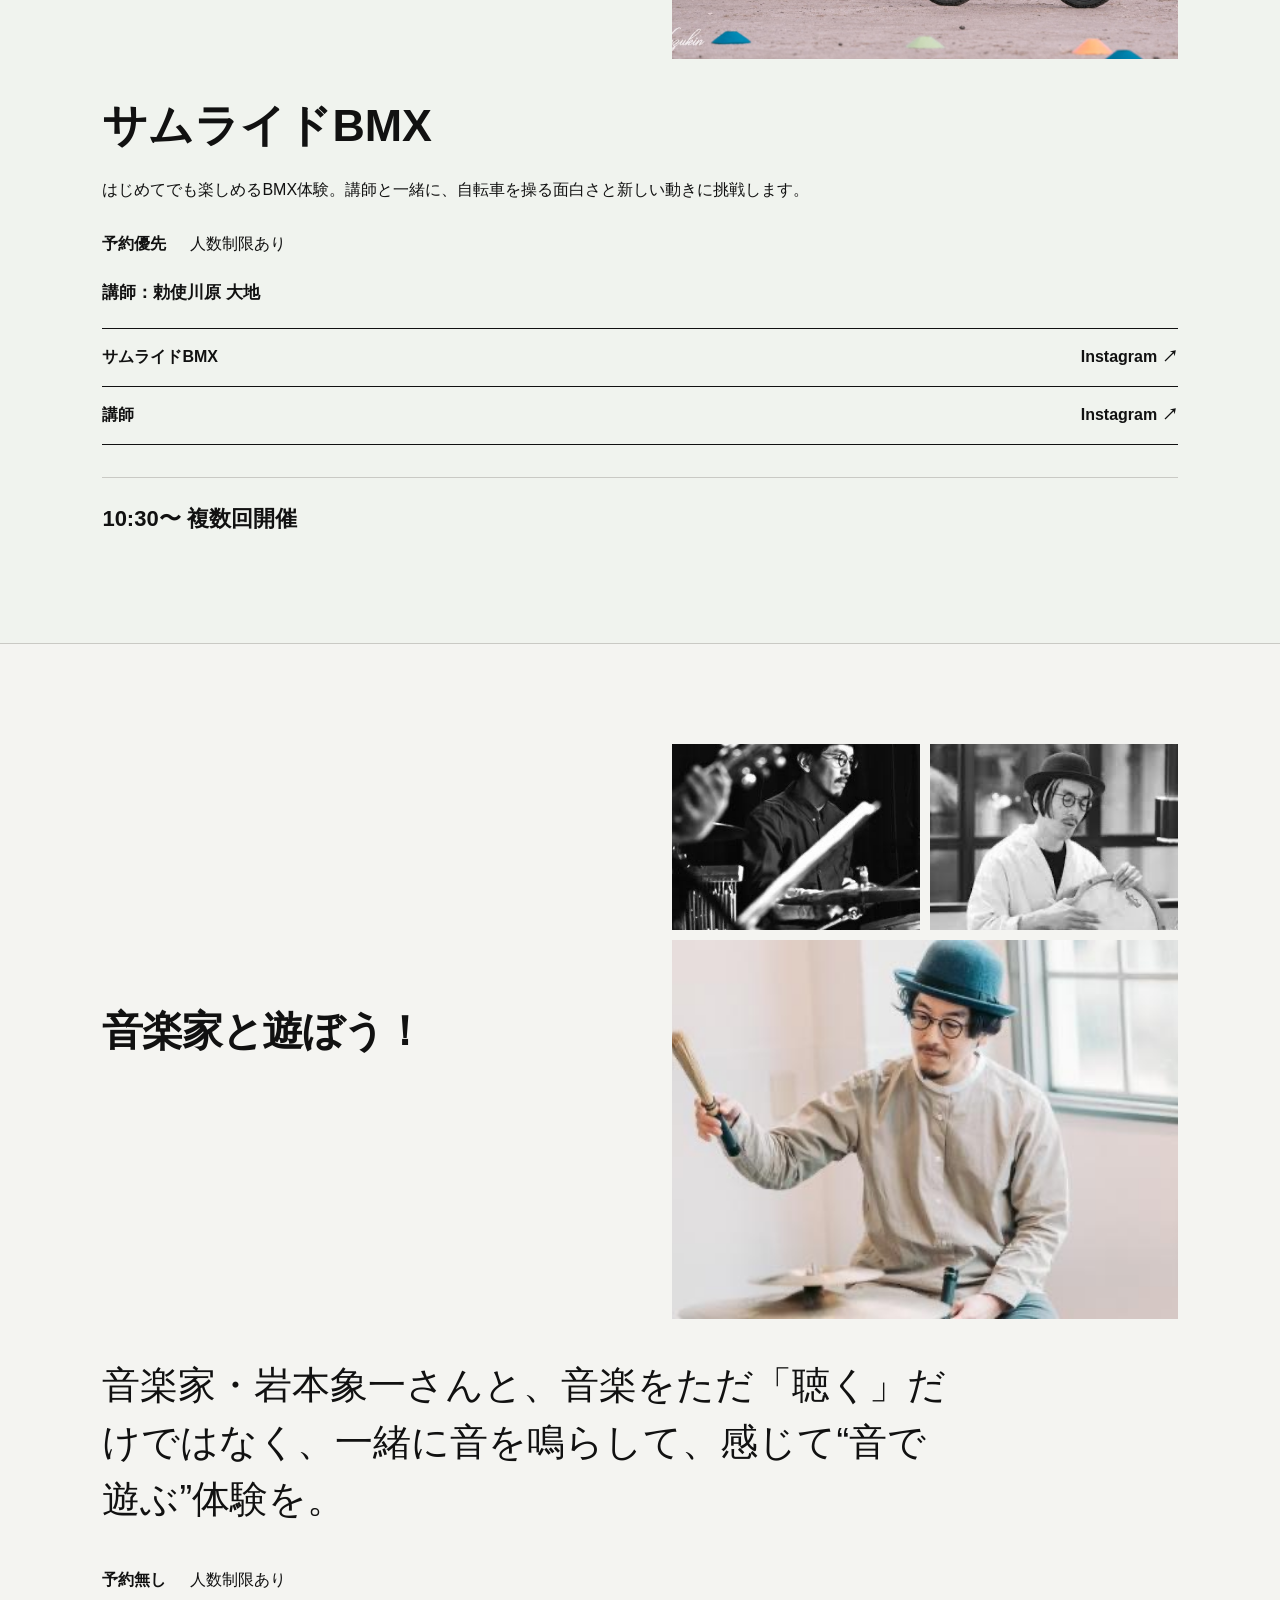
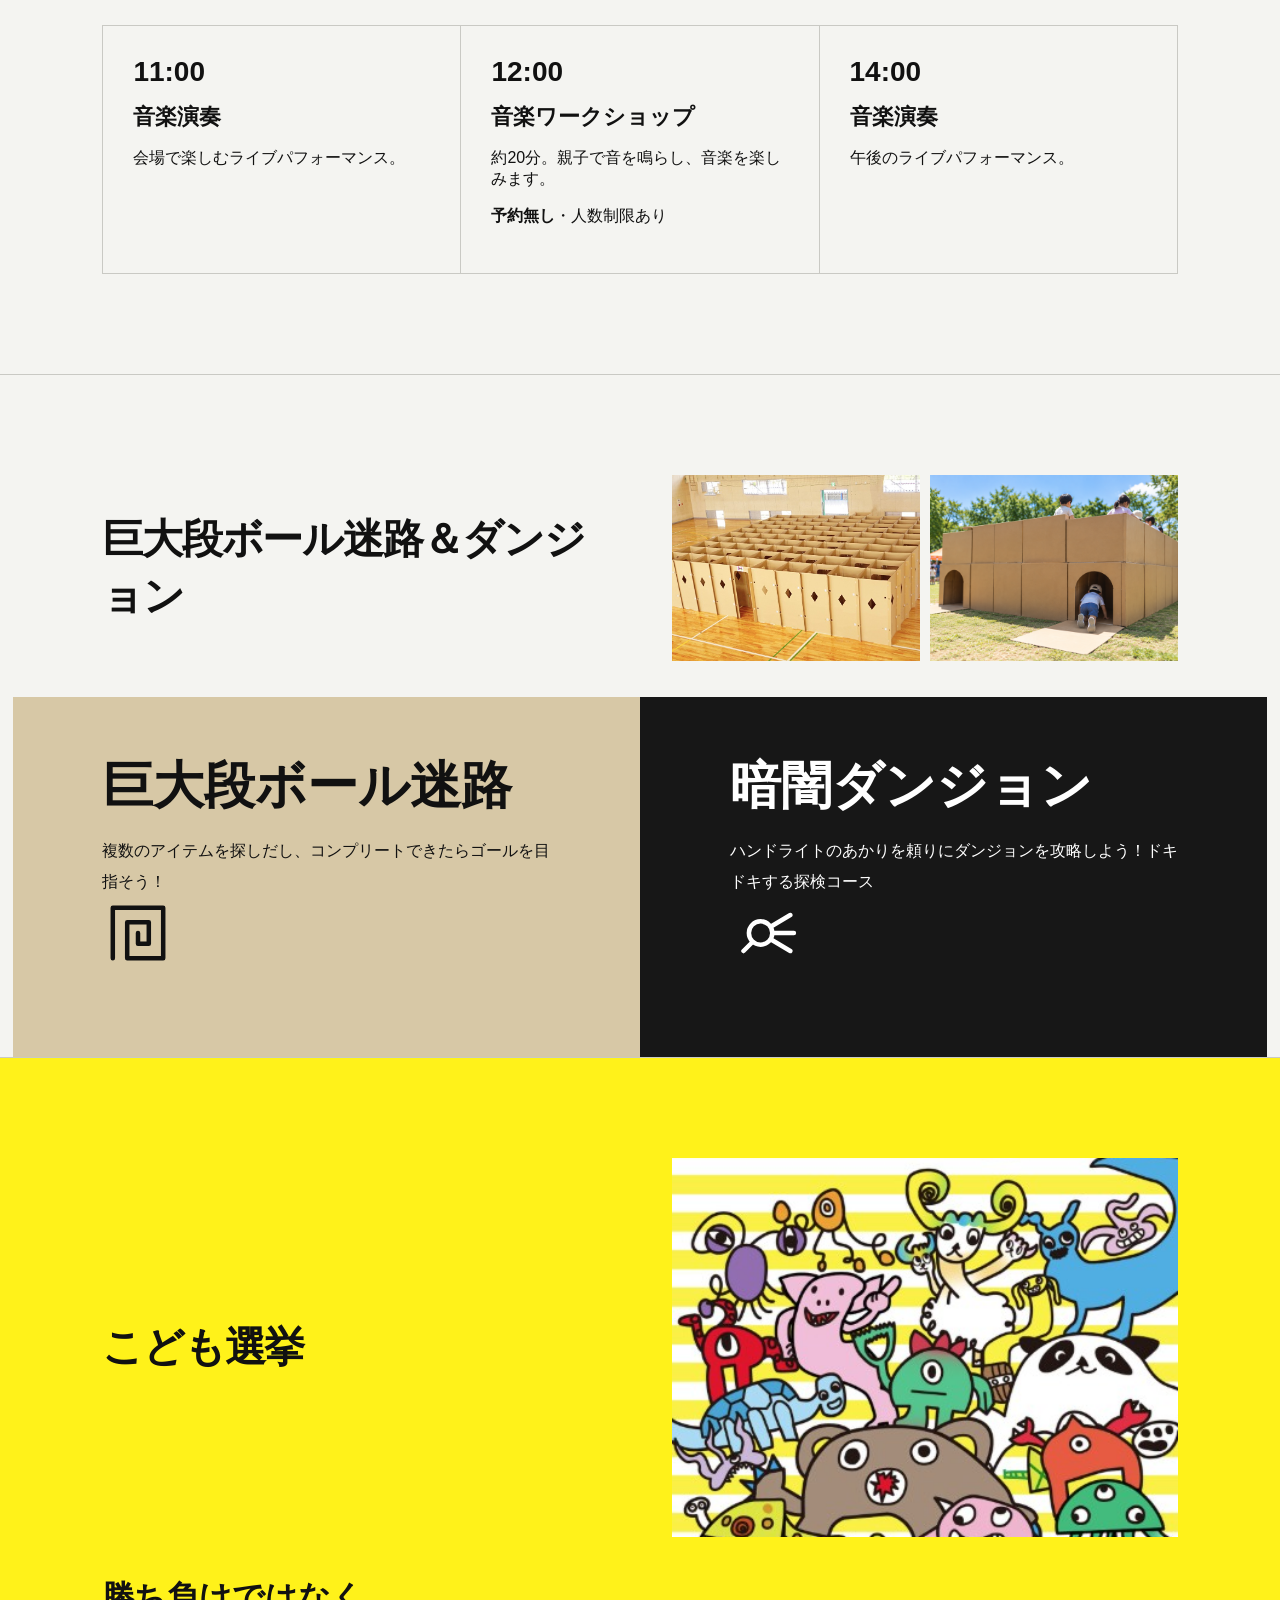
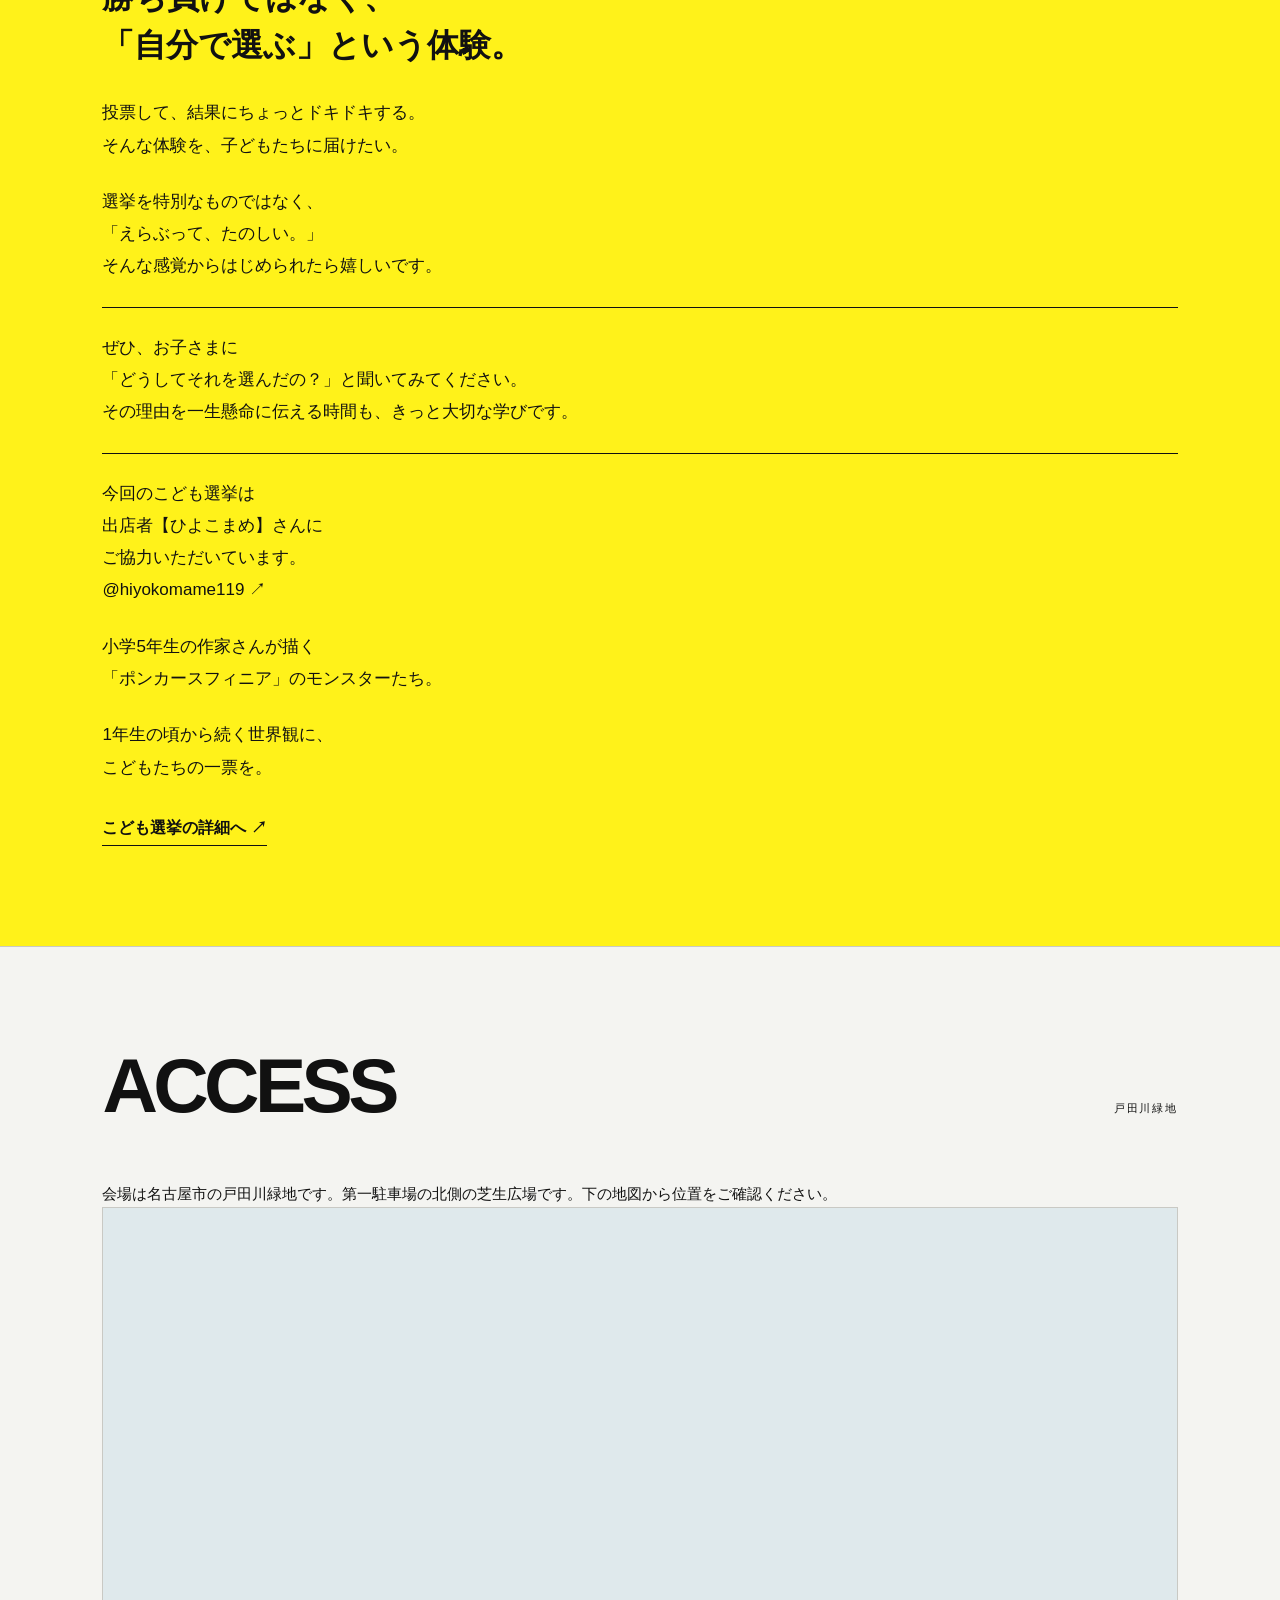
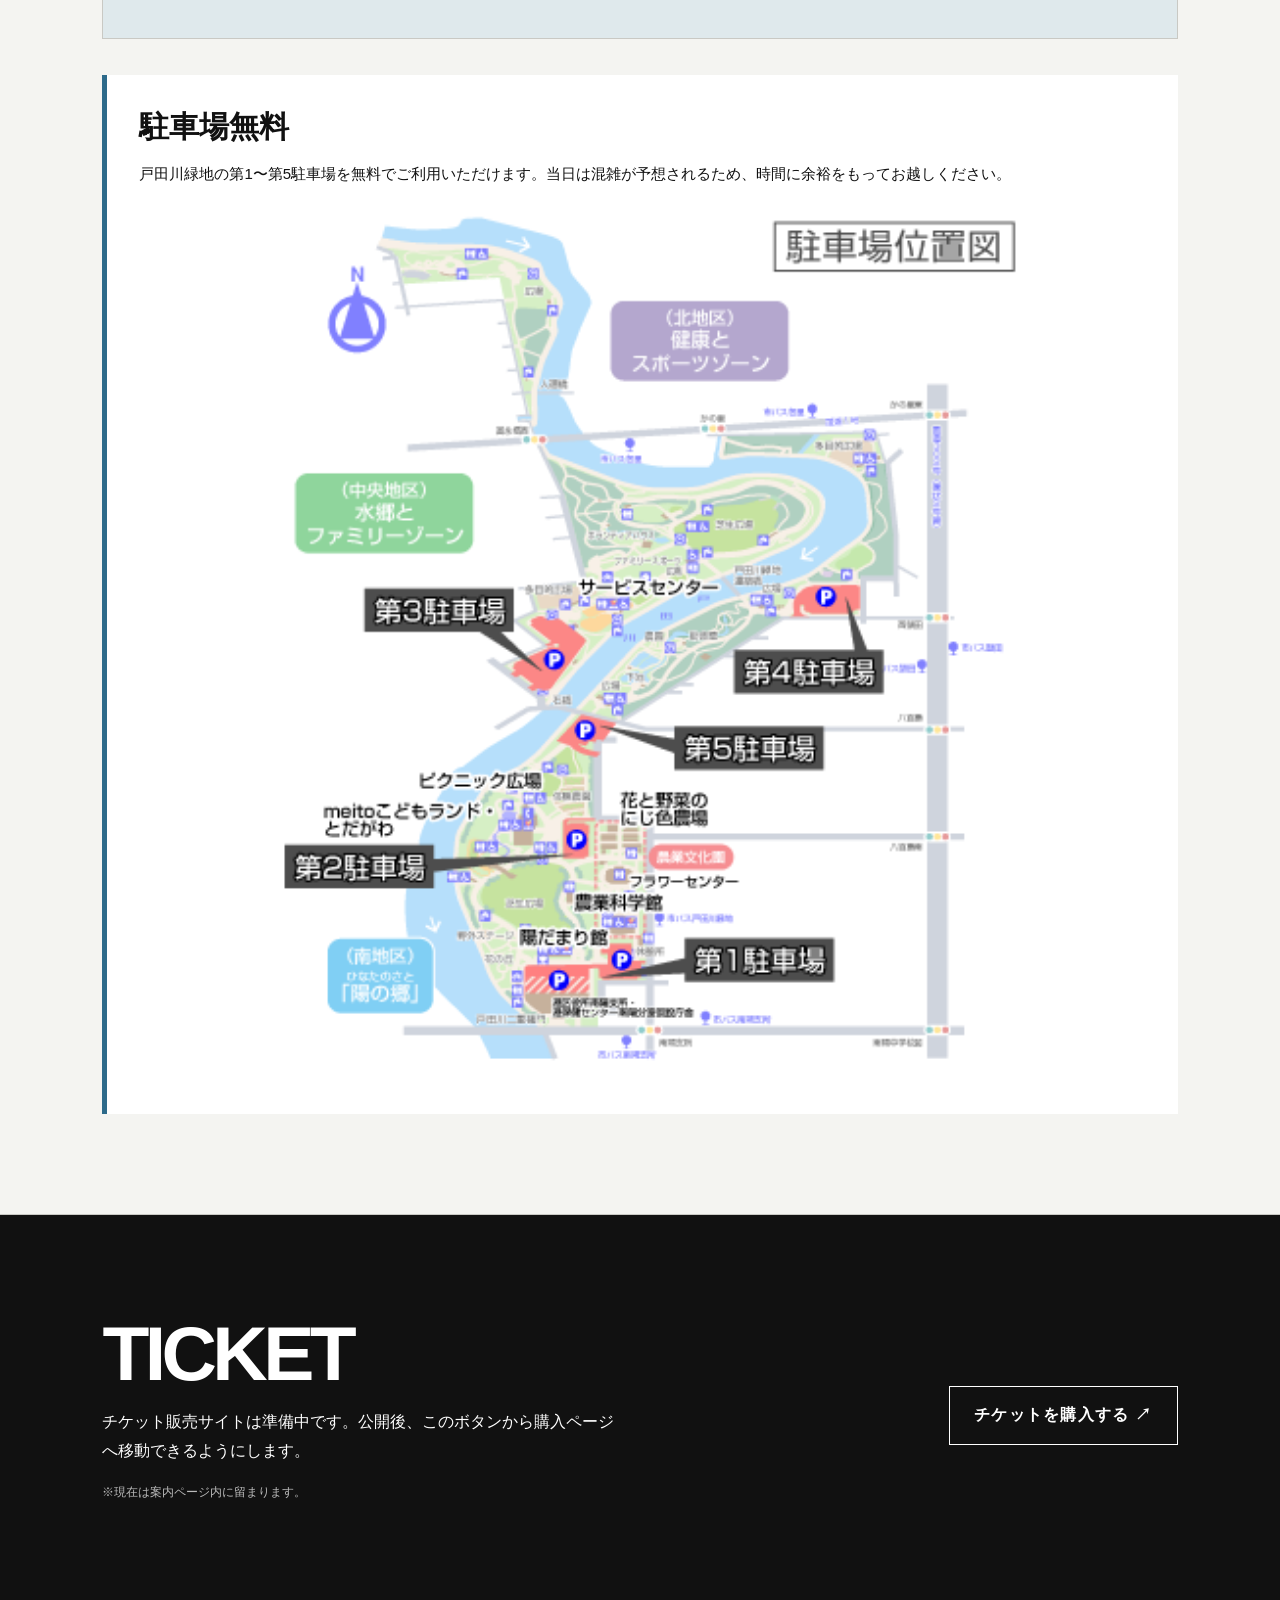
==== commit a447e963: "Unify activity detail layouts and refine Santa and slipper content" ====
--- a/events/kodomoaso-fes-2026/index.html
+++ b/events/kodomoaso-fes-2026/index.html
@@ -123,8 +123,12 @@
 .contest-mark{display:flex;align-items:center;gap:18px}
 .contest-pictogram{display:block;width:104px;height:104px;object-fit:contain;flex:none}
 .contest-callout{display:grid;grid-template-columns:1.15fr .85fr;gap:6vw;align-items:start;border-top:1px solid var(--ink);border-bottom:1px solid var(--ink);padding:44px 0}
-.contest-copy h3{font-size:clamp(30px,4vw,58px);line-height:1.15;margin:0 0 22px}
-.contest-copy p{font-size:18px;line-height:1.8;margin:0}
+.contest-layout{display:grid;grid-template-columns:minmax(0,1fr) minmax(0,1fr);gap:5vw;align-items:start}
+.contest-photo{display:block;width:100%;aspect-ratio:4/3;object-fit:cover}
+.contest-copy h3{font-size:clamp(20px,2.2vw,30px);line-height:1.5;margin:0 0 22px}
+.contest-copy p{font-size:17px;line-height:1.8;margin:0 0 18px}
+.contest-time{font-size:clamp(20px,2.6vw,30px);line-height:1.5;margin:36px 0 12px;padding-top:24px;border-top:1px solid var(--line)}
+.contest-note{font-size:14px;line-height:1.8;margin:0}
 .entry-box{background:#111;color:#fff;padding:30px}
 .entry-box strong{display:block;font-size:clamp(26px,3vw,42px);margin-bottom:12px}
 .entry-box p{margin:0;line-height:1.8}
@@ -167,8 +171,10 @@
 .santa-section{background:#e74355;color:#fff}
 .santa-section .label{color:inherit}
 .santa-layout{display:grid;grid-template-columns:minmax(0,.8fr) minmax(0,1.2fr);gap:56px;align-items:center}
-.santa-lead{font-size:clamp(28px,4vw,58px);font-weight:800;line-height:1.3;margin:0 0 24px}
-.santa-copy{font-size:17px;line-height:1.9;margin:0;max-width:600px}
+.santa-lead{font-size:clamp(20px,2.2vw,30px);font-weight:800;line-height:1.5;margin:0 0 24px}
+.santa-copy{font-size:17px;line-height:1.9;margin:0 0 20px;max-width:600px}
+.santa-content h3{font-size:24px;line-height:1.4;margin:32px 0 12px}
+.santa-time{font-size:clamp(20px,2.6vw,30px);line-height:1.5;margin:36px 0 0;padding-top:24px;border-top:1px solid rgba(255,255,255,.5)}
 .santa-gallery{display:grid;grid-template-columns:1fr 1fr;gap:14px}
 .santa-gallery img{display:block;width:100%;aspect-ratio:4 / 3;object-fit:cover}
 .election-section{background:#fff21a}
@@ -209,7 +215,8 @@
 .contest-pictogram{width:76px;height:76px}
 .mobile-break{display:block}
 .grid,.facts,.about-layout,.music-grid,.contest-callout,.prize-grid,.bmx-layout,.maze-options,.santa-layout{grid-template-columns:1fr}
-.bubble-layout{gap:16px}
+.bubble-layout,.contest-layout{gap:16px}
+.contest-copy p{font-size:14px}
 .bubble-content p{font-size:14px;line-height:1.8;margin-bottom:18px}
 .bubble-content h3{font-size:18px;margin:20px 0 10px}
 .program-list{grid-template-columns:repeat(2,minmax(0,1fr));gap:12px}
@@ -254,6 +261,26 @@
 .ticket-button{width:100%;margin-top:28px}
 .footer{display:block;line-height:2}
 }
+/* Shared activity details: title and photo, full-width copy, then times. */
+.activity-head{display:grid;grid-template-columns:minmax(0,1fr) minmax(0,1fr);align-items:center;gap:5vw;margin-bottom:36px}
+.activity-detail .activity-head h2{font-size:clamp(22px,3.2vw,44px);line-height:1.4;letter-spacing:-.03em;overflow-wrap:anywhere}
+.activity-media{display:grid;grid-template-columns:repeat(2,minmax(0,1fr));gap:10px;min-width:0}
+.activity-media img{display:block;width:100%;aspect-ratio:4/3;object-fit:cover;margin:0}
+.activity-media img:only-child{grid-column:1 / -1}
+.activity-media img:nth-child(3){grid-column:1 / -1}
+.activity-body{width:100%;min-width:0}
+.activity-detail .bubble-content p,.activity-detail .contest-copy p{font-size:16px;line-height:1.9}
+.activity-detail .santa-copy{max-width:none}
+.activity-timing{margin-top:32px}
+.activity-timing .bubble-schedule,.activity-timing .santa-time,.activity-timing .contest-time,.activity-timing .music-grid{margin-top:0}
+.activity-timing .bmx-session{border-top:1px solid var(--line);padding-top:24px;margin-top:0}
+.activity-body .bmx-links{margin-top:24px}
+@media(max-width:700px){
+.activity-head{gap:16px;margin-bottom:28px}
+.activity-media{gap:6px}
+.activity-detail .activity-head h2{font-size:clamp(20px,5.6vw,30px)}
+.activity-detail .mobile-break{display:none}
+}
 </style>
 </head>
 <body>
@@ -277,7 +304,7 @@
 <div class="program-intro" id="play-introduction"><div class="section-head"><h2 class="japanese-heading">遊びの紹介</h2><span class="label">EVENT CONTENTS</span></div><div class="program-list">
 <a class="program-item program-featured" href="#bubble-works"><div class="program-image-wrap"><img class="program-image" src="program-assets/bubble-daytime.png" alt="青空の下でシャボン玉を楽しむ子供たち"></div><div class="program-heading"><strong>バブルワークスさんと遊ぼう！</strong></div><small><b class="program-subtitle">シャボン玉ショー&amp;遊び場</b>ナイトバブルで夜空を彩ったバブルワークスさんが、今度はお昼のこどあそフェスにやってくる！</small></a>
 <a class="program-item" href="#santa-arrives"><div class="program-image-wrap"><img class="program-image" src="program-assets/santa-01.jpg" alt="サンタクロースの写真"></div><div class="program-heading"><strong>サンタさんと撮影！</strong></div><small>遠い北の国からやってくるサンタクロースに会える特別な日！<br>一緒に記念撮影をしよう♫</small></a>
-<a class="program-item" href="#slipper-contest"><div class="program-image-wrap"><img class="program-image" src="program-assets/slipper-play.png" alt="青空へ履物を飛ばして遊ぶ子供たち"></div><div class="program-heading"><strong>スリッパ飛ばし大会</strong></div><small>大人も子どもも真剣勝負！<br>思いっきり飛ばして景品を狙おう。挑戦って楽しい！</small></a>
+<a class="program-item" href="#slipper-contest"><div class="program-image-wrap"><img class="program-image" src="program-assets/slipper-play.png" alt="青空へ履物を飛ばして遊ぶ子供たち"></div><div class="program-heading"><strong>スリッパ飛ばし大会</strong></div><small>思いっきり遠くまで飛ばして<br>目指せNo.1！真剣勝負！<br>挑戦って楽しい！</small></a>
 <a class="program-item" href="#bmx"><div class="program-image-wrap"><img class="program-image" src="program-assets/bmx-01.jpg" alt="子供たちがBMXを体験する様子"></div><div class="program-heading"><strong>BMXに挑戦しよう！</strong></div><small>元全日本チャンピオンの先生とBMXの楽しさを体験しよう♫<br>初めてでも大歓迎！</small></a>
 <a class="program-item" href="#music"><div class="program-image-wrap"><img class="program-image" src="program-assets/iwamoto-profile.jpg" alt="太鼓を前に笑顔を見せる音楽家の岩本象一さん"></div><div class="program-heading"><strong>音楽家と遊ぼう！</strong></div><small>音楽をただ「聴く」だけではなく、一緒に音を鳴らして、感じて“音で遊ぶ”体験を</small></a>
 <a class="program-item" href="#cardboard-maze"><div class="program-image-wrap"><img class="program-image" src="program-assets/cardboard-dark-exploration.png" alt="屋外の段ボール迷路に挑戦する子供たち"></div><div class="program-heading"><strong>ダンボール迷路</strong></div><small>ARTチームがつくる大きな迷路を攻略しよう！考える力と冒険心を刺激しゴールへ♫</small></a>
@@ -300,19 +327,17 @@
 <div class="schedule-row schedule-bmx"><time>10:30〜</time><div><span class="schedule-type">複数回開催</span><strong><a class="schedule-name" href="#bmx">BMX体験</a></strong><p><b>予約優先</b>・人数制限あり<br>講師：勅使川原 大地</p></div></div>
 <div class="schedule-row schedule-music"><time>11:00</time><div><span class="schedule-type">音楽家・岩本象一さん</span><strong><a class="schedule-name" href="#music">音楽演奏</a></strong><p><b>予約無し</b>・人数制限あり</p></div></div>
 <div class="schedule-row schedule-bubble"><time>11:30〜12:30</time><div><span class="schedule-type">バブルワークス</span><strong><a class="schedule-name" href="#bubble-works">🫧 シャボン玉の遊び場</a></strong></div></div>
-<div class="schedule-row schedule-slipper"><time>12:30〜13:00</time><div><strong><a class="schedule-name" href="#slipper-contest">スリッパ飛ばし大会</a></strong><p>参加無料・当日12:00までにエントリー</p></div></div>
 <div class="schedule-row schedule-bubble"><time>13:00</time><div><span class="schedule-type">バブルワークス</span><strong><a class="schedule-name" href="#bubble-works">🫧 シャボン玉ショー</a></strong></div></div>
+<div class="schedule-row schedule-slipper"><time>13:45</time><div><strong><a class="schedule-name" href="#slipper-contest">スリッパ飛ばし大会</a></strong><p>※エントリー方法等は、後日公開予定です。</p></div></div>
 <div class="schedule-row schedule-music"><time>14:00</time><div><span class="schedule-type">音楽家・岩本象一さん</span><strong><a class="schedule-name" href="#music">音楽演奏</a></strong><p><b>予約無し</b>・人数制限あり</p></div></div>
 <div class="schedule-row schedule-santa" id="santa-program"><time>14:30〜15:30</time><div><strong><a class="schedule-name" href="#santa-arrives">サンタクロース</a></strong><p>時間内に2回登場予定です。</p></div></div>
 <div class="schedule-row schedule-gate"><time>15:30</time><div><strong>イベント終了</strong></div></div>
 </div>
 <aside class="schedule-notes"><h3>ワークショップの参加条件</h3><p>音楽ワークショップ・体験ワークショップ：<b>予約無し</b>・人数制限あり</p></aside>
 </section>
-<section class="section bubble-section" id="bubble-works">
-<div class="section-head"><h2>バブルワークスさんと遊ぼう！</h2><span class="label">SHOW / PLAYGROUND</span></div>
-<div class="bubble-layout">
-<img class="bubble-photo" src="program-assets/bubble-daytime.png" alt="青空の下でシャボン玉を楽しむ子供たち">
-<div class="bubble-content">
+<section class="section bubble-section activity-detail" id="bubble-works">
+<div class="activity-head"><h2>バブルワークスさんと遊ぼう！</h2><div class="activity-media"><img class="activity-photo" src="program-assets/bubble-daytime.png" alt="青空の下でシャボン玉を楽しむ子供たち">
+</div></div><div class="activity-body"><div class="bubble-content">
 <p><strong>観てワクワク！遊んで夢中に！</strong></p>
 <p>ギネス世界記録公式認定を持つシャボン玉のプロ「バブルワークス」さんと一緒に楽しもう！</p>
 <p>大きなシャボン玉や不思議な形のシャボン玉。プロのショーを観るだけでなく、自分で飛ばして遊べる特別な体験も♫</p>
@@ -321,19 +346,40 @@
 <h3>シャボン玉の遊び場</h3>
 <p>飛ばしたり、追いかけたり、さわってみたり。いろいろな道具を使って、思いっきりシャボン玉遊びを楽しもう！</p>
 </div>
+</div><div class="activity-timing"><div class="bubble-schedule" aria-label="バブルワークスの開催時間">
+<article class="bubble-slot"><h3>バブルショー(約30分)</h3><time>①10:30〜 ②13:00〜</time></article>
+<article class="bubble-slot"><h3>シャボン玉の遊び場</h3><time>11:30〜12:30</time></article>
 </div>
-<div class="bubble-schedule" aria-label="バブルワークスの開催時間">
-<article class="bubble-slot"><h3>バブルショー(約30分)：</h3><time>①10:30〜 ②13:00〜</time></article>
-<article class="bubble-slot"><h3>シャボン玉の遊び場：</h3><time>11:30〜12:30</time></article>
+</div></section>
+<section class="section santa-section activity-detail" id="santa-arrives">
+<div class="activity-head"><h2>サンタさんと撮影</h2><div class="activity-media"><img src="program-assets/santa-01.jpg" alt="プレゼントに囲まれたサンタクロース" class="activity-photo"><img src="program-assets/santa-02.jpg" alt="明かりに包まれたサンタクロース" class="activity-photo"></div></div><div class="activity-body"><div class="santa-content">
+<p class="santa-lead">遠い北の国から、サンタクロースがやってくる！</p>
+<p class="santa-copy">真っ赤な衣装に大きな体、やさしい笑顔のサンタさんが、こどあそフェスに登場！</p>
+<p class="santa-copy">会場には特別なフォトスポットをご用意。サンタさんと並んで、家族みんなで記念撮影を楽しもう♫</p>
+<p class="santa-copy">ひと足早いクリスマス。家族の思い出に残る、とっておきの一枚を！</p>
+<h3>撮影について</h3>
+<p class="santa-copy">ご自身のカメラやスマートフォンで、写真・動画を自由に撮影いただけます。</p>
 </div>
-</section>
-<section class="section contest-section" id="slipper-contest"><div class="section-head"><h2>スリッパ飛ばし<span class="mobile-break"></span>大会</h2><div class="contest-mark"><svg class="contest-pictogram" viewBox="0 0 160 160" role="img" aria-label="足からスリッパが飛び出すピクトグラム"><use href="#slipper-contest-icon"/></svg><span class="label">ENTRY CLOSE / 12:00</span></div></div><div class="contest-callout"><div class="contest-copy"><h3>飛ばせ、ねらえ、<br>豪華景品をつかみ取れ。</h3><p>大人の部と子供の部で開催。思いきりスリッパを飛ばして、会場の一番を目指そう。各部門の優勝者には豪華景品をプレゼントします。</p><div class="prize-grid"><div class="prize-item"><small>大人の部 優勝賞品</small><b>ファミリーおでかけギフト<br>10,000円相当</b><span class="provisional">※仮設定・景品は変更予定です</span></div><div class="prize-item"><small>子供の部 優勝賞品</small><b>人気おもちゃ＆<br>お菓子セット</b><span class="provisional">※仮設定・景品は変更予定です</span></div></div></div><aside class="entry-box"><div class="contest-start"><small>START</small><strong>12:30</strong></div><span class="label">ENTRY</span><strong>参加無料</strong><p>当日12:00までに会場でエントリーしてください。</p></aside></div></section>
-<section class="section" id="music"><div class="section-head"><h2>音楽家と遊ぼう！</h2><span class="label">MUSIC PROGRAM</span></div><p class="music-lead">音楽家・岩本象一さんと、音楽をただ「聴く」だけではなく、一緒に音を鳴らして、感じて“音で遊ぶ”体験を。</p><div class="participation-note" aria-label="音楽プログラムの参加条件"><strong>予約無し</strong><span>人数制限あり</span></div><div class="music-gallery"><img src="program-assets/iwamoto-01.jpg" alt="演奏中の音楽家・岩本象一さん"><img src="program-assets/iwamoto-02.jpg" alt="楽器を演奏する岩本象一さん"><img src="program-assets/iwamoto-03.jpg" alt="音の道具を手にする岩本象一さん"></div><div class="music-grid"><article class="music-item"><time>11:00</time><h3>音楽演奏</h3><p>会場で楽しむライブパフォーマンス。</p></article><article class="music-item"><time>12:00</time><h3>音楽ワークショップ</h3><p>約20分。親子で音を鳴らし、音楽を楽しみます。</p><p><b>予約無し</b>・人数制限あり</p></article><article class="music-item"><time>14:00</time><h3>音楽演奏</h3><p>午後のライブパフォーマンス。</p></article></div></section>
-<section class="section bmx-section" id="bmx"><div class="section-head"><h2>BMX</h2><span class="label">RIDE / CHALLENGE</span></div><img class="bmx-photo" src="program-assets/bmx-02.jpg" alt="サムライドBMXの講師による実演"><div class="bmx-layout"><div><p class="bmx-lead">サムライドBMX</p><p class="bmx-copy">はじめてでも楽しめるBMX体験。講師と一緒に、自転車を操る面白さと新しい動きに挑戦します。</p><p class="bmx-session">10:30〜 複数回開催</p><div class="participation-note" aria-label="BMXの参加条件"><strong>予約優先</strong><span>人数制限あり</span></div><p class="bmx-instructor">講師：勅使川原 大地</p></div><div class="bmx-links"><a class="bmx-link" href="https://www.instagram.com/samuride_bmxclub/" target="_blank" rel="noopener noreferrer"><span>サムライドBMX</span><span>Instagram ↗</span></a><a class="bmx-link" href="https://www.instagram.com/daichiteshigram/" target="_blank" rel="noopener noreferrer"><span>講師</span><span>Instagram ↗</span></a></div></div></section>
-<section class="section maze-section" id="cardboard-maze"><div class="section-head"><h2>巨大段ボール迷路＆ダンジョン</h2><span class="label">MAZE ADVENTURE</span></div><div class="maze-options"><article class="maze-option"><div><h3>巨大段ボール迷路</h3><p>複数のアイテムを探しだし、コンプリートできたらゴールを目指そう！</p></div><img class="maze-photo" src="program-assets/cardboard-maze-01.jpg" alt="体育館いっぱいに広がる巨大段ボール迷路"><svg class="maze-symbol" viewBox="0 0 80 80" role="img" aria-label="迷路のアイコン"><path d="M12 68V12h56v56H28V28h24v24H40V40"/></svg></article><article class="maze-option"><div><h3>暗闇ダンジョン</h3><p>ハンドライトのあかりを頼りにダンジョンを攻略しよう！ドキドキする探検コース</p></div><img class="maze-photo" src="program-assets/cardboard-dark-exploration.png" alt="段ボールのトンネルへ入って探検する子供"><svg class="maze-symbol" viewBox="0 0 80 80" role="img" aria-label="ダンジョンのアイコン"><circle cx="34" cy="40" r="13"/><path d="M47 32l20-12M49 40h22M47 48l20 12M15 60l10-10"/></svg></article></div></section>
-<section class="section election-section" id="kodomo-election">
-<div class="section-head"><h2>こども選挙</h2><span class="label">CHOOSE / EXPERIENCE</span></div>
-<div class="election-layout"><div class="election-copy">
+</div><div class="activity-timing"><p class="santa-time"><strong>開催時間　14:30〜15:30</strong></p>
+</div></section>
+<section class="section contest-section activity-detail" id="slipper-contest">
+<div class="activity-head"><h2>スリッパ飛ばし<span class="mobile-break"></span>大会</h2><div class="activity-media"><img class="activity-photo" src="program-assets/slipper-play.png" alt="青空へ履物を飛ばして遊ぶ子供たち">
+</div></div><div class="activity-body"><div class="contest-copy">
+<h3>思いっきり飛ばして、目指せNo.1！</h3>
+<p>スリッパをどこまで遠くに飛ばせるかな？</p>
+<p>ルールはシンプル！思いっきりスリッパを飛ばして、飛距離を競う大会です。</p>
+<p>見事優勝した方には、豪華景品をご用意！</p>
+<p>うまく飛ばせても、飛ばせなくても、思いきってチャレンジすることが大切。</p>
+<p><strong>挑戦って楽しい！</strong></p>
+</div>
+</div><div class="activity-timing"><p class="contest-time"><strong>開催時間　13:45</strong></p>
+<p class="contest-note">※エントリー方法等は、後日公開予定です。</p>
+</div></section>
+<section class="section bmx-section activity-detail" id="bmx"><div class="activity-head"><h2>BMX</h2><div class="activity-media"><img class="activity-photo" src="program-assets/bmx-02.jpg" alt="サムライドBMXの講師による実演"></div></div><div class="activity-body"><div><p class="bmx-lead">サムライドBMX</p><p class="bmx-copy">はじめてでも楽しめるBMX体験。講師と一緒に、自転車を操る面白さと新しい動きに挑戦します。</p><div class="participation-note" aria-label="BMXの参加条件"><strong>予約優先</strong><span>人数制限あり</span></div><p class="bmx-instructor">講師：勅使川原 大地</p></div><div class="bmx-links"><a class="bmx-link" href="https://www.instagram.com/samuride_bmxclub/" target="_blank" rel="noopener noreferrer"><span>サムライドBMX</span><span>Instagram ↗</span></a><a class="bmx-link" href="https://www.instagram.com/daichiteshigram/" target="_blank" rel="noopener noreferrer"><span>講師</span><span>Instagram ↗</span></a></div></div><div class="activity-timing"><p class="bmx-session">10:30〜 複数回開催</p></div></section>
+<section class="section activity-detail" id="music"><div class="activity-head"><h2>音楽家と遊ぼう！</h2><div class="activity-media"><img src="program-assets/iwamoto-01.jpg" alt="演奏中の音楽家・岩本象一さん" class="activity-photo"><img src="program-assets/iwamoto-02.jpg" alt="楽器を演奏する岩本象一さん" class="activity-photo"><img src="program-assets/iwamoto-03.jpg" alt="音の道具を手にする岩本象一さん" class="activity-photo"></div></div><div class="activity-body"><p class="music-lead">音楽家・岩本象一さんと、音楽をただ「聴く」だけではなく、一緒に音を鳴らして、感じて“音で遊ぶ”体験を。</p><div class="participation-note" aria-label="音楽プログラムの参加条件"><strong>予約無し</strong><span>人数制限あり</span></div></div><div class="activity-timing"><div class="music-grid"><article class="music-item"><time>11:00</time><h3>音楽演奏</h3><p>会場で楽しむライブパフォーマンス。</p></article><article class="music-item"><time>12:00</time><h3>音楽ワークショップ</h3><p>約20分。親子で音を鳴らし、音楽を楽しみます。</p><p><b>予約無し</b>・人数制限あり</p></article><article class="music-item"><time>14:00</time><h3>音楽演奏</h3><p>午後のライブパフォーマンス。</p></article></div></div></section>
+<section class="section maze-section activity-detail" id="cardboard-maze"><div class="activity-head"><h2>巨大段ボール迷路＆ダンジョン</h2><div class="activity-media"><img class="activity-photo" src="program-assets/cardboard-maze-01.jpg" alt="体育館いっぱいに広がる巨大段ボール迷路"><img class="activity-photo" src="program-assets/cardboard-dark-exploration.png" alt="段ボールのトンネルへ入って探検する子供"></div></div><div class="activity-body"><div class="maze-options"><article class="maze-option"><div><h3>巨大段ボール迷路</h3><p>複数のアイテムを探しだし、コンプリートできたらゴールを目指そう！</p></div><svg class="maze-symbol" viewbox="0 0 80 80" role="img" aria-label="迷路のアイコン"><path d="M12 68V12h56v56H28V28h24v24H40V40"></path></svg></article><article class="maze-option"><div><h3>暗闇ダンジョン</h3><p>ハンドライトのあかりを頼りにダンジョンを攻略しよう！ドキドキする探検コース</p></div><svg class="maze-symbol" viewbox="0 0 80 80" role="img" aria-label="ダンジョンのアイコン"><circle cx="34" cy="40" r="13"></circle><path d="M47 32l20-12M49 40h22M47 48l20 12M15 60l10-10"></path></svg></article></div></div></section>
+<section class="section election-section activity-detail" id="kodomo-election">
+<div class="activity-head"><h2>こども選挙</h2><div class="activity-media"><img class="activity-photo" src="program-assets/election-characters.jpg" alt="ポンカースフィニアの色とりどりのモンスターたち"></div></div><div class="activity-body"><div class="election-copy">
 <p class="election-lead">勝ち負けではなく、<br>「自分で選ぶ」という体験。</p>
 <p>投票して、結果にちょっとドキドキする。<br>そんな体験を、子どもたちに届けたい。</p>
 <p>選挙を特別なものではなく、<br>「えらぶって、たのしい。」<br>そんな感覚からはじめられたら嬉しいです。</p>
@@ -342,9 +388,7 @@
 <p>小学5年生の作家さんが描く<br>「ポンカースフィニア」のモンスターたち。</p>
 <p>1年生の頃から続く世界観に、<br>こどもたちの一票を。</p></div>
 <a class="election-detail-link" href="kodomo-election.html">こども選挙の詳細へ ↗</a>
-</div><img class="election-image" src="program-assets/election-characters.jpg" alt="ポンカースフィニアの色とりどりのモンスターたち"></div>
-</section>
-<section class="section santa-section" id="santa-arrives"><div class="section-head"><h2>サンタがやって来る。</h2><span class="label">CHRISTMAS SPECIAL</span></div><div class="santa-layout"><div><p class="santa-lead">こどあそで出会う、<br>特別なサンタクロース。</p><p class="santa-copy">会場にサンタクロースが登場します。家族で写真を撮ったり、クリスマスの空気を一緒に楽しんだり。冬の一日を彩る特別な時間です。</p></div><div class="santa-gallery"><img src="program-assets/santa-01.jpg" alt="プレゼントに囲まれたサンタクロース"><img src="program-assets/santa-02.jpg" alt="明かりに包まれたサンタクロース"></div></div></section>
+</div></div></section>
 <section class="section access" id="access"><div class="section-head"><h2>ACCESS</h2><span class="label">戸田川緑地</span></div><p class="hero-copy access-copy">会場は名古屋市の戸田川緑地です。第一駐車場の北側の芝生広場です。下の地図から位置をご確認ください。</p><div class="map-wrap"><iframe title="戸田川緑地 MAP" src="https://www.google.com/maps?q=%E6%88%B8%E7%94%B0%E5%B7%9D%E7%B7%91%E5%9C%B0&output=embed" loading="lazy"></iframe></div><div class="parking"><h3>駐車場無料</h3><p>戸田川緑地の第1〜第5駐車場を無料でご利用いただけます。当日は混雑が予想されるため、時間に余裕をもってお越しください。</p><img class="parking-map" src="access-parkmap-2026.png" alt="戸田川緑地 第1〜第5駐車場の位置図"></div></section>
 <section class="section ticket" id="ticket"><div><h2>TICKET</h2><p>チケット販売サイトは準備中です。公開後、このボタンから購入ページへ移動できるようにします。</p><p class="note">※現在は案内ページ内に留まります。</p></div><a class="ticket-button" href="#ticket">チケットを購入する ↗</a></section>
 </main>
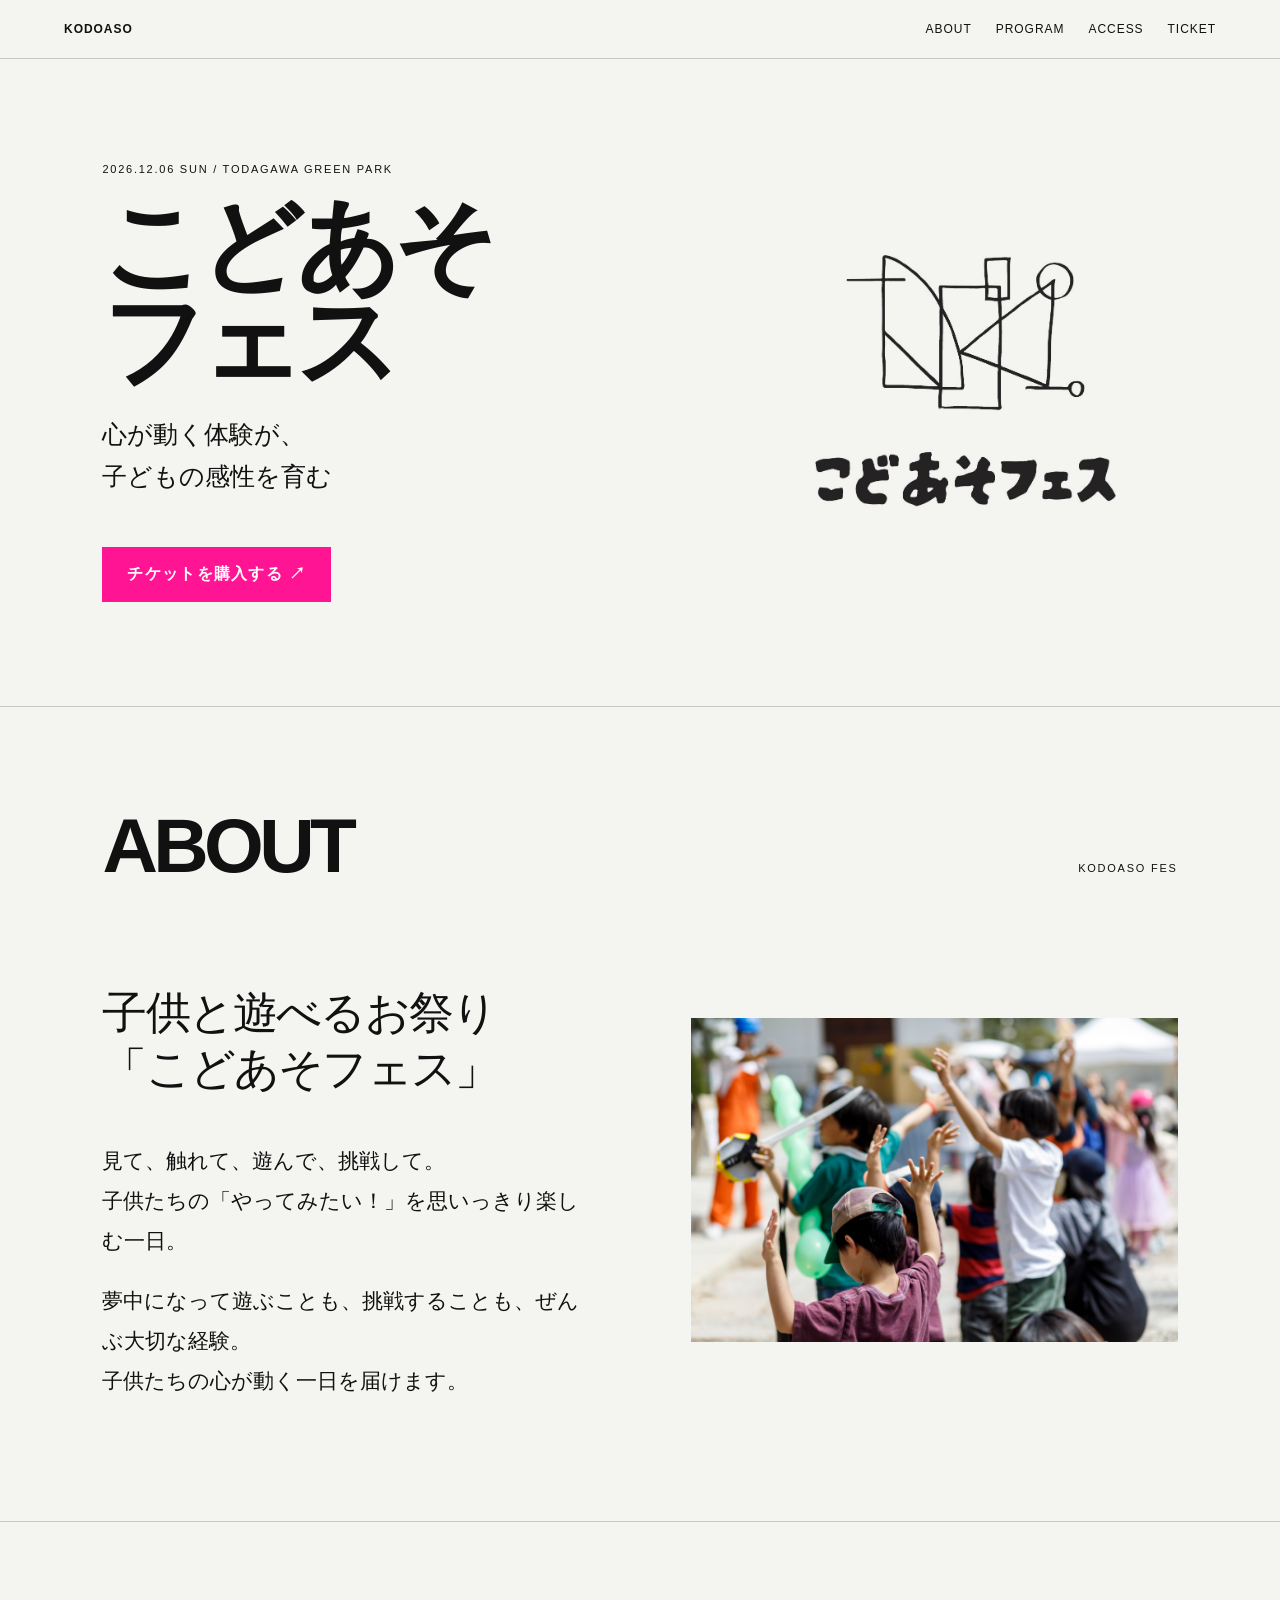
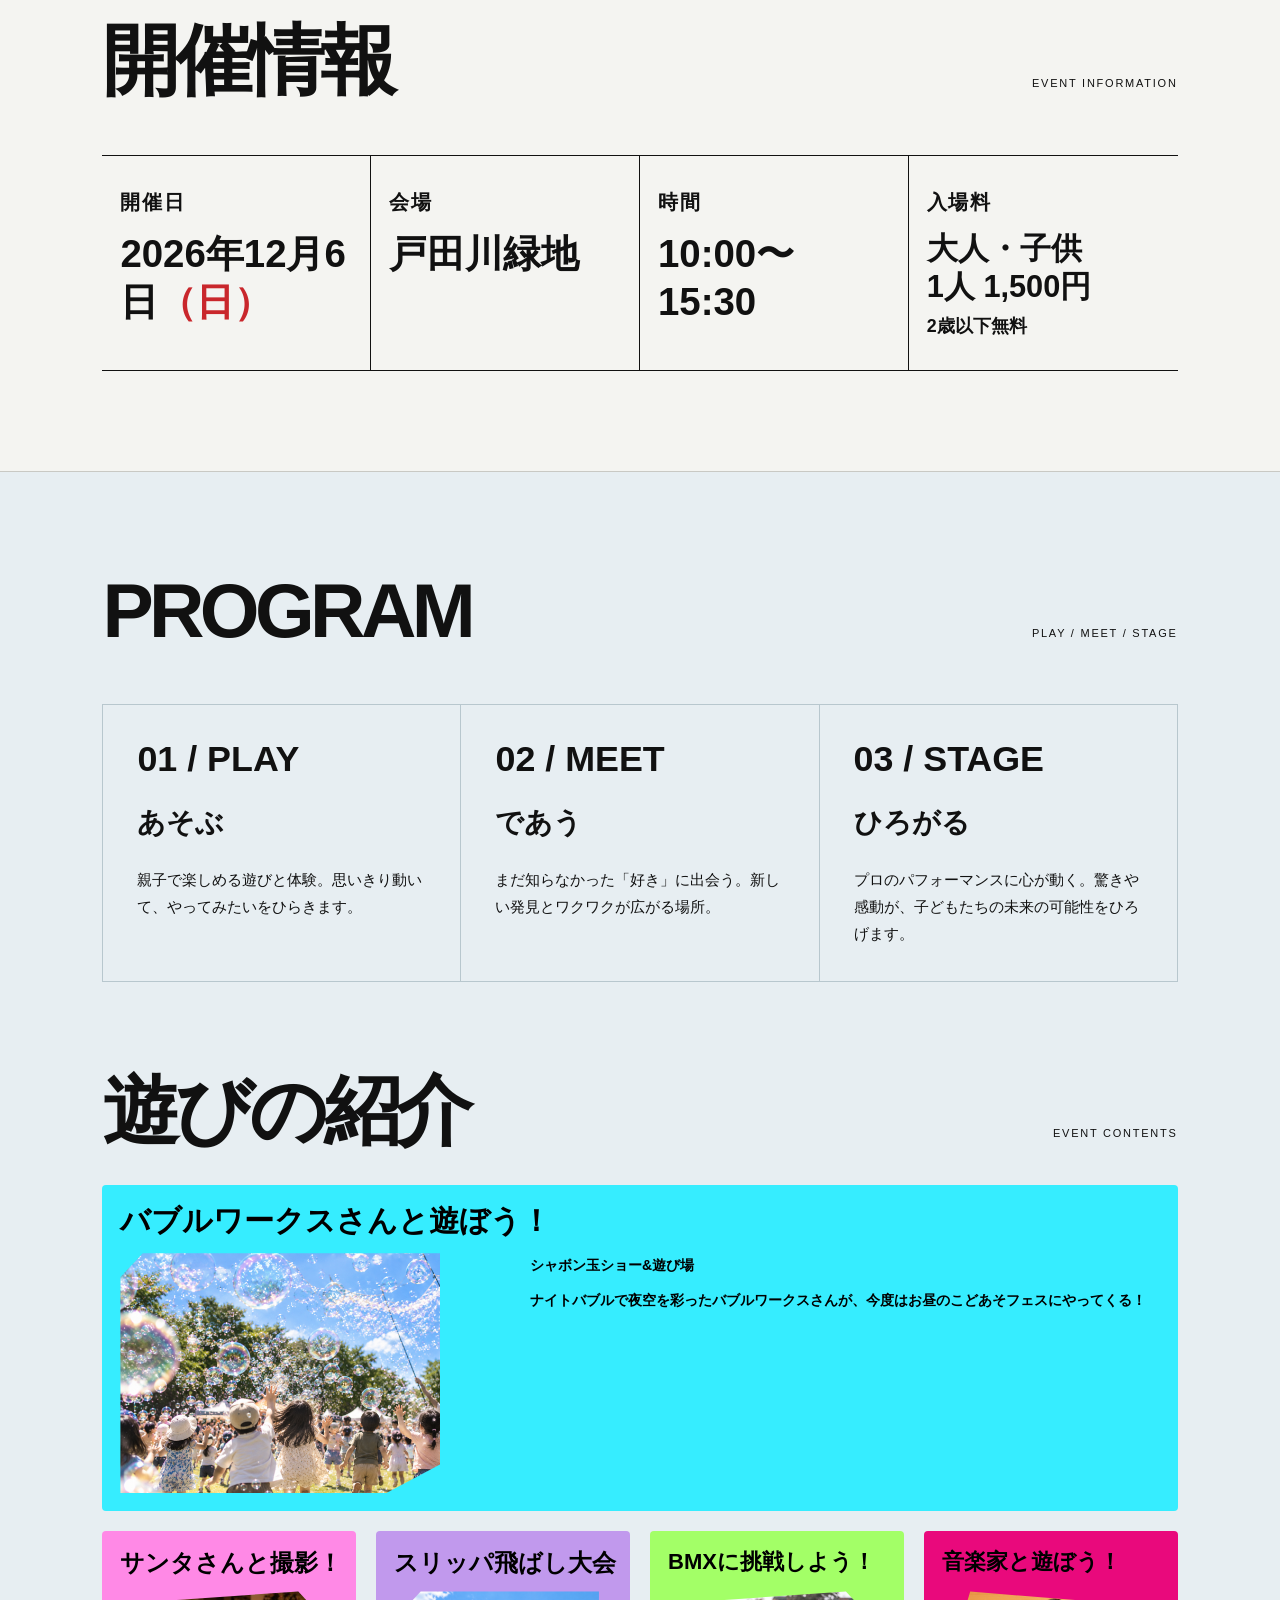
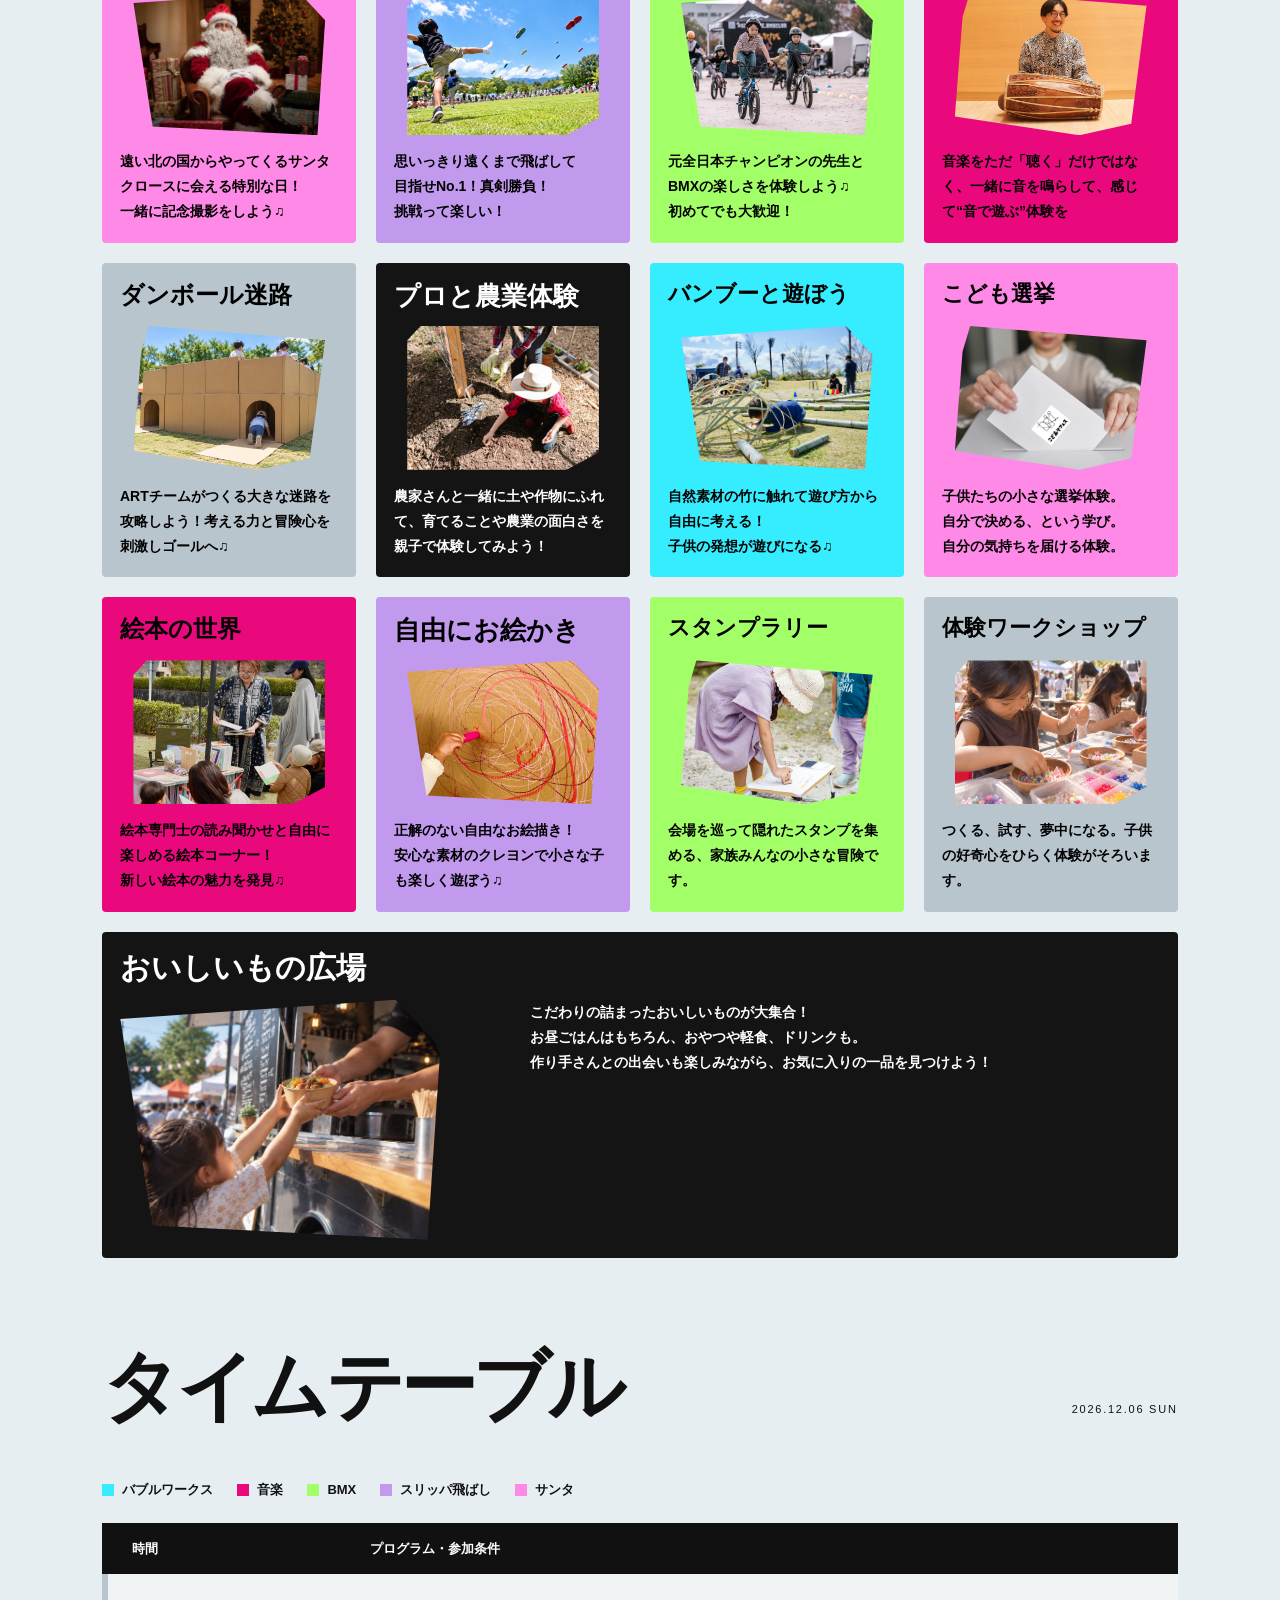
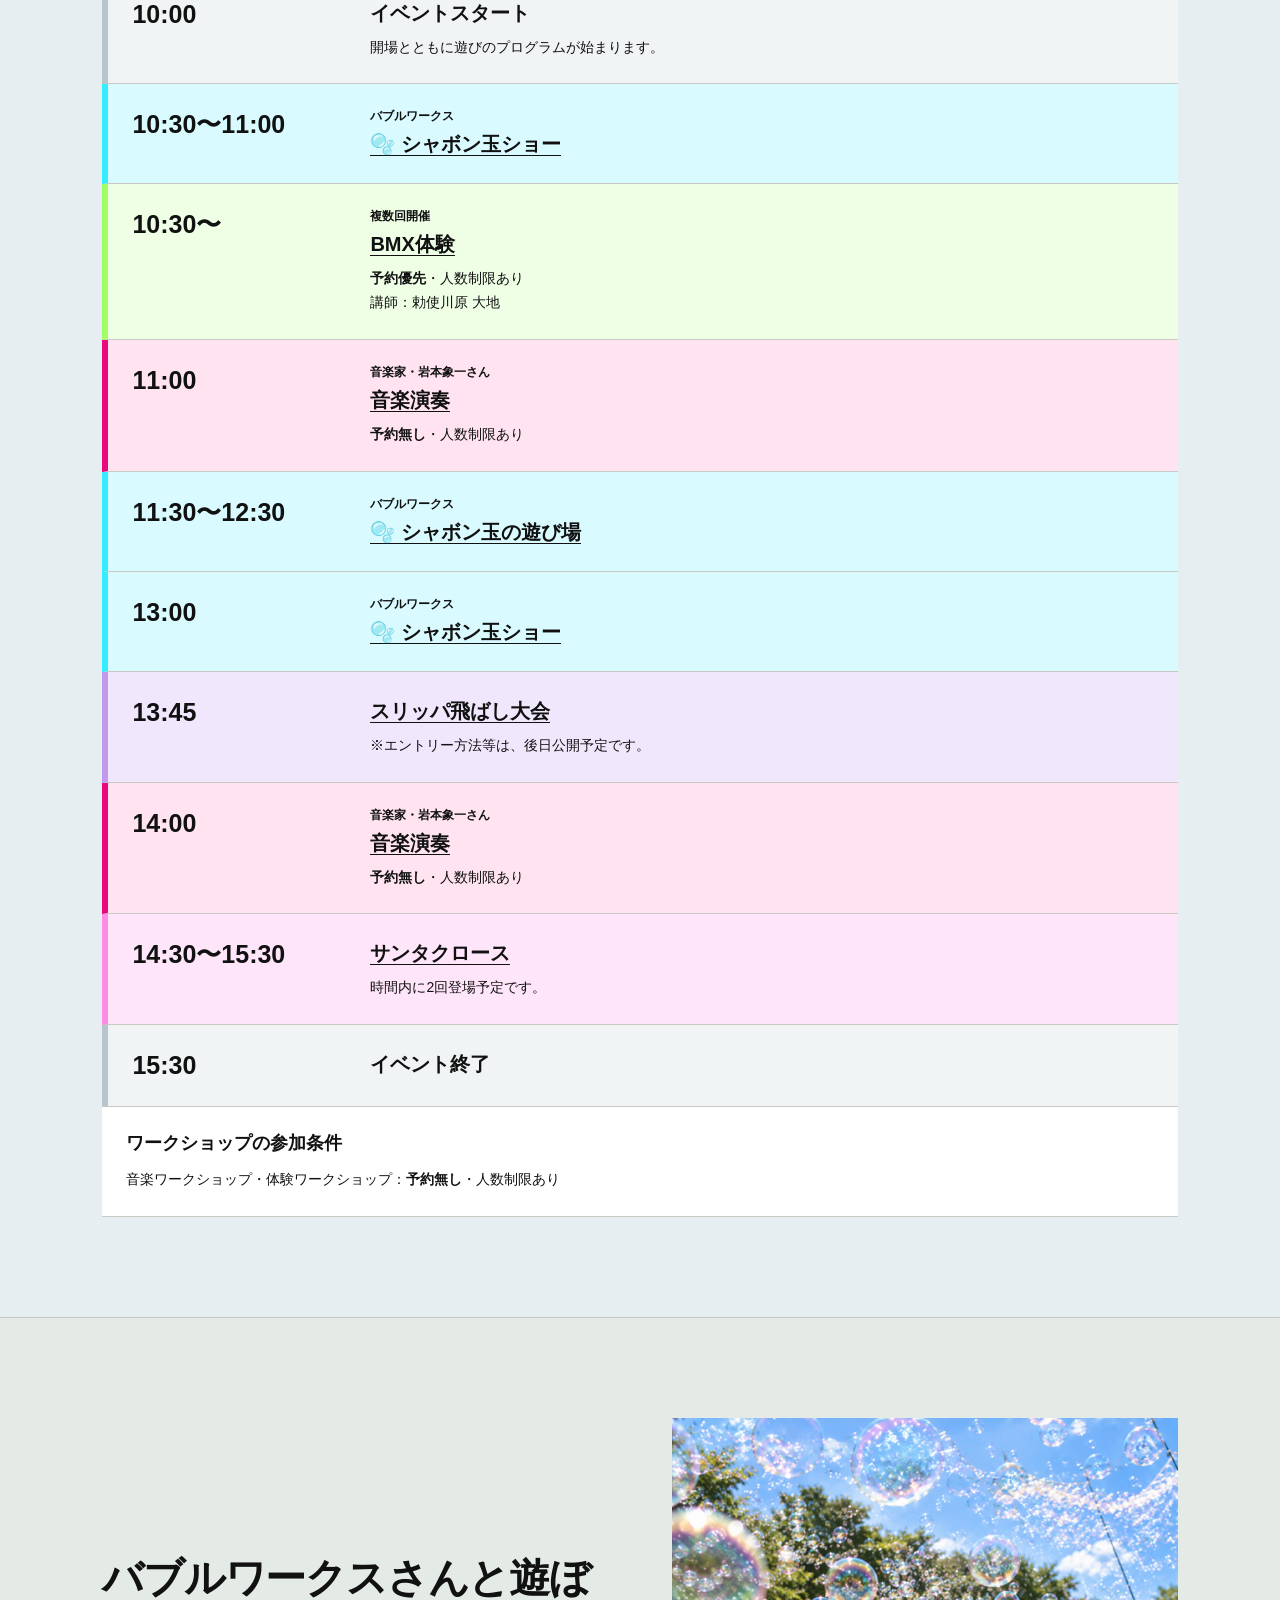
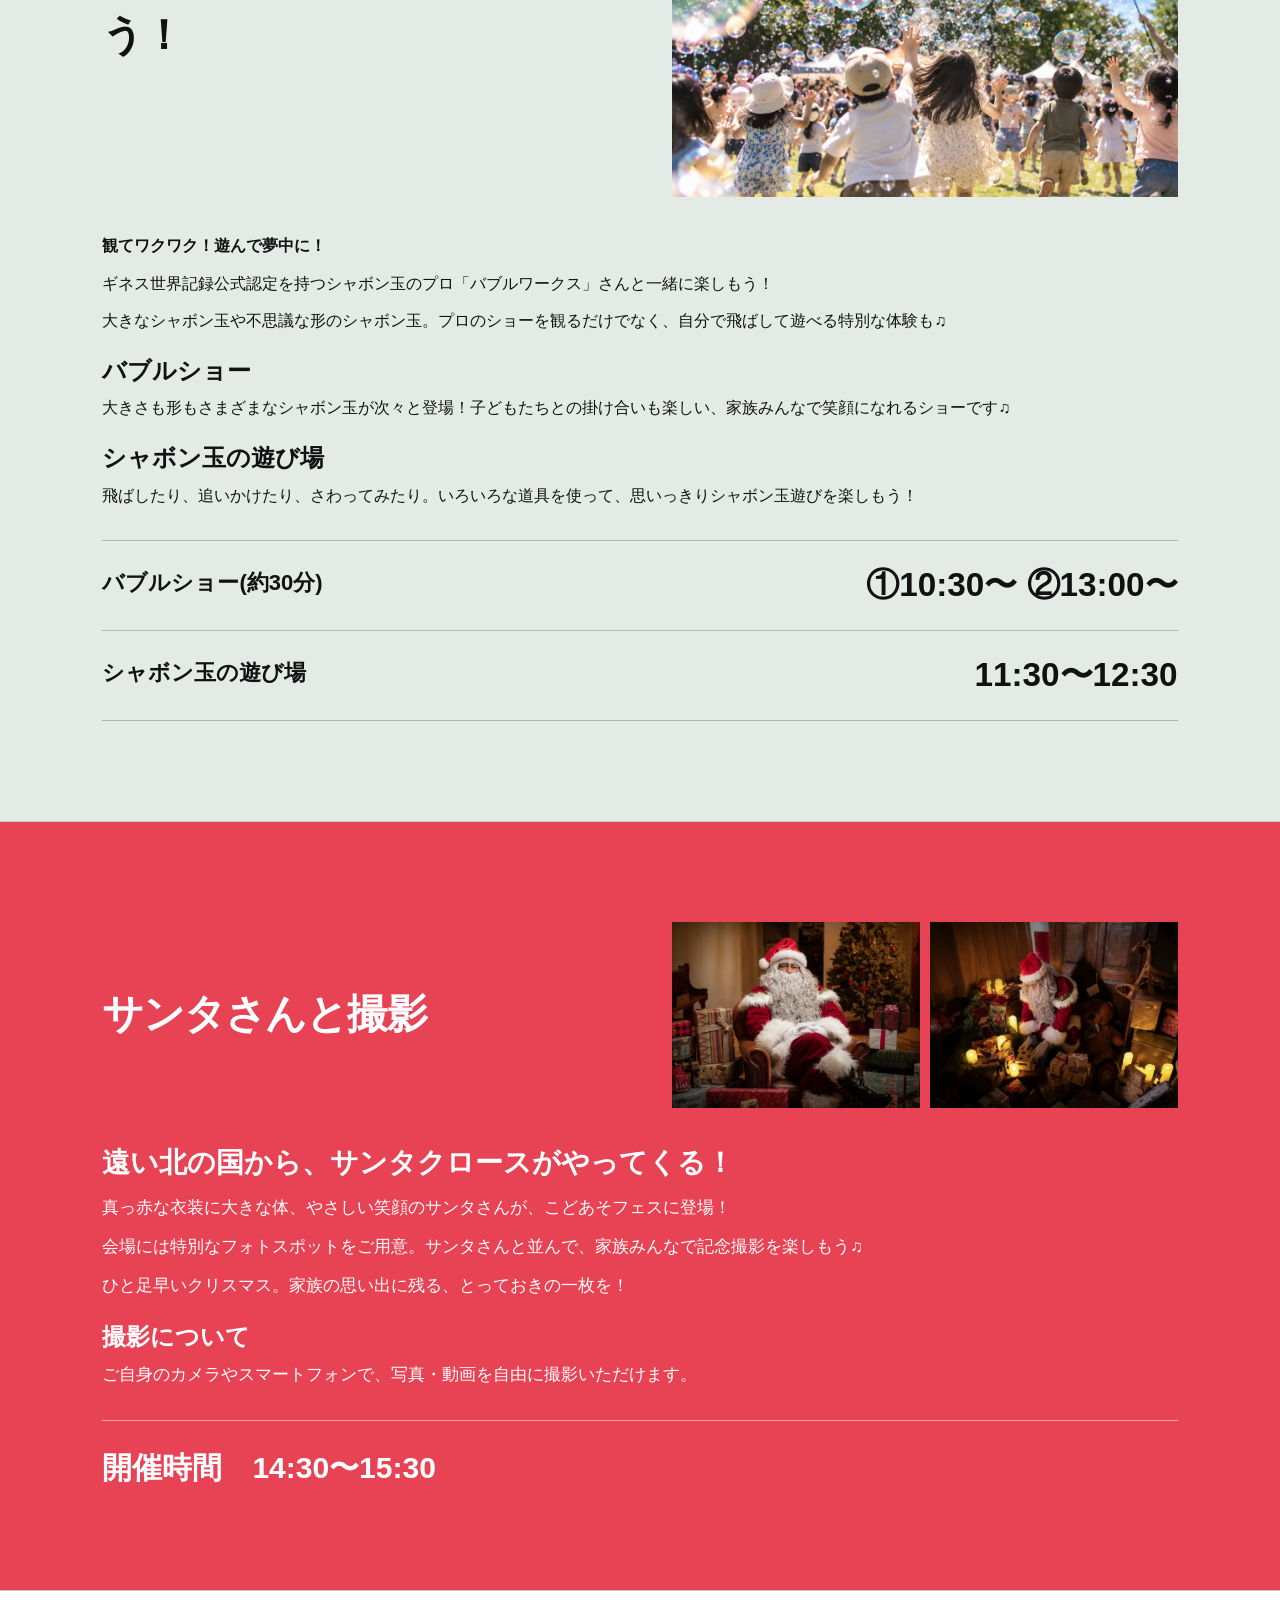
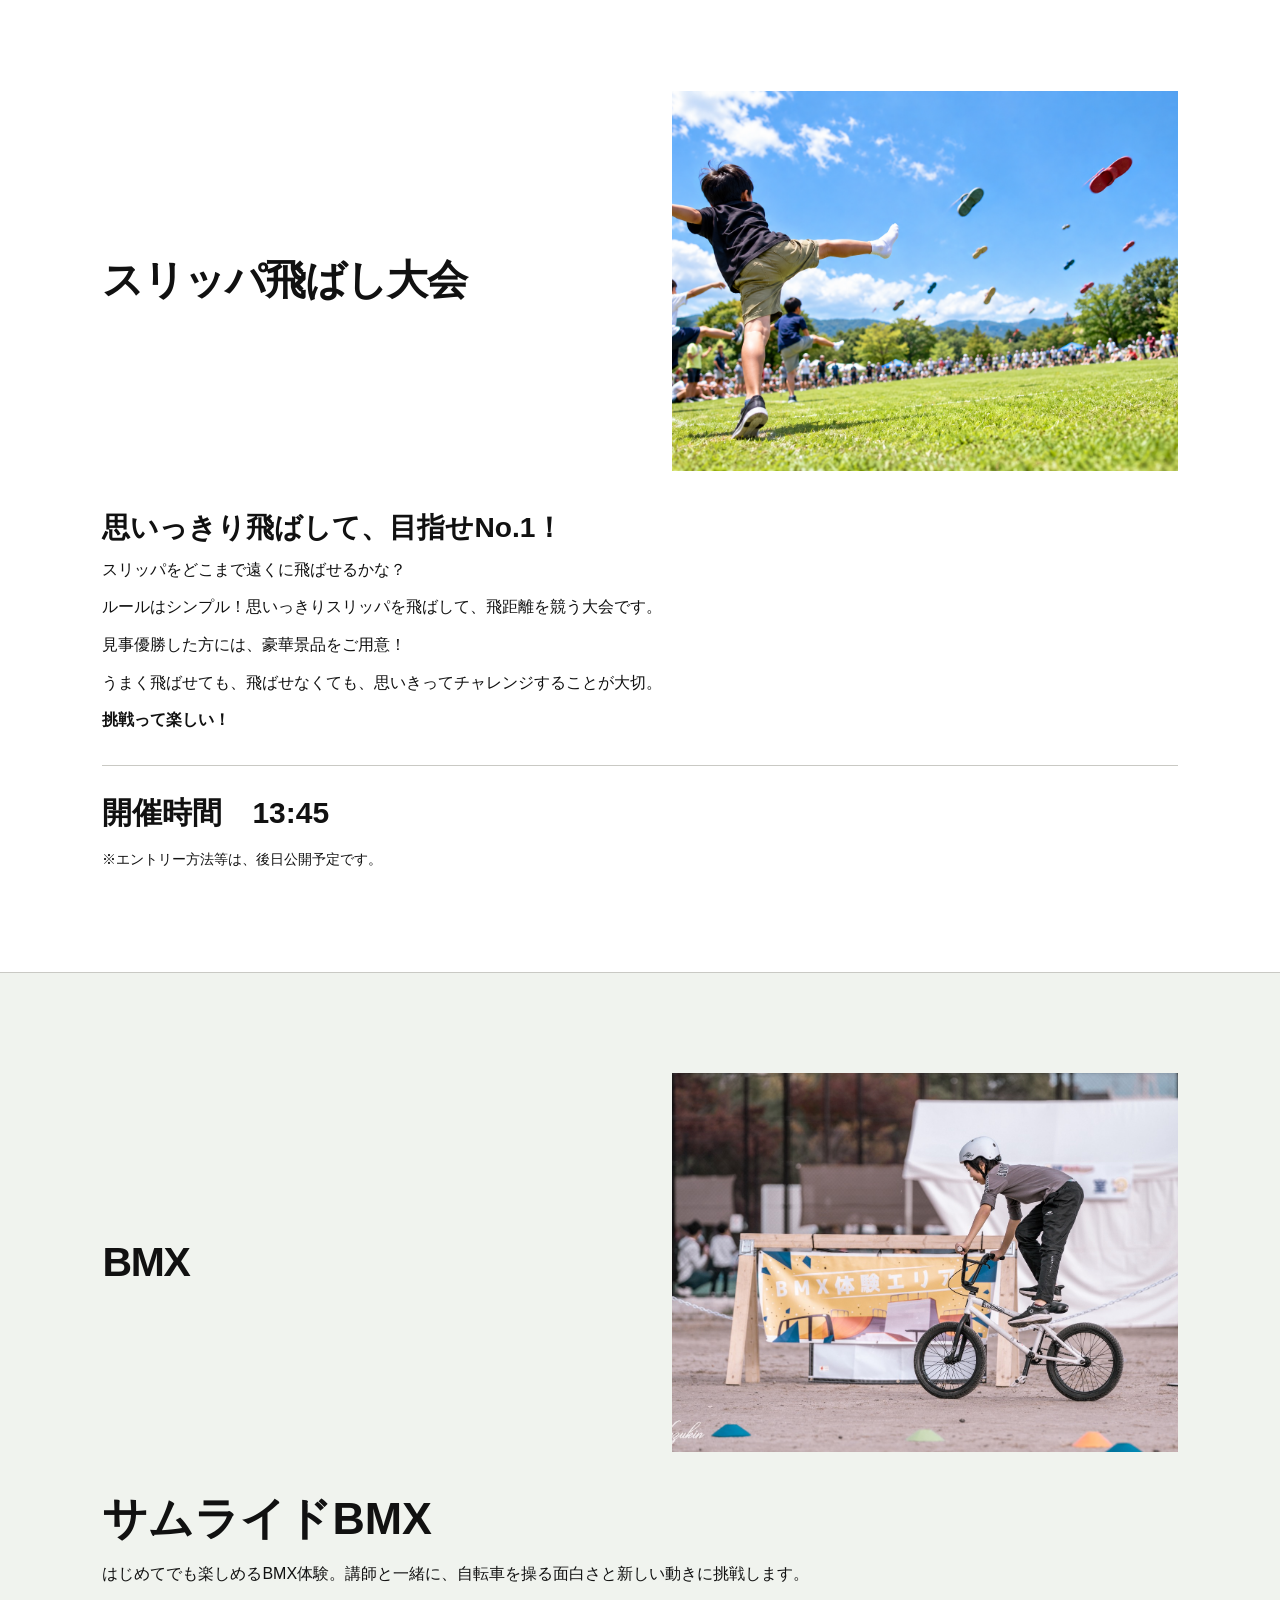
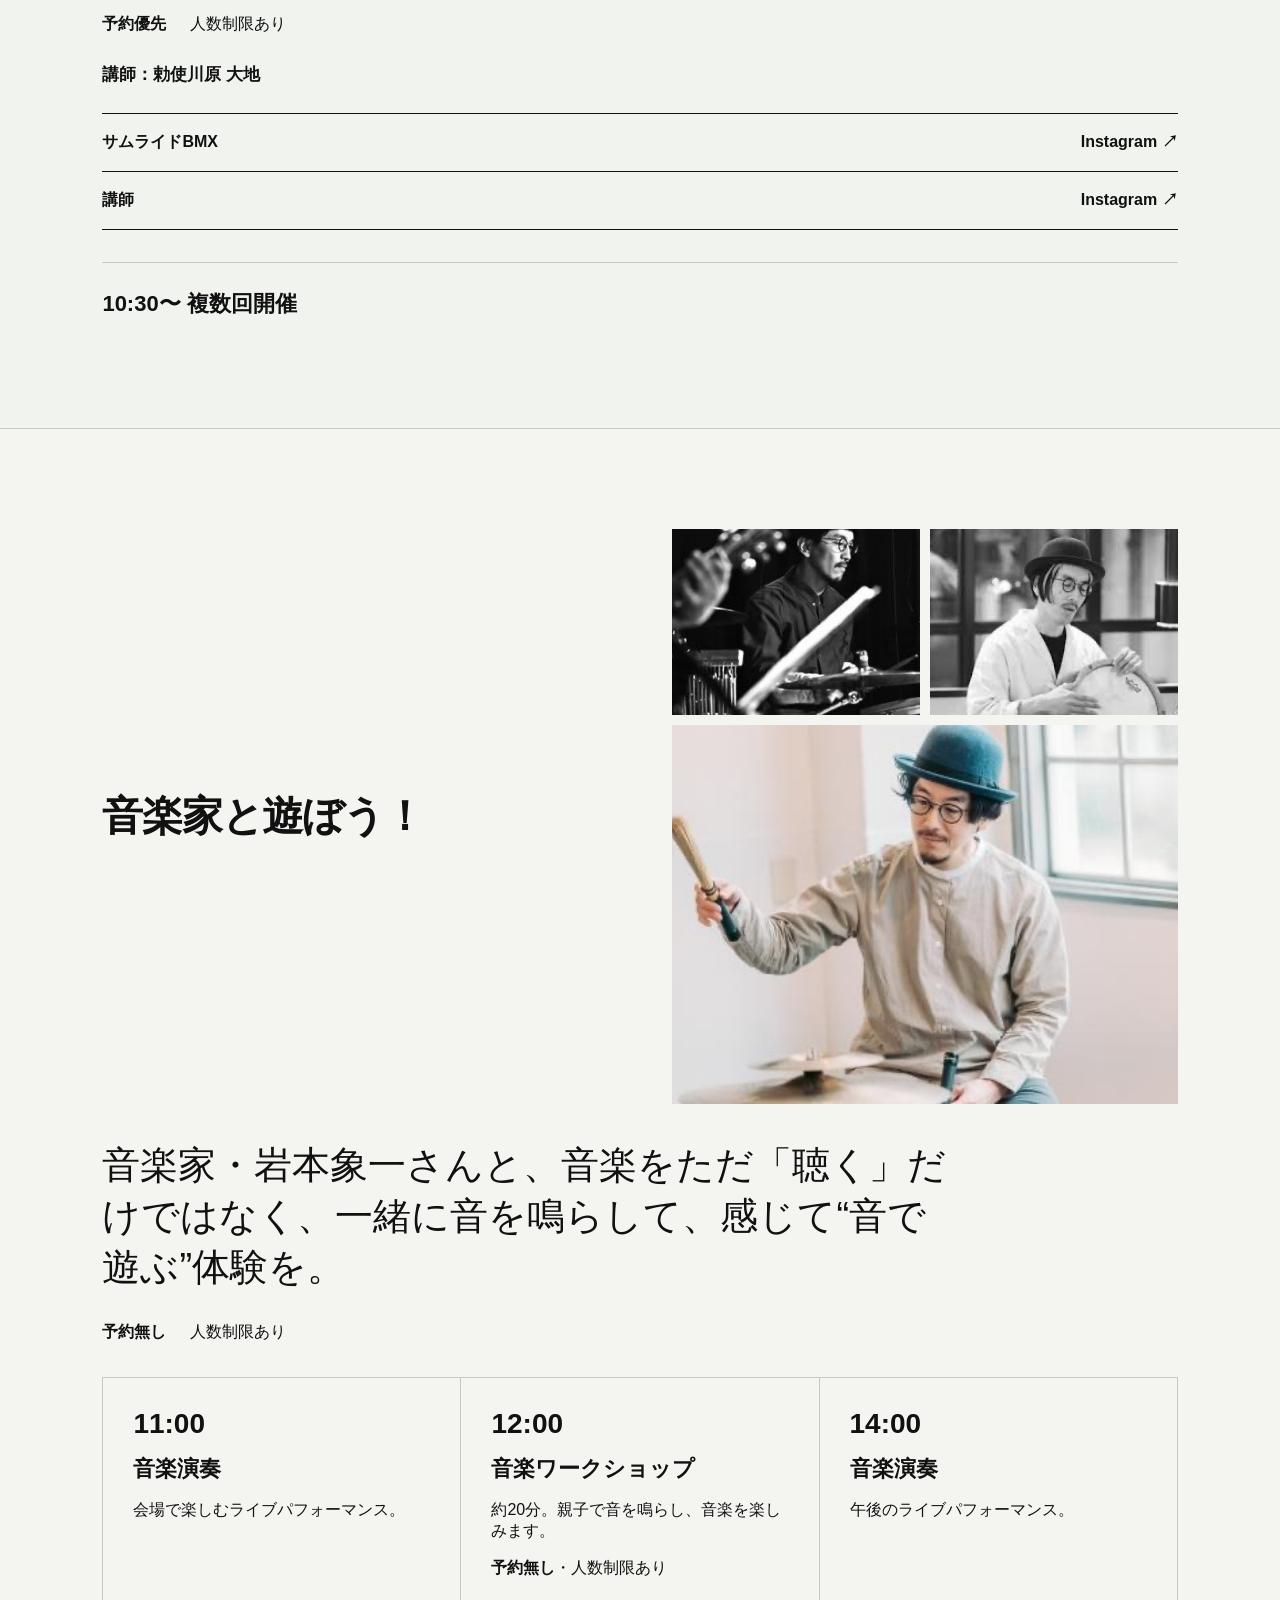
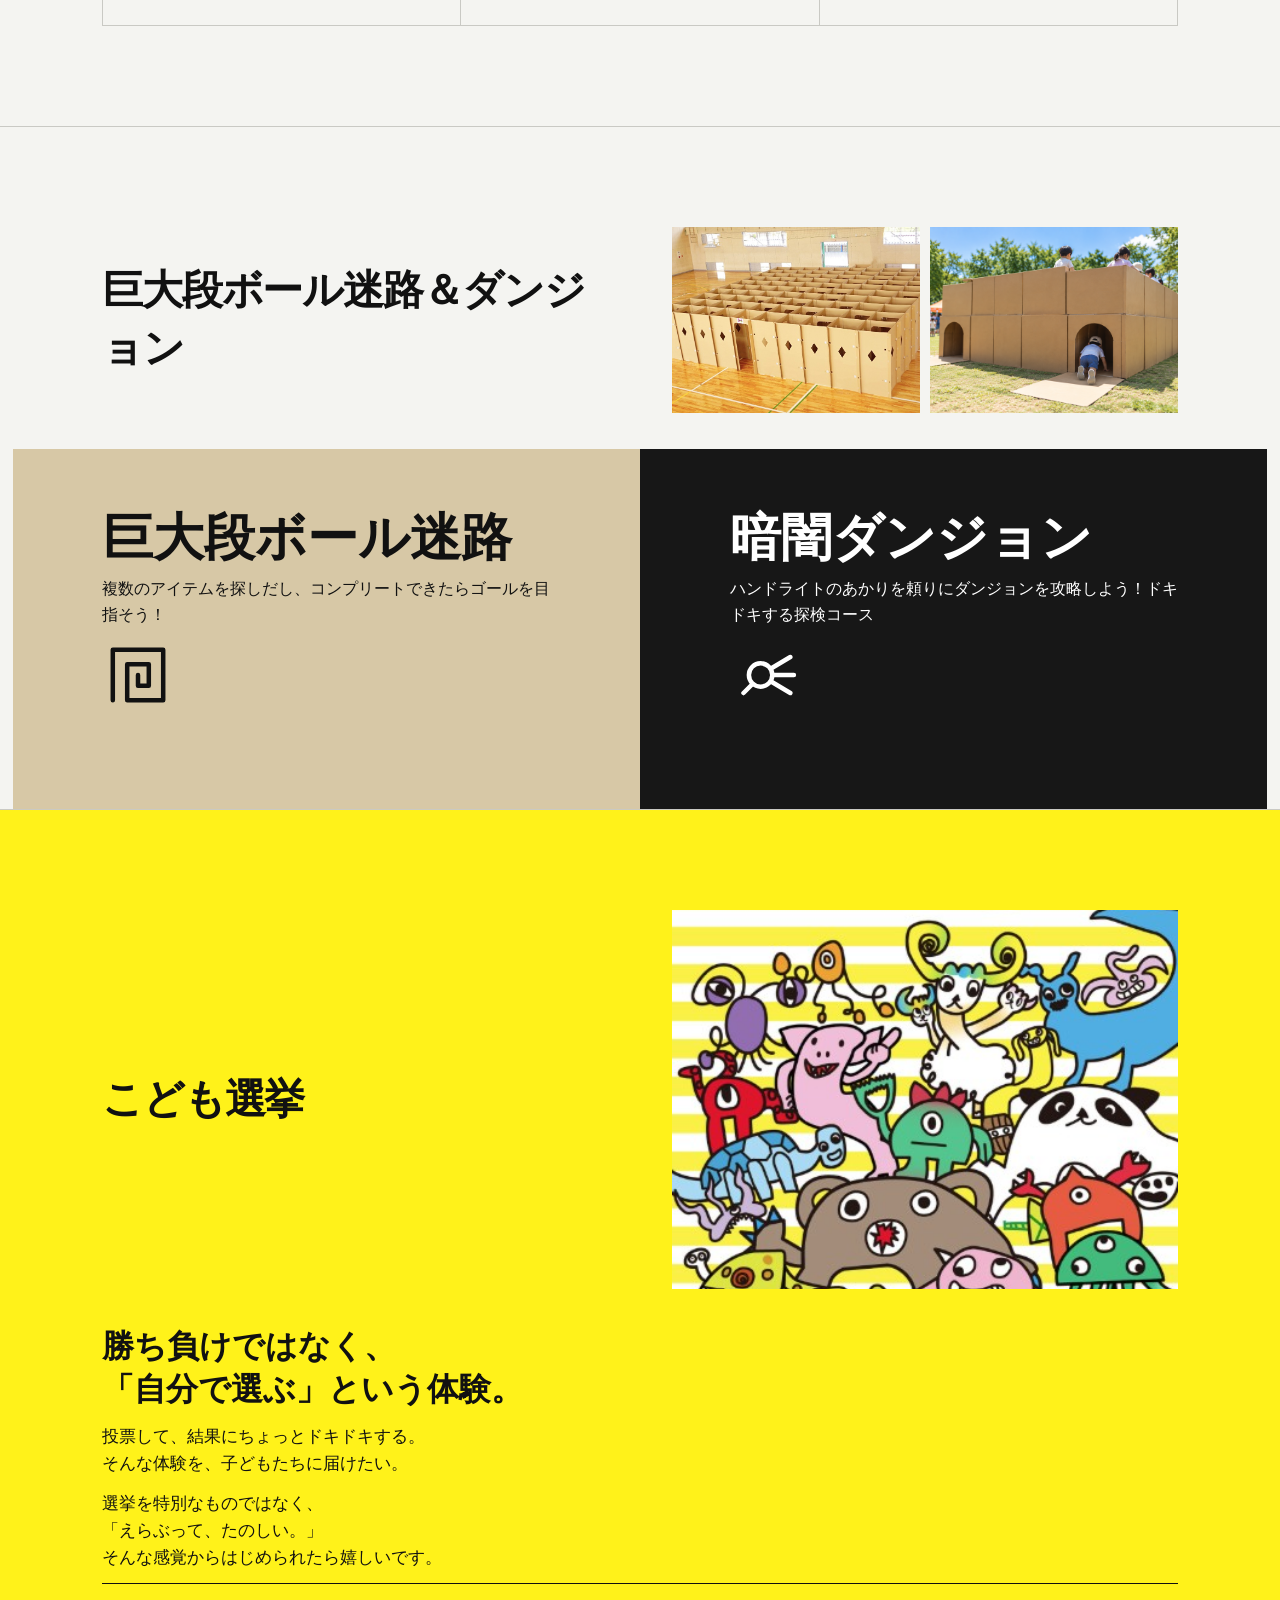
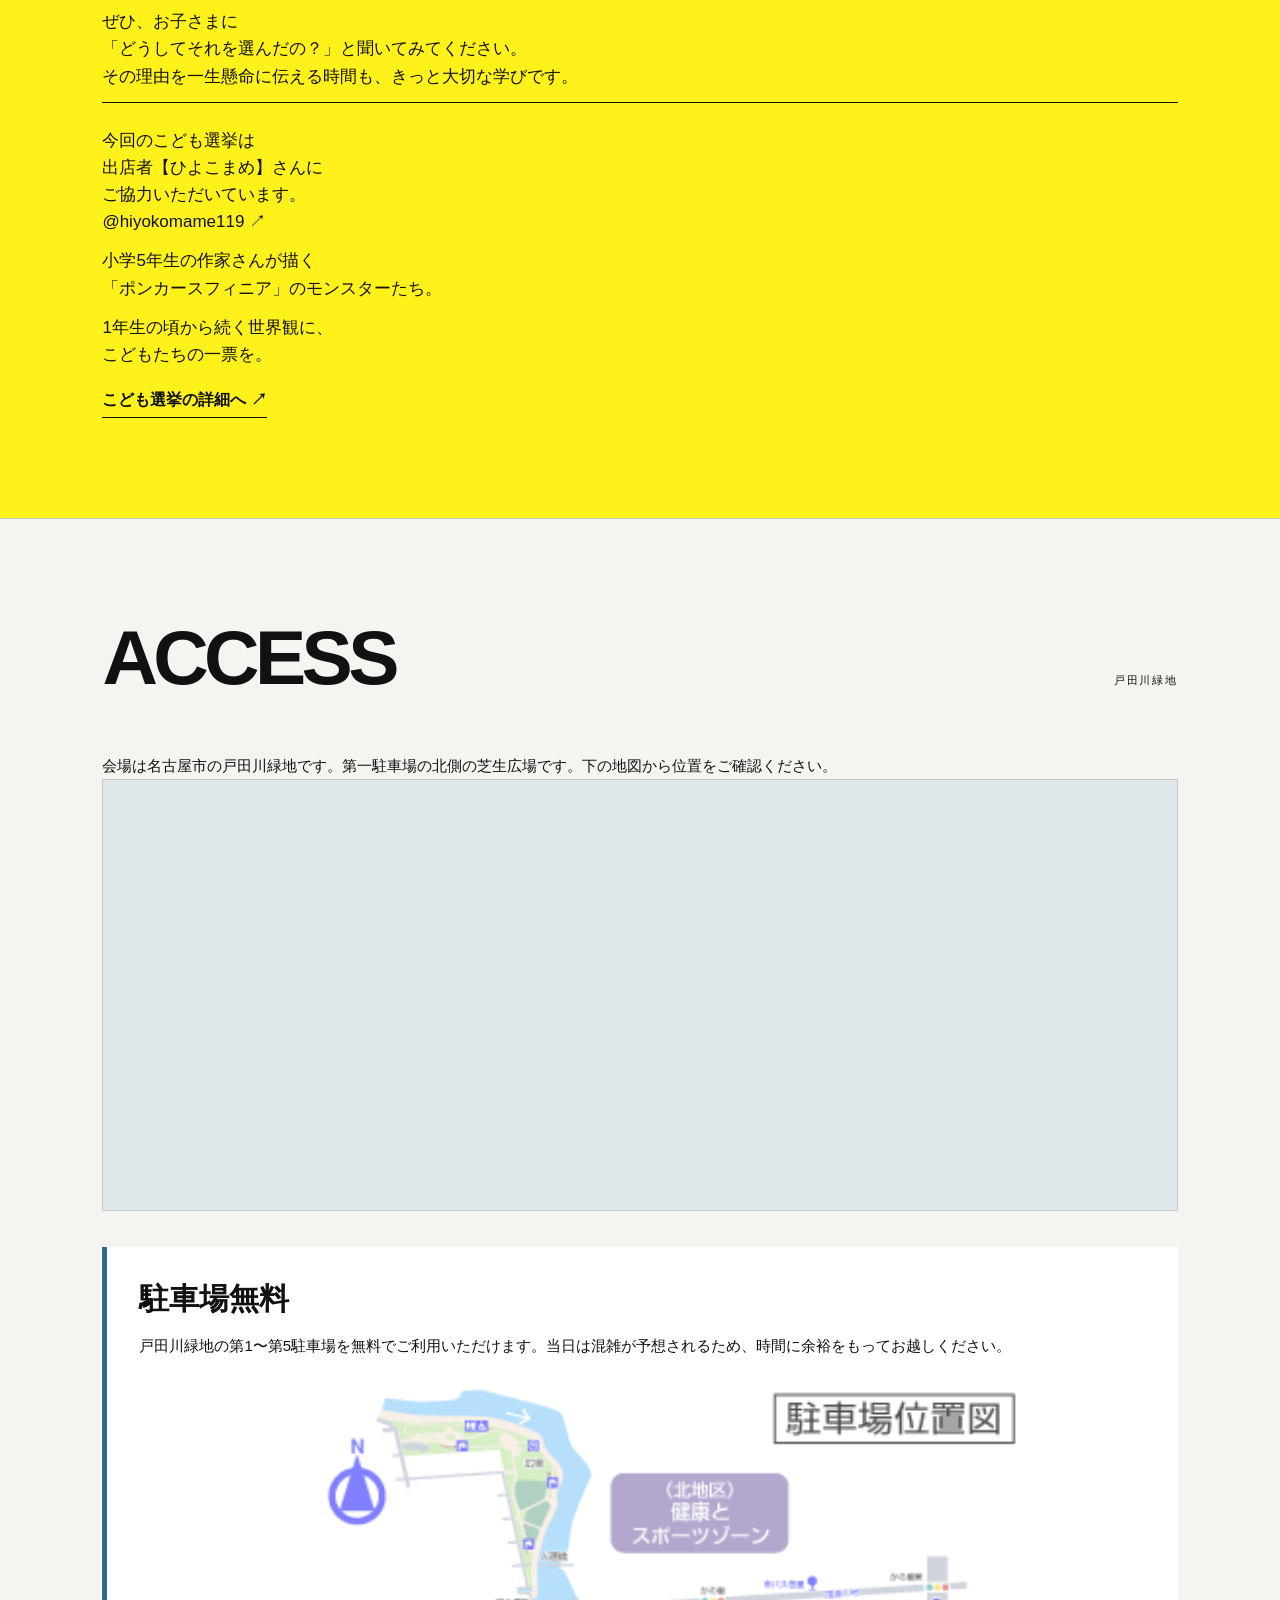
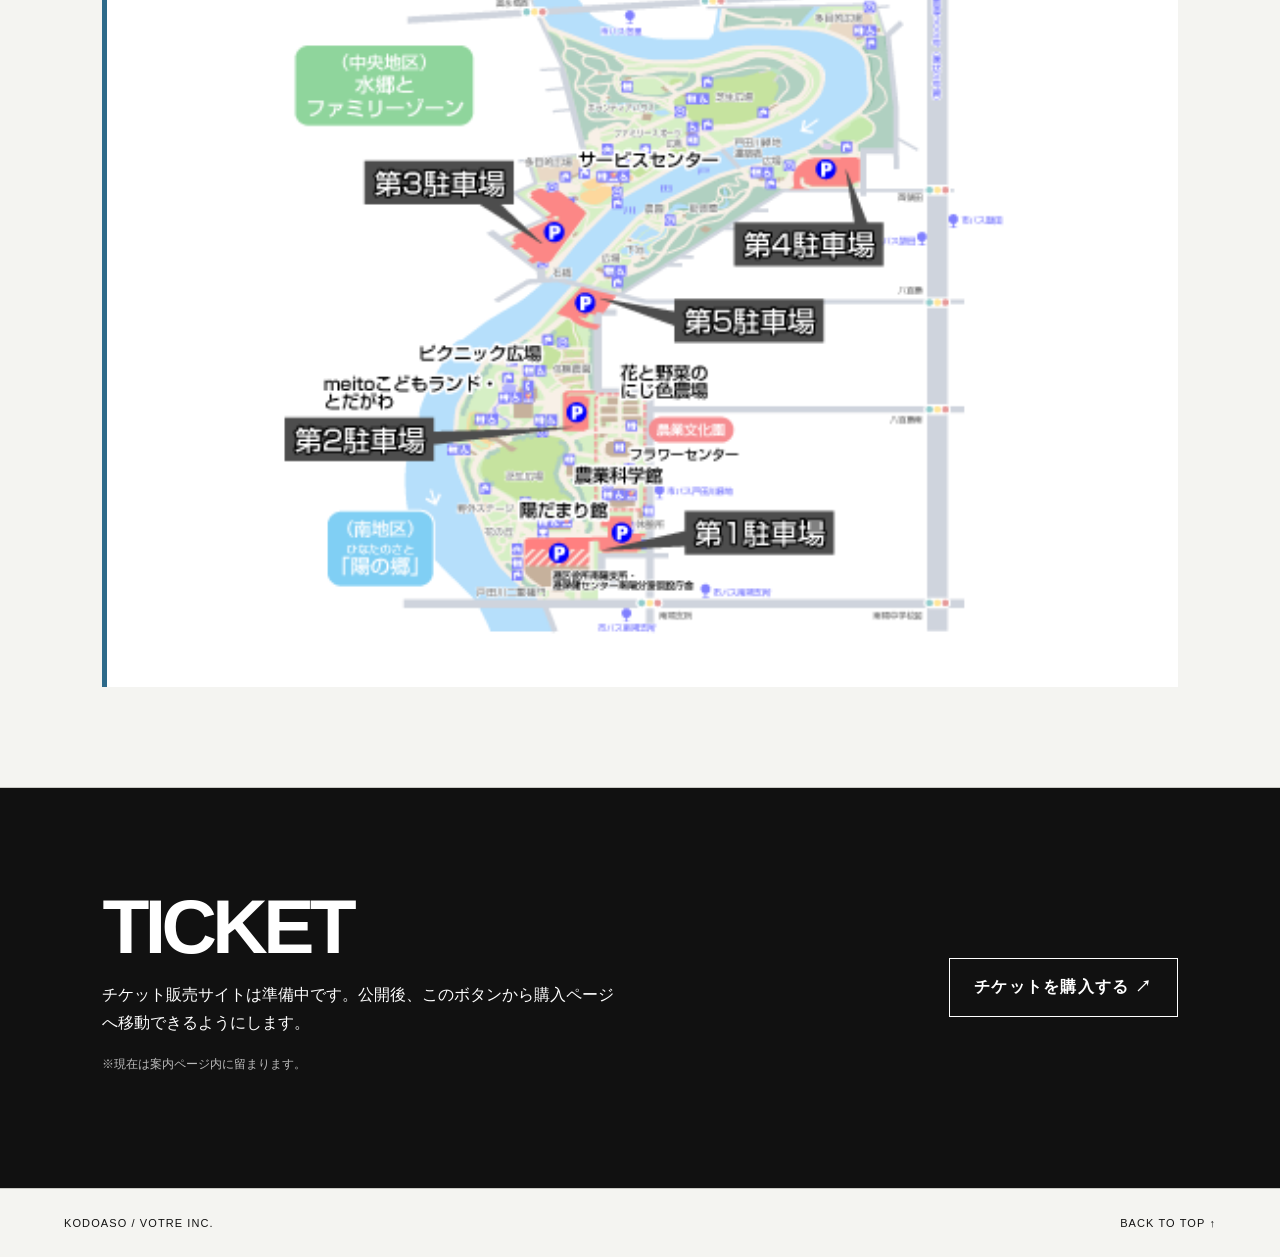
==== commit a593a57a: "Tighten activity detail line and paragraph spacing" ====
--- a/events/kodomoaso-fes-2026/index.html
+++ b/events/kodomoaso-fes-2026/index.html
@@ -269,7 +269,11 @@
 .activity-media img:only-child{grid-column:1 / -1}
 .activity-media img:nth-child(3){grid-column:1 / -1}
 .activity-body{width:100%;min-width:0}
-.activity-detail .bubble-content p,.activity-detail .contest-copy p{font-size:16px;line-height:1.9}
+.activity-detail .bubble-content p,.activity-detail .contest-copy p{font-size:16px}
+.activity-detail .activity-body p{line-height:1.6;margin-top:0;margin-bottom:12px}
+.activity-detail .activity-body .santa-lead,.activity-detail .activity-body .bmx-lead,.activity-detail .activity-body .music-lead,.activity-detail .activity-body .election-lead{line-height:1.35}
+.activity-detail .activity-body h3{margin-top:20px;margin-bottom:8px}
+.activity-detail .activity-body h3:first-child{margin-top:0}
 .activity-detail .santa-copy{max-width:none}
 .activity-timing{margin-top:32px}
 .activity-timing .bubble-schedule,.activity-timing .santa-time,.activity-timing .contest-time,.activity-timing .music-grid{margin-top:0}
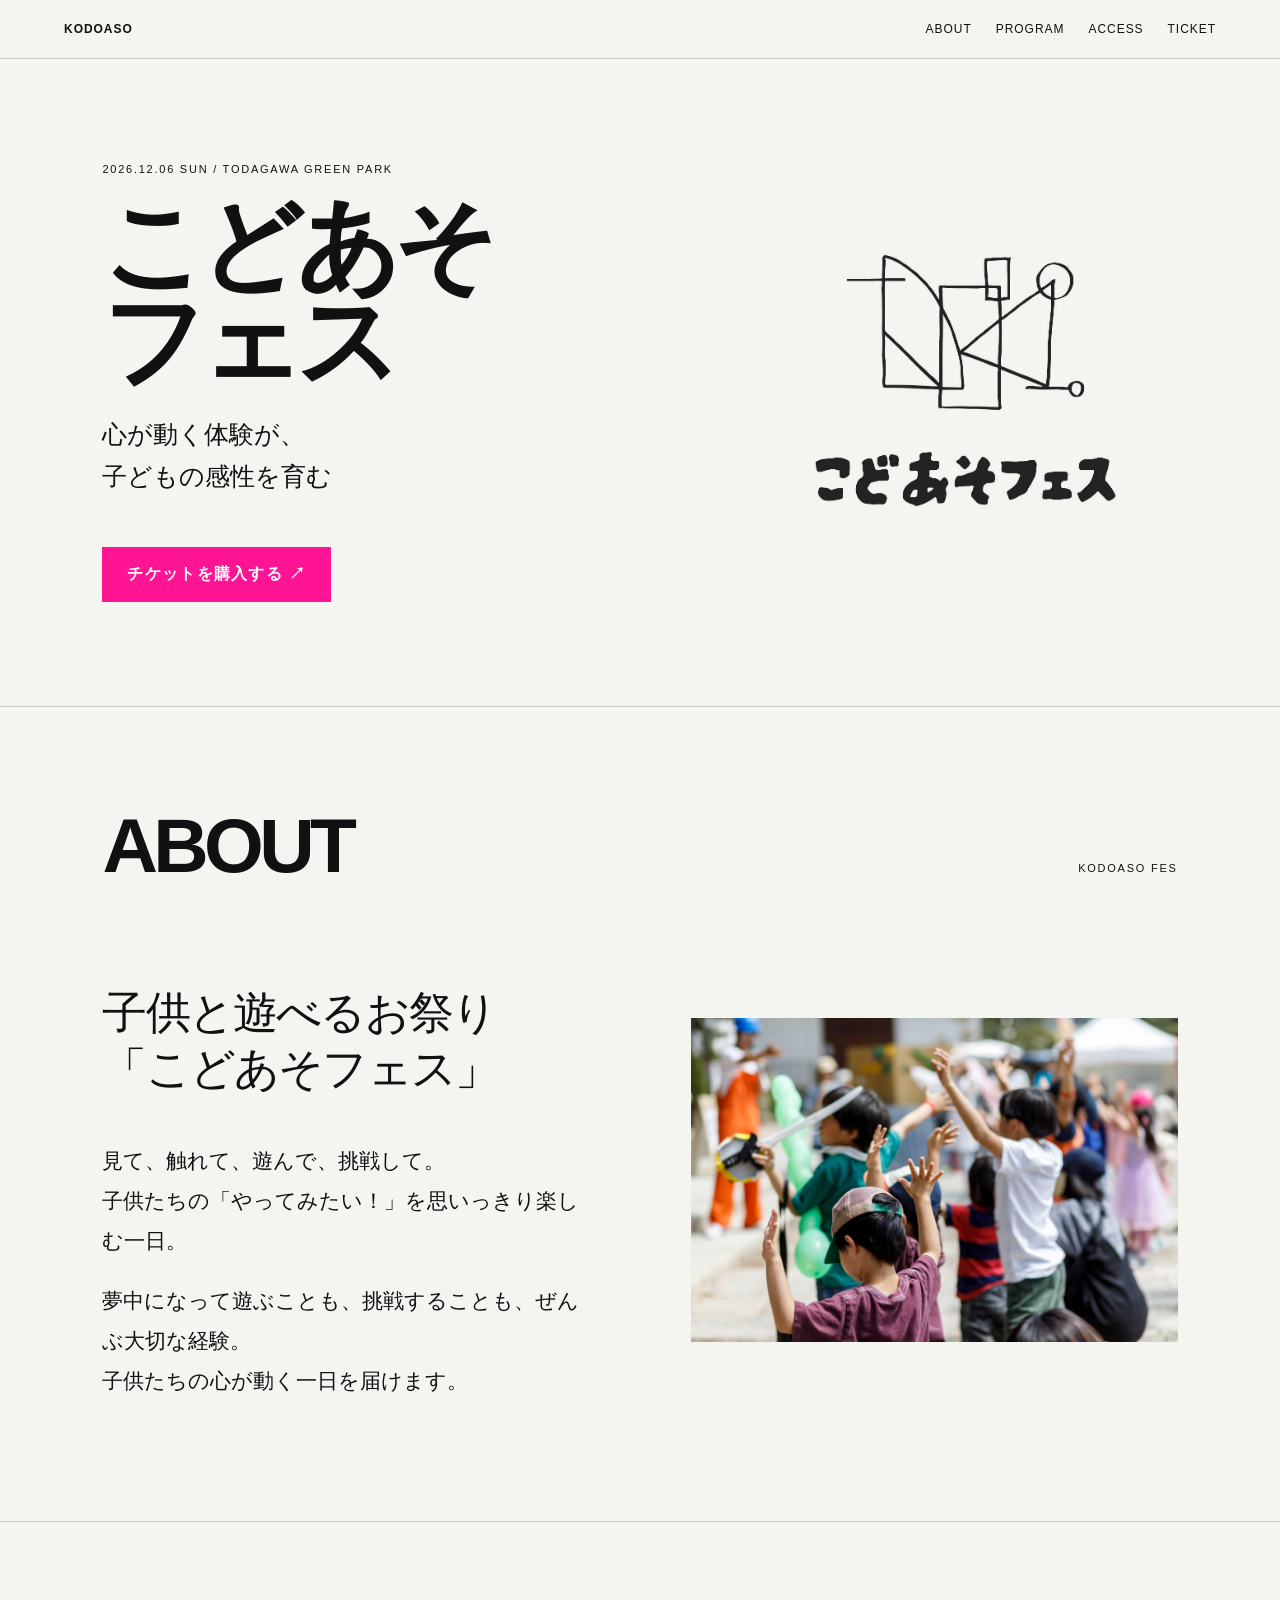
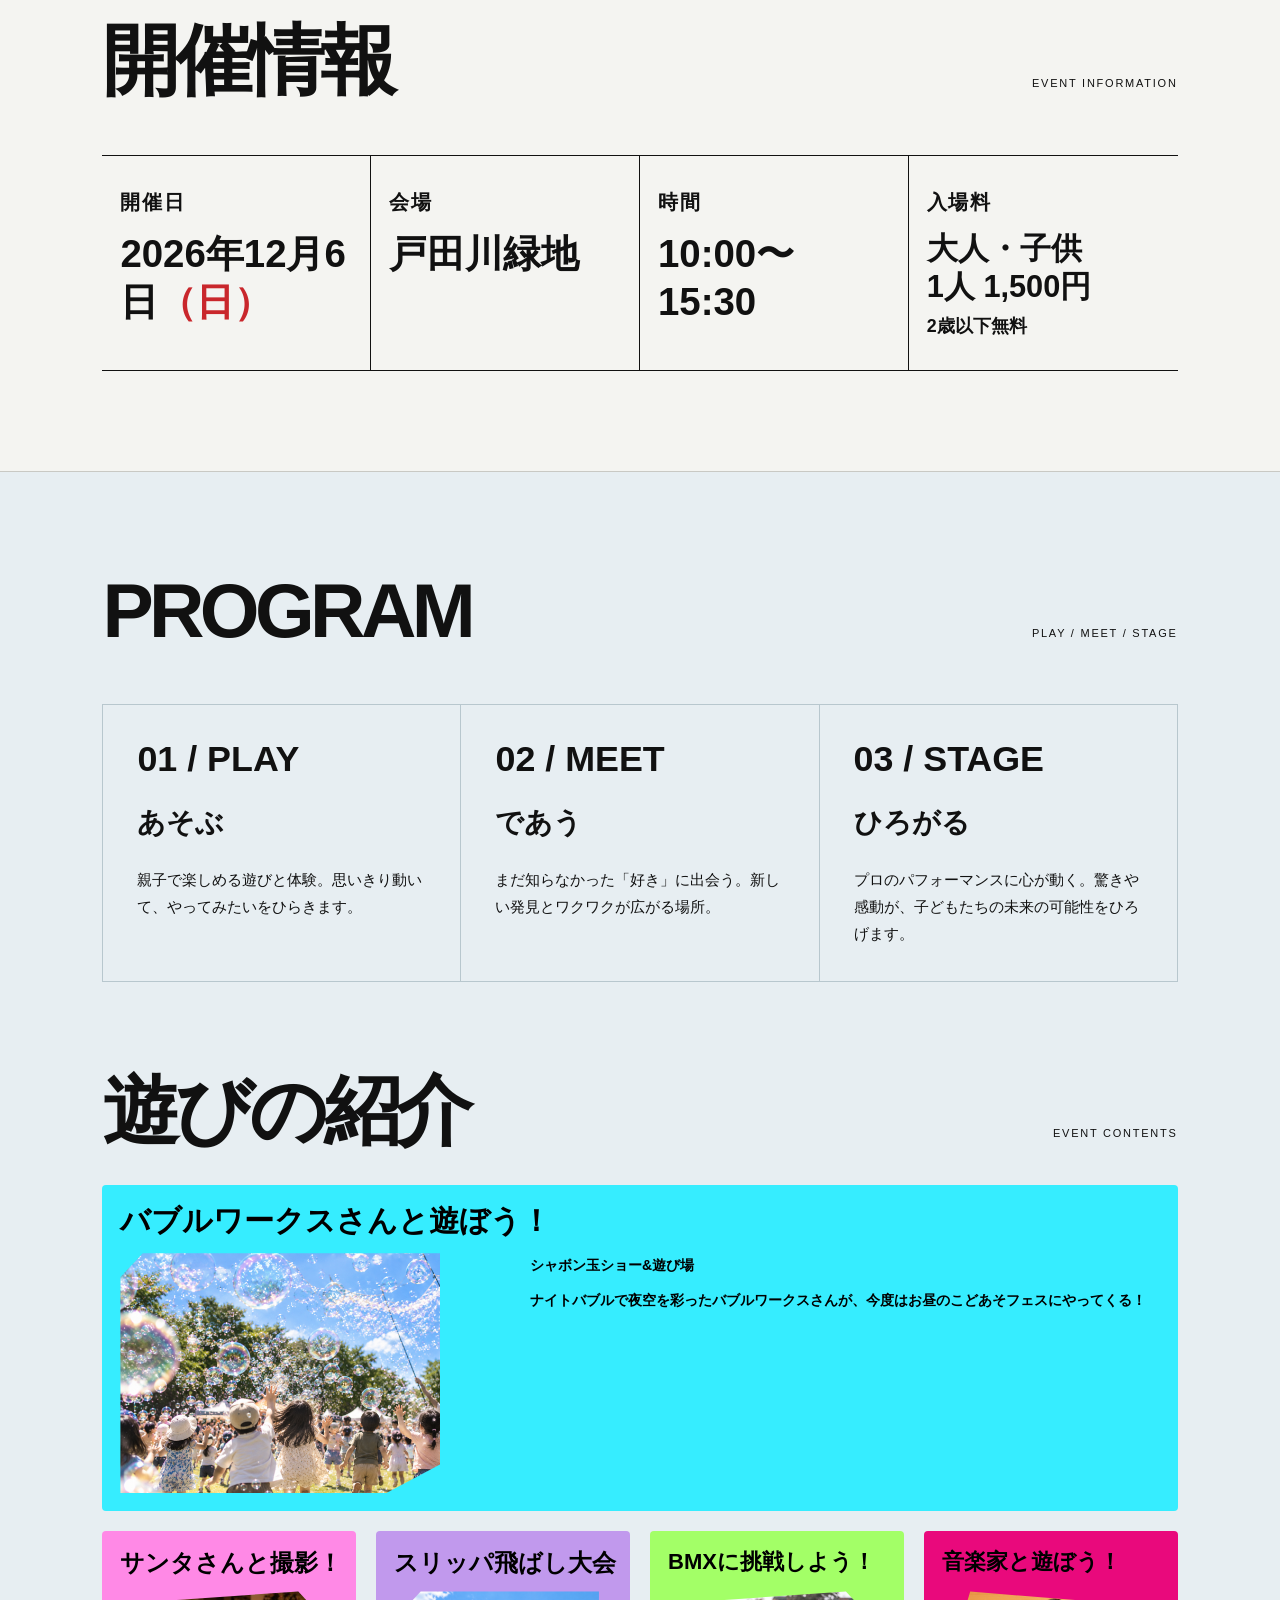
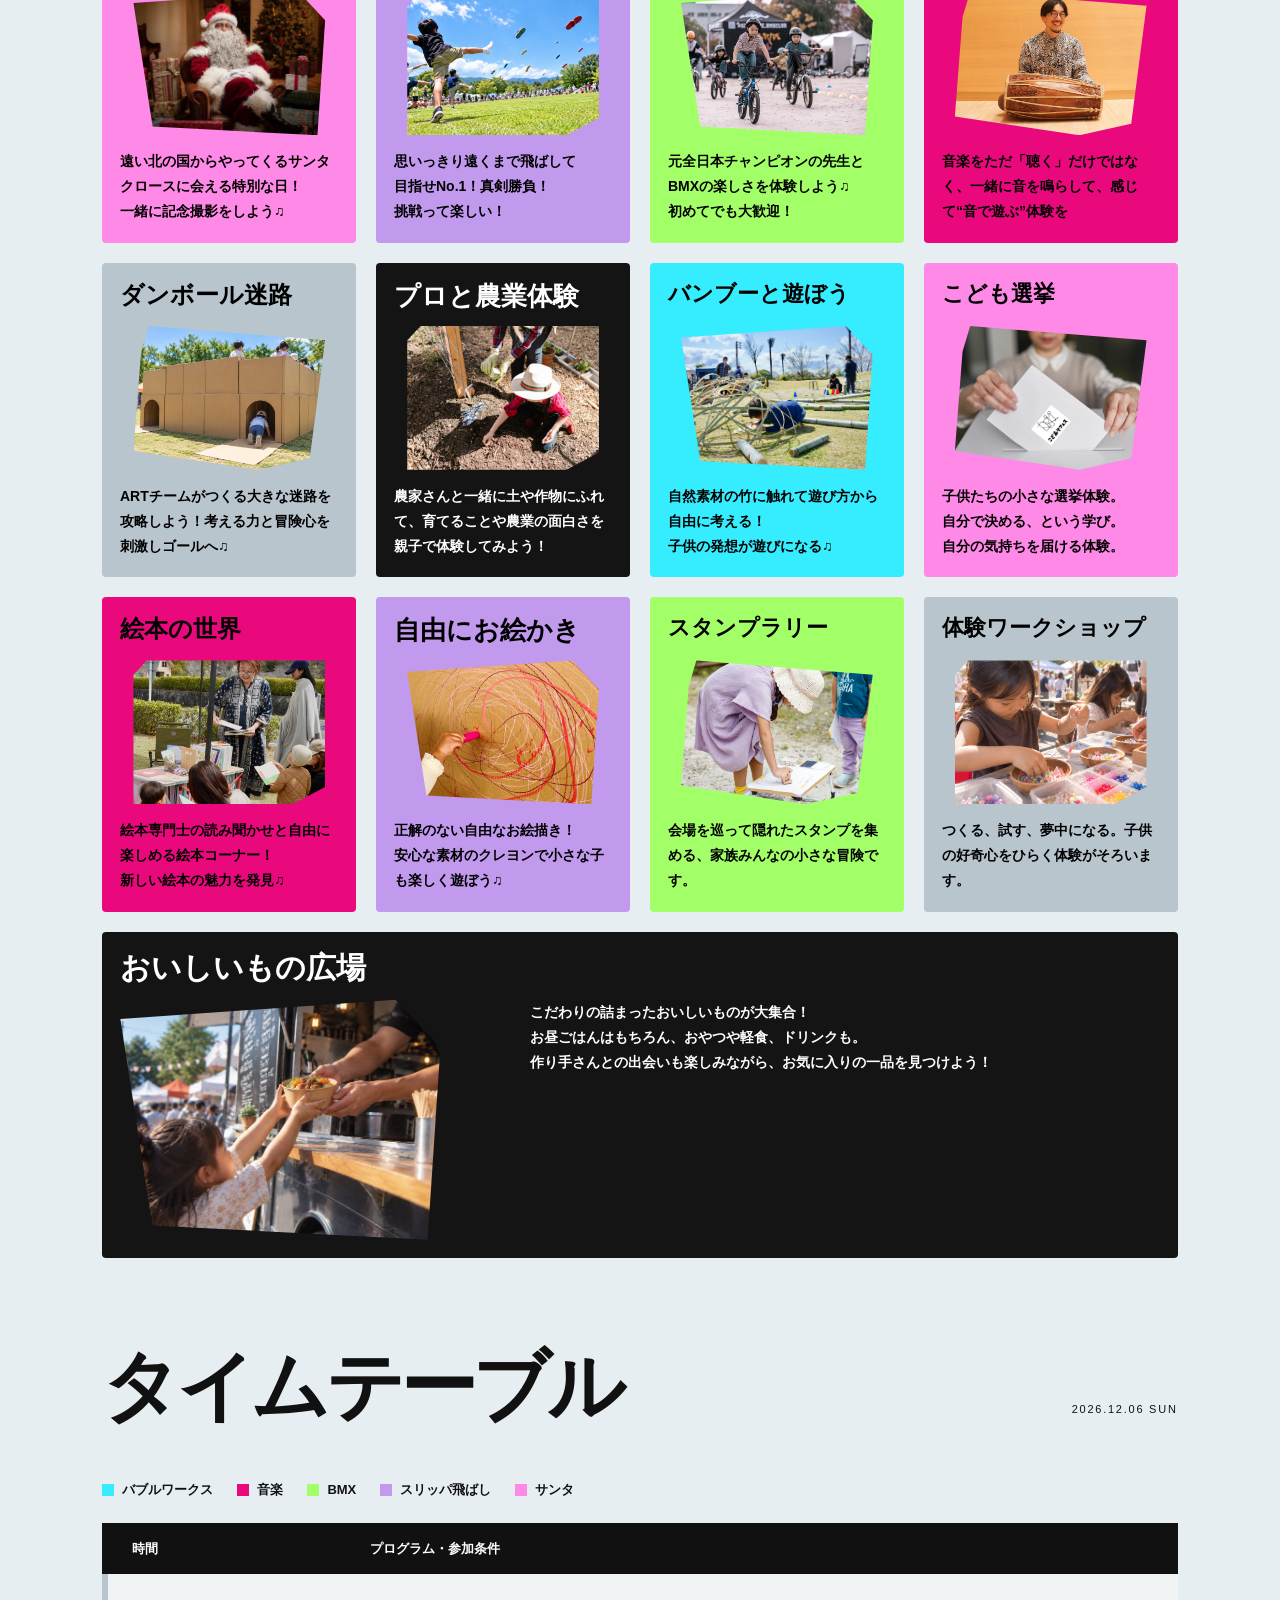
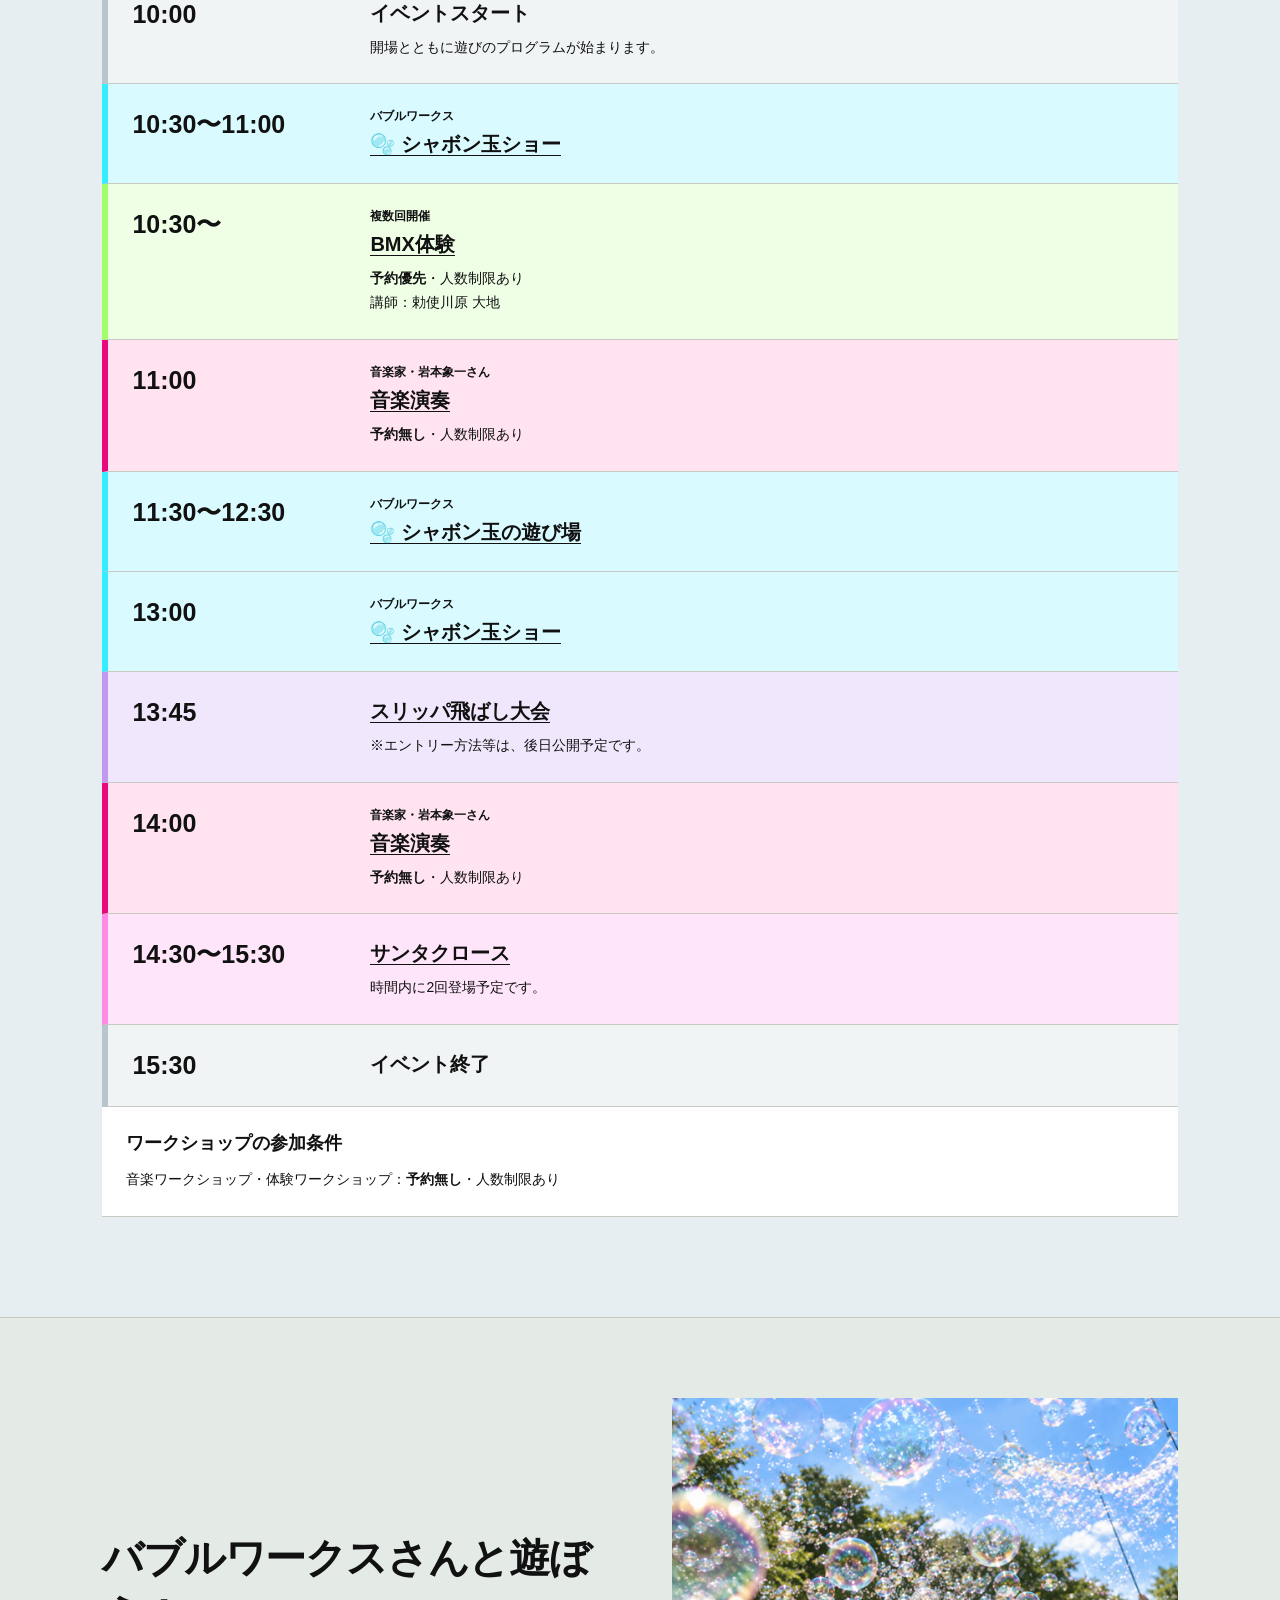
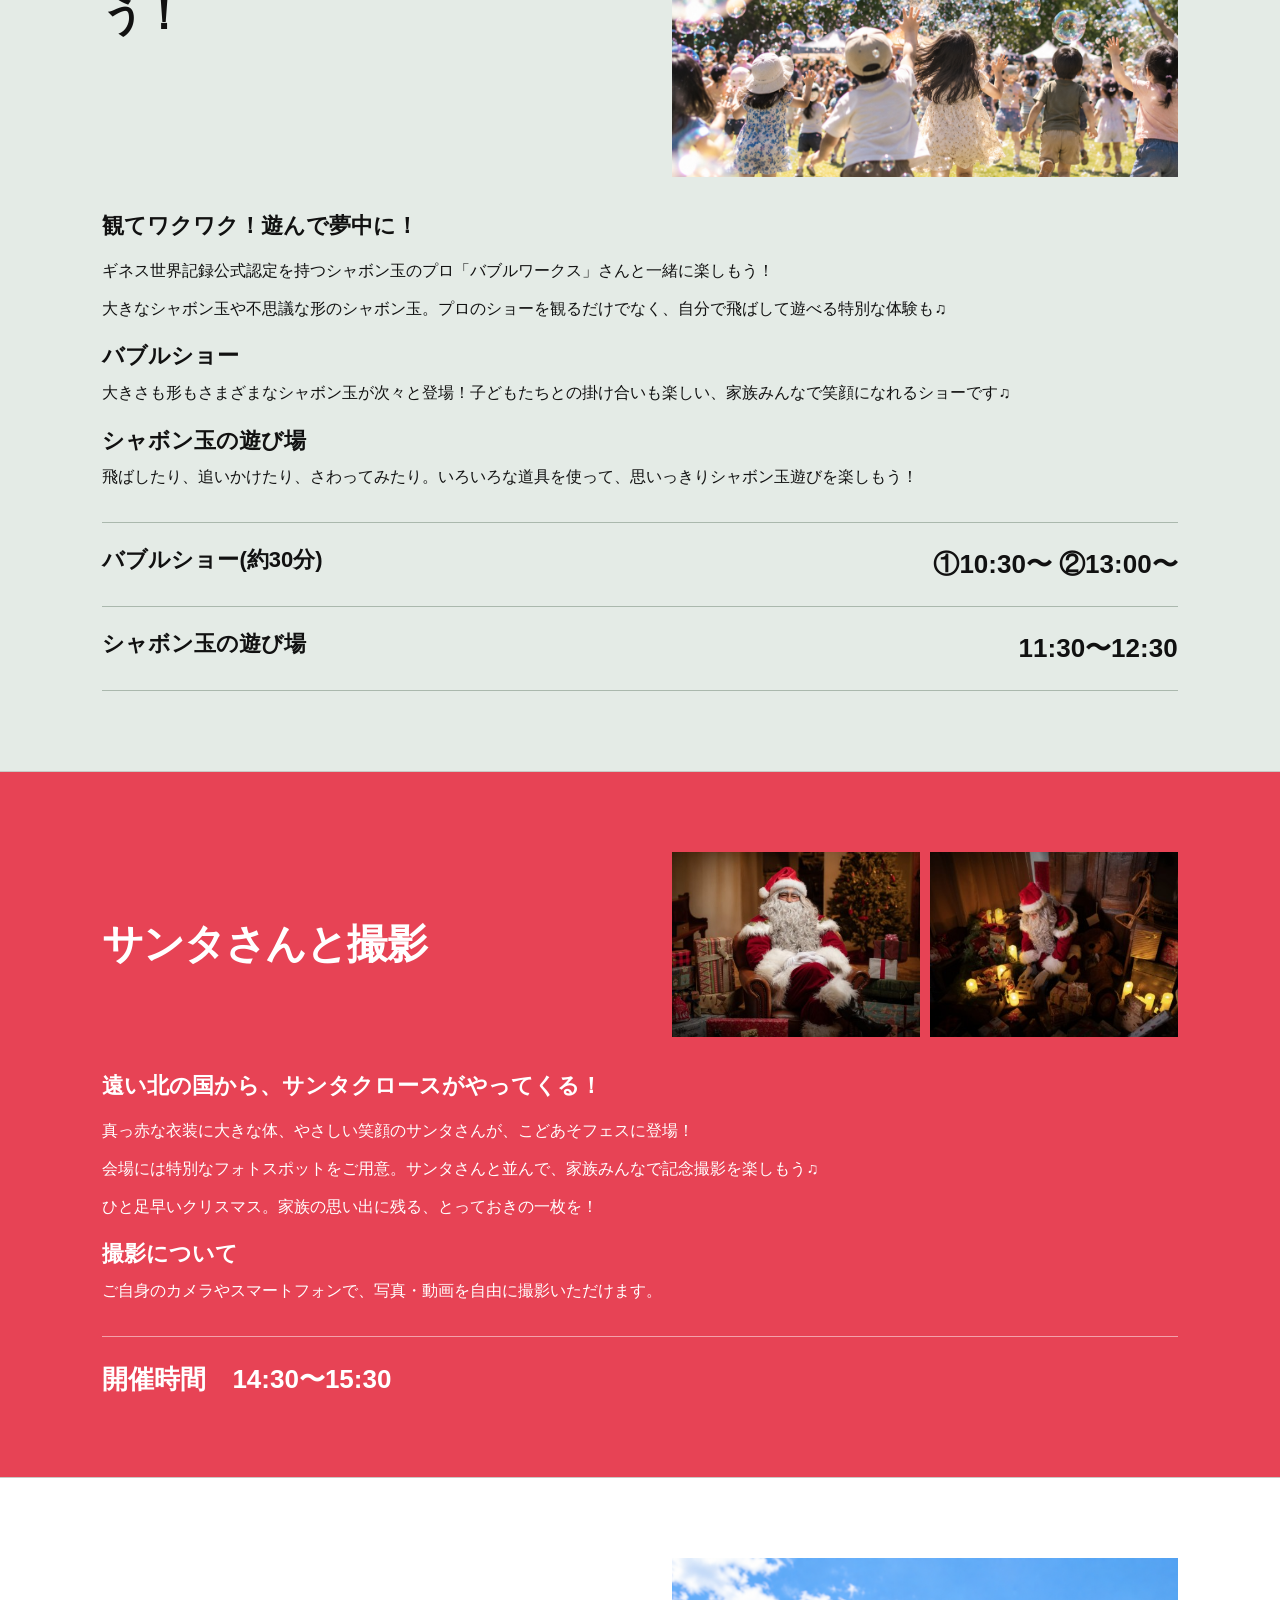
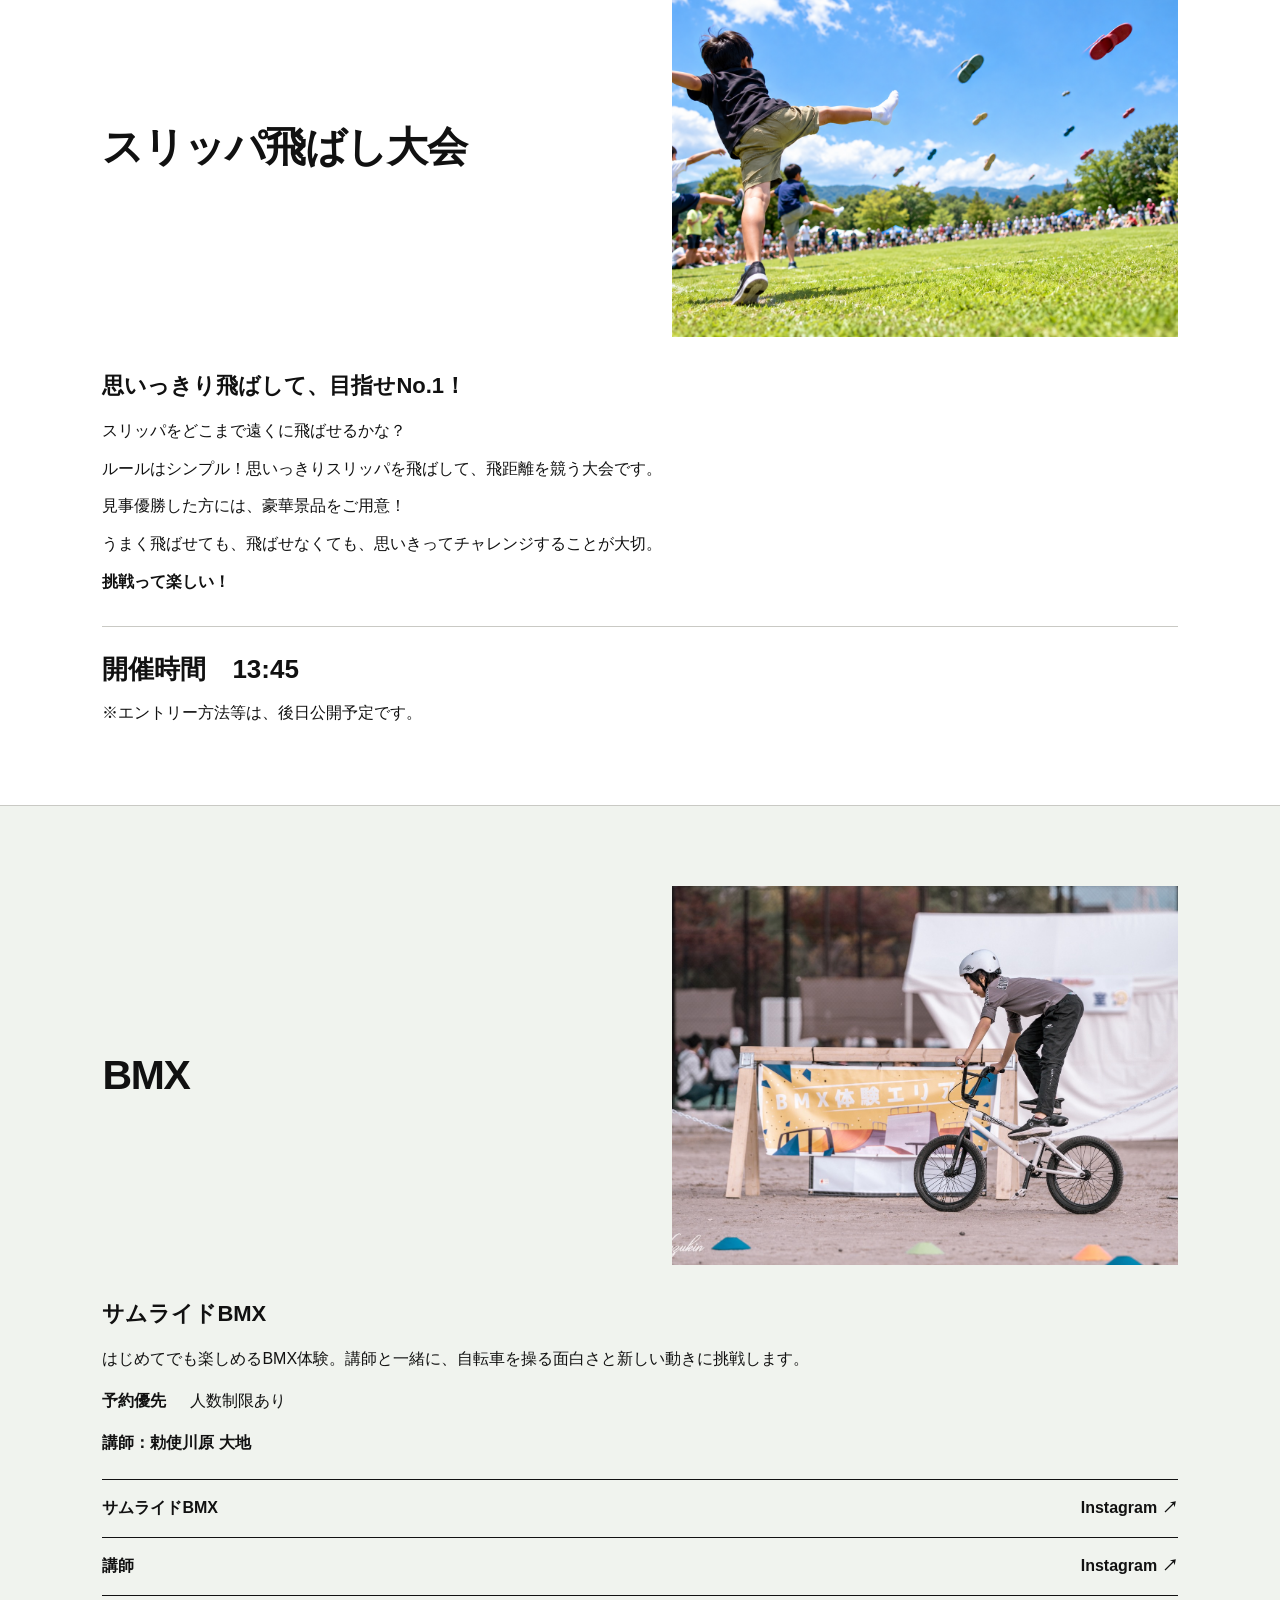
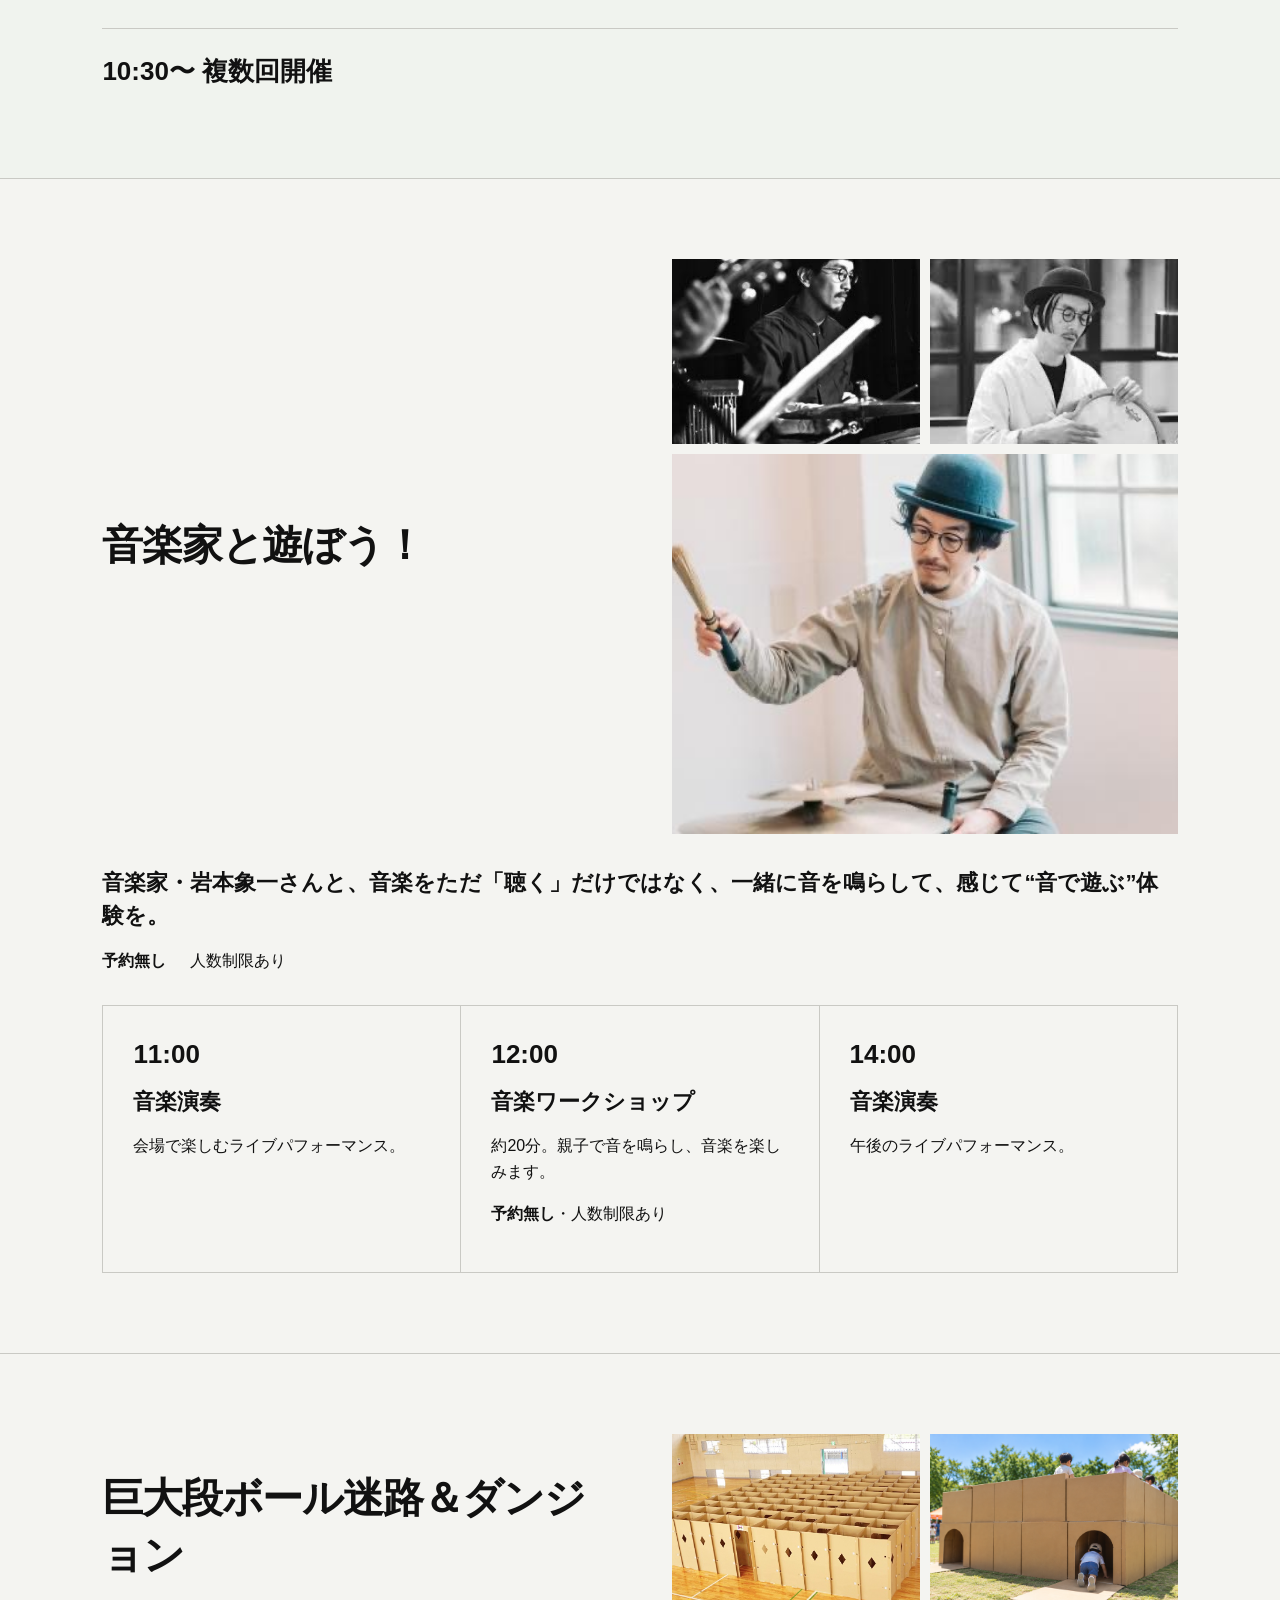
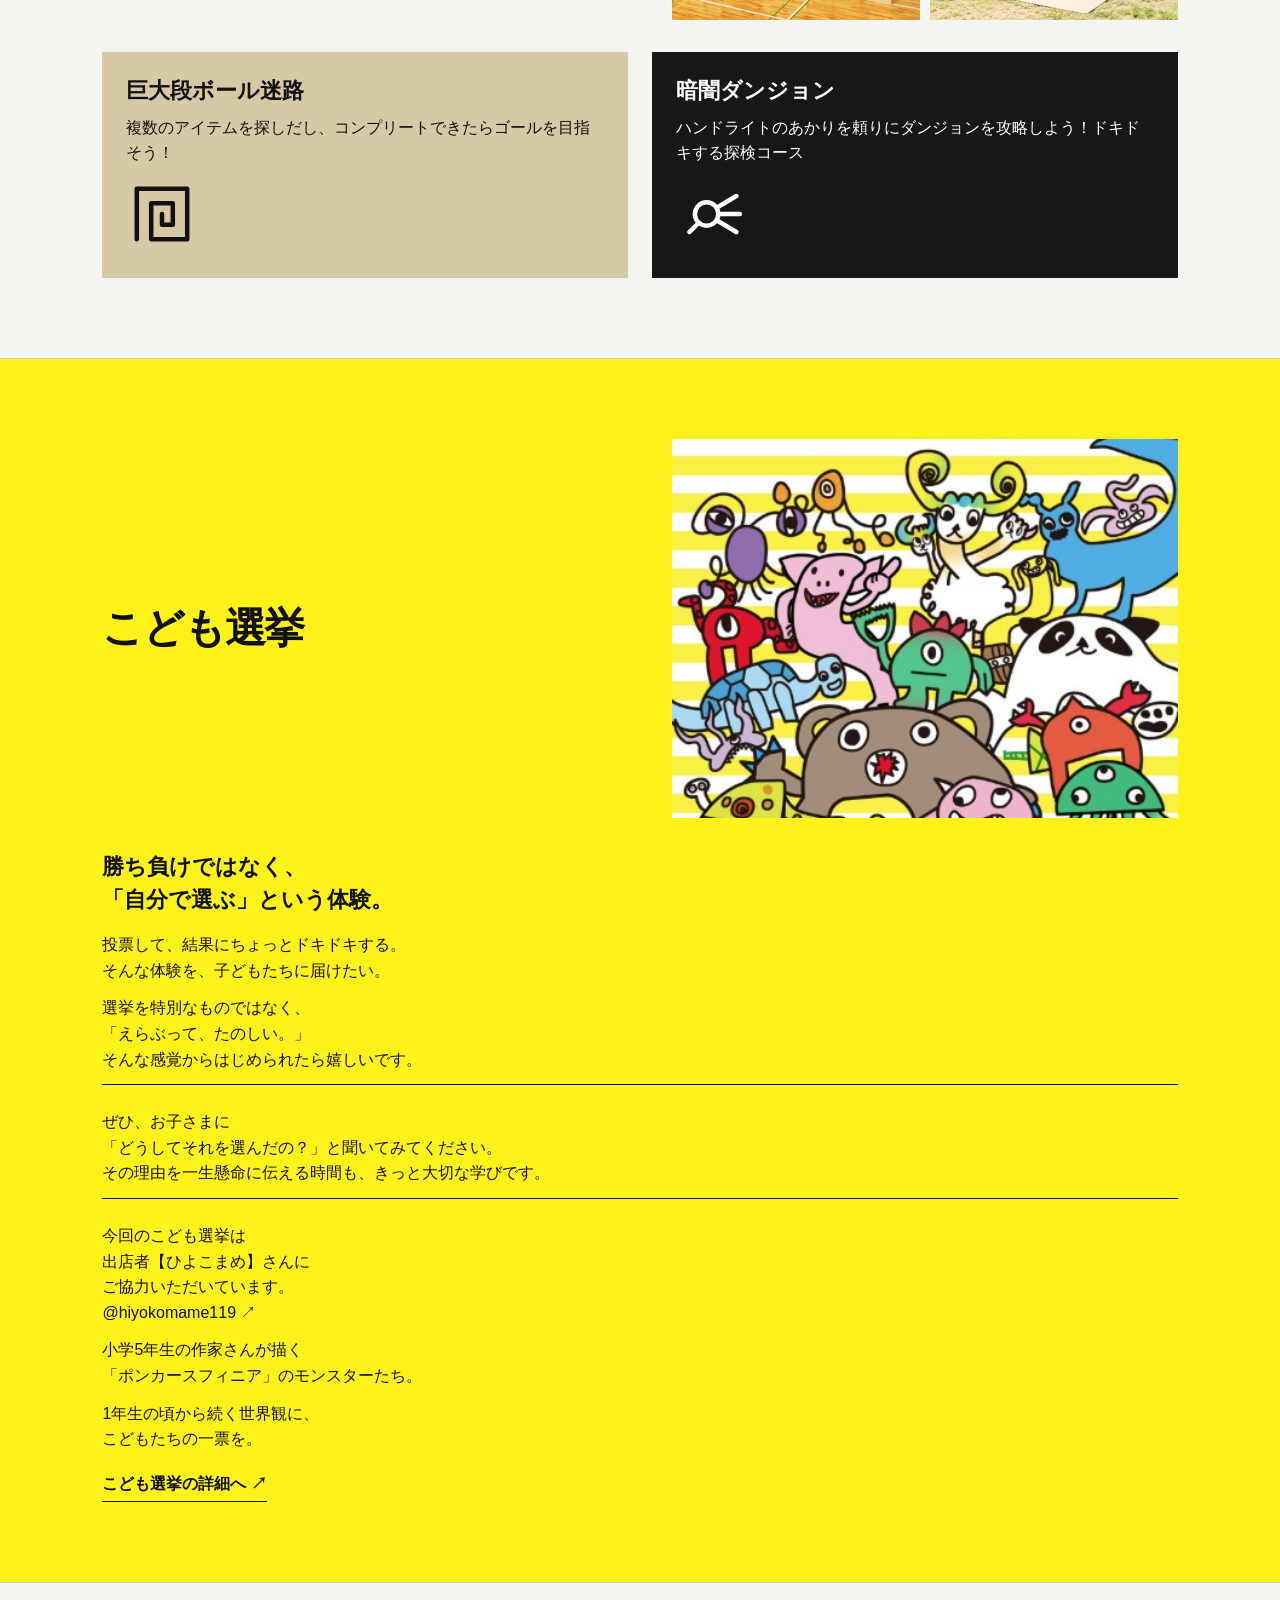
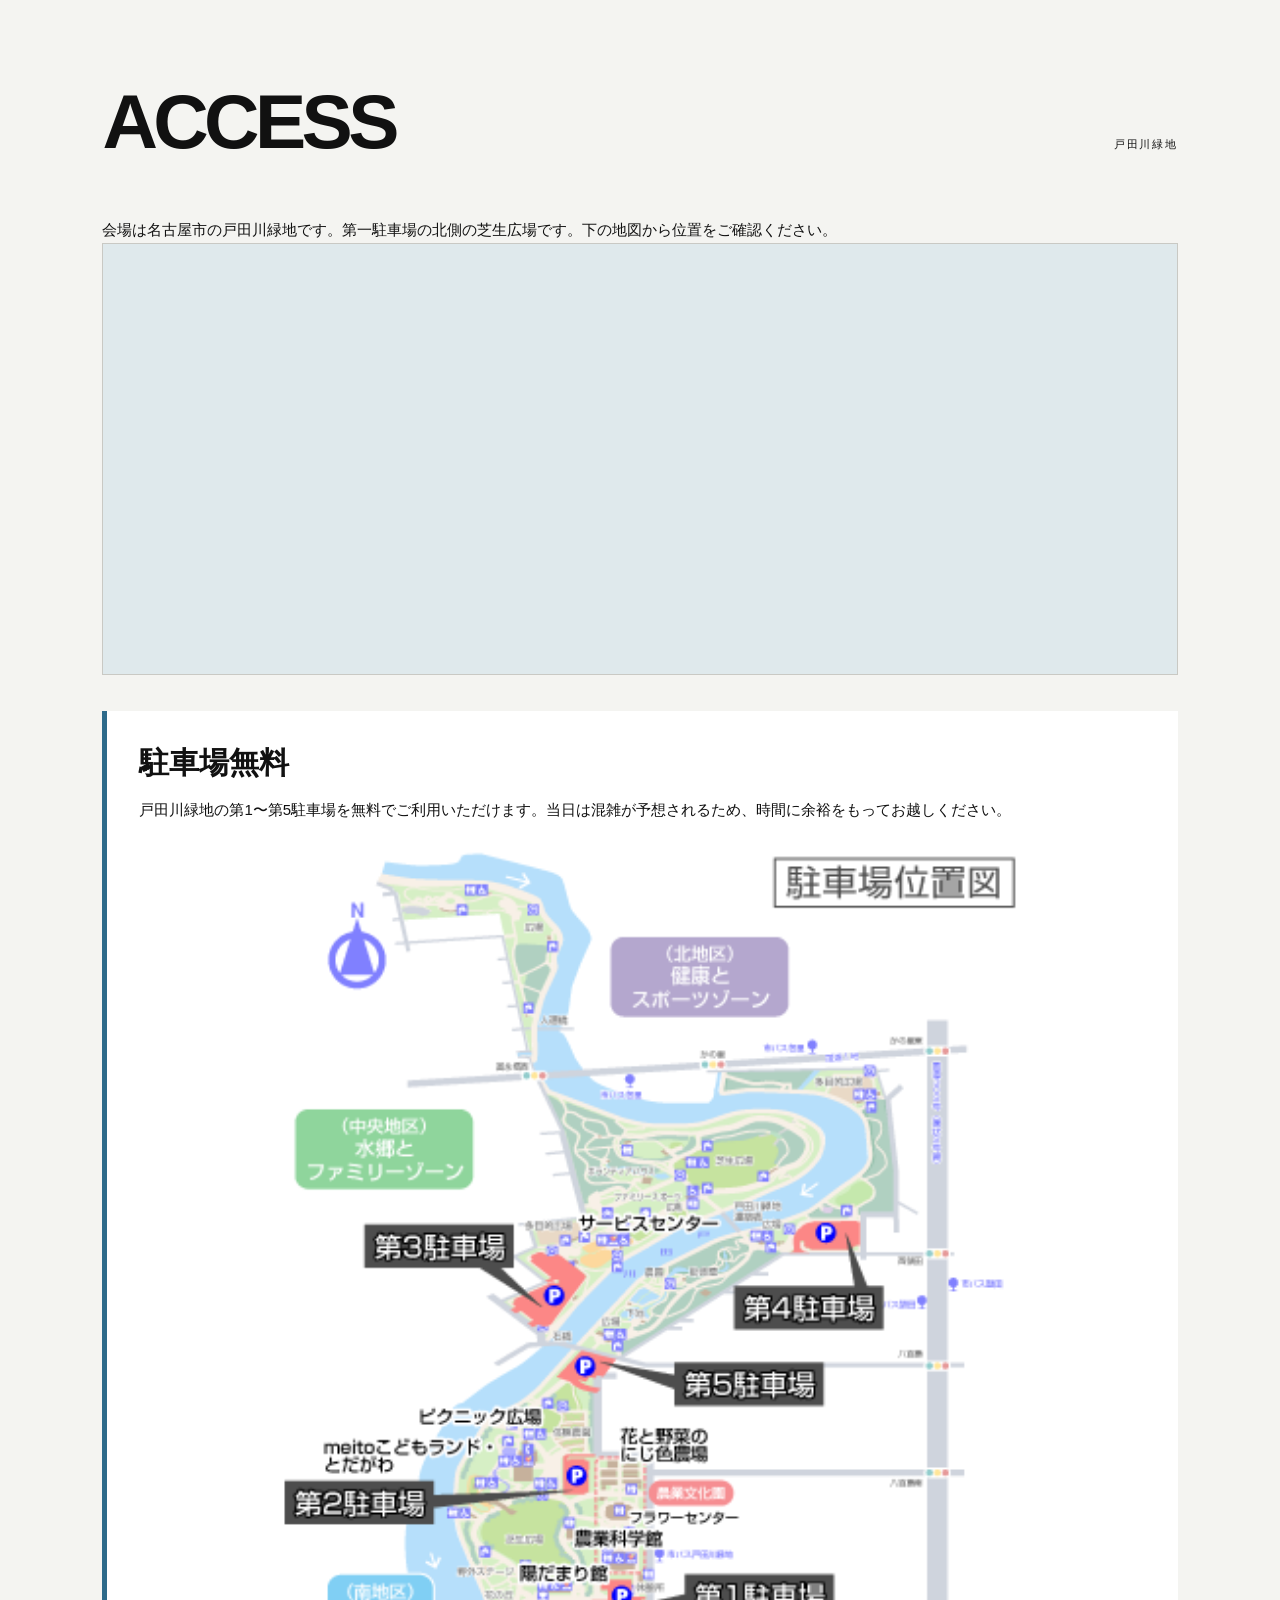
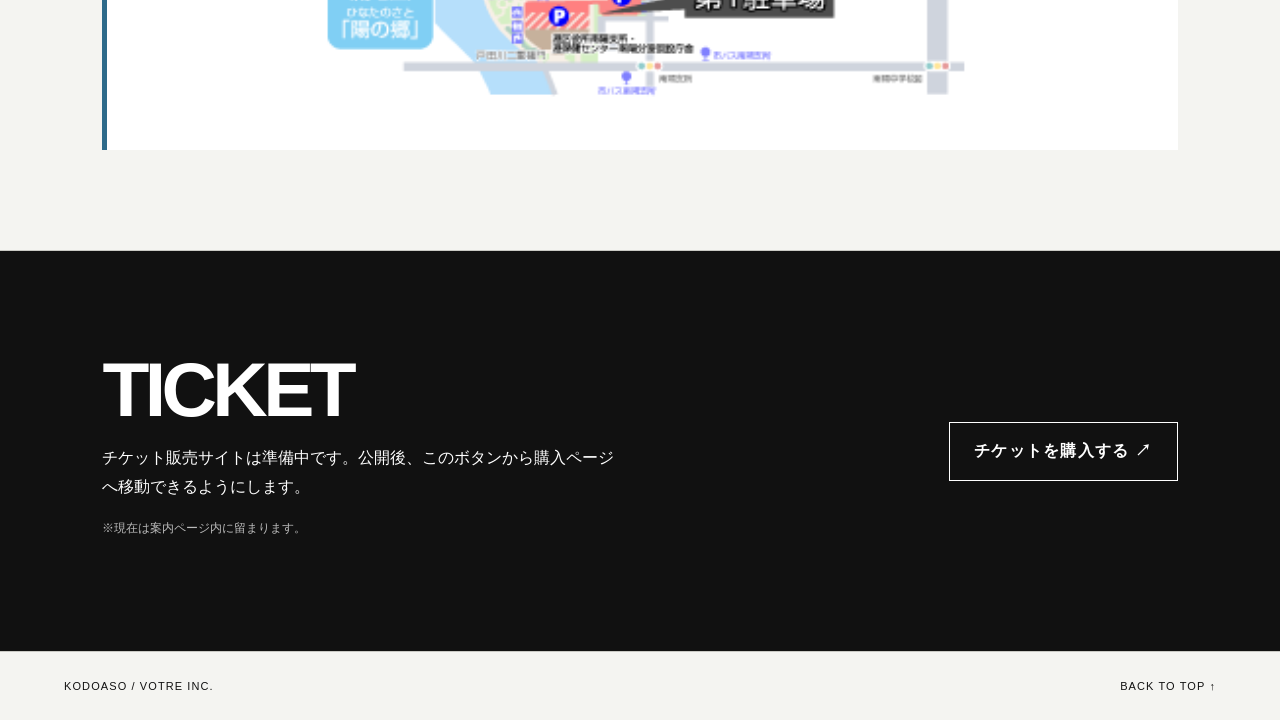
==== commit c067ed6c: "Standardize activity detail typography and spacing" ====
--- a/events/kodomoaso-fes-2026/index.html
+++ b/events/kodomoaso-fes-2026/index.html
@@ -261,28 +261,33 @@
 .ticket-button{width:100%;margin-top:28px}
 .footer{display:block;line-height:2}
 }
-/* Shared activity details: title and photo, full-width copy, then times. */
-.activity-head{display:grid;grid-template-columns:minmax(0,1fr) minmax(0,1fr);align-items:center;gap:5vw;margin-bottom:36px}
-.activity-detail .activity-head h2{font-size:clamp(22px,3.2vw,44px);line-height:1.4;letter-spacing:-.03em;overflow-wrap:anywhere}
+/* Shared activity details: consistent typography and spacing for every activity. */
+.activity-detail{--detail-title-size:clamp(22px,3.2vw,44px);--detail-body-size:16px;--detail-heading-size:22px;--detail-time-size:26px;padding-block:80px}
+.activity-head{display:grid;grid-template-columns:minmax(0,1fr) minmax(0,1fr);align-items:center;gap:5vw;margin-bottom:32px}
+.activity-detail .activity-head h2{font-size:var(--detail-title-size);font-weight:800;line-height:1.4;letter-spacing:-.03em;overflow-wrap:anywhere}
 .activity-media{display:grid;grid-template-columns:repeat(2,minmax(0,1fr));gap:10px;min-width:0}
 .activity-media img{display:block;width:100%;aspect-ratio:4/3;object-fit:cover;margin:0}
 .activity-media img:only-child{grid-column:1 / -1}
 .activity-media img:nth-child(3){grid-column:1 / -1}
 .activity-body{width:100%;min-width:0}
-.activity-detail .bubble-content p,.activity-detail .contest-copy p{font-size:16px}
-.activity-detail .activity-body p{line-height:1.6;margin-top:0;margin-bottom:12px}
-.activity-detail .activity-body .santa-lead,.activity-detail .activity-body .bmx-lead,.activity-detail .activity-body .music-lead,.activity-detail .activity-body .election-lead{line-height:1.35}
-.activity-detail .activity-body h3{margin-top:20px;margin-bottom:8px}
+.activity-detail .activity-body p{font-size:var(--detail-body-size);line-height:1.6;margin:0 0 12px;max-width:none}
+.activity-detail .activity-body h3{font-size:var(--detail-heading-size);font-weight:800;line-height:1.4;margin:20px 0 8px}
 .activity-detail .activity-body h3:first-child{margin-top:0}
-.activity-detail .santa-copy{max-width:none}
+.activity-detail .activity-body .activity-lead{font-size:var(--detail-heading-size);font-weight:800;line-height:1.5;margin:0 0 16px;letter-spacing:0}
+.activity-detail .activity-body .participation-note{font-size:var(--detail-body-size);line-height:1.6;margin:16px 0}
 .activity-timing{margin-top:32px}
+.activity-detail .activity-timing time,.activity-detail .activity-timing .santa-time,.activity-detail .activity-timing .contest-time,.activity-detail .activity-timing .bmx-session{font-size:var(--detail-time-size);font-weight:800;line-height:1.4}
+.activity-detail .activity-timing h3{font-size:var(--detail-heading-size);font-weight:800;line-height:1.4;margin:0 0 8px}
+.activity-detail .activity-timing p:not(.santa-time):not(.contest-time):not(.bmx-session){font-size:var(--detail-body-size);line-height:1.6}
 .activity-timing .bubble-schedule,.activity-timing .santa-time,.activity-timing .contest-time,.activity-timing .music-grid{margin-top:0}
 .activity-timing .bmx-session{border-top:1px solid var(--line);padding-top:24px;margin-top:0}
 .activity-body .bmx-links{margin-top:24px}
+.activity-detail .maze-options{margin:0;gap:24px}
+.activity-detail .maze-option{min-height:0;padding:24px}
 @media(max-width:700px){
+.activity-detail{--detail-title-size:clamp(20px,5.6vw,30px);--detail-heading-size:20px;--detail-time-size:22px;padding-block:56px}
 .activity-head{gap:16px;margin-bottom:28px}
 .activity-media{gap:6px}
-.activity-detail .activity-head h2{font-size:clamp(20px,5.6vw,30px)}
 .activity-detail .mobile-break{display:none}
 }
 </style>
@@ -342,7 +347,7 @@
 <section class="section bubble-section activity-detail" id="bubble-works">
 <div class="activity-head"><h2>バブルワークスさんと遊ぼう！</h2><div class="activity-media"><img class="activity-photo" src="program-assets/bubble-daytime.png" alt="青空の下でシャボン玉を楽しむ子供たち">
 </div></div><div class="activity-body"><div class="bubble-content">
-<p><strong>観てワクワク！遊んで夢中に！</strong></p>
+<p class="activity-lead"><strong>観てワクワク！遊んで夢中に！</strong></p>
 <p>ギネス世界記録公式認定を持つシャボン玉のプロ「バブルワークス」さんと一緒に楽しもう！</p>
 <p>大きなシャボン玉や不思議な形のシャボン玉。プロのショーを観るだけでなく、自分で飛ばして遊べる特別な体験も♫</p>
 <h3>バブルショー</h3>
@@ -357,7 +362,7 @@
 </div></section>
 <section class="section santa-section activity-detail" id="santa-arrives">
 <div class="activity-head"><h2>サンタさんと撮影</h2><div class="activity-media"><img src="program-assets/santa-01.jpg" alt="プレゼントに囲まれたサンタクロース" class="activity-photo"><img src="program-assets/santa-02.jpg" alt="明かりに包まれたサンタクロース" class="activity-photo"></div></div><div class="activity-body"><div class="santa-content">
-<p class="santa-lead">遠い北の国から、サンタクロースがやってくる！</p>
+<p class="santa-lead activity-lead">遠い北の国から、サンタクロースがやってくる！</p>
 <p class="santa-copy">真っ赤な衣装に大きな体、やさしい笑顔のサンタさんが、こどあそフェスに登場！</p>
 <p class="santa-copy">会場には特別なフォトスポットをご用意。サンタさんと並んで、家族みんなで記念撮影を楽しもう♫</p>
 <p class="santa-copy">ひと足早いクリスマス。家族の思い出に残る、とっておきの一枚を！</p>
@@ -369,7 +374,7 @@
 <section class="section contest-section activity-detail" id="slipper-contest">
 <div class="activity-head"><h2>スリッパ飛ばし<span class="mobile-break"></span>大会</h2><div class="activity-media"><img class="activity-photo" src="program-assets/slipper-play.png" alt="青空へ履物を飛ばして遊ぶ子供たち">
 </div></div><div class="activity-body"><div class="contest-copy">
-<h3>思いっきり飛ばして、目指せNo.1！</h3>
+<h3 class="activity-lead">思いっきり飛ばして、目指せNo.1！</h3>
 <p>スリッパをどこまで遠くに飛ばせるかな？</p>
 <p>ルールはシンプル！思いっきりスリッパを飛ばして、飛距離を競う大会です。</p>
 <p>見事優勝した方には、豪華景品をご用意！</p>
@@ -379,12 +384,12 @@
 </div><div class="activity-timing"><p class="contest-time"><strong>開催時間　13:45</strong></p>
 <p class="contest-note">※エントリー方法等は、後日公開予定です。</p>
 </div></section>
-<section class="section bmx-section activity-detail" id="bmx"><div class="activity-head"><h2>BMX</h2><div class="activity-media"><img class="activity-photo" src="program-assets/bmx-02.jpg" alt="サムライドBMXの講師による実演"></div></div><div class="activity-body"><div><p class="bmx-lead">サムライドBMX</p><p class="bmx-copy">はじめてでも楽しめるBMX体験。講師と一緒に、自転車を操る面白さと新しい動きに挑戦します。</p><div class="participation-note" aria-label="BMXの参加条件"><strong>予約優先</strong><span>人数制限あり</span></div><p class="bmx-instructor">講師：勅使川原 大地</p></div><div class="bmx-links"><a class="bmx-link" href="https://www.instagram.com/samuride_bmxclub/" target="_blank" rel="noopener noreferrer"><span>サムライドBMX</span><span>Instagram ↗</span></a><a class="bmx-link" href="https://www.instagram.com/daichiteshigram/" target="_blank" rel="noopener noreferrer"><span>講師</span><span>Instagram ↗</span></a></div></div><div class="activity-timing"><p class="bmx-session">10:30〜 複数回開催</p></div></section>
-<section class="section activity-detail" id="music"><div class="activity-head"><h2>音楽家と遊ぼう！</h2><div class="activity-media"><img src="program-assets/iwamoto-01.jpg" alt="演奏中の音楽家・岩本象一さん" class="activity-photo"><img src="program-assets/iwamoto-02.jpg" alt="楽器を演奏する岩本象一さん" class="activity-photo"><img src="program-assets/iwamoto-03.jpg" alt="音の道具を手にする岩本象一さん" class="activity-photo"></div></div><div class="activity-body"><p class="music-lead">音楽家・岩本象一さんと、音楽をただ「聴く」だけではなく、一緒に音を鳴らして、感じて“音で遊ぶ”体験を。</p><div class="participation-note" aria-label="音楽プログラムの参加条件"><strong>予約無し</strong><span>人数制限あり</span></div></div><div class="activity-timing"><div class="music-grid"><article class="music-item"><time>11:00</time><h3>音楽演奏</h3><p>会場で楽しむライブパフォーマンス。</p></article><article class="music-item"><time>12:00</time><h3>音楽ワークショップ</h3><p>約20分。親子で音を鳴らし、音楽を楽しみます。</p><p><b>予約無し</b>・人数制限あり</p></article><article class="music-item"><time>14:00</time><h3>音楽演奏</h3><p>午後のライブパフォーマンス。</p></article></div></div></section>
+<section class="section bmx-section activity-detail" id="bmx"><div class="activity-head"><h2>BMX</h2><div class="activity-media"><img class="activity-photo" src="program-assets/bmx-02.jpg" alt="サムライドBMXの講師による実演"></div></div><div class="activity-body"><div><p class="bmx-lead activity-lead">サムライドBMX</p><p class="bmx-copy">はじめてでも楽しめるBMX体験。講師と一緒に、自転車を操る面白さと新しい動きに挑戦します。</p><div class="participation-note" aria-label="BMXの参加条件"><strong>予約優先</strong><span>人数制限あり</span></div><p class="bmx-instructor">講師：勅使川原 大地</p></div><div class="bmx-links"><a class="bmx-link" href="https://www.instagram.com/samuride_bmxclub/" target="_blank" rel="noopener noreferrer"><span>サムライドBMX</span><span>Instagram ↗</span></a><a class="bmx-link" href="https://www.instagram.com/daichiteshigram/" target="_blank" rel="noopener noreferrer"><span>講師</span><span>Instagram ↗</span></a></div></div><div class="activity-timing"><p class="bmx-session">10:30〜 複数回開催</p></div></section>
+<section class="section activity-detail" id="music"><div class="activity-head"><h2>音楽家と遊ぼう！</h2><div class="activity-media"><img src="program-assets/iwamoto-01.jpg" alt="演奏中の音楽家・岩本象一さん" class="activity-photo"><img src="program-assets/iwamoto-02.jpg" alt="楽器を演奏する岩本象一さん" class="activity-photo"><img src="program-assets/iwamoto-03.jpg" alt="音の道具を手にする岩本象一さん" class="activity-photo"></div></div><div class="activity-body"><p class="music-lead activity-lead">音楽家・岩本象一さんと、音楽をただ「聴く」だけではなく、一緒に音を鳴らして、感じて“音で遊ぶ”体験を。</p><div class="participation-note" aria-label="音楽プログラムの参加条件"><strong>予約無し</strong><span>人数制限あり</span></div></div><div class="activity-timing"><div class="music-grid"><article class="music-item"><time>11:00</time><h3>音楽演奏</h3><p>会場で楽しむライブパフォーマンス。</p></article><article class="music-item"><time>12:00</time><h3>音楽ワークショップ</h3><p>約20分。親子で音を鳴らし、音楽を楽しみます。</p><p><b>予約無し</b>・人数制限あり</p></article><article class="music-item"><time>14:00</time><h3>音楽演奏</h3><p>午後のライブパフォーマンス。</p></article></div></div></section>
 <section class="section maze-section activity-detail" id="cardboard-maze"><div class="activity-head"><h2>巨大段ボール迷路＆ダンジョン</h2><div class="activity-media"><img class="activity-photo" src="program-assets/cardboard-maze-01.jpg" alt="体育館いっぱいに広がる巨大段ボール迷路"><img class="activity-photo" src="program-assets/cardboard-dark-exploration.png" alt="段ボールのトンネルへ入って探検する子供"></div></div><div class="activity-body"><div class="maze-options"><article class="maze-option"><div><h3>巨大段ボール迷路</h3><p>複数のアイテムを探しだし、コンプリートできたらゴールを目指そう！</p></div><svg class="maze-symbol" viewbox="0 0 80 80" role="img" aria-label="迷路のアイコン"><path d="M12 68V12h56v56H28V28h24v24H40V40"></path></svg></article><article class="maze-option"><div><h3>暗闇ダンジョン</h3><p>ハンドライトのあかりを頼りにダンジョンを攻略しよう！ドキドキする探検コース</p></div><svg class="maze-symbol" viewbox="0 0 80 80" role="img" aria-label="ダンジョンのアイコン"><circle cx="34" cy="40" r="13"></circle><path d="M47 32l20-12M49 40h22M47 48l20 12M15 60l10-10"></path></svg></article></div></div></section>
 <section class="section election-section activity-detail" id="kodomo-election">
 <div class="activity-head"><h2>こども選挙</h2><div class="activity-media"><img class="activity-photo" src="program-assets/election-characters.jpg" alt="ポンカースフィニアの色とりどりのモンスターたち"></div></div><div class="activity-body"><div class="election-copy">
-<p class="election-lead">勝ち負けではなく、<br>「自分で選ぶ」という体験。</p>
+<p class="election-lead activity-lead">勝ち負けではなく、<br>「自分で選ぶ」という体験。</p>
 <p>投票して、結果にちょっとドキドキする。<br>そんな体験を、子どもたちに届けたい。</p>
 <p>選挙を特別なものではなく、<br>「えらぶって、たのしい。」<br>そんな感覚からはじめられたら嬉しいです。</p>
 <p class="election-question">ぜひ、お子さまに<br>「どうしてそれを選んだの？」と聞いてみてください。<br>その理由を一生懸命に伝える時間も、きっと大切な学びです。</p>
